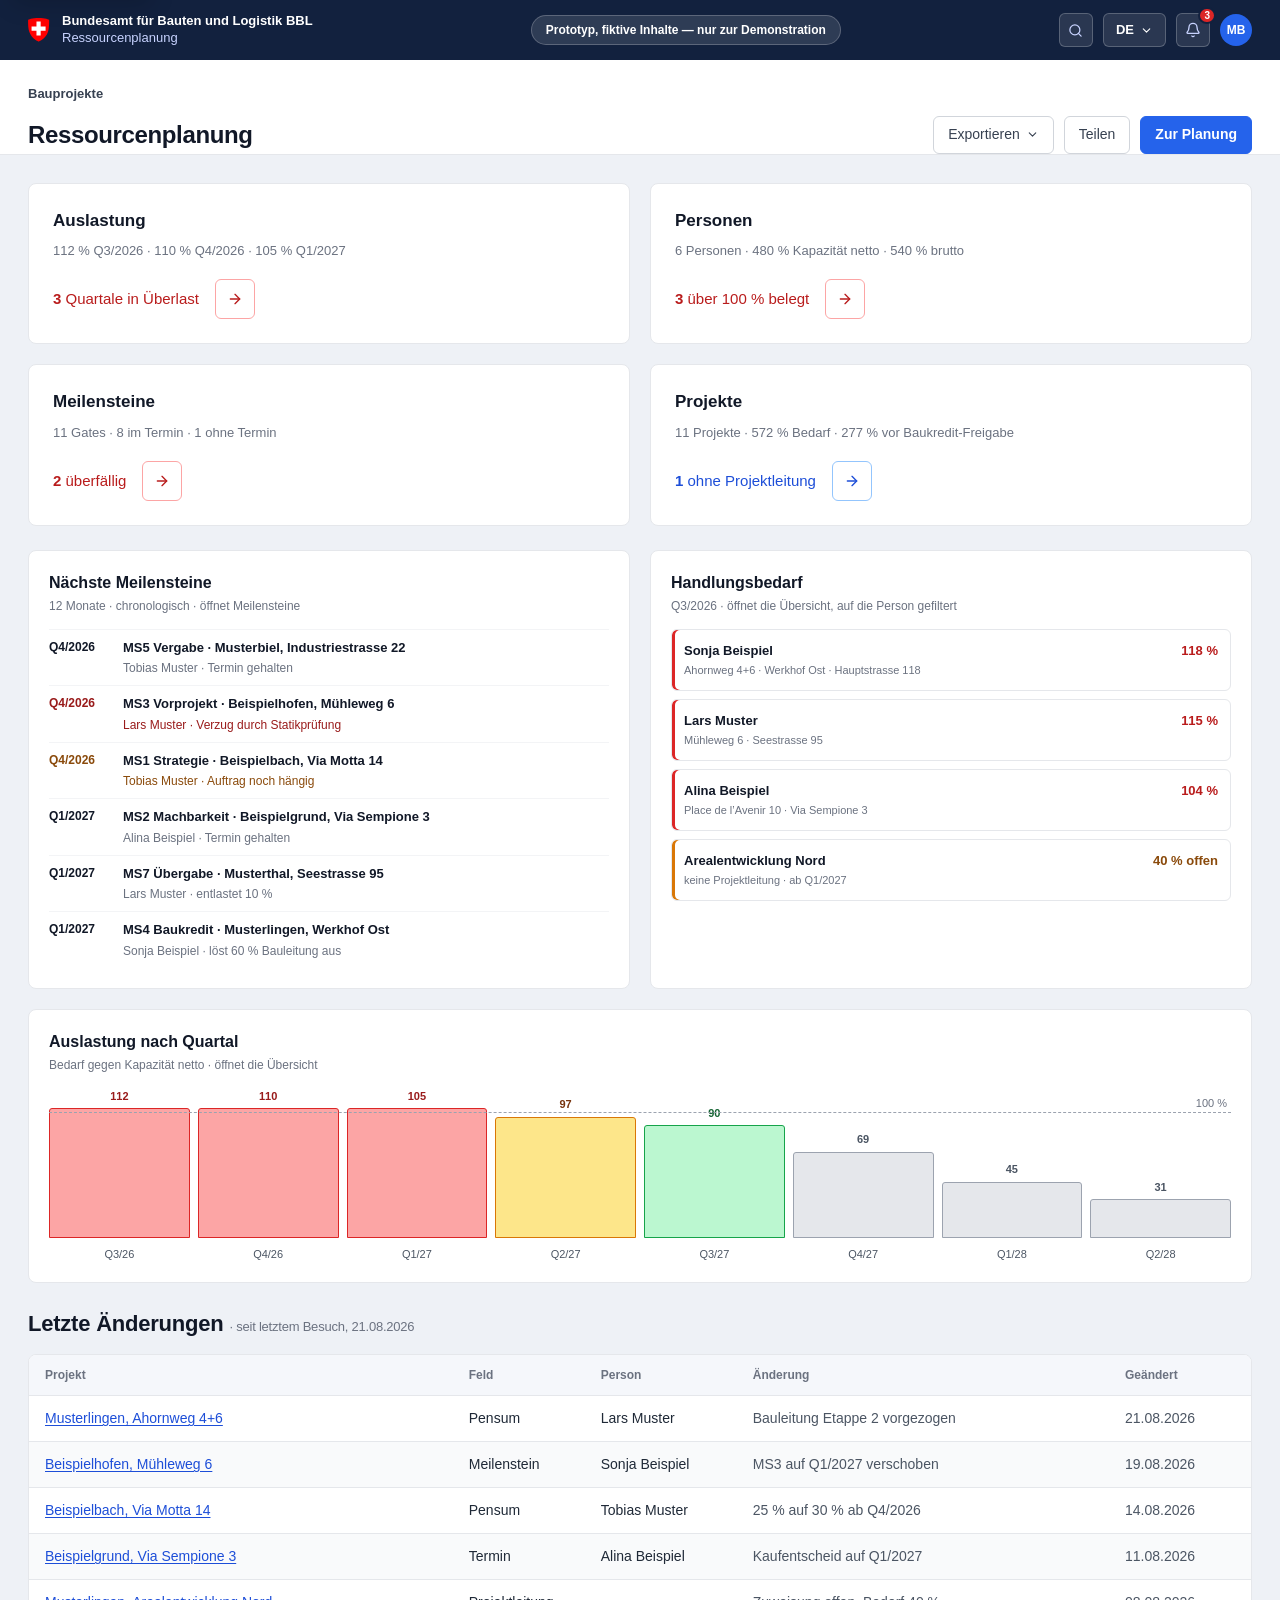
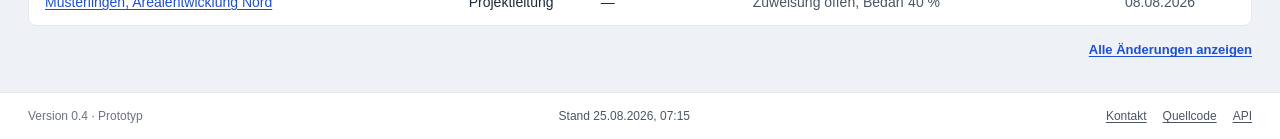
==== index.html @ fcbd1268 "Update" ====
<!doctype html>
<html lang="de">
<head>
<meta charset="utf-8">
<meta name="viewport" content="width=device-width, initial-scale=1">
<title>Ressourcenplanung — BBL</title>
<meta name="description" content="Prototyp der Ressourcenplanung für das Bundesamt für Bauten und Logistik BBL. Fiktive Inhalte, nur zur Demonstration.">
<link rel="icon" href="assets/swiss-logo-flag.svg" type="image/svg+xml">
<link rel="stylesheet" href="css/tokens.css">
<link rel="stylesheet" href="css/main.css">
</head>
<body>

<a class="skip-link" href="#main">Zum Inhalt springen</a>

<div id="app" class="app">
  <div class="boot" role="status">
    <span class="boot__spinner" aria-hidden="true"></span>
    <span>Ressourcenplanung wird geladen …</span>
  </div>
</div>

<noscript>
  <div class="boot boot--error">
    Diese Anwendung benötigt JavaScript. Der Prototyp lädt seine Daten aus statischen JSON-Dateien.
  </div>
</noscript>

<script type="module" src="js/app.js"></script>
</body>
</html>
---- css/tokens.css ----
/* =============================================================================
   Ressourcenplanung — Design Tokens
   -----------------------------------------------------------------------------
   Derived by frequency analysis from the visual mockup
   docs/wireframes/260825_Portfolio Resource Management/
     Ressourcenplanung Bereichsleitung.dc.html
   Every primitive value below occurs literally in that file.

   Layer 1 = primitives (raw values), Layer 2 = semantic roles (var over them).
   Only ever reference the semantic layer from main.css.
   ============================================================================= */

:root {
  /* ==========================================================================
     1 · PRIMITIVES — neutral grey ramp
     The workhorse ramp: the seven most-used colours in the whole mockup.
     ========================================================================== */
  --grey-50:  #f9fafb;
  --grey-100: #f3f4f6;
  --grey-200: #e5e7eb;
  --grey-300: #d1d5db;
  --grey-400: #9ca3af;
  --grey-500: #6b7280;
  --grey-600: #4b5563;
  --grey-700: #374151;
  --grey-800: #1f2937;
  --grey-900: #111827;
  --white:    #ffffff;

  /* ==========================================================================
     2 · PRIMITIVES — brand navy + accent blue
     ========================================================================== */
  --navy-900: #12213e;

  --blue-50:  #eff6ff;
  --blue-100: #dbeafe;
  --blue-200: #c7d2fe;
  --blue-300: #93c5fd;
  --blue-500: #3b82f6;
  --blue-600: #2563eb;
  --blue-700: #1d4ed8;
  --blue-800: #1e40af;

  /* ==========================================================================
     3 · PRIMITIVES — "steel", a second blue-shifted neutral family
     Carries the app-frame surfaces and the pensum heat ramp.
     Deliberately NOT folded into --grey-*.
     ========================================================================== */
  --steel-25:  #fafbfd;
  --steel-50:  #f5f7fb;
  --steel-75:  #f4f7fc;
  --steel-100: #f0f4fa;
  --steel-125: #eef1f6;
  --steel-150: #edf1f7;
  --steel-200: #e7eef8;
  --steel-300: #d6e3f3;
  --steel-350: #d0d5dd;
  --steel-400: #c4d0e0;
  --steel-450: #c2d5ec;
  --steel-500: #9cb8de;

  /* ==========================================================================
     4 · PRIMITIVES — status hues
     ========================================================================== */
  --red-50:   #fef2f2;
  --red-100:  #fee2e2;
  --red-200:  #fecaca;
  --red-300:  #fca5a5;
  --red-600:  #dc2626;
  --red-700:  #b91c1c;
  --red-800:  #991b1b;

  --amber-50:  #fffbeb;
  --amber-100: #fef3c7;
  --amber-200: #fde68a;
  --amber-600: #d97706;
  --amber-750: #8a4a0b;
  --amber-900: #78350f;

  --green-50:  #f0fdf4;
  --green-100: #dcfce7;
  --green-200: #bbf7d0;
  --green-400: #4ade80;
  --green-600: #16a34a;
  --green-700: #15803d;
  --green-800: #166534;

  --violet-100: #ede9fe;
  --violet-600: #7c3aed;
  --violet-800: #5b21b6;

  --cyan-100: #cffafe;
  --cyan-600: #0891b2;
  --cyan-800: #155e75;

  /* ==========================================================================
     5 · PRIMITIVES — alpha overlays
     ========================================================================== */
  --alpha-white-10: rgba(255, 255, 255, 0.10);
  --alpha-white-12: rgba(255, 255, 255, 0.12);
  --alpha-white-22: rgba(255, 255, 255, 0.22);
  --alpha-white-25: rgba(255, 255, 255, 0.25);
  --alpha-ink-28:   rgba(17, 24, 39, 0.28);

  /* ==========================================================================
     6 · SEMANTIC — text roles
     ========================================================================== */
  --color-text-strong:        var(--grey-900);
  --color-text:               var(--grey-700);
  --color-text-body:          var(--grey-800);
  --color-text-secondary:     var(--grey-600);
  --color-text-muted:         var(--grey-500);
  --color-text-subtle:        var(--grey-400);
  --color-text-inverse:       var(--white);
  --color-text-on-brand:      var(--white);
  --color-text-on-brand-mute: var(--blue-200);
  --color-text-link:          var(--blue-700);
  --color-text-link-hover:    var(--navy-900);

  /* ==========================================================================
     7 · SEMANTIC — borders
     ========================================================================== */
  --color-border-subtle:   var(--grey-100);   /* inner grid column hairlines */
  --color-border:          var(--grey-200);   /* default card / row divider  */
  --color-border-strong:   var(--grey-300);   /* inputs, buttons             */
  --color-border-emphasis: var(--grey-400);   /* 1.5px marker rings          */
  --color-border-contrast: var(--grey-900);   /* open / active menu button   */
  --color-border-panel:    var(--steel-350);  /* app-frame outline           */
  --color-border-accent:   var(--blue-600);   /* focused search field        */

  /* ==========================================================================
     8 · SEMANTIC — surfaces
     ========================================================================== */
  --color-page-bg:          var(--steel-125);
  --color-surface:          var(--white);
  --color-surface-alt:      var(--grey-50);
  --color-surface-sunken:   var(--grey-100);
  --color-surface-hover:    var(--steel-100);
  --color-surface-selected: var(--blue-50);
  --color-surface-frame:    var(--steel-50);   /* app frame + table header   */
  --color-surface-group:    var(--steel-25);   /* group rows, no-value cell  */
  --color-scrim:            var(--alpha-ink-28);

  /* ==========================================================================
     9 · SEMANTIC — brand shell + accent
     Note: "on" states in this design are dark neutral, not blue.
     ========================================================================== */
  --color-brand:                       var(--navy-900);
  --color-brand-fg:                    var(--white);
  --color-brand-fg-muted:              var(--blue-200);
  --color-brand-control-bg:            var(--alpha-white-10);
  --color-brand-control-bg-strong:     var(--alpha-white-12);
  --color-brand-control-border:        var(--alpha-white-22);
  --color-brand-control-border-strong: var(--alpha-white-25);

  --color-accent:        var(--blue-600);
  --color-accent-fg:     var(--white);
  --color-accent-hover:  var(--blue-700);
  --color-accent-subtle: var(--blue-50);

  --color-toggle-on:      var(--grey-900);
  --color-toggle-on-fg:   var(--white);
  --color-toggle-off:     var(--grey-300);
  --color-toggle-knob:    var(--white);
  --color-toggle-edit-on: var(--green-400);   /* the "Bearbeiten" switch only */

  /* ==========================================================================
     10 · SEMANTIC — status pairs
     Capacity logic: > 100 % danger · >= 95 % warn · >= 80 % ok · else neutral
     ========================================================================== */
  --color-danger-bg:            var(--red-100);
  --color-danger-fg:            var(--red-800);
  --color-danger-fg-strong:     var(--red-700);
  --color-danger-border:        var(--red-300);
  --color-danger-solid:         var(--red-600);
  --color-danger-bg-subtle:     var(--red-50);
  --color-danger-border-subtle: var(--red-200);

  --color-warn-bg:        var(--amber-100);
  --color-warn-fg:        var(--amber-900);
  --color-warn-fg-alt:    var(--amber-750);
  --color-warn-border:    var(--amber-200);
  --color-warn-solid:     var(--amber-600);
  --color-warn-bg-subtle: var(--amber-50);    /* "ohne Projektleitung" row   */

  --color-ok-bg:        var(--green-100);
  --color-ok-fg:        var(--green-800);
  --color-ok-fg-alt:    var(--green-700);
  --color-ok-border:    var(--green-200);
  --color-ok-solid:     var(--green-600);
  --color-ok-bg-subtle: var(--green-50);

  --color-info-bg:     var(--blue-100);
  --color-info-fg:     var(--blue-800);
  --color-info-border: var(--blue-300);
  --color-info-solid:  var(--blue-600);

  --color-neutral-bg:     var(--grey-100);
  --color-neutral-fg:     var(--grey-600);
  --color-neutral-bg-alt: var(--grey-200);
  --color-neutral-border: var(--grey-300);
  --color-neutral-solid:  var(--grey-400);

  --color-na-bg: var(--steel-25);
  --color-na-fg: var(--grey-400);

  /* ==========================================================================
     11 · SIA 112 phase families — bg / fg / dot
     1 Strategische Planung · 2 Vorstudien · 3 Projektierung
     4 Ausschreibung · 5 Realisierung · 6 Bewirtschaftung
     ========================================================================== */
  --phase-1-bg: var(--grey-100);   --phase-1-fg: var(--grey-700);   --phase-1-dot: var(--grey-400);
  --phase-2-bg: var(--blue-100);   --phase-2-fg: var(--blue-800);   --phase-2-dot: var(--blue-500);
  --phase-3-bg: var(--green-100);  --phase-3-fg: var(--green-800);  --phase-3-dot: var(--green-600);
  --phase-4-bg: var(--amber-100);  --phase-4-fg: var(--amber-900);  --phase-4-dot: var(--amber-600);
  --phase-5-bg: var(--violet-100); --phase-5-fg: var(--violet-800); --phase-5-dot: var(--violet-600);
  --phase-6-bg: var(--cyan-100);   --phase-6-fg: var(--cyan-800);   --phase-6-dot: var(--cyan-600);

  /* ==========================================================================
     12 · Pensum heat ramp — blue only encodes the SIZE of a pensum
     0 % · 1–39 % · 40–79 % · 80–119 % · >= 120 %, plus no-value and negative
     ========================================================================== */
  --heat-0-bg:    var(--white);      --heat-0-fg:    var(--grey-400);
  --heat-1-bg:    var(--steel-75);   --heat-1-fg:    var(--grey-800);
  --heat-2-bg:    var(--steel-200);  --heat-2-fg:    var(--grey-800);
  --heat-3-bg:    var(--steel-300);  --heat-3-fg:    var(--grey-900);
  --heat-4-bg:    var(--steel-450);  --heat-4-fg:    var(--grey-900);
  --heat-null-bg: var(--steel-25);   --heat-null-fg: var(--grey-400);
  --heat-neg-bg:  var(--red-100);    --heat-neg-fg:  var(--red-800);

  --spark-bar:       var(--steel-500);
  --spark-bar-empty: var(--grey-200);

  /* Hatched fills: a delayed bar, and a bar with no project lead */
  --pattern-delay:   repeating-linear-gradient(135deg, #fca5a5 0 5px, #fef2f2 5px 10px);
  --pattern-no-lead: repeating-linear-gradient(135deg, #fde68a 0 5px, #fffbeb 5px 10px);

  /* ==========================================================================
     13 · Typography
     ========================================================================== */
  --font-sans: -apple-system, BlinkMacSystemFont, "Segoe UI", Roboto,
               "Helvetica Neue", Arial, sans-serif;
  --font-mono: "SFMono-Regular", Consolas, "Liberation Mono", monospace;

  --text-2xl:  24px;   /* page title                       */
  --text-xl:   22px;   /* KPI value, section heading       */
  --text-lg:   18px;   /* stepper glyph, strong numeric    */
  --text-card: 17px;   /* card heading                     */
  --text-sub:  16px;   /* sub-section heading              */
  --text-tab:  15px;   /* tab labels, list item titles     */
  --text-btn:  14px;   /* button labels                    */
  --text-base: 13px;   /* DEFAULT body / table cell        */
  --text-sm:   12px;   /* secondary text, table header     */
  --text-xs:   11px;   /* badges, captions                 */
  --text-2xs:  10px;   /* notification count, tiny tag     */

  --font-regular:  400;
  --font-medium:   500;
  --font-semibold: 600;
  --font-bold:     700;

  --leading-tight:   1.2;
  --leading-snug:    1.3;
  --leading-compact: 1.4;
  --leading-normal:  1.5;
  --leading-relaxed: 1.55;

  --tracking-h1: -0.02em;
  --tracking-h2: -0.015em;
  --tracking-h3: -0.01em;

  /* ==========================================================================
     14 · Spacing
     ========================================================================== */
  --space-1:  2px;
  --space-2:  4px;
  --space-3:  6px;
  --space-4:  8px;
  --space-5:  10px;   /* the default gap */
  --space-6:  12px;
  --space-7:  14px;
  --space-8:  16px;
  --space-9:  18px;
  --space-10: 20px;
  --space-11: 24px;
  --space-12: 28px;
  --space-13: 32px;

  /* ==========================================================================
     15 · Radii
     ========================================================================== */
  --radius-xs:   1px;
  --radius-sm:   3px;
  --radius-md:   4px;
  --radius-menu: 5px;
  --radius:      6px;    /* DEFAULT — buttons, inputs, badges */
  --radius-lg:   8px;    /* cards, popovers                   */
  --radius-xl:   10px;
  --radius-2xl:  12px;   /* app frame                         */
  --radius-pill: 9999px;

  /* ==========================================================================
     16 · Borders, elevation, focus
     ========================================================================== */
  --border-hairline: 1px;
  --border-control:  1.5px;
  --border-emphasis: 2px;
  --border-accent:   3px;

  --shadow-menu:  0 20px 25px -5px rgba(0, 0, 0, 0.18);
  --shadow-menu-lg: 0 20px 25px -5px rgba(0, 0, 0, 0.18),
                    0 8px 10px -6px rgba(0, 0, 0, 0.1);
  --shadow-card:  0 8px 24px rgba(0, 0, 0, 0.14);
  --shadow-modal: 0 24px 48px rgba(0, 0, 0, 0.18);

  --rail-danger: inset 3px 0 0 var(--red-600);
  --rail-warn:   inset 3px 0 0 var(--amber-600);
  --rail-accent: inset 3px 0 0 var(--blue-600);

  --focus-ring:        3px solid var(--blue-500);
  --focus-ring-offset: 2px;
  --ring-cell-edit:    inset 0 0 0 2px var(--blue-600);

  /* ==========================================================================
     17 · Layout metrics
     ========================================================================== */
  --layout-width:    1440px;   /* the design width          */
  --shell-pad-x:     28px;
  --header-height:   60px;
  --tabbar-height:   40px;

  /* Pensum grid */
  --grid-quarter:      72px;    /* one quarter column        */
  --grid-quarter-wide: 128px;   /* gantt / calendar column   */
  --grid-col-ampel:    36px;
  --grid-col-id:       100px;
  --grid-col-phase:    128px;
  --grid-col-lead:     132px;
  --grid-col-budget:   112px;
  --grid-col-target:   76px;
  --grid-col-trend:    130px;
  --grid-pane-left:    360px;   /* gantt project column      */

  /* Rows and controls */
  --row-height:         38px;
  --row-height-compact: 32px;
  --row-height-header:  34px;
  --row-height-sum:     34px;
  --row-height-list:    48px;
  --bar-height:         26px;

  --control-height-sm: 26px;
  --control-height-md: 30px;
  --control-height:    32px;
  --control-height-lg: 34px;
  --control-height-xl: 36px;
  --control-height-2xl: 38px;
  --control-height-3xl: 40px;

  --switch-width:  34px;
  --switch-height: 19px;
  --switch-knob:   15px;
  --avatar-size:   32px;
  --dot-size:      10px;

  /* ==========================================================================
     18 · Stacking order
     ========================================================================== */
  --z-base:    1;
  --z-raised:  2;
  --z-sticky:  5;
  --z-label:   6;
  --z-editing: 20;
  --z-popover: 70;
  --z-scrim:   79;
  --z-modal:   80;
  --z-toast:   90;
}
---- css/main.css ----
/* =============================================================================
   Ressourcenplanung — application styles
   Consumes the semantic layer of tokens.css only. No primitive values here
   except where a value is genuinely one-off geometry.
   ============================================================================= */

/* ==========================================================================
   1 · Base
   ========================================================================== */

*, *::before, *::after { box-sizing: border-box; }

html { -webkit-text-size-adjust: 100%; }

body {
  margin: 0;
  background: var(--color-page-bg);
  color: var(--color-text-body);
  font-family: var(--font-sans);
  font-size: var(--text-base);
  line-height: var(--leading-normal);
  -webkit-font-smoothing: antialiased;
}

h1, h2, h3, p, dl, dd, figure { margin: 0; }
ul, ol { margin: 0; padding: 0; list-style: none; }

a { color: var(--color-text-link); text-decoration: underline; text-underline-offset: 2px; }
a:hover { color: var(--color-text-link-hover); }

button, input, select, textarea { font: inherit; color: inherit; }

:focus-visible { outline: var(--focus-ring); outline-offset: var(--focus-ring-offset); border-radius: 2px; }

.sr-only {
  position: absolute; width: 1px; height: 1px; padding: 0; margin: -1px;
  overflow: hidden; clip-path: inset(50%); white-space: nowrap;
}

.skip-link {
  position: absolute; left: var(--space-4); top: -3rem; z-index: var(--z-toast);
  padding: var(--space-4) var(--space-6); border-radius: var(--radius);
  background: var(--color-surface); color: var(--color-text-strong);
  box-shadow: var(--shadow-menu); text-decoration: none; font-weight: var(--font-semibold);
  transition: top .15s ease;
}
.skip-link:focus { top: var(--space-4); }

.icon-sprite { position: absolute; width: 0; height: 0; overflow: hidden; }
.icon { flex: 0 0 auto; fill: none; stroke: currentColor; stroke-linecap: round; stroke-linejoin: round; }

/* Numbers are tabular everywhere — a system rule, not an option. */
.kpi__value, .pcell, .capband__value, .barlist__value, .colchart__val,
.log__date, .chg__date, .msrow__date, .entry__metric, .minigrid__v,
.prow__year, .attention__value { font-variant-numeric: var(--numeric-tabular, tabular-nums); }

/* ==========================================================================
   2 · Boot / error states
   ========================================================================== */

.boot {
  display: flex; align-items: center; gap: var(--space-5);
  max-width: 640px; margin: 15vh auto; padding: var(--space-11);
  border: var(--border-hairline) solid var(--color-border);
  border-radius: var(--radius-lg); background: var(--color-surface);
  color: var(--color-text-muted);
}
.boot--error { display: block; color: var(--color-text); }
.boot--error strong { color: var(--color-danger-fg); }
.boot--error p { margin-top: var(--space-4); }
.boot__hint { font-size: var(--text-sm); color: var(--color-text-muted); }
.boot__hint code {
  font-family: var(--font-mono); font-size: .92em;
  background: var(--color-surface-sunken); padding: 1px 5px; border-radius: var(--radius-sm);
}
.boot__spinner {
  width: 16px; height: 16px; border-radius: var(--radius-pill);
  border: 2px solid var(--color-border-strong); border-top-color: var(--color-accent);
  animation: spin .7s linear infinite;
}
@keyframes spin { to { transform: rotate(360deg); } }

/* ==========================================================================
   3 · Shell — navy header, content band, footer
   ========================================================================== */

.shell-header { background: var(--color-brand); color: var(--color-brand-fg); }

.shell-header__inner {
  display: flex; align-items: center; justify-content: space-between; gap: var(--space-10);
  height: var(--header-height);
  max-width: var(--layout-width); margin: 0 auto; padding: 0 var(--shell-pad-x);
}

.brand {
  display: flex; align-items: center; gap: var(--space-6);
  color: inherit; text-decoration: none; flex: 0 0 auto;
}
.brand:hover { color: inherit; }
.brand__text {
  display: block; font-size: var(--text-base); font-weight: var(--font-semibold);
  line-height: var(--leading-snug);
}
.brand__sub {
  display: block; font-weight: var(--font-regular); color: var(--color-brand-fg-muted);
}

.proto-pill {
  flex: 0 1 auto; padding: 5px var(--space-7);
  border: var(--border-hairline) solid var(--color-brand-control-border);
  border-radius: var(--radius-pill);
  background: var(--color-brand-control-bg-strong);
  font-size: var(--text-sm); font-weight: var(--font-semibold);
  white-space: nowrap; overflow: hidden; text-overflow: ellipsis;
}

.shell-header__actions { display: flex; align-items: center; gap: var(--space-5); flex: 0 0 auto; }

.hdr-btn {
  display: inline-flex; align-items: center; gap: var(--space-3);
  height: var(--control-height-lg); padding: 0 var(--space-6);
  border: var(--border-hairline) solid var(--color-brand-control-border);
  border-radius: var(--radius);
  background: var(--color-brand-control-bg); color: var(--color-brand-fg);
  font-size: var(--text-base); font-weight: var(--font-semibold);
  cursor: pointer;
}
.hdr-btn:hover { background: var(--color-brand-control-bg-strong); }
.hdr-btn--icon { width: var(--control-height-lg); padding: 0; justify-content: center; color: var(--color-brand-fg-muted); }
.hdr-btn--icon:hover { color: var(--color-brand-fg); }

.hdr-notify { position: relative; flex: 0 0 auto; }
.hdr-notify__badge {
  position: absolute; top: -6px; right: -6px;
  display: inline-flex; align-items: center; justify-content: center;
  min-width: 17px; height: 17px; padding: 0 4px;
  border: var(--border-emphasis) solid var(--color-brand);
  border-radius: var(--radius-pill);
  background: var(--color-danger-solid); color: #fff;
  font-size: var(--text-2xs); font-weight: var(--font-bold); font-variant-numeric: tabular-nums;
}

.avatar {
  display: inline-flex; align-items: center; justify-content: center;
  width: var(--avatar-size); height: var(--avatar-size); flex: 0 0 auto;
  border-radius: var(--radius-pill);
  background: var(--color-accent); color: var(--color-accent-fg);
  font-size: var(--text-sm); font-weight: var(--font-semibold);
}

/* Expandable search — an icon that becomes a field in place. */
.xsearch {
  display: inline-flex; align-items: center; flex: 0 0 auto;
  height: var(--control-height-lg); border-radius: var(--radius);
  border: var(--border-hairline) solid var(--color-border-strong);
  background: var(--color-surface); color: var(--color-text-secondary);
  cursor: pointer; overflow: hidden;
}
.xsearch:not(.is-open) { width: var(--control-height-lg); justify-content: center; padding: 0; position: relative; }
.xsearch:not(.is-open):hover { background: var(--color-surface-hover); }
.xsearch.is-open {
  width: 250px; padding-inline: var(--space-4); gap: var(--space-3); cursor: text;
  border-color: var(--color-border-accent);
  animation: xsearch-open .16s ease-out;
}
@keyframes xsearch-open { from { width: var(--control-height-lg); } }

.xsearch input {
  flex: 1; min-width: 0; border: 0; background: none; outline: none;
  font-size: var(--text-btn); color: var(--color-text-strong);
}
.xsearch input::-webkit-search-cancel-button { display: none; }
.xsearch__icon { display: inline-flex; flex: 0 0 auto; color: var(--color-text-muted); }
.xsearch__close {
  display: inline-flex; flex: 0 0 auto; border: 0; padding: 2px; background: none;
  color: var(--color-text-muted); cursor: pointer; border-radius: var(--radius-sm);
}
.xsearch__close:hover { background: var(--color-surface-sunken); color: var(--color-text-strong); }

/* A dot marks a query that is still active while the field is collapsed. */
.xsearch__dot {
  position: absolute; top: 6px; right: 6px; width: 6px; height: 6px;
  border-radius: var(--radius-pill); background: var(--color-accent);
}

/* On the navy bar the field borrows the header control treatment. */
.xsearch--header {
  border-color: var(--color-brand-control-border);
  background: var(--color-brand-control-bg); color: var(--color-brand-fg-muted);
}
.xsearch--header:not(.is-open):hover { background: var(--color-brand-control-bg-strong); color: var(--color-brand-fg); }
.xsearch--header.is-open { border-color: var(--color-brand-control-border-strong); }
.xsearch--header .xsearch__icon { color: var(--color-brand-fg-muted); }
.xsearch--header input { color: var(--color-brand-fg); }
.xsearch--header input::placeholder { color: var(--color-brand-fg-muted); opacity: .8; }
.xsearch--header .xsearch__close { color: var(--color-brand-fg-muted); }
.xsearch--header .xsearch__close:hover { background: var(--color-brand-control-bg-strong); color: var(--color-brand-fg); }

.wrap { max-width: var(--layout-width); margin: 0 auto; padding-inline: var(--shell-pad-x); }

/* The white band behind breadcrumb, title, KPI strip and tabs. */
.band { background: var(--color-surface); border-bottom: var(--border-hairline) solid var(--color-border); }

.shell-footer {
  margin-top: var(--space-13);
  border-top: var(--border-hairline) solid var(--color-border);
  background: var(--color-surface);
  font-size: var(--text-sm); color: var(--color-text-muted);
}
.shell-footer__inner {
  display: flex; align-items: center; justify-content: space-between;
  gap: var(--space-8); flex-wrap: wrap; padding-block: var(--space-7);
}
.shell-footer__stand { color: var(--color-text-secondary); }
.shell-footer__links { display: flex; align-items: center; gap: var(--space-8); }
.shell-footer__links a { color: var(--color-text-secondary); }

/* ==========================================================================
   4 · Page header, tabs, KPI strip
   ========================================================================== */

.page-header { padding-block: var(--space-11) 0; }

.crumbs {
  display: flex; align-items: center; gap: var(--space-4); flex-wrap: wrap;
  font-size: var(--text-base); color: var(--color-text-muted);
}
.crumbs__current { color: var(--color-text); font-weight: var(--font-semibold); }

.page-header__row {
  display: flex; align-items: center; justify-content: space-between;
  gap: var(--space-11); margin-top: var(--space-6);
}
.page-title {
  font-size: var(--text-2xl); font-weight: var(--font-semibold);
  color: var(--color-text-strong); letter-spacing: var(--tracking-h2);
}
.page-header__actions { display: flex; align-items: center; gap: var(--space-5); flex: 0 0 auto; }

.tabs { display: flex; gap: var(--space-2); margin-top: var(--space-8); }
.tabs__tab {
  height: var(--tabbar-height); padding: 0 var(--space-8);
  border: 0; border-bottom: var(--border-emphasis) solid transparent;
  border-radius: var(--radius) var(--radius) 0 0;
  background: transparent; color: var(--color-text-secondary);
  font-size: var(--text-tab); font-weight: var(--font-medium); cursor: pointer;
}
.tabs__tab:hover { background: var(--color-surface-hover); }
.tabs__tab.is-active {
  color: var(--color-text-strong); font-weight: var(--font-semibold);
  border-bottom-color: var(--color-text-strong);
}

.kpi-strip {
  display: grid; grid-template-columns: repeat(4, minmax(0, 1fr)); gap: var(--space-6);
  margin-top: var(--space-8);
}
.kpi {
  padding: var(--space-10);
  border: var(--border-hairline) solid var(--color-border);
  border-radius: var(--radius-lg); background: var(--color-surface);
}
.kpi__label { font-size: var(--text-base); font-weight: var(--font-medium); color: var(--color-text-secondary); }
.kpi__value {
  margin-top: var(--space-3); font-size: var(--text-xl);
  font-weight: var(--font-semibold); color: var(--color-text-strong);
}
.kpi__note { margin-top: var(--space-1); font-size: var(--text-sm); color: var(--color-text-muted); }
.kpi.is-alert .kpi__value { color: var(--color-danger-fg); }
.kpi.is-alert .kpi__note { color: var(--color-danger-fg); font-weight: var(--font-semibold); }

/* ==========================================================================
   5 · Buttons, switches, chips, dropdowns
   ========================================================================== */

.btn {
  display: inline-flex; align-items: center; gap: var(--space-3);
  height: var(--control-height-2xl); padding: 0 var(--space-7);
  border: var(--border-hairline) solid var(--color-border-strong);
  border-radius: var(--radius);
  background: var(--color-surface); color: var(--color-text);
  font-size: var(--text-btn); font-weight: var(--font-medium);
  cursor: pointer; white-space: nowrap;
}
.btn:hover { background: var(--color-surface-hover); }
.btn.is-open { border-color: var(--color-border-contrast); }
.btn.is-focus { border-color: var(--color-border-accent); }
.btn__hint { color: var(--color-text-muted); font-size: var(--text-sm); font-weight: var(--font-regular); }

.btn--primary {
  background: var(--color-accent); border-color: var(--color-accent);
  color: var(--color-accent-fg); font-weight: var(--font-semibold);
}
.btn--primary:hover { background: var(--color-accent-hover); border-color: var(--color-accent-hover); }
.btn--primary:disabled { opacity: .45; cursor: not-allowed; }

.btn--icon { padding: 0 var(--space-5); color: var(--color-text-secondary); }
.btn--square { width: var(--control-height); height: var(--control-height); padding: 0; justify-content: center; }
.toolbar .btn, .timebar .btn { height: var(--control-height-lg); }
.timebar .btn--square { width: var(--control-height); height: var(--control-height); }

.btn--toggle.is-on {
  background: var(--color-toggle-on); border-color: var(--color-toggle-on);
  color: var(--color-toggle-on-fg);
}
.btn--danger-toggle { font-weight: var(--font-semibold); }
.btn--danger-toggle.is-on {
  background: var(--color-danger-bg); border-color: var(--color-danger-border);
  color: var(--color-danger-fg);
}

.iconbtn {
  display: inline-flex; align-items: center; justify-content: center;
  width: 28px; height: 28px; padding: 0;
  border: var(--border-hairline) solid transparent; border-radius: var(--radius);
  background: transparent; color: var(--color-text-secondary); cursor: pointer;
}
.iconbtn:hover, .iconbtn.is-open {
  background: var(--color-surface-sunken); border-color: var(--color-border-strong);
}

.linkbtn {
  border: 0; padding: 0; background: none;
  color: var(--color-text-link); font-size: var(--text-base); font-weight: var(--font-semibold);
  text-decoration: underline; text-underline-offset: 2px; cursor: pointer;
  display: inline-flex; align-items: center; gap: 4px;
}
.linkbtn:hover { color: var(--color-text-link-hover); }
.linkbtn--danger { color: var(--color-danger-solid); }
.linkbtn--danger:hover { color: var(--color-danger-fg); }

.switch {
  position: relative; flex: 0 0 auto;
  width: var(--switch-width); height: var(--switch-height);
  border-radius: var(--radius-pill); background: var(--color-toggle-off);
  transition: background .12s ease;
}
.switch__knob {
  position: absolute; top: 2px; left: 2px;
  width: var(--switch-knob); height: var(--switch-knob);
  border-radius: var(--radius-pill); background: var(--color-toggle-knob);
  transition: left .12s ease;
}
.switch.is-on { background: var(--color-toggle-on); }
.switch.is-on .switch__knob { left: 17px; }
.switch--edit.is-on { background: var(--color-toggle-edit-on); }

.badge-count {
  display: inline-flex; align-items: center; justify-content: center;
  min-width: 18px; height: 18px; padding: 0 5px;
  border-radius: var(--radius-pill);
  background: var(--color-text-strong); color: #fff;
  font-size: var(--text-xs); font-weight: var(--font-semibold);
}
.count-pill {
  display: inline-flex; align-items: center; justify-content: center;
  min-width: 22px; height: 22px; padding: 0 var(--space-4);
  border-radius: var(--radius-pill);
  background: var(--color-neutral-bg-alt); color: var(--color-text);
  font-size: var(--text-sm); font-weight: var(--font-semibold);
}

.chip {
  display: inline-flex; align-items: center; gap: var(--space-3);
  height: var(--control-height-sm); padding: 0 var(--space-4) 0 var(--space-5);
  border-radius: var(--radius-pill);
  background: var(--color-surface-sunken); color: var(--color-text);
  font-size: var(--text-base); font-weight: var(--font-semibold);
}
.chip__x {
  display: inline-flex; border: 0; padding: 0; background: none;
  color: var(--color-text-muted); cursor: pointer;
}
.chip__x:hover { color: var(--color-danger-solid); }

.segmented { display: inline-flex; border: var(--border-hairline) solid var(--color-border-strong); border-radius: var(--radius); overflow: hidden; }
.segmented button {
  height: var(--control-height); padding: 0 var(--space-7);
  border: 0; border-left: var(--border-hairline) solid var(--color-border-strong);
  background: var(--color-surface); color: var(--color-text);
  font-size: var(--text-btn); cursor: pointer;
}
.segmented button:first-child { border-left: 0; }
.segmented button:hover { background: var(--color-surface-hover); }
.segmented button.is-on {
  background: var(--color-toggle-on); color: var(--color-toggle-on-fg); font-weight: var(--font-semibold);
}

/* Dropdowns ---------------------------------------------------------------- */

.dd { position: relative; }
.dd__panel {
  position: absolute; top: calc(100% + var(--space-3)); z-index: var(--z-popover);
  padding: var(--space-4);
  border: var(--border-hairline) solid var(--color-border-strong);
  border-radius: var(--radius-lg);
  background: var(--color-surface); box-shadow: var(--shadow-menu-lg);
  display: flex; flex-direction: column; gap: 1px;
  max-height: 70vh; overflow-y: auto;
}
.dd__panel--left { left: 0; }
.dd__panel--right { right: 0; }

.dd__item {
  display: flex; align-items: center; gap: var(--space-5);
  width: 100%; min-height: var(--control-height); padding: var(--space-3) var(--space-5);
  border: 0; border-radius: var(--radius-menu);
  background: transparent; color: var(--color-text);
  font-size: var(--text-base); text-align: left; cursor: pointer;
}
.dd__item > span:first-child { flex: 1; min-width: 0; }
.dd__item:hover { background: var(--color-surface-hover); }
.dd__item.is-checked {
  background: var(--color-surface-selected); color: var(--color-text-strong);
  font-weight: var(--font-semibold);
}
.dd__item[aria-disabled="true"], .dd__item:disabled {
  color: var(--color-text-subtle); cursor: default; background: transparent;
}
.dd__label { flex: 1; min-width: 0; }
.dd__meta { flex: 0 0 auto; color: var(--color-text-muted); font-size: var(--text-sm); font-weight: var(--font-regular); }
.dd__check { flex: 0 0 auto; display: inline-flex; color: var(--color-accent); }

.dd__tickbox {
  flex: 0 0 auto; width: 16px; height: 16px;
  border: var(--border-control) solid var(--color-border-emphasis);
  border-radius: var(--radius-sm); background: var(--color-surface);
}
.dd__item.is-checked .dd__tickbox {
  background: var(--color-accent); border-color: var(--color-accent);
  background-image: url("data:image/svg+xml,%3Csvg xmlns='http://www.w3.org/2000/svg' viewBox='0 0 24 24' fill='none' stroke='%23fff' stroke-width='3.5' stroke-linecap='round' stroke-linejoin='round'%3E%3Cpath d='M20 6 9 17l-5-5'/%3E%3C/svg%3E");
  background-size: 12px; background-position: center; background-repeat: no-repeat;
}

.dd__grouplabel {
  padding: var(--space-2) var(--space-5) var(--space-3);
  font-size: var(--text-sm); font-weight: var(--font-semibold); color: var(--color-text-muted);
}
.dd__bulk {
  display: flex; align-items: center; gap: var(--space-4);
  padding: 0 var(--space-5) var(--space-4); color: var(--color-border-strong);
}
.dd__bulk button {
  border: 0; padding: 0; background: none;
  color: var(--color-text-link); font-size: var(--text-sm); font-weight: var(--font-semibold); cursor: pointer;
}
.dd__divider { height: 1px; margin: var(--space-3) 0; background: var(--color-border); }
.dd__note {
  margin-top: var(--space-3); padding: var(--space-4) var(--space-5) var(--space-2);
  border-top: var(--border-hairline) solid var(--color-border);
  font-size: var(--text-xs); line-height: var(--leading-relaxed); color: var(--color-text-muted);
}
.dd__segmented { padding: 0 var(--space-5) var(--space-5); }
.dd__segmented .segmented { width: 100%; }
.dd__segmented .segmented button { flex: 1; }

/* ==========================================================================
   6 · Toolbar / filter bar / time controls
   ========================================================================== */

.content { display: flex; flex-direction: column; gap: var(--space-11); padding: var(--space-12) 0 0; }
.content--landing { gap: var(--space-11); }

.toolbar {
  display: flex; align-items: center; gap: var(--space-4); flex-wrap: wrap;
  padding: var(--space-7) var(--space-9);
  border: var(--border-hairline) solid var(--color-border);
  border-radius: var(--radius-lg); background: var(--color-surface);
}
.toolbar__sep { width: 1px; height: var(--space-11); background: var(--color-border); }
.toolbar__spacer { flex: 1; }

.filterbar {
  display: flex; align-items: center; gap: var(--space-5); flex-wrap: wrap;
  margin-top: calc(-1 * var(--space-6));
  font-size: var(--text-base); color: var(--color-text-muted);
}
.filterbar__label { flex: 0 0 auto; }
.filterbar__none { color: var(--color-text-subtle); }
.filterbar__count { font-size: var(--text-sm); color: var(--color-text-muted); }

.timebar {
  display: flex; align-items: center; justify-content: space-between;
  gap: var(--space-8); flex-wrap: wrap;
}
.timebar__group { display: flex; align-items: center; gap: var(--space-4); }
.timebar__nav { display: flex; align-items: center; gap: var(--space-4); }

/* ==========================================================================
   7 · Landing page
   ========================================================================== */

.entry-grid { display: grid; grid-template-columns: repeat(4, minmax(0, 1fr)); gap: var(--space-10); }

.entry {
  display: flex; flex-direction: column; gap: var(--space-9); text-align: left;
  padding: var(--space-11);
  border: var(--border-hairline) solid var(--color-border);
  border-radius: var(--radius-lg); background: var(--color-surface);
  cursor: pointer;
}
.entry:hover { border-color: var(--color-border-strong); box-shadow: var(--shadow-card); }
.entry__head { display: block; }
.entry__title { display: block; font-size: var(--text-card); font-weight: var(--font-semibold); color: var(--color-text-strong); }
.entry__sub {
  display: block; margin-top: var(--space-4);
  font-size: var(--text-base); line-height: var(--leading-relaxed); color: var(--color-text-muted);
}
.entry__foot {
  display: flex; align-items: center; justify-content: space-between;
  gap: var(--space-8); margin-top: auto;
}
.entry__metric { font-size: var(--text-tab); }
.entry__metric strong { font-weight: var(--font-bold); }
.entry__arrow {
  display: inline-flex; align-items: center; justify-content: center; flex: 0 0 auto;
  width: 40px; height: 40px;
  border: var(--border-hairline) solid currentColor; border-radius: var(--radius);
}
.entry--danger .entry__metric, .entry--danger .entry__arrow { color: var(--color-danger-fg-strong); }
.entry--danger .entry__arrow { border-color: var(--color-danger-border); }
.entry--info .entry__metric, .entry--info .entry__arrow { color: var(--color-text-link); }
.entry--info .entry__arrow { border-color: var(--color-info-border); }

.card-grid { display: grid; grid-template-columns: repeat(12, minmax(0, 1fr)); gap: var(--space-10); }

.card {
  display: flex; flex-direction: column; gap: var(--space-7);
  padding: var(--space-10);
  border: var(--border-hairline) solid var(--color-border);
  border-radius: var(--radius-lg); background: var(--color-surface);
}
.card--span4 { grid-column: span 4; }
.card__head { display: block; }
.card__title { font-size: var(--text-sub); font-weight: var(--font-semibold); color: var(--color-text-strong); }
.card__sub { margin-top: var(--space-1); font-size: var(--text-sm); color: var(--color-text-muted); }

.mslist__row { border-top: var(--border-hairline) solid var(--color-border-subtle); }
.mslist__btn {
  display: grid; grid-template-columns: 64px 1fr; gap: var(--space-5); width: 100%;
  padding: var(--space-4) 0; border: 0; background: none; text-align: left; cursor: pointer;
}
.mslist__btn:hover { background: var(--color-surface-hover); }
.mslist__q { font-size: var(--text-sm); font-weight: var(--font-semibold); color: var(--color-text-strong); }
.mslist__title { display: block; font-size: var(--text-base); font-weight: var(--font-semibold); color: var(--color-text-strong); }
.mslist__meta { display: block; margin-top: var(--space-1); font-size: var(--text-sm); color: var(--color-text-muted); }
.mslist__row.is-late .mslist__q, .mslist__row.is-late .mslist__meta { color: var(--color-danger-fg); }
.mslist__row.is-pending .mslist__q, .mslist__row.is-pending .mslist__meta { color: var(--color-warn-fg-alt); }

.attention { display: flex; flex-direction: column; gap: var(--space-4); }
.attention__row {
  display: flex; align-items: flex-start; justify-content: space-between; gap: var(--space-6);
  width: 100%; padding: 11px var(--space-6); text-align: left;
  border: var(--border-hairline) solid var(--color-border); border-radius: var(--radius);
  background: var(--color-surface); cursor: pointer;
}
.attention__row.is-danger { box-shadow: var(--rail-danger); }
.attention__row.is-warn { box-shadow: var(--rail-warn); }
.attention__row:hover { background: var(--color-surface-hover); }
.attention__main { min-width: 0; }
.attention__name { display: block; font-size: var(--text-base); font-weight: var(--font-semibold); color: var(--color-text-strong); }
.attention__ctx { display: block; margin-top: var(--space-1); font-size: var(--text-xs); color: var(--color-text-muted); }
.attention__value { flex: 0 0 auto; font-size: var(--text-base); font-weight: var(--font-semibold); }
.attention__row.is-danger .attention__value { color: var(--color-danger-fg-strong); }
.attention__row.is-warn .attention__value { color: var(--color-warn-fg-alt); }

.changes { display: flex; flex-direction: column; gap: var(--space-7); }
.changes__title {
  font-size: var(--text-xl); font-weight: var(--font-semibold);
  color: var(--color-text-strong); letter-spacing: var(--tracking-h3);
}
.changes__title span { font-size: var(--text-base); font-weight: var(--font-regular); color: var(--color-text-muted); }
.changes__more { display: flex; justify-content: flex-end; }

.table-card {
  border: var(--border-hairline) solid var(--color-border);
  border-radius: var(--radius-lg); background: var(--color-surface); overflow: hidden;
}

.chg {
  display: grid;
  grid-template-columns: minmax(240px, 1.6fr) 120px 140px minmax(220px, 1.4fr) 110px;
  align-items: center; gap: var(--space-6);
  min-height: 46px; padding: var(--space-4) var(--space-8);
  border-top: var(--border-hairline) solid var(--color-border);
  font-size: var(--text-btn);
}
.chg--head {
  min-height: 40px; border-top: 0; background: var(--color-surface-frame);
  font-size: var(--text-sm); font-weight: var(--font-semibold); color: var(--color-text-muted);
}
.chg.is-zebra { background: var(--color-surface-alt); }
.chg__change { color: var(--color-text-secondary); }
.chg__date { color: var(--color-text-secondary); }
.chg__project { min-width: 0; }
.chg__project .linkbtn { font-size: var(--text-btn); font-weight: var(--font-regular); }

/* ==========================================================================
   8 · Pensum grid
   ========================================================================== */

.grid-card {
  border: var(--border-hairline) solid var(--color-border);
  border-radius: var(--radius-lg); background: var(--color-surface); overflow: hidden;
}

.pgrid { overflow-x: auto; }
.pgrid > * { min-width: max-content; }

.prow {
  display: grid; align-items: center;
  min-height: var(--row-height);
  border-bottom: var(--border-hairline) solid var(--color-border-subtle);
  background: var(--color-surface);
  font-size: var(--text-base);
}
.prow:hover:not(.prow--years):not(.prow--head):not(.prow--sum):not(.prow--foot):not(.prow--load) {
  background: var(--color-surface-hover);
}
.prow.is-unassigned { background: var(--color-warn-bg-subtle); }

.prow--years {
  min-height: var(--row-height-header);
  background: var(--color-surface-frame);
  border-bottom: var(--border-hairline) solid var(--color-border);
  font-size: var(--text-sm); font-weight: var(--font-semibold); color: var(--color-text-secondary);
}
.prow__yearlabel {
  display: flex; align-items: center; justify-content: space-between;
  gap: var(--space-6); padding: 0 var(--space-6);
}
.prow__unit { font-weight: var(--font-medium); color: var(--color-text-muted); }
.prow__year {
  text-align: center; color: var(--color-text-strong);
  border-left: var(--border-hairline) solid var(--color-border);
}

.prow--head {
  min-height: 30px; background: var(--color-surface);
  border-bottom: var(--border-hairline) solid var(--color-border-strong);
  font-size: var(--text-sm); font-weight: var(--font-semibold); color: var(--color-text-secondary);
}
.prow--head .pcell--text { padding-left: var(--space-6); }
.prow--head .pcell--num { text-align: right; padding-right: var(--space-5); }
.prow--head .is-today {
  background: var(--color-surface-sunken); color: var(--color-text-strong);
  font-weight: var(--font-bold); box-shadow: inset 0 2px 0 var(--color-danger-solid);
}

.prow--group { background: var(--color-surface-group); }
.prow__grouphead {
  display: flex; align-items: center; gap: var(--space-5);
  padding: 0 var(--space-6); height: 100%;
  border: 0; background: none; text-align: left; cursor: pointer;
}
.prow__groupname { font-size: var(--text-base); font-weight: var(--font-semibold); color: var(--color-text-strong); }
.prow__groupcount {
  display: inline-flex; align-items: center; justify-content: center;
  min-width: 20px; height: 18px; padding: 0 var(--space-3);
  border-radius: var(--radius-pill); background: var(--color-neutral-bg-alt);
  color: var(--color-text); font-size: var(--text-xs); font-weight: var(--font-semibold);
}

.caret { display: inline-flex; color: var(--color-text-secondary); transition: transform .12s ease; }
.caret.is-collapsed { transform: rotate(-90deg); }

/* Cells -------------------------------------------------------------------- */

.pcell { display: flex; align-items: center; min-width: 0; font-size: var(--text-base); }
.pcell--text, .pcell--title, .pcell--lead, .pcell--phase {
  padding-right: var(--space-4);
  white-space: nowrap; overflow: hidden; text-overflow: ellipsis; display: block;
  line-height: var(--row-height);
}
.pcell--id { padding-left: var(--space-6); color: var(--color-text-muted); font-size: var(--text-sm); }
.pcell--title { padding-right: var(--space-4); }
.prow__title {
  display: block; width: 100%; border: 0; padding: 0; background: none; text-align: left;
  color: var(--color-text-strong); font-size: var(--text-base); font-weight: var(--font-semibold);
  white-space: nowrap; overflow: hidden; text-overflow: ellipsis; cursor: pointer;
}
.prow__title:hover { color: var(--color-text-link); text-decoration: underline; text-underline-offset: 2px; }
.pcell--phase { color: var(--color-text-secondary); }
.pcell--lead { color: var(--color-text); }
.pcell--lead.is-none { color: var(--color-warn-fg-alt); }
.pcell--credit, .pcell--target {
  justify-content: flex-end; padding-right: var(--space-5);
  color: var(--color-text-secondary);
}
.pcell--target.is-over { color: var(--color-danger-fg-strong); font-weight: var(--font-semibold); }
.pcell--ampel { justify-content: center; }

.pcell--val {
  justify-content: flex-end; gap: 3px;
  height: var(--row-height); padding: 0 var(--space-5) 0 0;
  border: 0; border-left: var(--border-hairline) solid var(--color-border-subtle);
  border-right: var(--border-hairline) solid var(--color-border-subtle);
  font-weight: var(--font-medium); cursor: default;
}
.pcell--val.is-yearstart, .pcell--sum.is-yearstart, .pcell--foot.is-yearstart,
.pcell--load.is-yearstart, .prow--head .is-yearstart {
  border-left: var(--border-hairline) solid var(--color-border);
}
.pcell--val:hover { filter: brightness(.95); }
.pcell--val.is-warn { color: var(--color-danger-fg-strong); font-weight: var(--font-bold); }
.pcell--val.is-editing { box-shadow: var(--ring-cell-edit); position: relative; z-index: var(--z-raised); }
.pcell--val.is-edited { box-shadow: inset 0 -3px 0 var(--color-accent); }
.pcell__warn { display: inline-flex; color: var(--color-danger-solid); }

/* Editing is opt-in: only then does a cell present itself as clickable. */
.pgrid .pcell--val:not([data-locked]) { cursor: pointer; }

.heat-null { background: var(--heat-null-bg); color: var(--heat-null-fg); }
.heat-neg  { background: var(--heat-neg-bg);  color: var(--heat-neg-fg); }
.heat-0    { background: var(--heat-0-bg);    color: var(--heat-0-fg); }
.heat-1    { background: var(--heat-1-bg);    color: var(--heat-1-fg); }
.heat-2    { background: var(--heat-2-bg);    color: var(--heat-2-fg); }
.heat-3    { background: var(--heat-3-bg);    color: var(--heat-3-fg); }
.heat-4    { background: var(--heat-4-bg);    color: var(--heat-4-fg); }

.pcell--trend { display: flex; align-items: flex-end; gap: 2px; height: 20px; padding: 0 var(--space-5); border-left: var(--border-hairline) solid var(--color-border); }
.spark { flex: 1; min-height: 2px; border-radius: 1px; background: var(--spark-bar); }
.spark[style*="height:0%"], .spark.is-empty { background: var(--spark-bar-empty); height: 2px; }

.ampel {
  display: inline-block; width: var(--dot-size); height: var(--dot-size);
  border-radius: var(--radius-pill); border: var(--border-control) solid;
}
.ampel--ok    { background: var(--ampel-ok-bg, var(--green-200));    border-color: var(--ampel-ok-border, var(--green-600)); }
.ampel--tight { background: var(--ampel-tight-bg, var(--amber-200)); border-color: var(--ampel-tight-border, var(--amber-600)); }
.ampel--over  {
  background: var(--ampel-over-bg, var(--red-300)); border-color: var(--ampel-over-border, var(--red-600));
  border-radius: var(--radius-xs); transform: rotate(45deg);
}
.ampel--none  { background: var(--color-neutral-bg); border-color: var(--color-neutral-solid); }

.phase-dot {
  display: inline-block; width: 8px; height: 8px; margin-right: var(--space-3);
  border-radius: var(--radius-pill); vertical-align: baseline;
}
.phase-1 { --phase-bg: var(--phase-1-bg); --phase-fg: var(--phase-1-fg); background: var(--phase-1-dot); }
.phase-2 { --phase-bg: var(--phase-2-bg); --phase-fg: var(--phase-2-fg); background: var(--phase-2-dot); }
.phase-3 { --phase-bg: var(--phase-3-bg); --phase-fg: var(--phase-3-fg); background: var(--phase-3-dot); }
.phase-4 { --phase-bg: var(--phase-4-bg); --phase-fg: var(--phase-4-fg); background: var(--phase-4-dot); }
.phase-5 { --phase-bg: var(--phase-5-bg); --phase-fg: var(--phase-5-fg); background: var(--phase-5-dot); }
.phase-6 { --phase-bg: var(--phase-6-bg); --phase-fg: var(--phase-6-fg); background: var(--phase-6-dot); }

/* Footer rows -------------------------------------------------------------- */

.pnote {
  display: flex; align-items: center; justify-content: center;
  min-height: var(--row-height-header); padding: 0 var(--space-6);
  border-top: var(--border-hairline) solid var(--color-border-subtle);
  font-size: var(--text-sm); color: var(--color-text-muted); text-align: center;
}

.prow--sum, .prow--foot, .prow--load { background: var(--color-surface-frame); }
.prow--sum {
  min-height: var(--row-height-sum);
  border-top: var(--border-hairline) solid var(--color-border-strong);
  font-size: var(--text-base); font-weight: var(--font-semibold); color: var(--color-text-strong);
}
.prow--foot { min-height: 30px; font-size: var(--text-sm); color: var(--color-text-secondary); }
.prow__sumlabel, .prow__footlabel {
  display: flex; align-items: center; gap: var(--space-5); padding-left: var(--space-6);
}
.prow__sumlabel .linkbtn { font-size: var(--text-sm); }
.pcell--sum, .pcell--foot { justify-content: flex-end; padding-right: var(--space-5); }

.prow--load {
  min-height: 42px; border-top: var(--border-hairline) solid var(--color-border);
  font-size: var(--text-base); font-weight: var(--font-bold);
}
.pcell--load {
  flex-direction: column; align-items: flex-end; justify-content: center;
  gap: 1px; padding-right: var(--space-5);
  background: var(--color-neutral-bg); color: var(--color-neutral-fg);
}
.pcell--load.is-danger  { background: var(--color-danger-bg); color: var(--color-danger-fg); }
.pcell--load.is-warn    { background: var(--color-warn-bg);   color: var(--color-warn-fg); }
.pcell--load.is-ok      { background: var(--color-ok-bg);     color: var(--color-ok-fg); }
.pcell--load.is-neutral { background: var(--color-neutral-bg); color: var(--color-neutral-fg); }
.pcell__status { font-size: var(--text-xs); font-weight: var(--font-semibold); }

.grid-legend {
  padding: var(--space-5) var(--space-6);
  border-top: var(--border-hairline) solid var(--color-border);
  font-size: var(--text-sm); line-height: var(--leading-relaxed); color: var(--color-text-muted);
}

/* ==========================================================================
   9 · Edit popover
   ========================================================================== */

.pop {
  position: fixed; z-index: var(--z-modal); width: 308px;
  padding: var(--space-7);
  border: var(--border-hairline) solid var(--color-border-emphasis);
  border-radius: var(--radius-xl);
  background: var(--color-surface); box-shadow: var(--shadow-modal);
}
.pop__kicker { font-size: var(--text-sm); font-weight: var(--font-semibold); color: var(--color-text-muted); }
.pop__who { margin-top: var(--space-2); font-size: var(--text-btn); font-weight: var(--font-semibold); color: var(--color-text-strong); }
.pop__what { font-size: var(--text-sm); color: var(--color-text-secondary); line-height: var(--leading-compact); }

.pop__stepper { display: flex; align-items: center; gap: var(--space-4); margin-top: var(--space-6); }
.pop__step {
  display: inline-flex; align-items: center; justify-content: center;
  width: var(--control-height-xl); height: var(--control-height-xl); flex: 0 0 auto;
  border: var(--border-hairline) solid var(--color-border-strong); border-radius: var(--radius);
  background: var(--color-surface); color: var(--color-text-strong); cursor: pointer;
}
.pop__step:hover { background: var(--color-surface-hover); }
.pop__input {
  display: flex; align-items: center; justify-content: center; gap: var(--space-2); flex: 1;
  height: var(--control-height-xl);
  border: var(--border-emphasis) solid var(--color-accent); border-radius: var(--radius);
}
.pop__input input {
  width: 4.5ch; border: 0; background: none; outline: none; text-align: right;
  font-size: var(--text-lg); font-weight: var(--font-bold); color: var(--color-text-strong);
  font-variant-numeric: tabular-nums;
  -moz-appearance: textfield;
}
.pop__input input::-webkit-outer-spin-button,
.pop__input input::-webkit-inner-spin-button { -webkit-appearance: none; margin: 0; }
.pop__unit { font-size: var(--text-btn); font-weight: var(--font-semibold); color: var(--color-text-secondary); }

.pop__warn {
  margin-top: var(--space-5); padding: var(--space-4) var(--space-5);
  border: var(--border-hairline) solid; border-radius: var(--radius);
  font-size: var(--text-sm); line-height: var(--leading-compact); font-weight: var(--font-semibold);
}
.pop__warn.is-over { background: var(--color-danger-bg-subtle); border-color: var(--color-danger-border-subtle); color: var(--color-danger-fg); }
.pop__warn.is-ok   { background: var(--color-ok-bg-subtle);     border-color: var(--color-ok-border);            color: var(--color-ok-fg); }
.pop__warn.is-none { background: var(--color-warn-bg-subtle);   border-color: var(--color-warn-border);          color: var(--color-warn-fg); }

.pop__reason { display: block; margin-top: var(--space-5); }
.pop__reasonlabel { font-size: var(--text-sm); font-weight: var(--font-semibold); color: var(--color-text-secondary); }
.pop__reasonlabel span { font-weight: var(--font-regular); color: var(--color-text-muted); }
.pop__reason textarea {
  display: block; width: 100%; margin-top: var(--space-2); padding: var(--space-3) var(--space-4);
  border: var(--border-hairline) solid var(--color-border-strong); border-radius: var(--radius);
  background: var(--color-surface); font-size: var(--text-sm); line-height: var(--leading-compact);
  resize: vertical;
}
.pop__rebook { margin-top: var(--space-5); }
.pop__rebook .linkbtn { font-size: var(--text-sm); }
.pop__actions { display: flex; gap: var(--space-4); margin-top: var(--space-6); }
.pop__actions .btn { height: var(--control-height-xl); }
.pop__actions .btn--primary { flex: 1; justify-content: center; }

/* ==========================================================================
   10 · Modal
   ========================================================================== */

.scrim {
  position: fixed; inset: 0; z-index: var(--z-scrim);
  display: flex; align-items: flex-start; justify-content: center;
  padding: 6vh var(--space-8);
  background: var(--color-scrim); overflow-y: auto;
}
.modal {
  width: min(760px, 100%);
  border-radius: var(--radius-2xl); background: var(--color-surface);
  box-shadow: var(--shadow-modal); overflow: hidden;
}
.modal__head {
  display: flex; align-items: flex-start; justify-content: space-between; gap: var(--space-8);
  padding: var(--space-11) var(--space-11) var(--space-8);
  border-bottom: var(--border-hairline) solid var(--color-border);
}
.modal__kicker { font-size: var(--text-sm); font-weight: var(--font-semibold); color: var(--color-text-muted); }
.modal__title {
  margin-top: var(--space-2); font-size: var(--text-xl); font-weight: var(--font-semibold);
  color: var(--color-text-strong); letter-spacing: var(--tracking-h3);
}
.modal__close {
  display: inline-flex; align-items: center; justify-content: center; flex: 0 0 auto;
  width: var(--control-height); height: var(--control-height);
  border: var(--border-hairline) solid var(--color-border-strong); border-radius: var(--radius);
  background: var(--color-surface); color: var(--color-text-secondary); cursor: pointer;
}
.modal__close:hover { background: var(--color-surface-hover); }
.modal__lead { padding: var(--space-8) var(--space-11) 0; color: var(--color-text-secondary); }

.modal__meta {
  display: grid; grid-template-columns: repeat(3, minmax(0, 1fr)); gap: var(--space-7);
  padding: var(--space-9) var(--space-11);
  border-bottom: var(--border-hairline) solid var(--color-border);
  background: var(--color-surface-frame);
}
.modal__meta dt { font-size: var(--text-sm); font-weight: var(--font-semibold); color: var(--color-text-muted); }
.modal__meta dd { margin-top: var(--space-1); font-size: var(--text-btn); color: var(--color-text-strong); }
.modal__meta dd.is-none { color: var(--color-warn-fg-alt); }

.modal__section { padding: var(--space-9) var(--space-11); border-bottom: var(--border-hairline) solid var(--color-border); }
.modal__section h3 {
  margin-bottom: var(--space-5);
  font-size: var(--text-base); font-weight: var(--font-semibold); color: var(--color-text-strong);
}
.modal__empty { font-size: var(--text-base); color: var(--color-text-muted); }

.minigrid { display: grid; grid-template-columns: repeat(8, minmax(0, 1fr)); gap: var(--space-2); }
.minigrid__col { display: flex; flex-direction: column; gap: var(--space-2); text-align: center; }
.minigrid__q { font-size: var(--text-xs); font-weight: var(--font-semibold); color: var(--color-text-muted); }
.minigrid__q span { color: var(--color-text-subtle); font-weight: var(--font-regular); }
.minigrid__v {
  display: flex; align-items: center; justify-content: center; height: 34px;
  border: var(--border-hairline) solid var(--color-border);
  border-radius: var(--radius-sm);
  font-size: var(--text-base); font-weight: var(--font-semibold);
}

.modal__ms li {
  display: grid; grid-template-columns: 48px minmax(0, 1fr) 110px 160px;
  align-items: center; gap: var(--space-5);
  padding: var(--space-4) 0; border-top: var(--border-hairline) solid var(--color-border-subtle);
  font-size: var(--text-base);
}
.modal__ms li:first-child { border-top: 0; }
.modal__mscode { font-weight: var(--font-bold); color: var(--color-text-strong); }
.modal__msname { color: var(--color-text); }
.modal__msplan, .modal__msstatus { font-size: var(--text-sm); color: var(--color-text-muted); }
.modal__ms li.is-late .modal__msstatus { color: var(--color-danger-fg); font-weight: var(--font-semibold); }
.modal__ms li.is-pending .modal__msstatus { color: var(--color-warn-fg-alt); font-weight: var(--font-semibold); }

.modal__log li {
  display: grid; grid-template-columns: 100px 120px minmax(0, 1fr) 130px;
  gap: var(--space-5); padding: var(--space-3) 0;
  border-top: var(--border-hairline) solid var(--color-border-subtle);
  font-size: var(--text-sm); color: var(--color-text-secondary);
}
.modal__log li:first-child { border-top: 0; }

.modal__foot {
  display: flex; align-items: center; justify-content: flex-end; gap: var(--space-4);
  padding: var(--space-8) var(--space-11);
  background: var(--color-surface-frame);
}

.rebook {
  display: grid; grid-template-columns: 1fr auto 1fr; align-items: center; gap: var(--space-8);
  padding: var(--space-9) var(--space-11);
}
.rebook__side {
  display: flex; flex-direction: column; gap: var(--space-3);
  padding: var(--space-7);
  border: var(--border-hairline) solid var(--color-border); border-radius: var(--radius-lg);
  background: var(--color-surface-frame);
}
.rebook__label { font-size: var(--text-sm); font-weight: var(--font-semibold); color: var(--color-text-muted); }
.rebook__name { font-size: var(--text-btn); font-weight: var(--font-semibold); color: var(--color-text-strong); }
.rebook__after { font-size: var(--text-base); color: var(--color-text-secondary); font-variant-numeric: tabular-nums; }
.rebook__after.is-over { color: var(--color-danger-fg); font-weight: var(--font-semibold); }
.rebook__arrow { color: var(--color-text-subtle); }
.rebook__select select {
  width: 100%; height: var(--control-height-xl); padding: 0 var(--space-4);
  border: var(--border-hairline) solid var(--color-border-strong); border-radius: var(--radius);
  background: var(--color-surface);
}
.rebook__amount {
  display: flex; align-items: center; gap: var(--space-4);
  padding: 0 var(--space-11) var(--space-9);
  font-size: var(--text-base); color: var(--color-text-secondary);
}
.rebook__amount input {
  width: 90px; height: var(--control-height-xl); padding: 0 var(--space-4);
  border: var(--border-hairline) solid var(--color-border-strong); border-radius: var(--radius);
  text-align: right; font-variant-numeric: tabular-nums;
}
.scrim .pop__warn { margin: 0 var(--space-11) var(--space-9); }

/* ==========================================================================
   11 · Gantt
   ========================================================================== */

.gantt { --gantt-lead: var(--grid-pane-left); display: flex; flex-direction: column; gap: var(--space-13); }
.gantt__group { display: flex; flex-direction: column; gap: var(--space-6); }
.gantt__grouphead { display: flex; align-items: center; gap: var(--space-5); }
.gantt__grouptoggle {
  display: inline-flex; align-items: center; gap: var(--space-5);
  border: 0; padding: 0; background: none; cursor: pointer;
}
.gantt__groupname { font-size: var(--text-tab); font-weight: var(--font-semibold); color: var(--color-text-strong); }

.gantt__card {
  border: var(--border-hairline) solid var(--color-border);
  border-radius: var(--radius-lg); background: var(--color-surface);
  overflow-x: auto;
}

.gantt__axis,
.gantt__row {
  display: grid;
  grid-template-columns: var(--gantt-lead) calc(8 * var(--grid-quarter-wide));
  min-width: max-content;
}
.gantt__axis {
  background: var(--color-surface-frame);
  border-bottom: var(--border-hairline) solid var(--color-border);
}
.gantt__axislabel {
  display: flex; align-items: flex-end; padding: var(--space-4) var(--space-6);
  font-size: var(--text-sm); font-weight: var(--font-semibold); color: var(--color-text-muted);
}
.gantt__years, .gantt__quarters {
  display: grid; grid-template-columns: repeat(8, var(--grid-quarter-wide));
  align-items: center; text-align: center;
  font-size: var(--text-sm); font-weight: var(--font-semibold);
}
.gantt__years { height: 28px; color: var(--color-text-muted); }
.gantt__year { border-left: var(--border-hairline) solid var(--color-border); }
.gantt__quarters { height: 26px; color: var(--color-text-secondary); }
.gantt__quarters .is-yearstart { border-left: var(--border-hairline) solid var(--color-border); }
.gantt__quarters .is-today { background: var(--color-surface-sunken); color: var(--color-text-strong); }

.gantt__body { position: relative; padding-top: 26px; min-width: max-content; }
.gantt__today {
  position: absolute; top: 0; bottom: 0; width: 2px;
  background: var(--color-danger-solid); z-index: var(--z-sticky);
}
.gantt__todaybadge {
  position: absolute; top: 3px; transform: translateX(-50%); z-index: var(--z-label);
  padding: 2px var(--space-3); border-radius: var(--radius-sm);
  background: var(--color-danger-solid); color: #fff;
  font-size: var(--text-2xs); font-weight: var(--font-bold); white-space: nowrap;
}

.gantt__row {
  align-items: center; min-height: 48px;
  border-bottom: var(--border-hairline) solid var(--color-border-subtle);
}
.gantt__row:last-child { border-bottom: 0; }
.gantt__row.is-delayed { box-shadow: var(--rail-danger); }
.gantt__row.is-unassigned { box-shadow: var(--rail-warn); background: var(--color-warn-bg-subtle); }

.gantt__rowlabel { padding: var(--space-3) var(--space-6); min-width: 0; }
.gantt__rowtitle {
  display: block; width: 100%; border: 0; padding: 0; background: none; text-align: left;
  font-size: var(--text-base); font-weight: var(--font-semibold); color: var(--color-text-strong);
  cursor: pointer;
}
.gantt__rowtitle:hover { color: var(--color-text-link); text-decoration: underline; text-underline-offset: 2px; }
.gantt__rowid { display: block; margin-top: var(--space-1); font-size: var(--text-xs); color: var(--color-text-muted); }

.gantt__track {
  display: grid; grid-template-columns: repeat(8, var(--grid-quarter-wide));
  grid-template-rows: 46px; align-items: center;
}
.gantt__gridline { grid-row: 1; border-left: var(--border-hairline) solid var(--color-border-subtle); height: 100%; }
.gantt__gridline.is-yearstart { border-left-color: var(--color-border); }

.gantt__bar {
  grid-row: 1; align-self: center; z-index: var(--z-raised);
  display: flex; align-items: center; justify-content: space-between; gap: var(--space-3);
  height: var(--bar-height); padding: 0 var(--space-4);
  border: var(--border-hairline) solid var(--color-border-panel-strong, var(--steel-400));
  background: var(--phase-bg, var(--steel-150));
  color: var(--color-text-body);
  font-size: var(--text-xs); font-weight: var(--font-semibold);
  border-left: 0; min-width: 0;
}
.gantt__bar.is-first { border-left: var(--border-hairline) solid var(--steel-400); border-radius: var(--radius-md) 0 0 var(--radius-md); }
.gantt__bar.is-last { border-radius: 0 var(--radius-md) var(--radius-md) 0; }
.gantt__bar.is-first.is-last { border-radius: var(--radius-md); }
.gantt__barlabel { white-space: nowrap; overflow: hidden; text-overflow: ellipsis; }

.gantt__bar.is-delay {
  background: var(--pattern-delay); border-color: var(--color-danger-solid);
  color: var(--color-danger-fg);
}
.gantt__bar.is-unassigned {
  background: var(--pattern-no-lead); border-color: var(--color-warn-solid);
  border-left: var(--border-hairline) solid var(--color-warn-solid);
}
.gantt__more { display: inline-flex; color: var(--violet-600); }

.gantt__rail {
  grid-row: 1; align-self: center; z-index: var(--z-base);
  height: 1px; border-top: 2px dashed var(--color-border-strong);
}
.gantt__railcaption {
  grid-row: 1; align-self: center; z-index: var(--z-raised);
  display: flex; align-items: center; justify-content: center;
}
.gantt__railcaption span {
  padding: 0 var(--space-4); background: var(--color-surface);
  font-size: var(--text-xs); color: var(--color-text-muted);
}

.diamond {
  flex: 0 0 auto; width: 11px; height: 11px;
  background: var(--milestone-planned, var(--grey-600)); transform: rotate(45deg);
}
.diamond.is-late { background: var(--color-danger-solid); }
.diamond.is-open { background: var(--color-surface); border: 2px solid var(--color-border-emphasis); }

.capband {
  border: var(--border-hairline) solid var(--color-border);
  border-radius: var(--radius-lg); background: var(--color-surface); overflow-x: auto;
}
.capband__row {
  display: grid; grid-template-columns: var(--gantt-lead, var(--grid-pane-left)) calc(8 * var(--grid-quarter-wide));
  min-height: 56px; align-items: center; min-width: max-content;
  background: var(--color-surface-frame);
}
.capband__label { padding: var(--space-4) var(--space-6); }
.capband__title { font-size: var(--text-base); font-weight: var(--font-bold); color: var(--color-text-strong); }
.capband__sub { margin-top: var(--space-1); font-size: var(--text-xs); color: var(--color-text-secondary); }
.capband__cells { display: grid; grid-template-columns: repeat(8, var(--grid-quarter-wide)); min-height: 56px; }
.capband__cell {
  display: flex; flex-direction: column; align-items: center; justify-content: center; gap: 1px;
  background: var(--color-neutral-bg); color: var(--color-neutral-fg);
}
.capband__cell.is-yearstart { border-left: var(--border-hairline) solid var(--color-border); }
.capband__cell.is-danger  { background: var(--color-danger-bg); color: var(--color-danger-fg); }
.capband__cell.is-warn    { background: var(--color-warn-bg);   color: var(--color-warn-fg); }
.capband__cell.is-ok      { background: var(--color-ok-bg);     color: var(--color-ok-fg); }
.capband__value { font-size: var(--text-btn); font-weight: var(--font-semibold); }
.capband__state { font-size: var(--text-xs); font-weight: var(--font-semibold); }

/* ==========================================================================
   12 · Milestone list
   ========================================================================== */

.mslist-view { display: flex; flex-direction: column; gap: var(--space-11); }
.msgroup { display: flex; flex-direction: column; gap: var(--space-5); }
.msgroup__head { display: flex; align-items: center; gap: var(--space-5); }
.msgroup__toggle {
  display: inline-flex; align-items: center; gap: var(--space-5);
  border: 0; padding: 0; background: none; cursor: pointer;
}
.msgroup__name { font-size: var(--text-tab); font-weight: var(--font-semibold); color: var(--color-text-strong); }

.msrow {
  display: grid;
  grid-template-columns: 190px minmax(220px, 1fr) 108px 150px 88px 88px 170px;
  align-items: center; gap: var(--space-5);
  min-height: var(--row-height-list); padding: var(--space-4) var(--space-8);
  border-top: var(--border-hairline) solid var(--color-border-subtle);
  font-size: var(--text-base);
}
.msrow:first-child { border-top: 0; }
.msrow--head {
  min-height: 36px; background: var(--color-surface-frame);
  font-size: var(--text-sm); font-weight: var(--font-semibold); color: var(--color-text-muted);
}
.msrow.is-late { box-shadow: var(--rail-danger); }
.msrow.is-pending { box-shadow: var(--rail-warn); }

.msrow__ms { display: flex; flex-direction: column; }
.msrow__ms strong { font-weight: var(--font-bold); color: var(--color-text-strong); }
.msrow__ms span { font-size: var(--text-sm); color: var(--color-text-secondary); }
.msrow__project { min-width: 0; display: flex; flex-direction: column; }
.msrow__project .linkbtn { font-weight: var(--font-semibold); justify-content: flex-start; text-align: left; }
.msrow__meta { font-size: var(--text-sm); color: var(--color-text-muted); }
.msrow__phase { display: flex; align-items: center; color: var(--color-text-secondary); }
.msrow__date { color: var(--color-text); }
.msrow__status { display: inline-flex; align-items: center; gap: var(--space-3); font-weight: var(--font-semibold); color: var(--color-ok-fg); }
.msrow.is-late .msrow__status { color: var(--color-danger-fg); }
.msrow.is-pending .msrow__status { color: var(--color-warn-fg-alt); }

/* ==========================================================================
   13 · Calendar
   ========================================================================== */

.cal {
  border: var(--border-hairline) solid var(--color-border);
  border-radius: var(--radius-lg); background: var(--color-surface); overflow: hidden;
}
.cal__years, .cal__months, .cal__body { display: grid; grid-template-columns: repeat(12, minmax(0, 1fr)); }
.cal__years { background: var(--color-surface-frame); border-bottom: var(--border-hairline) solid var(--color-border); }
.cal__year {
  padding: var(--space-3) var(--space-5); text-align: center;
  font-size: var(--text-sm); font-weight: var(--font-semibold); color: var(--color-text-strong);
}
.cal__year.is-boundary { border-left: var(--border-hairline) solid var(--color-border); }

.cal__month {
  padding: var(--space-4) var(--space-5); text-align: center;
  background: var(--color-surface-frame);
  border-left: var(--border-hairline) solid var(--color-border);
  border-bottom: var(--border-hairline) solid var(--color-border-strong);
}
.cal__month:first-child { border-left: 0; }
.cal__month.is-today { background: var(--color-surface-sunken); }
.cal__monthname { display: block; font-size: var(--text-sm); font-weight: var(--font-semibold); color: var(--color-text-strong); }
.cal__monthsub { display: block; margin-top: 1px; font-size: var(--text-xs); color: var(--color-text-muted); }

.cal__body { min-height: 250px; }
.cal__cell {
  display: flex; flex-direction: column; gap: var(--space-4);
  padding: var(--space-5) var(--space-4);
  border-left: var(--border-hairline) solid var(--color-border);
}
.cal__cell:first-child { border-left: 0; }
.cal__cell.is-today { background: var(--color-surface-group); }
.cal__empty { padding-top: var(--space-2); text-align: center; font-size: var(--text-xs); color: var(--color-text-muted); }

.mscard {
  display: flex; flex-direction: column; text-align: left;
  padding: var(--space-3) var(--space-4);
  border: var(--border-hairline) solid var(--color-border);
  border-left: var(--border-accent) solid var(--color-border);
  border-radius: var(--radius); background: var(--color-surface); cursor: pointer;
}
.mscard:hover { background: var(--color-surface-hover); }
.mscard.is-pending { border-left-color: var(--color-warn-solid); }
.mscard.is-late { border-left-color: var(--color-danger-solid); }
.mscard__line { display: flex; align-items: flex-start; gap: var(--space-3); }
.mscard__line .diamond { margin-top: 3px; }
.mscard__line .diamond { width: 8px; height: 8px; }
.mscard__title { font-size: var(--text-xs); font-weight: var(--font-semibold); line-height: 1.35; color: var(--color-text-strong); }
.mscard__project { margin-top: var(--space-1); font-size: var(--text-xs); line-height: 1.35; color: var(--color-text); }
.mscard__date { margin-top: var(--space-1); font-size: var(--text-xs); font-weight: var(--font-semibold); color: var(--color-text-muted); }
.mscard__date.has-suffix { font-size: var(--text-2xs); }
.mscard.is-pending .mscard__date { color: var(--color-warn-fg-alt); }
.mscard.is-late .mscard__date { color: var(--color-danger-fg-strong); }

/* ==========================================================================
   14 · Dashboard
   ========================================================================== */

.bi-grid { display: grid; grid-template-columns: repeat(3, minmax(0, 1fr)); gap: var(--space-10); align-items: start; }
.bi-card {
  display: flex; flex-direction: column; gap: var(--space-7);
  padding: var(--space-10);
  border: var(--border-hairline) solid var(--color-border);
  border-radius: var(--radius-lg); background: var(--color-surface);
}
.bi-card--full { grid-column: 1 / -1; }
.bi-card__head { display: flex; align-items: flex-start; gap: var(--space-6); }
.bi-card__head > div:first-child { flex: 1; min-width: 0; }
.bi-card__title { font-size: var(--text-sub); font-weight: var(--font-semibold); color: var(--color-text-strong); }
.bi-card__sub { margin-top: var(--space-1); font-size: var(--text-sm); color: var(--color-text-muted); }
.bi-card__tools { margin-left: auto; }
.bi-card__section { padding-top: var(--space-8); border-top: var(--border-hairline) solid var(--color-border-subtle); }
.bi-card__subtitle { font-size: var(--text-base); font-weight: var(--font-semibold); color: var(--color-text-strong); }
.bi-card__section .colchart { margin-top: var(--space-6); }

.colchart { display: flex; flex-direction: column; gap: var(--space-4); }
.colchart__plot { position: relative; height: var(--chart-h, 150px); }
.colchart__ref { position: absolute; left: 0; right: 0; border-top: 1px dashed var(--color-neutral-solid); }
.colchart__reflabel {
  position: absolute; right: 0; padding: 0 var(--space-2);
  background: var(--color-surface); font-size: var(--text-xs); color: var(--color-text-muted);
}
.colchart__grid { display: grid; grid-auto-columns: minmax(0, 1fr); grid-auto-flow: column; gap: var(--space-4); height: 100%; align-items: end; }
.colchart__col { display: flex; flex-direction: column; justify-content: flex-end; gap: var(--space-2); height: 100%; }
.colchart__val { font-size: var(--text-xs); font-weight: var(--font-semibold); text-align: center; }
.colchart__bar { border-radius: var(--radius-sm) var(--radius-sm) 0 0; border: 1px solid; }
.colchart__axis { display: grid; grid-auto-columns: minmax(0, 1fr); grid-auto-flow: column; gap: var(--space-4); font-size: var(--text-xs); color: var(--color-text-secondary); text-align: center; }

.colchart__col.is-ueberlast .colchart__val { color: var(--color-danger-fg); }
.colchart__col.is-ueberlast .colchart__bar { background: var(--color-danger-border); border-color: var(--color-danger-solid); }
.colchart__col.is-defizit .colchart__val { color: var(--color-danger-fg); }
.colchart__col.is-defizit .colchart__bar { background: var(--color-danger-bg); border-color: var(--color-danger-solid); }
.colchart__col.is-knapp .colchart__val { color: var(--color-warn-fg); }
.colchart__col.is-knapp .colchart__bar { background: var(--amber-200); border-color: var(--color-warn-solid); }
.colchart__col.is-ok .colchart__val { color: var(--color-ok-fg); }
.colchart__col.is-ok .colchart__bar { background: var(--color-ok-border); border-color: var(--color-ok-solid); }
.colchart__col.is-frei .colchart__val { color: var(--color-text-secondary); }
.colchart__col.is-frei .colchart__bar { background: var(--color-neutral-bg-alt); border-color: var(--color-neutral-solid); }

.barlist { display: flex; flex-direction: column; }
.barlist__row { display: flex; flex-direction: column; gap: var(--space-2); }
.barlist__head { display: flex; align-items: baseline; justify-content: space-between; gap: var(--space-5); font-size: var(--text-base); }
.barlist__label { color: var(--color-text); min-width: 0; }
.barlist__value { flex: 0 0 auto; font-weight: var(--font-semibold); color: var(--color-text-strong); }
.barlist__track { height: 10px; border-radius: var(--radius-sm); background: var(--color-surface-sunken); overflow: hidden; }
.barlist__fill { display: block; height: 100%; background: var(--color-accent); }
.barlist__fill.is-danger { background: var(--color-danger-solid); }
.barlist__note { font-size: var(--text-xs); color: var(--color-text-muted); }
.barlist__note.is-danger { color: var(--color-danger-fg-strong); font-weight: var(--font-semibold); }

/* ==========================================================================
   15 · Change log
   ========================================================================== */

.log {
  display: grid;
  grid-template-columns: 110px 150px minmax(220px, 1.4fr) 140px minmax(200px, 1.2fr) 150px;
  align-items: center; gap: var(--space-6);
  min-height: var(--row-height-list); padding: var(--space-4) var(--space-8);
  border-top: var(--border-hairline) solid var(--color-border-subtle);
  font-size: var(--text-base);
}
.log--head {
  min-height: 40px; border-top: 0; background: var(--color-surface-frame);
  font-size: var(--text-sm); font-weight: var(--font-semibold); color: var(--color-text-muted);
}
.log.is-zebra { background: var(--color-surface-alt); }
.log--empty { display: block; padding: var(--space-11); text-align: center; color: var(--color-text-muted); }
.log__date { color: var(--color-text-secondary); }
.log__project { min-width: 0; }
.log__project .linkbtn { font-weight: var(--font-regular); text-align: left; }
.log__change { color: var(--color-text-secondary); }
.log__value { font-weight: var(--font-semibold); color: var(--color-text-strong); }
.log__foot {
  display: flex; align-items: center; justify-content: space-between; gap: var(--space-8);
  flex-wrap: wrap; padding: var(--space-6) var(--space-8);
  border-top: var(--border-hairline) solid var(--color-border);
  background: var(--color-surface-frame);
  font-size: var(--text-sm); color: var(--color-text-muted);
}
.log__rule { color: var(--color-text-subtle); }

.fieldtag {
  display: inline-flex; align-items: center; height: 22px; padding: 0 var(--space-4);
  border-radius: var(--radius-pill); background: var(--color-surface-sunken);
  font-size: var(--text-sm); font-weight: var(--font-semibold); color: var(--color-text-secondary);
}

/* ==========================================================================
   16 · Empty state, narrow notice, toast
   ========================================================================== */

.narrow-note {
  display: flex; flex-direction: column; gap: var(--space-5);
  padding: var(--space-11);
  border: 1px dashed var(--color-border-strong); border-radius: var(--radius-lg);
  background: var(--color-surface); color: var(--color-text-secondary);
}
.narrow-note__lead { font-size: var(--text-btn); font-weight: var(--font-semibold); color: var(--color-text-strong); }
.narrow-note__actions { display: flex; flex-wrap: wrap; gap: var(--space-4); margin-top: var(--space-2); }

.empty {
  display: flex; flex-direction: column; align-items: center; gap: var(--space-5);
  padding: var(--space-13); text-align: center;
  border: 1px dashed var(--color-border-strong); border-radius: var(--radius-lg);
  background: var(--color-surface); color: var(--color-text-muted);
}


.toast {
  position: fixed; left: 50%; bottom: var(--space-11); transform: translateX(-50%);
  z-index: var(--z-toast); max-width: min(560px, calc(100vw - 32px));
  padding: var(--space-5) var(--space-9);
  border-radius: var(--radius); background: var(--color-text-strong); color: #fff;
  font-size: var(--text-base); box-shadow: var(--shadow-modal);
  animation: toast-in .16s ease-out;
}
@keyframes toast-in { from { opacity: 0; transform: translate(-50%, 8px); } }

/* ==========================================================================
   17 · Responsive
   The mockup is designed at 1440px. Below that the order of degradation is:
   fewer quarters before narrower columns, then optional columns, then scroll.
   ========================================================================== */

@media (max-width: 1380px) {
  .kpi-strip { grid-template-columns: repeat(2, minmax(0, 1fr)); }
  .entry-grid { grid-template-columns: repeat(2, minmax(0, 1fr)); }
  .card--span4 { grid-column: span 6; }
  .card--span4:last-child { grid-column: span 12; }
  .bi-grid { grid-template-columns: repeat(2, minmax(0, 1fr)); }
}

@media (max-width: 1024px) {
  .wrap { padding-inline: var(--space-8); }
  .bi-grid { grid-template-columns: minmax(0, 1fr); }
  .modal__meta { grid-template-columns: repeat(2, minmax(0, 1fr)); }
  .proto-pill { display: none; }
  .msrow { grid-template-columns: 150px minmax(180px, 1fr) 70px 130px 76px 76px 150px; }
}

@media (max-width: 760px) {
  .kpi-strip, .entry-grid { grid-template-columns: minmax(0, 1fr); }
  .card--span4, .card--span4:last-child { grid-column: span 12; }
  .page-header__row { flex-direction: column; align-items: flex-start; gap: var(--space-6); }
  .chg, .log, .msrow { grid-template-columns: minmax(0, 1fr); gap: var(--space-2); }
  .chg--head, .log--head, .msrow--head { display: none; }
  .rebook { grid-template-columns: minmax(0, 1fr); }
  .rebook__arrow { transform: rotate(90deg); justify-self: center; }
}

@media print {
  .shell-header, .tabs, .toolbar, .timebar, .toast { display: none !important; }
  body { background: #fff; }
  .grid-card, .table-card, .card, .bi-card, .cal, .gantt__card, .capband { break-inside: avoid; }
}

@media (prefers-reduced-motion: reduce) {
  *, *::before, *::after { animation-duration: .01ms !important; transition-duration: .01ms !important; }
}
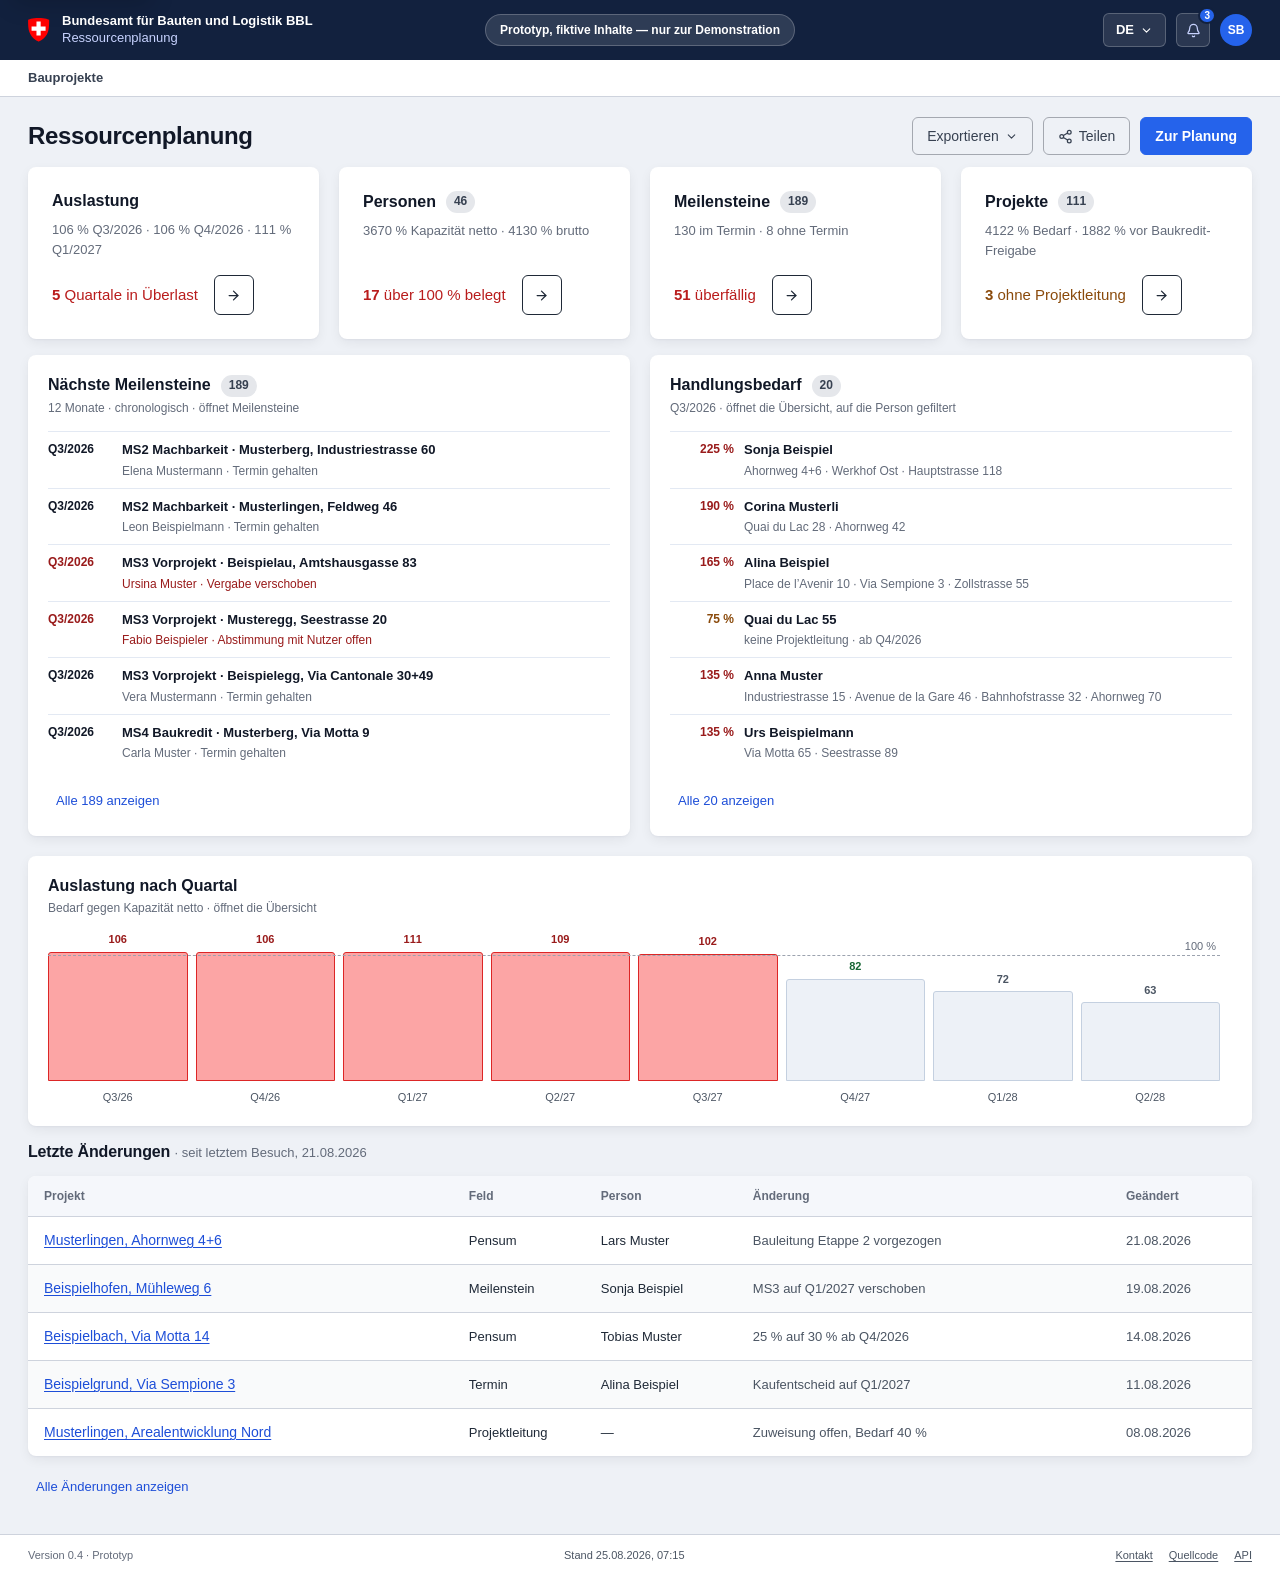
==== commit 5f63ecc9: "Update" ====
--- a/index.html
+++ b/index.html
@@ -5,7 +5,9 @@
 <meta name="viewport" content="width=device-width, initial-scale=1">
 <title>Ressourcenplanung — BBL</title>
 <meta name="description" content="Prototyp der Ressourcenplanung für das Bundesamt für Bauten und Logistik BBL. Fiktive Inhalte, nur zur Demonstration.">
-<link rel="icon" href="assets/swiss-logo-flag.svg" type="image/svg+xml">
+<!-- No tab icon. An empty data URI is the only way to get none: dropping the
+     link entirely makes the browser ask for /favicon.ico and show its default. -->
+<link rel="icon" href="data:,">
 <link rel="stylesheet" href="css/tokens.css">
 <link rel="stylesheet" href="css/main.css">
 </head>
--- a/css/tokens.css
+++ b/css/tokens.css
@@ -17,10 +17,15 @@
      ========================================================================== */
   --grey-50:  #f9fafb;
   --grey-100: #f3f4f6;
+  --line-subtle: #e3e9f3;   /* 1.18:1 — grid hairlines */
+  --line:        #ced3dd;   /* 1.45:1 — dividers and card edges */
+  --line-strong: #a4a8b0;   /* 2.30:1 — outlines that identify a control */
+  --fill-chip:   #d9dee8;   /* 1.30:1 — a chip has to read as an object */
   --grey-200: #e5e7eb;
   --grey-300: #d1d5db;
   --grey-400: #9ca3af;
   --grey-500: #6b7280;
+  --grey-550: #636b7a;   /* the lightest grey that clears AA on white and on the page ground */
   --grey-600: #4b5563;
   --grey-700: #374151;
   --grey-800: #1f2937;
@@ -53,6 +58,7 @@
   --steel-125: #eef1f6;
   --steel-150: #edf1f7;
   --steel-200: #e7eef8;
+  --steel-250: #dbe3f5;
   --steel-300: #d6e3f3;
   --steel-350: #d0d5dd;
   --steel-400: #c4d0e0;
@@ -63,7 +69,7 @@
      4 · PRIMITIVES — status hues
      ========================================================================== */
   --red-50:   #fef2f2;
-  --red-100:  #fee2e2;
+  --red-100:  #f5dada;   /* greyscale 224 — the darkest status fill */
   --red-200:  #fecaca;
   --red-300:  #fca5a5;
   --red-600:  #dc2626;
@@ -71,28 +77,20 @@
   --red-800:  #991b1b;
 
   --amber-50:  #fffbeb;
-  --amber-100: #fef3c7;
+  --amber-100: #f5eac0;  /* greyscale 234 */
   --amber-200: #fde68a;
   --amber-600: #d97706;
   --amber-750: #8a4a0b;
   --amber-900: #78350f;
 
   --green-50:  #f0fdf4;
-  --green-100: #dcfce7;
+  --green-100: #dcfbe7;  /* greyscale 244 */
   --green-200: #bbf7d0;
   --green-400: #4ade80;
   --green-600: #16a34a;
   --green-700: #15803d;
   --green-800: #166534;
 
-  --violet-100: #ede9fe;
-  --violet-600: #7c3aed;
-  --violet-800: #5b21b6;
-
-  --cyan-100: #cffafe;
-  --cyan-600: #0891b2;
-  --cyan-800: #155e75;
-
   /* ==========================================================================
      5 · PRIMITIVES — alpha overlays
      ========================================================================== */
@@ -109,23 +107,20 @@
   --color-text:               var(--grey-700);
   --color-text-body:          var(--grey-800);
   --color-text-secondary:     var(--grey-600);
-  --color-text-muted:         var(--grey-500);
-  --color-text-subtle:        var(--grey-400);
+  --color-text-muted:         var(--grey-550);   /* 5.4:1 on white, 4.7:1 on the page ground */
+  --color-text-subtle:        var(--grey-400);   /* NON-TEXT ONLY — 2.5:1, for disabled glyphs and empty markers */
   --color-text-inverse:       var(--white);
-  --color-text-on-brand:      var(--white);
-  --color-text-on-brand-mute: var(--blue-200);
   --color-text-link:          var(--blue-700);
   --color-text-link-hover:    var(--navy-900);
 
   /* ==========================================================================
      7 · SEMANTIC — borders
      ========================================================================== */
-  --color-border-subtle:   var(--grey-100);   /* inner grid column hairlines */
-  --color-border:          var(--grey-200);   /* default card / row divider  */
-  --color-border-strong:   var(--grey-300);   /* inputs, buttons             */
+  --color-border-subtle:   var(--line-subtle);   /* inner grid column hairlines */
+  --color-border:          var(--line);          /* default card / row divider  */
+  --color-border-strong:   var(--line-strong);   /* inputs, buttons             */
   --color-border-emphasis: var(--grey-400);   /* 1.5px marker rings          */
   --color-border-contrast: var(--grey-900);   /* open / active menu button   */
-  --color-border-panel:    var(--steel-350);  /* app-frame outline           */
   --color-border-accent:   var(--blue-600);   /* focused search field        */
 
   /* ==========================================================================
@@ -138,7 +133,6 @@
   --color-surface-hover:    var(--steel-100);
   --color-surface-selected: var(--blue-50);
   --color-surface-frame:    var(--steel-50);   /* app frame + table header   */
-  --color-surface-group:    var(--steel-25);   /* group rows, no-value cell  */
   --color-scrim:            var(--alpha-ink-28);
 
   /* ==========================================================================
@@ -156,7 +150,6 @@
   --color-accent:        var(--blue-600);
   --color-accent-fg:     var(--white);
   --color-accent-hover:  var(--blue-700);
-  --color-accent-subtle: var(--blue-50);
 
   --color-toggle-on:      var(--grey-900);
   --color-toggle-on-fg:   var(--white);
@@ -185,48 +178,46 @@
 
   --color-ok-bg:        var(--green-100);
   --color-ok-fg:        var(--green-800);
-  --color-ok-fg-alt:    var(--green-700);
   --color-ok-border:    var(--green-200);
   --color-ok-solid:     var(--green-600);
   --color-ok-bg-subtle: var(--green-50);
 
-  --color-info-bg:     var(--blue-100);
-  --color-info-fg:     var(--blue-800);
   --color-info-border: var(--blue-300);
-  --color-info-solid:  var(--blue-600);
-
-  --color-neutral-bg:     var(--grey-100);
+
+  --color-neutral-bg:     var(--grey-50);   /* greyscale 251 — the lightest */
   --color-neutral-fg:     var(--grey-600);
   --color-neutral-bg-alt: var(--grey-200);
-  --color-neutral-border: var(--grey-300);
   --color-neutral-solid:  var(--grey-400);
 
-  --color-na-bg: var(--steel-25);
-  --color-na-fg: var(--grey-400);
-
-  /* ==========================================================================
-     11 · SIA 112 phase families — bg / fg / dot
-     1 Strategische Planung · 2 Vorstudien · 3 Projektierung
-     4 Ausschreibung · 5 Realisierung · 6 Bewirtschaftung
-     ========================================================================== */
-  --phase-1-bg: var(--grey-100);   --phase-1-fg: var(--grey-700);   --phase-1-dot: var(--grey-400);
-  --phase-2-bg: var(--blue-100);   --phase-2-fg: var(--blue-800);   --phase-2-dot: var(--blue-500);
-  --phase-3-bg: var(--green-100);  --phase-3-fg: var(--green-800);  --phase-3-dot: var(--green-600);
-  --phase-4-bg: var(--amber-100);  --phase-4-fg: var(--amber-900);  --phase-4-dot: var(--amber-600);
-  --phase-5-bg: var(--violet-100); --phase-5-fg: var(--violet-800); --phase-5-dot: var(--violet-600);
-  --phase-6-bg: var(--cyan-100);   --phase-6-fg: var(--cyan-800);   --phase-6-dot: var(--cyan-600);
+  /* ==========================================================================
+     11 · Ampel — the project lead's own utilisation
+     Wired to the status ramp so the four states keep its tuned luminances.
+     Shape, not hue, is what separates them: disc / ring / diamond / outline.
+     ========================================================================== */
+  --ampel-ok-bg:        var(--color-ok-bg);
+  --ampel-ok-border:    var(--color-ok-solid);
+  --ampel-tight-bg:     var(--color-surface);
+  --ampel-tight-border: var(--color-warn-solid);
+  --ampel-over-bg:      var(--color-danger-bg);
+  --ampel-over-border:  var(--color-danger-solid);
+
+  /* A planned milestone is structure, not status. */
+  --color-milestone:    var(--grey-600);
 
   /* ==========================================================================
      12 · Pensum heat ramp — blue only encodes the SIZE of a pensum
      0 % · 1–39 % · 40–79 % · 80–119 % · >= 120 %, plus no-value and negative
      ========================================================================== */
-  --heat-0-bg:    var(--white);      --heat-0-fg:    var(--grey-400);
+  --heat-0-bg:    var(--white);      --heat-0-fg:    var(--color-text-muted);
   --heat-1-bg:    var(--steel-75);   --heat-1-fg:    var(--grey-800);
   --heat-2-bg:    var(--steel-200);  --heat-2-fg:    var(--grey-800);
   --heat-3-bg:    var(--steel-300);  --heat-3-fg:    var(--grey-900);
   --heat-4-bg:    var(--steel-450);  --heat-4-fg:    var(--grey-900);
-  --heat-null-bg: var(--steel-25);   --heat-null-fg: var(--grey-400);
+  --heat-null-bg: var(--steel-25);   --heat-null-fg: var(--color-text-muted);
   --heat-neg-bg:  var(--red-100);    --heat-neg-fg:  var(--red-800);
+
+  --color-bar-bg:     var(--steel-150);
+  --color-bar-border: var(--steel-400);
 
   --spark-bar:       var(--steel-500);
   --spark-bar-empty: var(--grey-200);
@@ -245,7 +236,6 @@
   --text-2xl:  24px;   /* page title                       */
   --text-xl:   22px;   /* KPI value, section heading       */
   --text-lg:   18px;   /* stepper glyph, strong numeric    */
-  --text-card: 17px;   /* card heading                     */
   --text-sub:  16px;   /* sub-section heading              */
   --text-tab:  15px;   /* tab labels, list item titles     */
   --text-btn:  14px;   /* button labels                    */
@@ -255,17 +245,19 @@
   --text-2xs:  10px;   /* notification count, tiny tag     */
 
   --font-regular:  400;
-  --font-medium:   500;
+  /*
+   * No --font-medium. Segoe UI — the platform this ships on — has no Medium, so
+   * 500 resolves to Semibold and rendered pixel-identically to 600 across 874
+   * instances. Three weights are declared because three is what renders.
+   */
   --font-semibold: 600;
   --font-bold:     700;
 
-  --leading-tight:   1.2;
   --leading-snug:    1.3;
   --leading-compact: 1.4;
   --leading-normal:  1.5;
   --leading-relaxed: 1.55;
 
-  --tracking-h1: -0.02em;
   --tracking-h2: -0.015em;
   --tracking-h3: -0.01em;
 
@@ -280,7 +272,6 @@
   --space-6:  12px;
   --space-7:  14px;
   --space-8:  16px;
-  --space-9:  18px;
   --space-10: 20px;
   --space-11: 24px;
   --space-12: 28px;
@@ -289,35 +280,66 @@
   /* ==========================================================================
      15 · Radii
      ========================================================================== */
-  --radius-xs:   1px;
-  --radius-sm:   3px;
-  --radius-md:   4px;
-  --radius-menu: 5px;
-  --radius:      6px;    /* DEFAULT — buttons, inputs, badges */
-  --radius-lg:   8px;    /* cards, popovers                   */
-  --radius-xl:   10px;
-  --radius-2xl:  12px;   /* app frame                         */
-  --radius-pill: 9999px;
+  /*
+   * A radius says what kind of thing something is, not how big it is: a mark
+   * inside a control, a control, a surface, or a thing that is round by
+   * nature. Four steps carry that. A fifth would only be a variant of one of
+   * them, and a variant reads as an inconsistency rather than a decision.
+   */
+  --radius-xs:   2px;    /* hairline detail — focus ring, sparkline, Ampel tip */
+  --radius-sm:   3px;    /* a mark inside a control — tickbox, track, bar     */
+  --radius:      6px;    /* controls — buttons, inputs, tabs, menu items      */
+  --radius-lg:   8px;    /* surfaces — cards, panels, popovers, modals        */
+  --radius-pill: 9999px; /* round by nature — avatars, badges, switches       */
 
   /* ==========================================================================
      16 · Borders, elevation, focus
      ========================================================================== */
+  /* ==========================================================================
+     Motion
+     --------------------------------------------------------------------------
+     Two durations carry the whole app: one for a control answering a pointer,
+     one for something entering or leaving the page. A third would be a guess.
+     The reduced-motion block at the end of main.css overrides all of them.
+     ========================================================================== */
+  --dur-fast:  .12s;   /* a control answers: hover, press, toggle, caret     */
+  --dur:       .16s;   /* something enters or leaves: toast, search, banner  */
+  --dur-spin:  .7s;    /* the boot spinner, the only continuous motion       */
+  --ease:      ease;
+  --ease-out:  ease-out;
+  --ease-in:   ease-in;
+
+  /* The WCAG 2.2 minimum for a pointer target. Named because it is a rule the
+     design has to keep, not a measurement someone picked. */
+  --target-min: 24px;
+
   --border-hairline: 1px;
   --border-control:  1.5px;
   --border-emphasis: 2px;
-  --border-accent:   3px;
 
   --shadow-menu:  0 20px 25px -5px rgba(0, 0, 0, 0.18);
   --shadow-menu-lg: 0 20px 25px -5px rgba(0, 0, 0, 0.18),
                     0 8px 10px -6px rgba(0, 0, 0, 0.1);
-  --shadow-card:  0 8px 24px rgba(0, 0, 0, 0.14);
+  /* Content cards sit on the page ground with a soft lift instead of a border. */
+  /* A card that lifts on hover needs somewhere to lift to. */
+  --shadow-raised-hover: 0 2px 4px rgba(16, 24, 40, .06), 0 8px 20px rgba(16, 24, 40, .10);
+  --shadow-raised: 0 1px 2px rgba(16, 24, 40, 0.04), 0 4px 12px rgba(16, 24, 40, 0.06);
+  /*
+   * The edge of a scrolling card. A gradient rather than a box-shadow, because
+   * a shadow with a negative spread stops short of the box it belongs to — the
+   * right-hand one ended 8px inside the card. This lands exactly on the edge,
+   * and the two sides are the same ramp mirrored.
+   */
+  --scroll-edge: rgba(17, 24, 39, 0.055);
+  --scroll-edge-w: 22px;
   --shadow-modal: 0 24px 48px rgba(0, 0, 0, 0.18);
 
   --rail-danger: inset 3px 0 0 var(--red-600);
   --rail-warn:   inset 3px 0 0 var(--amber-600);
-  --rail-accent: inset 3px 0 0 var(--blue-600);
-
-  --focus-ring:        3px solid var(--blue-500);
+
+  /* blue-700, not blue-500: the ring is painted onto the neighbouring heat
+     cell, where 500 measured 2.46:1. 700 clears 3:1 on every ground it meets. */
+  --focus-ring:        3px solid var(--blue-700);
   --focus-ring-offset: 2px;
   --ring-cell-edit:    inset 0 0 0 2px var(--blue-600);
 
@@ -331,36 +353,67 @@
 
   /* Pensum grid */
   --grid-quarter:      72px;    /* one quarter column        */
-  --grid-quarter-wide: 128px;   /* gantt / calendar column   */
-  --grid-col-ampel:    36px;
-  --grid-col-id:       100px;
-  --grid-col-phase:    128px;
-  --grid-col-lead:     132px;
-  --grid-col-budget:   112px;
-  --grid-col-target:   76px;
-  --grid-col-trend:    130px;
+  --grid-col-ampel:     62px;
+  --grid-col-id:        62px;
+  --grid-col-title:     285px;   /* the floor; the column takes the slack */
+  --grid-col-phase:     128px;
+  --grid-col-lead:      132px;
+  --grid-col-portfolio: 110px;
+  --grid-col-priority:  90px;
+  --grid-col-nextms:    150px;
+  --grid-col-credit:    112px;
+  --grid-col-target:    76px;
+  --grid-col-trend:     130px;
+
+  /* The person table has its own five lead columns. */
+  --person-col-name:       150px;
+  --person-col-role:       130px;
+  --person-col-employment: 70px;
+  --person-col-projects:   60px;
+  --person-col-peak:       76px;
   --grid-pane-left:    360px;   /* gantt project column      */
 
   /* Rows and controls */
   --row-height:         38px;
-  --row-height-compact: 32px;
-  --row-height-header:  34px;
   --row-height-sum:     34px;
   --row-height-list:    48px;
   --bar-height:         26px;
 
   --control-height-sm: 26px;
-  --control-height-md: 30px;
   --control-height:    32px;
   --control-height-lg: 34px;
   --control-height-xl: 36px;
   --control-height-2xl: 38px;
-  --control-height-3xl: 40px;
 
   --switch-width:  34px;
   --switch-height: 19px;
   --switch-knob:   15px;
   --avatar-size:   32px;
+  /* ==========================================================================
+     Paper
+     --------------------------------------------------------------------------
+     The printed sheet is its own design at absolute sizes, because a page is a
+     fixed physical thing and does not scale with the viewport. Naming the
+     scale keeps it reviewable next to the screen one.
+     ========================================================================== */
+  --sheet-text:    10px;     /* column heads, footnotes, continuation note   */
+  --sheet-meta:    10.5px;   /* document metadata line                       */
+  --sheet-lead:    11px;     /* sender block and subtitle                    */
+  --sheet-title:   16px;     /* the document title                           */
+  --color-paper:   var(--white);
+
+  /* The HTTP method badges of the embedded Swagger UI. They are not part of the
+     app palette — they are the widget's own colours, darkened until the white
+     text on them clears AA. Named so the contrast decision stays reviewable. */
+  --method-get:    #1b6ca8;   /* 4.87:1 on white text */
+  --method-post:   #1f7a4d;   /* 4.62:1 */
+  --method-patch:  #14707c;   /* 4.55:1 */
+  --method-put:    #9a5b12;   /* 4.63:1 */
+  --method-delete: #a12b2b;   /* 6.83:1 */
+  --method-neutral: var(--grey-600);
+  --method-auth:   #1f6f43;   /* the authorise button, on white */
+  --shadow-sheet:  0 8px 24px rgba(0, 0, 0, 0.14);
+
   --dot-size:      10px;
 
   /* ==========================================================================
@@ -370,7 +423,10 @@
   --z-raised:  2;
   --z-sticky:  5;
   --z-label:   6;
-  --z-editing: 20;
+  /* Drawn over the plan: the today marker and the frozen pane's shadow. */
+  --z-overlay: 7;
+  /* The frozen pane itself, above everything that scrolls underneath it. */
+  --z-frozen:  8;
   --z-popover: 70;
   --z-scrim:   79;
   --z-modal:   80;
--- a/css/main.css
+++ b/css/main.css
@@ -13,7 +13,8 @@
 html { -webkit-text-size-adjust: 100%; }
 
 body {
-  margin: 0;
+  margin: 0; min-height: 100vh; min-height: 100dvh;
+  display: flex; flex-direction: column;
   background: var(--color-page-bg);
   color: var(--color-text-body);
   font-family: var(--font-sans);
@@ -22,6 +23,12 @@
   -webkit-font-smoothing: antialiased;
 }
 
+/*
+ * Headings inherit size and weight. Left to the UA, .pgrouphead — which sets
+ * font-weight but never font-size — fell through to h2's 1.5em and rendered at
+ * an off-scale 19.5px.
+ */
+h1, h2, h3, h4, h5, h6 { font-size: inherit; font-weight: inherit; }
 h1, h2, h3, p, dl, dd, figure { margin: 0; }
 ul, ol { margin: 0; padding: 0; list-style: none; }
 
@@ -30,7 +37,16 @@
 
 button, input, select, textarea { font: inherit; color: inherit; }
 
-:focus-visible { outline: var(--focus-ring); outline-offset: var(--focus-ring-offset); border-radius: 2px; }
+:focus-visible { outline: var(--focus-ring); outline-offset: var(--focus-ring-offset); border-radius: var(--radius-xs); }
+/*
+ * These sit inside something with overflow:hidden, which ate the whole 5px ring
+ * box — .prow__title lost it entirely. Drawn inside, it survives the clip.
+ */
+.prow__title:focus-visible,
+.sorthead:focus-visible,
+.pcell--val:focus-visible,
+.segmented button:focus-visible,
+.pgrouphead__toggle:focus-visible { outline-offset: -3px; }
 
 .sr-only {
   position: absolute; width: 1px; height: 1px; padding: 0; margin: -1px;
@@ -42,7 +58,7 @@
   padding: var(--space-4) var(--space-6); border-radius: var(--radius);
   background: var(--color-surface); color: var(--color-text-strong);
   box-shadow: var(--shadow-menu); text-decoration: none; font-weight: var(--font-semibold);
-  transition: top .15s ease;
+  transition: top var(--dur) var(--ease);
 }
 .skip-link:focus { top: var(--space-4); }
 
@@ -51,8 +67,8 @@
 
 /* Numbers are tabular everywhere — a system rule, not an option. */
 .kpi__value, .pcell, .capband__value, .barlist__value, .colchart__val,
-.log__date, .chg__date, .msrow__date, .entry__metric, .minigrid__v,
-.prow__year, .attention__value { font-variant-numeric: var(--numeric-tabular, tabular-nums); }
+.log__date, .chg__date, .log__value, .sorthead__label, .capband__cell,
+.entry__metric, .minigrid__v { font-variant-numeric: tabular-nums; }
 
 /* ==========================================================================
    2 · Boot / error states
@@ -71,12 +87,12 @@
 .boot__hint { font-size: var(--text-sm); color: var(--color-text-muted); }
 .boot__hint code {
   font-family: var(--font-mono); font-size: .92em;
-  background: var(--color-surface-sunken); padding: 1px 5px; border-radius: var(--radius-sm);
+  background: var(--color-surface-sunken); padding: 1px var(--space-3); border-radius: var(--radius-sm);
 }
 .boot__spinner {
   width: 16px; height: 16px; border-radius: var(--radius-pill);
   border: 2px solid var(--color-border-strong); border-top-color: var(--color-accent);
-  animation: spin .7s linear infinite;
+  animation: spin var(--dur-spin) linear infinite;
 }
 @keyframes spin { to { transform: rotate(360deg); } }
 
@@ -87,14 +103,23 @@
 .shell-header { background: var(--color-brand); color: var(--color-brand-fg); }
 
 .shell-header__inner {
+  position: relative;
   display: flex; align-items: center; justify-content: space-between; gap: var(--space-10);
   height: var(--header-height);
   max-width: var(--layout-width); margin: 0 auto; padding: 0 var(--shell-pad-x);
 }
 
+/*
+ * The brand yields before the page does. Rigid, it set a 494px floor that made
+ * every view scroll horizontally on a phone; the four header controls are
+ * 32-34px each and stay rigid.
+ */
 .brand {
   display: flex; align-items: center; gap: var(--space-6);
-  color: inherit; text-decoration: none; flex: 0 0 auto;
+  color: inherit; text-decoration: none; flex: 0 1 auto; min-width: 0;
+}
+.brand__text, .brand__sub {
+  min-width: 0; overflow: hidden; text-overflow: ellipsis; white-space: nowrap;
 }
 .brand:hover { color: inherit; }
 .brand__text {
@@ -105,8 +130,15 @@
   display: block; font-weight: var(--font-regular); color: var(--color-brand-fg-muted);
 }
 
+/*
+ * Centred on the bar, not between its neighbours: as a flex child it drifted
+ * whenever the brand or the action group changed width. Taken out of the flow
+ * it stays put, and 40 % keeps it clear of both even at 1024px, below which it
+ * is hidden anyway.
+ */
 .proto-pill {
-  flex: 0 1 auto; padding: 5px var(--space-7);
+  position: absolute; left: 50%; transform: translateX(-50%);
+  max-width: 40%; padding: var(--space-3) var(--space-7);
   border: var(--border-hairline) solid var(--color-brand-control-border);
   border-radius: var(--radius-pill);
   background: var(--color-brand-control-bg-strong);
@@ -136,7 +168,7 @@
   min-width: 17px; height: 17px; padding: 0 4px;
   border: var(--border-emphasis) solid var(--color-brand);
   border-radius: var(--radius-pill);
-  background: var(--color-danger-solid); color: #fff;
+  background: var(--color-accent); color: var(--color-text-inverse);
   font-size: var(--text-2xs); font-weight: var(--font-bold); font-variant-numeric: tabular-nums;
 }
 
@@ -153,17 +185,22 @@
   display: inline-flex; align-items: center; flex: 0 0 auto;
   height: var(--control-height-lg); border-radius: var(--radius);
   border: var(--border-hairline) solid var(--color-border-strong);
-  background: var(--color-surface); color: var(--color-text-secondary);
+  background: transparent; color: var(--color-text-secondary);
   cursor: pointer; overflow: hidden;
 }
 .xsearch:not(.is-open) { width: var(--control-height-lg); justify-content: center; padding: 0; position: relative; }
-.xsearch:not(.is-open):hover { background: var(--color-surface-hover); }
+.xsearch:not(.is-open):hover { background: var(--color-surface); }
+/*
+ * No entrance animation. A render replaces every node, so an animation on the
+ * open field restarted on each debounced keystroke — the field pumped between
+ * 134px and 250px about three times a second while typing. Animations here have
+ * to be driven by a class that outlives the render, the way .is-leaving is.
+ */
 .xsearch.is-open {
   width: 250px; padding-inline: var(--space-4); gap: var(--space-3); cursor: text;
+  background: var(--color-surface);
   border-color: var(--color-border-accent);
-  animation: xsearch-open .16s ease-out;
-}
-@keyframes xsearch-open { from { width: var(--control-height-lg); } }
+}
 
 .xsearch input {
   flex: 1; min-width: 0; border: 0; background: none; outline: none;
@@ -183,88 +220,134 @@
   border-radius: var(--radius-pill); background: var(--color-accent);
 }
 
-/* On the navy bar the field borrows the header control treatment. */
-.xsearch--header {
-  border-color: var(--color-brand-control-border);
-  background: var(--color-brand-control-bg); color: var(--color-brand-fg-muted);
-}
-.xsearch--header:not(.is-open):hover { background: var(--color-brand-control-bg-strong); color: var(--color-brand-fg); }
-.xsearch--header.is-open { border-color: var(--color-brand-control-border-strong); }
-.xsearch--header .xsearch__icon { color: var(--color-brand-fg-muted); }
-.xsearch--header input { color: var(--color-brand-fg); }
-.xsearch--header input::placeholder { color: var(--color-brand-fg-muted); opacity: .8; }
-.xsearch--header .xsearch__close { color: var(--color-brand-fg-muted); }
-.xsearch--header .xsearch__close:hover { background: var(--color-brand-control-bg-strong); color: var(--color-brand-fg); }
+/* body and #app both stretch so the footer can sit at the bottom of a short page. */
+.app { display: flex; flex-direction: column; flex: 1 0 auto; }
+.app > main { flex: 1 0 auto; }
+
+/*
+ * A scroller with more to show fades at that edge. Driven by scroll position,
+ * so it never promises content that is not there.
+ */
+.scrollbox { position: relative; }
+
+/*
+ * No scrollbar. Stepping the window with the arrows beside «Heute» is the way
+ * through time; a bar under every card only competed with them for attention.
+ * The wheel and the trackpad still work.
+ */
+[data-scroll] { scrollbar-width: none; }
+[data-scroll]::-webkit-scrollbar { width: 0; height: 0; }
+
+.gantt__scroll, .capband__scroll { overflow-x: auto; }
+.gantt__card.scrollbox { overflow: hidden; }
 
 .wrap { max-width: var(--layout-width); margin: 0 auto; padding-inline: var(--shell-pad-x); }
 
-/* The white band behind breadcrumb, title, KPI strip and tabs. */
-.band { background: var(--color-surface); border-bottom: var(--border-hairline) solid var(--color-border); }
+/*
+ * Ground rules: navy chrome, one white strip that answers "where am I", then a
+ * grey canvas on which every white box is content. Three grounds, one meaning each.
+ */
+.crumbbar {
+  background: var(--color-surface);
+  border-bottom: var(--border-hairline) solid var(--color-border);
+}
+.crumbbar .crumbs { min-height: 36px; }
 
 .shell-footer {
-  margin-top: var(--space-13);
+  margin-top: auto;
   border-top: var(--border-hairline) solid var(--color-border);
   background: var(--color-surface);
   font-size: var(--text-sm); color: var(--color-text-muted);
 }
 .shell-footer__inner {
   display: flex; align-items: center; justify-content: space-between;
-  gap: var(--space-8); flex-wrap: wrap; padding-block: var(--space-7);
+  gap: var(--space-8); flex-wrap: wrap; padding-block: var(--space-4);
+  min-height: 40px; font-size: var(--text-xs);
 }
 .shell-footer__stand { color: var(--color-text-secondary); }
 .shell-footer__links { display: flex; align-items: center; gap: var(--space-8); }
-.shell-footer__links a { color: var(--color-text-secondary); }
+.shell-footer__links a { display: inline-flex; align-items: center; min-height: var(--target-min); color: var(--color-text-secondary); }
 
 /* ==========================================================================
    4 · Page header, tabs, KPI strip
    ========================================================================== */
 
-.page-header { padding-block: var(--space-11) 0; }
+.page-header { padding-block: var(--space-6) 0; }
 
 .crumbs {
   display: flex; align-items: center; gap: var(--space-4); flex-wrap: wrap;
   font-size: var(--text-base); color: var(--color-text-muted);
 }
 .crumbs__current { color: var(--color-text); font-weight: var(--font-semibold); }
+.crumbs__link { display: inline-flex; align-items: center; min-height: var(--target-min); color: var(--color-text-secondary); text-decoration: none; }
+.crumbs__link:hover { color: var(--color-text-link); text-decoration: underline; text-underline-offset: 2px; }
 
 .page-header__row {
   display: flex; align-items: center; justify-content: space-between;
-  gap: var(--space-11); margin-top: var(--space-6);
-}
+  gap: var(--space-11); margin-top: var(--space-4);
+}
+/* 1.5 is for running text; a heading set on it wastes a row of the laptop. */
+h1, h2, h3,
+.page-title, .entry__title, .card__title, .bi-card__title, .changes__title,
+.modal__title, .kpi__value, .sheet__title { line-height: var(--leading-snug); }
+
 .page-title {
   font-size: var(--text-2xl); font-weight: var(--font-semibold);
   color: var(--color-text-strong); letter-spacing: var(--tracking-h2);
 }
 .page-header__actions { display: flex; align-items: center; gap: var(--space-5); flex: 0 0 auto; }
 
-.tabs { display: flex; gap: var(--space-2); margin-top: var(--space-8); }
+.tabs {
+  display: flex; gap: var(--space-2); margin-top: var(--space-6);
+  box-shadow: inset 0 -1px 0 var(--color-border);
+  /* Below 411px the fourth tab was simply unreachable. */
+  overflow-x: auto; scrollbar-width: none; scroll-padding-inline: var(--space-8);
+}
+.tabs::-webkit-scrollbar { width: 0; height: 0; }
+.tabs__tab { flex: 0 0 auto; }
 .tabs__tab {
+  display: inline-flex; align-items: center;
   height: var(--tabbar-height); padding: 0 var(--space-8);
-  border: 0; border-bottom: var(--border-emphasis) solid transparent;
+  border-bottom: var(--border-emphasis) solid transparent;
   border-radius: var(--radius) var(--radius) 0 0;
   background: transparent; color: var(--color-text-secondary);
-  font-size: var(--text-tab); font-weight: var(--font-medium); cursor: pointer;
-}
-.tabs__tab:hover { background: var(--color-surface-hover); }
+  font-size: var(--text-tab); font-weight: var(--font-regular);
+  text-decoration: none; cursor: pointer;
+}
+/*
+ * The bar's rule is an inset shadow on .tabs, so a hover background clipped to
+ * the border box would paint straight over it. Clipping to the padding box
+ * leaves the tab's own 2px border strip unpainted and the rule runs through.
+ */
+.tabs__tab:hover {
+  color: var(--color-text-strong);
+  background: var(--color-surface-hover); background-clip: padding-box;
+}
 .tabs__tab.is-active {
   color: var(--color-text-strong); font-weight: var(--font-semibold);
   border-bottom-color: var(--color-text-strong);
 }
 
 .kpi-strip {
-  display: grid; grid-template-columns: repeat(4, minmax(0, 1fr)); gap: var(--space-6);
-  margin-top: var(--space-8);
+  grid-column: 1 / -1;
+  display: grid; grid-template-columns: repeat(4, minmax(0, 1fr)); gap: var(--space-10);
 }
 .kpi {
   padding: var(--space-10);
-  border: var(--border-hairline) solid var(--color-border);
   border-radius: var(--radius-lg); background: var(--color-surface);
-}
-.kpi__label { font-size: var(--text-base); font-weight: var(--font-medium); color: var(--color-text-secondary); }
+  box-shadow: var(--shadow-raised);
+}
+.kpi__label { font-size: var(--text-base); font-weight: var(--font-regular); color: var(--color-text-secondary); }
 .kpi__value {
   margin-top: var(--space-3); font-size: var(--text-xl);
   font-weight: var(--font-semibold); color: var(--color-text-strong);
 }
+.kpi__more {
+  display: inline-flex; align-items: center; min-height: var(--target-min);
+  border: 0; padding: 0; background: none;
+  font: inherit; color: var(--color-text-link); cursor: pointer;
+}
+.kpi__more:hover { text-decoration: underline; text-underline-offset: 2px; }
 .kpi__note { margin-top: var(--space-1); font-size: var(--text-sm); color: var(--color-text-muted); }
 .kpi.is-alert .kpi__value { color: var(--color-danger-fg); }
 .kpi.is-alert .kpi__note { color: var(--color-danger-fg); font-weight: var(--font-semibold); }
@@ -278,32 +361,59 @@
   height: var(--control-height-2xl); padding: 0 var(--space-7);
   border: var(--border-hairline) solid var(--color-border-strong);
   border-radius: var(--radius);
-  background: var(--color-surface); color: var(--color-text);
-  font-size: var(--text-btn); font-weight: var(--font-medium);
+  background: transparent; color: var(--color-text);
+  font-size: var(--text-btn); font-weight: var(--font-regular);
   cursor: pointer; white-space: nowrap;
 }
-.btn:hover { background: var(--color-surface-hover); }
+.btn:hover { background: var(--color-surface); border-color: var(--color-border-emphasis); }
 .btn.is-open { border-color: var(--color-border-contrast); }
-.btn.is-focus { border-color: var(--color-border-accent); }
-.btn__hint { color: var(--color-text-muted); font-size: var(--text-sm); font-weight: var(--font-regular); }
 
 .btn--primary {
   background: var(--color-accent); border-color: var(--color-accent);
   color: var(--color-accent-fg); font-weight: var(--font-semibold);
 }
 .btn--primary:hover { background: var(--color-accent-hover); border-color: var(--color-accent-hover); }
-.btn--primary:disabled { opacity: .45; cursor: not-allowed; }
+/*
+ * An explicit disabled pair rather than a fade: opacity .45 composited the
+ * white label onto the blue fill at 1.97:1, which is not de-emphasised, it is
+ * unreadable — and it still read as a washed-out primary.
+ */
+.btn--primary:disabled {
+  background: var(--grey-200); border-color: var(--grey-200);
+  color: var(--color-text-muted); cursor: not-allowed;
+}
 
 .btn--icon { padding: 0 var(--space-5); color: var(--color-text-secondary); }
 .btn--square { width: var(--control-height); height: var(--control-height); padding: 0; justify-content: center; }
-.toolbar .btn, .timebar .btn { height: var(--control-height-lg); }
-.timebar .btn--square { width: var(--control-height); height: var(--control-height); }
+.toolbar .btn, .timebar .btn, .sheetbar .btn { height: var(--control-height-lg); }
+.timebar .btn--square { width: var(--control-height-lg); height: var(--control-height-lg); }
+
+/*
+ * A press has to register visually. With a full re-render on every click, a
+ * click landing on a slow frame otherwise gave no confirmation at all.
+ *
+ * The extra :is() carries one class of specificity, so a later :hover written
+ * at the same weight no longer wins on source order — seven of these ten had
+ * silently stopped responding to a press.
+ */
+:is(.btn, .iconbtn, .dd__item, .tabs__tab, .segmented button, .more-link,
+    .mslist__btn, .chartlink, .pgrouphead__toggle, .sheetbar button):active:active {
+  background: var(--color-surface-sunken);
+}
+.entry:active { box-shadow: none; }
+
+/* A chosen control still answers the pointer; without this it read as dead. */
+.btn--toggle.is-on:hover, .segmented button.is-on:hover { filter: brightness(1.12); }
 
 .btn--toggle.is-on {
   background: var(--color-toggle-on); border-color: var(--color-toggle-on);
   color: var(--color-toggle-on-fg);
 }
 .btn--danger-toggle { font-weight: var(--font-semibold); }
+/* The only action in the app with no way back looks like it. */
+.btn--danger { border-color: var(--color-danger-border); color: var(--color-danger-fg); }
+.btn--danger:hover { background: var(--color-danger-bg); border-color: var(--color-danger-solid); }
+.modal__foot-left { margin-right: auto; }
 .btn--danger-toggle.is-on {
   background: var(--color-danger-bg); border-color: var(--color-danger-border);
   color: var(--color-danger-fg);
@@ -320,7 +430,7 @@
 }
 
 .linkbtn {
-  border: 0; padding: 0; background: none;
+  min-height: var(--target-min); border: 0; padding: 0; background: none;
   color: var(--color-text-link); font-size: var(--text-base); font-weight: var(--font-semibold);
   text-decoration: underline; text-underline-offset: 2px; cursor: pointer;
   display: inline-flex; align-items: center; gap: 4px;
@@ -333,23 +443,23 @@
   position: relative; flex: 0 0 auto;
   width: var(--switch-width); height: var(--switch-height);
   border-radius: var(--radius-pill); background: var(--color-toggle-off);
-  transition: background .12s ease;
+  transition: background var(--dur-fast) var(--ease);
 }
 .switch__knob {
   position: absolute; top: 2px; left: 2px;
   width: var(--switch-knob); height: var(--switch-knob);
   border-radius: var(--radius-pill); background: var(--color-toggle-knob);
-  transition: left .12s ease;
+  transition: left var(--dur-fast) var(--ease);
 }
 .switch.is-on { background: var(--color-toggle-on); }
-.switch.is-on .switch__knob { left: 17px; }
+.switch.is-on .switch__knob { left: calc(var(--switch-width) - var(--switch-knob) - 2px); }
 .switch--edit.is-on { background: var(--color-toggle-edit-on); }
 
 .badge-count {
   display: inline-flex; align-items: center; justify-content: center;
   min-width: 18px; height: 18px; padding: 0 5px;
   border-radius: var(--radius-pill);
-  background: var(--color-text-strong); color: #fff;
+  background: var(--color-text-strong); color: var(--color-text-inverse);
   font-size: var(--text-xs); font-weight: var(--font-semibold);
 }
 .count-pill {
@@ -364,9 +474,15 @@
   display: inline-flex; align-items: center; gap: var(--space-3);
   height: var(--control-height-sm); padding: 0 var(--space-4) 0 var(--space-5);
   border-radius: var(--radius-pill);
-  background: var(--color-surface-sunken); color: var(--color-text);
+  background: var(--fill-chip); color: var(--color-text);
   font-size: var(--text-base); font-weight: var(--font-semibold);
 }
+/* The glyph stays small; the hit area is the one the design system requires. */
+.chip__x, .xsearch__close {
+  min-width: var(--target-min); min-height: var(--target-min);
+  display: inline-flex; align-items: center; justify-content: center;
+}
+
 .chip__x {
   display: inline-flex; border: 0; padding: 0; background: none;
   color: var(--color-text-muted); cursor: pointer;
@@ -377,11 +493,11 @@
 .segmented button {
   height: var(--control-height); padding: 0 var(--space-7);
   border: 0; border-left: var(--border-hairline) solid var(--color-border-strong);
-  background: var(--color-surface); color: var(--color-text);
+  background: transparent; color: var(--color-text);
   font-size: var(--text-btn); cursor: pointer;
 }
 .segmented button:first-child { border-left: 0; }
-.segmented button:hover { background: var(--color-surface-hover); }
+.segmented button:hover { background: var(--color-surface); }
 .segmented button.is-on {
   background: var(--color-toggle-on); color: var(--color-toggle-on-fg); font-weight: var(--font-semibold);
 }
@@ -391,25 +507,31 @@
 .dd { position: relative; }
 .dd__panel {
   position: absolute; top: calc(100% + var(--space-3)); z-index: var(--z-popover);
+  width: var(--dd-w, 244px);
+  /* never wider or taller than the window leaves room for */
+  max-width: calc(100vw - 2 * var(--space-8));
+  max-height: min(70vh, var(--dd-max-h, 70vh));
   padding: var(--space-4);
   border: var(--border-hairline) solid var(--color-border-strong);
   border-radius: var(--radius-lg);
   background: var(--color-surface); box-shadow: var(--shadow-menu-lg);
   display: flex; flex-direction: column; gap: 1px;
-  max-height: 70vh; overflow-y: auto;
+  overflow-y: auto;
 }
 .dd__panel--left { left: 0; }
 .dd__panel--right { right: 0; }
+.dd__panel--up { top: auto; bottom: calc(100% + var(--space-3)); }
 
 .dd__item {
   display: flex; align-items: center; gap: var(--space-5);
   width: 100%; min-height: var(--control-height); padding: var(--space-3) var(--space-5);
-  border: 0; border-radius: var(--radius-menu);
+  border: 0; border-radius: var(--radius);
   background: transparent; color: var(--color-text);
   font-size: var(--text-base); text-align: left; cursor: pointer;
 }
-.dd__item > span:first-child { flex: 1; min-width: 0; }
+.dd__item > span:first-child:not(.dd__tickbox) { flex: 1; min-width: 0; }
 .dd__item:hover { background: var(--color-surface-hover); }
+.dd__item.is-checked:hover { background: var(--blue-100); }
 .dd__item.is-checked {
   background: var(--color-surface-selected); color: var(--color-text-strong);
   font-weight: var(--font-semibold);
@@ -422,7 +544,7 @@
 .dd__check { flex: 0 0 auto; display: inline-flex; color: var(--color-accent); }
 
 .dd__tickbox {
-  flex: 0 0 auto; width: 16px; height: 16px;
+  flex: 0 0 16px; width: 16px; height: 16px; box-sizing: border-box;
   border: var(--border-control) solid var(--color-border-emphasis);
   border-radius: var(--radius-sm); background: var(--color-surface);
 }
@@ -438,19 +560,34 @@
 }
 .dd__bulk {
   display: flex; align-items: center; gap: var(--space-4);
-  padding: 0 var(--space-5) var(--space-4); color: var(--color-border-strong);
+  padding: 0 var(--space-5) var(--space-4); color: var(--color-text-muted);
 }
 .dd__bulk button {
   border: 0; padding: 0; background: none;
   color: var(--color-text-link); font-size: var(--text-sm); font-weight: var(--font-semibold); cursor: pointer;
 }
 .dd__divider { height: 1px; margin: var(--space-3) 0; background: var(--color-border); }
-.dd__note {
-  margin-top: var(--space-3); padding: var(--space-4) var(--space-5) var(--space-2);
-  border-top: var(--border-hairline) solid var(--color-border);
-  font-size: var(--text-xs); line-height: var(--leading-relaxed); color: var(--color-text-muted);
-}
 .dd__segmented { padding: 0 var(--space-5) var(--space-5); }
+
+/* Search inside a menu — the lead list has to survive a real directory. */
+.dd__search { padding: 0 var(--space-5) var(--space-4); }
+.dd__searchfield {
+  display: flex; align-items: center; gap: var(--space-4);
+  height: var(--control-height); padding: 0 var(--space-5);
+  border: var(--border-hairline) solid var(--color-border-strong);
+  border-radius: var(--radius); background: var(--color-surface);
+  color: var(--color-text-muted);
+}
+.dd__searchfield:focus-within { border-color: var(--color-border-accent); }
+.dd__searchfield input {
+  flex: 1; min-width: 0; border: 0; background: none; outline: none;
+  font-size: var(--text-base); color: var(--color-text-strong);
+}
+.dd__searchfield input::-webkit-search-cancel-button { display: none; }
+
+/* The list scrolls; the search, the bulk row and the footnote stay put. */
+.dd__scroll { max-height: 214px; overflow-y: auto; display: flex; flex-direction: column; gap: 1px; }
+.dd__empty { padding: var(--space-6) var(--space-5); font-size: var(--text-base); color: var(--color-text-muted); }
 .dd__segmented .segmented { width: 100%; }
 .dd__segmented .segmented button { flex: 1; }
 
@@ -458,26 +595,60 @@
    6 · Toolbar / filter bar / time controls
    ========================================================================== */
 
-.content { display: flex; flex-direction: column; gap: var(--space-11); padding: var(--space-12) 0 0; }
-.content--landing { gap: var(--space-11); }
+.content { display: flex; flex-direction: column; gap: var(--space-8); padding: var(--space-6) 0 var(--space-13); }
+/*
+ * Toolbar, filter summary and time scale are one cluster; spaced like the other
+ * peers they read as four unrelated bars and cost 20px of a 800px laptop.
+ */
+.toolbar + .filterbar, .filterbar + .timebar, .toolbar + .timebar,
+.filterbar + .sheetbar, .toolbar + .sheetbar { margin-top: calc(var(--space-5) - var(--space-8)); }
 
 .toolbar {
-  display: flex; align-items: center; gap: var(--space-4); flex-wrap: wrap;
-  padding: var(--space-7) var(--space-9);
-  border: var(--border-hairline) solid var(--color-border);
-  border-radius: var(--radius-lg); background: var(--color-surface);
-}
+  display: flex; align-items: center; gap: var(--space-4);
+  flex-wrap: nowrap; min-width: 0;
+}
+/* Labelled triggers give up width before the row ever breaks. */
+.toolbar > .dd { min-width: 0; }
+.toolbar > .dd > .btn { max-width: 100%; }
+.toolbar .btn > :not(.icon):not(.badge-count) {
+  min-width: 0; overflow: hidden; text-overflow: ellipsis; white-space: nowrap;
+}
+.toolbar .btn { min-width: 0; }
+/* A filter you switch on, not a mode you enter — so it reads as a checkbox. */
+.toolbar__check {
+  display: inline-flex; align-items: center; gap: var(--space-4);
+  min-height: var(--control-height-lg); padding-inline: var(--space-4);
+  border-radius: var(--radius); cursor: pointer;
+  font-size: var(--text-base); color: var(--color-text-secondary);
+  white-space: nowrap;
+}
+.toolbar__check:hover { background: var(--color-surface-hover); color: var(--color-text-strong); }
+.toolbar__check input { width: 16px; height: 16px; margin: 0; accent-color: var(--color-brand); cursor: pointer; }
+.toolbar__check:has(input:checked) { color: var(--color-text-strong); font-weight: var(--font-semibold); }
+
 .toolbar__sep { width: 1px; height: var(--space-11); background: var(--color-border); }
 .toolbar__spacer { flex: 1; }
 
+/*
+ * A text row between two rows of controls. The min-height keeps it from
+ * reading as a caption pressed against the bar above it.
+ */
 .filterbar {
   display: flex; align-items: center; gap: var(--space-5); flex-wrap: wrap;
-  margin-top: calc(-1 * var(--space-6));
+  min-height: var(--control-height);
   font-size: var(--text-base); color: var(--color-text-muted);
 }
 .filterbar__label { flex: 0 0 auto; }
-.filterbar__none { color: var(--color-text-subtle); }
+.filterbar__none { color: var(--color-text-muted); }
 .filterbar__count { font-size: var(--text-sm); color: var(--color-text-muted); }
+
+/* Says what the window could not hold. A statement of fact, not a warning. */
+.dropped-note {
+  display: flex; align-items: center; gap: var(--space-4);
+  margin: 0;
+  font-size: var(--text-sm); color: var(--color-text-muted);
+}
+.dropped-note .icon { flex: 0 0 auto; }
 
 .timebar {
   display: flex; align-items: center; justify-content: space-between;
@@ -493,15 +664,25 @@
 .entry-grid { display: grid; grid-template-columns: repeat(4, minmax(0, 1fr)); gap: var(--space-10); }
 
 .entry {
-  display: flex; flex-direction: column; gap: var(--space-9); text-align: left;
+  display: flex; flex-direction: column; gap: var(--space-7); text-align: left;
   padding: var(--space-11);
-  border: var(--border-hairline) solid var(--color-border);
-  border-radius: var(--radius-lg); background: var(--color-surface);
+  border: 0; border-radius: var(--radius-lg); background: var(--color-surface);
   cursor: pointer;
 }
-.entry:hover { border-color: var(--color-border-strong); box-shadow: var(--shadow-card); }
+/*
+ * A card on the page ground cannot signal hover by tinting: the hover grey and
+ * the ground are a single step apart, so a tinted card dissolves into the page.
+ * It lifts instead, and the arrow leans towards where the click leads.
+ */
+.entry { transition: box-shadow var(--dur-fast) var(--ease); box-shadow: var(--shadow-raised); }
+.entry:hover, .entry:focus-visible { box-shadow: var(--shadow-raised-hover); }
+.entry__arrow { transition: transform var(--dur-fast) var(--ease); }
+.entry:hover .entry__arrow { transform: translateX(2px); }
 .entry__head { display: block; }
-.entry__title { display: block; font-size: var(--text-card); font-weight: var(--font-semibold); color: var(--color-text-strong); }
+.entry__title {
+  display: flex; align-items: center; gap: var(--space-5);
+  font-size: var(--text-sub); font-weight: var(--font-semibold); color: var(--color-text-strong);
+}
 .entry__sub {
   display: block; margin-top: var(--space-4);
   font-size: var(--text-base); line-height: var(--leading-relaxed); color: var(--color-text-muted);
@@ -517,23 +698,35 @@
   width: 40px; height: 40px;
   border: var(--border-hairline) solid currentColor; border-radius: var(--radius);
 }
-.entry--danger .entry__metric, .entry--danger .entry__arrow { color: var(--color-danger-fg-strong); }
-.entry--danger .entry__arrow { border-color: var(--color-danger-border); }
-.entry--info .entry__metric, .entry--info .entry__arrow { color: var(--color-text-link); }
-.entry--info .entry__arrow { border-color: var(--color-info-border); }
+/* The metric earns the severity colour; the arrow is navigation and stays neutral. */
+.entry--danger .entry__metric { color: var(--color-danger-fg-strong); }
+.entry--warn .entry__metric { color: var(--color-warn-fg-alt); }
+.entry--neutral .entry__metric { color: var(--color-text-strong); }
 
 .card-grid { display: grid; grid-template-columns: repeat(12, minmax(0, 1fr)); gap: var(--space-10); }
 
 .card {
   display: flex; flex-direction: column; gap: var(--space-7);
   padding: var(--space-10);
-  border: var(--border-hairline) solid var(--color-border);
   border-radius: var(--radius-lg); background: var(--color-surface);
+  box-shadow: var(--shadow-raised);
 }
 .card--span4 { grid-column: span 4; }
 .card__head { display: block; }
 .card__title { font-size: var(--text-sub); font-weight: var(--font-semibold); color: var(--color-text-strong); }
 .card__sub { margin-top: var(--space-1); font-size: var(--text-sm); color: var(--color-text-muted); }
+.card__title .count-pill { margin-left: var(--space-5); vertical-align: middle; }
+/*
+ * A block shows its first few rows; this is the way to the rest of them —
+ * whether that means unfolding the block or opening the tab that holds it all.
+ */
+.more-link {
+  align-self: start; min-height: 32px; padding: 0 var(--space-4);
+  border: 0; border-radius: var(--radius); background: none;
+  color: var(--color-text-link); font: inherit; font-size: var(--text-base);
+  cursor: pointer; text-align: left;
+}
+.more-link:hover { background: var(--color-surface-hover); text-decoration: underline; }
 
 .mslist__row { border-top: var(--border-hairline) solid var(--color-border-subtle); }
 .mslist__btn {
@@ -545,51 +738,44 @@
 .mslist__title { display: block; font-size: var(--text-base); font-weight: var(--font-semibold); color: var(--color-text-strong); }
 .mslist__meta { display: block; margin-top: var(--space-1); font-size: var(--text-sm); color: var(--color-text-muted); }
 .mslist__row.is-late .mslist__q, .mslist__row.is-late .mslist__meta { color: var(--color-danger-fg); }
-.mslist__row.is-pending .mslist__q, .mslist__row.is-pending .mslist__meta { color: var(--color-warn-fg-alt); }
-
-.attention { display: flex; flex-direction: column; gap: var(--space-4); }
-.attention__row {
-  display: flex; align-items: flex-start; justify-content: space-between; gap: var(--space-6);
-  width: 100%; padding: 11px var(--space-6); text-align: left;
-  border: var(--border-hairline) solid var(--color-border); border-radius: var(--radius);
-  background: var(--color-surface); cursor: pointer;
-}
-.attention__row.is-danger { box-shadow: var(--rail-danger); }
-.attention__row.is-warn { box-shadow: var(--rail-warn); }
-.attention__row:hover { background: var(--color-surface-hover); }
-.attention__main { min-width: 0; }
-.attention__name { display: block; font-size: var(--text-base); font-weight: var(--font-semibold); color: var(--color-text-strong); }
-.attention__ctx { display: block; margin-top: var(--space-1); font-size: var(--text-xs); color: var(--color-text-muted); }
-.attention__value { flex: 0 0 auto; font-size: var(--text-base); font-weight: var(--font-semibold); }
-.attention__row.is-danger .attention__value { color: var(--color-danger-fg-strong); }
-.attention__row.is-warn .attention__value { color: var(--color-warn-fg-alt); }
+
+/* The metric takes the stamp column, so both cards scan down one left rail. */
+.mslist--metric .mslist__q { text-align: right; font-variant-numeric: tabular-nums; }
+.mslist__row.is-danger .mslist__q { color: var(--color-danger-fg); }
+.mslist__row.is-warn .mslist__q { color: var(--color-warn-fg-alt); }
 
 .changes { display: flex; flex-direction: column; gap: var(--space-7); }
 .changes__title {
-  font-size: var(--text-xl); font-weight: var(--font-semibold);
+  font-size: var(--text-sub); font-weight: var(--font-semibold);
   color: var(--color-text-strong); letter-spacing: var(--tracking-h3);
 }
-.changes__title span { font-size: var(--text-base); font-weight: var(--font-regular); color: var(--color-text-muted); }
-.changes__more { display: flex; justify-content: flex-end; }
+.changes__title span {
+  font-size: var(--text-base); font-weight: var(--font-regular);
+  letter-spacing: normal; color: var(--color-text-muted);
+}
+
 
 .table-card {
-  border: var(--border-hairline) solid var(--color-border);
   border-radius: var(--radius-lg); background: var(--color-surface); overflow: hidden;
+  box-shadow: var(--shadow-raised);
 }
 
 .chg {
   display: grid;
-  grid-template-columns: minmax(240px, 1.6fr) 120px 140px minmax(220px, 1.4fr) 110px;
+  grid-template-columns:
+    minmax(0, 1.6fr) minmax(0, 120px) minmax(0, 140px) minmax(0, 1.4fr) minmax(0, 110px);
   align-items: center; gap: var(--space-6);
-  min-height: 46px; padding: var(--space-4) var(--space-8);
+  min-height: var(--row-height-list); padding: var(--space-4) var(--space-8);
   border-top: var(--border-hairline) solid var(--color-border);
-  font-size: var(--text-btn);
+  font-size: var(--text-base);
 }
 .chg--head {
   min-height: 40px; border-top: 0; background: var(--color-surface-frame);
   font-size: var(--text-sm); font-weight: var(--font-semibold); color: var(--color-text-muted);
 }
 .chg.is-zebra { background: var(--color-surface-alt); }
+/* Six columns wide, so the row needs a way to hold the eye across them. */
+.chg:hover:not(.chg--head) { background: var(--color-surface-hover); }
 .chg__change { color: var(--color-text-secondary); }
 .chg__date { color: var(--color-text-secondary); }
 .chg__project { min-width: 0; }
@@ -599,69 +785,137 @@
    8 · Pensum grid
    ========================================================================== */
 
-.grid-card {
-  border: var(--border-hairline) solid var(--color-border);
-  border-radius: var(--radius-lg); background: var(--color-surface); overflow: hidden;
-}
-
-.pgrid { overflow-x: auto; }
-.pgrid > * { min-width: max-content; }
+.grid-card { display: flex; flex-direction: column; }
+
+/*
+ * Each group and the footer are their own card, and each card wraps its own
+ * scroller. The frame therefore belongs to the page and stays put while the
+ * time axis moves inside it; built the other way round it travelled with the
+ * content and its edges left the window. app.js keeps the scrollers in step,
+ * so every card still shows the same time window.
+ */
+.pblock {
+  border-radius: var(--radius-lg);
+  background: var(--color-surface);
+  box-shadow: var(--shadow-raised);
+  overflow: hidden;
+}
+.pblock + .pgroup, .pgroup + .pblock { margin-top: var(--space-13); }
+.pblock > .prow:first-child { border-radius: var(--radius-lg) var(--radius-lg) 0 0; }
+.pblock > .prow:last-child { border-radius: 0 0 var(--radius-lg) var(--radius-lg); border-bottom: 0; }
+.pblock > .prow:first-child > :last-child { border-top-right-radius: var(--radius-lg); }
+.pblock > .prow:last-child > :last-child { border-bottom-right-radius: var(--radius-lg); }
+
+.pgrid { position: relative; overflow-x: auto; }
+
+/*
+ * One track for the whole grid. Every row is its own CSS grid, so they only
+ * line up when they are all exactly as wide as the track — letting each row
+ * size itself to its own content pulls the header out of step with the cells.
+ */
+.pgrid__track { min-width: max-content; }   /* overridden inline with the measured width */
 
 .prow {
-  display: grid; align-items: center;
+  display: grid; align-items: center; width: 100%;
   min-height: var(--row-height);
   border-bottom: var(--border-hairline) solid var(--color-border-subtle);
-  background: var(--color-surface);
+  background: var(--row-bg, var(--color-surface));
+  --row-bg: var(--color-surface);
   font-size: var(--text-base);
 }
-.prow:hover:not(.prow--years):not(.prow--head):not(.prow--sum):not(.prow--foot):not(.prow--load) {
-  background: var(--color-surface-hover);
-}
-.prow.is-unassigned { background: var(--color-warn-bg-subtle); }
-
-.prow--years {
-  min-height: var(--row-height-header);
-  background: var(--color-surface-frame);
-  border-bottom: var(--border-hairline) solid var(--color-border);
-  font-size: var(--text-sm); font-weight: var(--font-semibold); color: var(--color-text-secondary);
-}
-.prow__yearlabel {
-  display: flex; align-items: center; justify-content: space-between;
-  gap: var(--space-6); padding: 0 var(--space-6);
-}
-.prow__unit { font-weight: var(--font-medium); color: var(--color-text-muted); }
-.prow__year {
-  text-align: center; color: var(--color-text-strong);
-  border-left: var(--border-hairline) solid var(--color-border);
-}
+.prow:hover:not(.prow--head):not(.prow--sum):not(.prow--foot):not(.prow--load) {
+  --row-bg: var(--color-surface-hover);
+}
+
+/*
+ * The identifying columns stay put while the quarters scroll under them.
+ * Frozen cells need an opaque ground, hence --row-bg on every row.
+ */
+.is-frozen {
+  position: sticky; z-index: var(--z-frozen);
+  /* Full row height, or the quarters would show through above and below. */
+  align-self: stretch;
+  background: var(--row-bg, var(--color-surface));
+}
+/* A summary label spans the whole lead pane, so it is both first and last. */
+.prow--sum .is-frozen, .prow--foot .is-frozen, .prow--load .is-frozen { left: 0; }
+
+/*
+ * Both edges of a scrolling card carry the same ramp, mirrored: on the left
+ * where the frozen column ends and the axis passes underneath, on the right
+ * where the axis continues past the card. One strip per card, not one per
+ * cell — drawn per cell it broke at every row separator.
+ */
+.pblock, .gantt__card, .capband { position: relative; }
+.pblock::before, .gantt__card::before, .capband::before,
+.pblock::after, .gantt__card::after, .capband::after {
+  content: ''; position: absolute; top: 0; bottom: 0;
+  width: var(--scroll-edge-w);
+  pointer-events: none; opacity: 0;
+  z-index: var(--z-overlay);
+}
+/* Left: anchored to the right edge of the frozen pane. */
+.pblock::after, .gantt__card::after, .capband::after {
+  left: var(--frozen-w);
+  background: linear-gradient(to right, var(--scroll-edge), transparent);
+}
+/* Right: anchored to the card's own edge. */
+.pblock::before, .gantt__card::before, .capband::before {
+  right: 0;
+  background: linear-gradient(to left, var(--scroll-edge), transparent);
+}
+.pblock { --frozen-w: var(--sticky-w); }
+.gantt__card, .capband { --frozen-w: var(--gantt-lead); }
+
+.has-less::after { opacity: 1; }
+.has-more::before { opacity: 1; }
 
 .prow--head {
-  min-height: 30px; background: var(--color-surface);
+  min-height: 30px; --row-bg: var(--color-surface);
   border-bottom: var(--border-hairline) solid var(--color-border-strong);
   font-size: var(--text-sm); font-weight: var(--font-semibold); color: var(--color-text-secondary);
 }
-.prow--head .pcell--text { padding-left: var(--space-6); }
+.prow > .pcell:first-child,
+.prow--head > :first-child { padding-left: var(--space-6); }
+/*
+ * No rule around the master-data headings either. A line that stops after one
+ * row claims a structure the table does not have.
+ */
 .prow--head .pcell--num { text-align: right; padding-right: var(--space-5); }
-.prow--head .is-today {
+/*
+ * The current period, marked the same way in both grids and in the same colour
+ * as the today line in the bar plan: now is a position, not a problem. Not on
+ * paper — a printed sheet carries its date in the letterhead, and a
+ * highlighted column there reads as emphasis on the data.
+ */
+.prow--head .pcell--num.is-today,
+.gantt__quarters .is-today {
   background: var(--color-surface-sunken); color: var(--color-text-strong);
-  font-weight: var(--font-bold); box-shadow: inset 0 2px 0 var(--color-danger-solid);
-}
-
-.prow--group { background: var(--color-surface-group); }
-.prow__grouphead {
+  box-shadow: inset 0 2px 0 var(--color-brand);
+}
+
+/*
+ * Groups are built exactly like the Termine tab: a label on the page ground,
+ * the rows in a card below it. The header sticks left so a horizontal scroll
+ * never takes the label with it.
+ */
+.pgroup + .pgroup { margin-top: var(--space-13); }   /* matches .gantt's gap */
+/* The whole label is the toggle — a wide, forgiving target. */
+.pgrouphead { margin: 0; padding-bottom: var(--space-6); font-weight: inherit; }
+.pgrouphead__toggle {
   display: flex; align-items: center; gap: var(--space-5);
-  padding: 0 var(--space-6); height: 100%;
-  border: 0; background: none; text-align: left; cursor: pointer;
-}
-.prow__groupname { font-size: var(--text-base); font-weight: var(--font-semibold); color: var(--color-text-strong); }
-.prow__groupcount {
-  display: inline-flex; align-items: center; justify-content: center;
-  min-width: 20px; height: 18px; padding: 0 var(--space-3);
-  border-radius: var(--radius-pill); background: var(--color-neutral-bg-alt);
-  color: var(--color-text); font-size: var(--text-xs); font-weight: var(--font-semibold);
-}
-
-.caret { display: inline-flex; color: var(--color-text-secondary); transition: transform .12s ease; }
+  width: 100%; min-height: 32px;
+  border: 0; padding: 0 var(--space-4); border-radius: var(--radius);
+  background: none; cursor: pointer; text-align: left;
+}
+.pgrouphead__toggle:hover { background: var(--color-surface-hover); }
+.pgrouphead__name {
+  min-width: 0; margin: 0;
+  font-size: var(--text-tab); font-weight: var(--font-semibold); color: var(--color-text-strong);
+  white-space: nowrap; overflow: hidden; text-overflow: ellipsis;
+}
+
+.caret { display: inline-flex; color: var(--color-text-secondary); transition: transform var(--dur-fast) var(--ease); }
 .caret.is-collapsed { transform: rotate(-90deg); }
 
 /* Cells -------------------------------------------------------------------- */
@@ -672,7 +926,7 @@
   white-space: nowrap; overflow: hidden; text-overflow: ellipsis; display: block;
   line-height: var(--row-height);
 }
-.pcell--id { padding-left: var(--space-6); color: var(--color-text-muted); font-size: var(--text-sm); }
+.pcell--id { padding-right: var(--space-4); color: var(--color-text-muted); font-size: var(--text-sm); }
 .pcell--title { padding-right: var(--space-4); }
 .prow__title {
   display: block; width: 100%; border: 0; padding: 0; background: none; text-align: left;
@@ -682,33 +936,75 @@
 .prow__title:hover { color: var(--color-text-link); text-decoration: underline; text-underline-offset: 2px; }
 .pcell--phase { color: var(--color-text-secondary); }
 .pcell--lead { color: var(--color-text); }
-.pcell--lead.is-none { color: var(--color-warn-fg-alt); }
+.pcell--lead.is-none { color: var(--color-text-muted); }
+.leadbtn {
+  display: block; width: 100%; min-height: var(--target-min);
+  border: 0; padding: 0; background: none; text-align: left;
+  color: inherit; font: inherit; cursor: pointer;
+  white-space: nowrap; overflow: hidden; text-overflow: ellipsis;
+}
+.leadbtn:hover { color: var(--color-text-link); text-decoration: underline; text-underline-offset: 2px; }
+.lead-open {
+  display: inline-flex; align-items: center; gap: var(--space-3);
+  font-style: italic;
+}
+.lead-open::before {
+  content: ""; flex: 0 0 auto; width: 6px; height: 6px;
+  border-radius: var(--radius-pill);
+  border: 1.5px solid var(--color-warn-solid);
+}
 .pcell--credit, .pcell--target {
   justify-content: flex-end; padding-right: var(--space-5);
   color: var(--color-text-secondary);
 }
 .pcell--target.is-over { color: var(--color-danger-fg-strong); font-weight: var(--font-semibold); }
 .pcell--ampel { justify-content: center; }
-
+.pcell--ampelhead { text-align: center; padding: 0; }
+.pcell--ampelhead .sorthead { justify-content: center; }
+
+/*
+ * No rule between quarters. Every value sits in its own column, right-aligned
+ * under its own heading, so there is nothing for a line to help the eye find —
+ * and twelve hairlines lay a grid over the heat fill, which is what this table
+ * is actually saying. Equal values now read as one band, which is the point.
+ *
+ * The bar plan is the other case: a bar spans columns, so reading where it ends
+ * means projecting down from the heading. There the rules stay.
+ */
 .pcell--val {
   justify-content: flex-end; gap: 3px;
   height: var(--row-height); padding: 0 var(--space-5) 0 0;
-  border: 0; border-left: var(--border-hairline) solid var(--color-border-subtle);
-  border-right: var(--border-hairline) solid var(--color-border-subtle);
-  font-weight: var(--font-medium); cursor: default;
-}
+  border: 0;
+  font-weight: var(--font-regular); cursor: default;
+}
+/*
+ * The one vertical line worth drawing here. One border, not two: cells sit edge
+ * to edge, so a left and a right rule at the same boundary render as 2px — and
+ * with different colours, as a 1px dark line beside a 1px light one.
+ */
 .pcell--val.is-yearstart, .pcell--sum.is-yearstart, .pcell--foot.is-yearstart,
 .pcell--load.is-yearstart, .prow--head .is-yearstart {
   border-left: var(--border-hairline) solid var(--color-border);
 }
-.pcell--val:hover { filter: brightness(.95); }
+/*
+ * Only an editable cell reacts. In read mode the cell said three things at
+ * once — default cursor, a hover response, and a live click — and the hover
+ * itself was 1.06:1, below seeing.
+ */
+.pgrid--edit .pcell--val:not([data-locked]):hover { filter: brightness(.93); }
+/*
+ * Over-capacity: bold and red, nothing more. In greyscale the weight is the
+ * only cue left in the cell — the Ampel column (shape) and the Auslastung row
+ * (words) carry the same fact without relying on hue.
+ */
 .pcell--val.is-warn { color: var(--color-danger-fg-strong); font-weight: var(--font-bold); }
+/* On the darkest heat fill the strong red falls to 4.3:1; the darker one holds. */
+.pcell--val.is-warn.heat-4 { color: var(--color-danger-fg); }
 .pcell--val.is-editing { box-shadow: var(--ring-cell-edit); position: relative; z-index: var(--z-raised); }
 .pcell--val.is-edited { box-shadow: inset 0 -3px 0 var(--color-accent); }
-.pcell__warn { display: inline-flex; color: var(--color-danger-solid); }
 
 /* Editing is opt-in: only then does a cell present itself as clickable. */
-.pgrid .pcell--val:not([data-locked]) { cursor: pointer; }
+.pgrid--edit button.pcell--val:not([data-locked]) { cursor: pointer; }
 
 .heat-null { background: var(--heat-null-bg); color: var(--heat-null-fg); }
 .heat-neg  { background: var(--heat-neg-bg);  color: var(--heat-neg-fg); }
@@ -719,74 +1015,124 @@
 .heat-4    { background: var(--heat-4-bg);    color: var(--heat-4-fg); }
 
 .pcell--trend { display: flex; align-items: flex-end; gap: 2px; height: 20px; padding: 0 var(--space-5); border-left: var(--border-hairline) solid var(--color-border); }
-.spark { flex: 1; min-height: 2px; border-radius: 1px; background: var(--spark-bar); }
+.spark { flex: 1; min-height: 2px; border-radius: var(--radius-xs); background: var(--spark-bar); }
 .spark[style*="height:0%"], .spark.is-empty { background: var(--spark-bar-empty); height: 2px; }
 
 .ampel {
   display: inline-block; width: var(--dot-size); height: var(--dot-size);
   border-radius: var(--radius-pill); border: var(--border-control) solid;
 }
-.ampel--ok    { background: var(--ampel-ok-bg, var(--green-200));    border-color: var(--ampel-ok-border, var(--green-600)); }
-.ampel--tight { background: var(--ampel-tight-bg, var(--amber-200)); border-color: var(--ampel-tight-border, var(--amber-600)); }
+/*
+ * Shape carries the four states, not hue: disc / ring / diamond / outline.
+ * Fill alone put "ok" and "knapp" 1.03:1 apart in greyscale.
+ */
+.ampel--ok    { background: var(--ampel-ok-bg); border-color: var(--ampel-ok-border); }
+.ampel--tight {
+  background: var(--ampel-tight-bg); border-color: var(--ampel-tight-border);
+  border-width: 3px;
+}
 .ampel--over  {
-  background: var(--ampel-over-bg, var(--red-300)); border-color: var(--ampel-over-border, var(--red-600));
+  background: var(--ampel-over-bg); border-color: var(--ampel-over-border);
   border-radius: var(--radius-xs); transform: rotate(45deg);
 }
-.ampel--none  { background: var(--color-neutral-bg); border-color: var(--color-neutral-solid); }
-
-.phase-dot {
-  display: inline-block; width: 8px; height: 8px; margin-right: var(--space-3);
-  border-radius: var(--radius-pill); vertical-align: baseline;
-}
-.phase-1 { --phase-bg: var(--phase-1-bg); --phase-fg: var(--phase-1-fg); background: var(--phase-1-dot); }
-.phase-2 { --phase-bg: var(--phase-2-bg); --phase-fg: var(--phase-2-fg); background: var(--phase-2-dot); }
-.phase-3 { --phase-bg: var(--phase-3-bg); --phase-fg: var(--phase-3-fg); background: var(--phase-3-dot); }
-.phase-4 { --phase-bg: var(--phase-4-bg); --phase-fg: var(--phase-4-fg); background: var(--phase-4-dot); }
-.phase-5 { --phase-bg: var(--phase-5-bg); --phase-fg: var(--phase-5-fg); background: var(--phase-5-dot); }
-.phase-6 { --phase-bg: var(--phase-6-bg); --phase-fg: var(--phase-6-fg); background: var(--phase-6-dot); }
+.ampel--none  { background: var(--color-surface); border-color: var(--color-text-muted); }
 
 /* Footer rows -------------------------------------------------------------- */
 
-.pnote {
-  display: flex; align-items: center; justify-content: center;
-  min-height: var(--row-height-header); padding: 0 var(--space-6);
-  border-top: var(--border-hairline) solid var(--color-border-subtle);
-  font-size: var(--text-sm); color: var(--color-text-muted); text-align: center;
-}
-
-.prow--sum, .prow--foot, .prow--load { background: var(--color-surface-frame); }
+.prow--sum, .prow--foot, .prow--load { --row-bg: var(--color-surface-frame); }
 .prow--sum {
   min-height: var(--row-height-sum);
   border-top: var(--border-hairline) solid var(--color-border-strong);
   font-size: var(--text-base); font-weight: var(--font-semibold); color: var(--color-text-strong);
 }
 .prow--foot { min-height: 30px; font-size: var(--text-sm); color: var(--color-text-secondary); }
+/*
+ * A group sum closes its own card, so it must not read as loudly as the total
+ * that closes the table. Same structure, one step quieter, and no rule above
+ * it — the row is inside the card, not a footer under it.
+ */
+.prow--groupsum {
+  min-height: var(--row-height);
+  border-top: var(--border-hairline) solid var(--color-border);
+  font-weight: var(--font-semibold); color: var(--color-text-secondary);
+}
 .prow__sumlabel, .prow__footlabel {
   display: flex; align-items: center; gap: var(--space-5); padding-left: var(--space-6);
 }
 .prow__sumlabel .linkbtn { font-size: var(--text-sm); }
+/* Full row height, or the year rule reads as a tick with air above and below. */
+.pcell--sum, .pcell--foot, .pcell--load { align-self: stretch; }
 .pcell--sum, .pcell--foot { justify-content: flex-end; padding-right: var(--space-5); }
 
+/*
+ * 700 is reserved for over-capacity — the comment above .pcell--val.is-warn
+ * makes weight the greyscale cue, so nothing else in this table may claim it.
+ * The frame fill and the rule above carry this row's rank instead.
+ */
 .prow--load {
-  min-height: 42px; border-top: var(--border-hairline) solid var(--color-border);
-  font-size: var(--text-base); font-weight: var(--font-bold);
-}
+  min-height: 42px; align-items: stretch;
+  border-top: var(--border-hairline) solid var(--color-border);
+  font-size: var(--text-base); font-weight: var(--font-semibold);
+}
+.prow--load .prow__sumlabel { display: flex; align-items: center; }
 .pcell--load {
-  flex-direction: column; align-items: flex-end; justify-content: center;
-  gap: 1px; padding-right: var(--space-5);
+  align-items: center; justify-content: flex-end;
+  padding-right: var(--space-5);
   background: var(--color-neutral-bg); color: var(--color-neutral-fg);
 }
 .pcell--load.is-danger  { background: var(--color-danger-bg); color: var(--color-danger-fg); }
 .pcell--load.is-warn    { background: var(--color-warn-bg);   color: var(--color-warn-fg); }
 .pcell--load.is-ok      { background: var(--color-ok-bg);     color: var(--color-ok-fg); }
 .pcell--load.is-neutral { background: var(--color-neutral-bg); color: var(--color-neutral-fg); }
-.pcell__status { font-size: var(--text-xs); font-weight: var(--font-semibold); }
-
-.grid-legend {
-  padding: var(--space-5) var(--space-6);
-  border-top: var(--border-hairline) solid var(--color-border);
-  font-size: var(--text-sm); line-height: var(--leading-relaxed); color: var(--color-text-muted);
-}
+
+/* Column headers that sort. The arrow only shows on the active column. */
+/*
+ * No gap by default: the direction glyph is always in the markup but empty on
+ * every unsorted column, and a flex gap is charged for an empty child — every
+ * right-aligned heading sat 4px left of the numbers it labels.
+ */
+.sorthead {
+  display: flex; align-items: center;
+  width: 100%; height: 100%; min-width: 0;
+  border: 0; padding: 0; background: none; cursor: pointer;
+  font: inherit; color: inherit; text-align: inherit;
+}
+.pcell--num .sorthead { justify-content: flex-end; }
+.sorthead__label { min-width: 0; overflow: hidden; text-overflow: ellipsis; white-space: nowrap; }
+.sorthead__dir { flex: 0 0 auto; color: var(--color-accent); font-size: var(--text-xs); }
+.sorthead__dir:not(:empty) { margin-left: var(--space-2); }
+.sorthead:hover .sorthead__label { color: var(--color-text-strong); text-decoration: underline; text-underline-offset: 3px; }
+.prow--head .is-sorted { color: var(--color-text-strong); }
+
+/* One legend, shared by the screen and the print sheet. */
+/* A view with nothing in it explains itself and offers the way back. */
+.empty__title { margin: 0; font-size: var(--text-sub); font-weight: var(--font-semibold); color: var(--color-text-strong); }
+.empty__text { margin: 0; font-size: var(--text-base); color: var(--color-text-muted); }
+.empty .btn { margin-top: var(--space-3); }
+
+/*
+ * Every row names what it encodes. A wall of symbols under one «Legende» left
+ * the blue steps unexplained — the label is the useful word, so it takes the
+ * heading's place instead of following it.
+ */
+.legend {
+  display: flex; align-items: center; flex-wrap: wrap; gap: var(--space-5) var(--space-10);
+  margin: 0; padding: var(--space-5) var(--space-7);
+  border: var(--border-hairline) solid var(--color-border); border-radius: var(--radius-lg);
+  font-size: var(--text-sm); color: var(--color-text-muted);
+}
+/* Each label stays with the marks it names, whatever the row wraps to. */
+.legend__group { display: inline-flex; align-items: center; flex-wrap: wrap; gap: var(--space-5); }
+.legend dt { font-weight: var(--font-semibold); color: var(--color-text-secondary); }
+.legend dd { display: inline-flex; align-items: center; gap: var(--space-6); flex-wrap: wrap; margin: 0; }
+.legend__item { display: inline-flex; align-items: center; gap: var(--space-3); }
+.legend__swatch {
+  width: 11px; height: 11px; flex: 0 0 auto;
+  border: var(--border-hairline) solid var(--color-border-strong);
+}
+.legend__swatch.is-nolead { background: var(--pattern-no-lead); border-color: var(--color-warn-solid); }
+.legend__swatch.is-delay { background: var(--pattern-delay); border-color: var(--color-danger-solid); }
+.legend .diamond, .legend .ampel { flex: 0 0 auto; }
 
 /* ==========================================================================
    9 · Edit popover
@@ -796,7 +1142,7 @@
   position: fixed; z-index: var(--z-modal); width: 308px;
   padding: var(--space-7);
   border: var(--border-hairline) solid var(--color-border-emphasis);
-  border-radius: var(--radius-xl);
+  border-radius: var(--radius-lg);
   background: var(--color-surface); box-shadow: var(--shadow-modal);
 }
 .pop__kicker { font-size: var(--text-sm); font-weight: var(--font-semibold); color: var(--color-text-muted); }
@@ -862,7 +1208,7 @@
 }
 .modal {
   width: min(760px, 100%);
-  border-radius: var(--radius-2xl); background: var(--color-surface);
+  border-radius: var(--radius-lg); background: var(--color-surface);
   box-shadow: var(--shadow-modal); overflow: hidden;
 }
 .modal__head {
@@ -872,7 +1218,7 @@
 }
 .modal__kicker { font-size: var(--text-sm); font-weight: var(--font-semibold); color: var(--color-text-muted); }
 .modal__title {
-  margin-top: var(--space-2); font-size: var(--text-xl); font-weight: var(--font-semibold);
+  margin-top: var(--space-4); font-size: var(--text-xl); font-weight: var(--font-semibold);
   color: var(--color-text-strong); letter-spacing: var(--tracking-h3);
 }
 .modal__close {
@@ -884,22 +1230,11 @@
 .modal__close:hover { background: var(--color-surface-hover); }
 .modal__lead { padding: var(--space-8) var(--space-11) 0; color: var(--color-text-secondary); }
 
-.modal__meta {
-  display: grid; grid-template-columns: repeat(3, minmax(0, 1fr)); gap: var(--space-7);
-  padding: var(--space-9) var(--space-11);
-  border-bottom: var(--border-hairline) solid var(--color-border);
-  background: var(--color-surface-frame);
-}
-.modal__meta dt { font-size: var(--text-sm); font-weight: var(--font-semibold); color: var(--color-text-muted); }
-.modal__meta dd { margin-top: var(--space-1); font-size: var(--text-btn); color: var(--color-text-strong); }
-.modal__meta dd.is-none { color: var(--color-warn-fg-alt); }
-
-.modal__section { padding: var(--space-9) var(--space-11); border-bottom: var(--border-hairline) solid var(--color-border); }
+.modal__section { padding: var(--space-8) var(--space-11); border-bottom: var(--border-hairline) solid var(--color-border); }
 .modal__section h3 {
   margin-bottom: var(--space-5);
   font-size: var(--text-base); font-weight: var(--font-semibold); color: var(--color-text-strong);
 }
-.modal__empty { font-size: var(--text-base); color: var(--color-text-muted); }
 
 .minigrid { display: grid; grid-template-columns: repeat(8, minmax(0, 1fr)); gap: var(--space-2); }
 .minigrid__col { display: flex; flex-direction: column; gap: var(--space-2); text-align: center; }
@@ -912,19 +1247,6 @@
   font-size: var(--text-base); font-weight: var(--font-semibold);
 }
 
-.modal__ms li {
-  display: grid; grid-template-columns: 48px minmax(0, 1fr) 110px 160px;
-  align-items: center; gap: var(--space-5);
-  padding: var(--space-4) 0; border-top: var(--border-hairline) solid var(--color-border-subtle);
-  font-size: var(--text-base);
-}
-.modal__ms li:first-child { border-top: 0; }
-.modal__mscode { font-weight: var(--font-bold); color: var(--color-text-strong); }
-.modal__msname { color: var(--color-text); }
-.modal__msplan, .modal__msstatus { font-size: var(--text-sm); color: var(--color-text-muted); }
-.modal__ms li.is-late .modal__msstatus { color: var(--color-danger-fg); font-weight: var(--font-semibold); }
-.modal__ms li.is-pending .modal__msstatus { color: var(--color-warn-fg-alt); font-weight: var(--font-semibold); }
-
 .modal__log li {
   display: grid; grid-template-columns: 100px 120px minmax(0, 1fr) 130px;
   gap: var(--space-5); padding: var(--space-3) 0;
@@ -939,131 +1261,282 @@
   background: var(--color-surface-frame);
 }
 
+/* Project modal — the five facts the wireframe fixes in order. */
+.facts { padding: var(--space-4) var(--space-11) var(--space-8); }
+.facts__row {
+  display: grid; grid-template-columns: 180px minmax(0, 1fr); gap: var(--space-8);
+  align-items: baseline; padding: var(--space-5) 0;
+  border-bottom: var(--border-hairline) solid var(--color-border-subtle);
+}
+.facts__row:last-child { border-bottom: 0; }
+.facts dt { font-size: var(--text-base); color: var(--color-text-muted); }
+.facts dd {
+  font-size: var(--text-btn); font-weight: var(--font-semibold); color: var(--color-text-strong);
+}
+.facts dd.is-danger { color: var(--color-danger-fg); }
+.facts dd.is-warn { color: var(--color-warn-fg-alt); }
+.facts__sub {
+  display: block; margin-top: var(--space-1);
+  font-size: var(--text-sm); font-weight: var(--font-regular); color: var(--color-text-muted);
+}
+
+/* Rebooking — von / Pensum / Dauer, then the person picker, then the reason. */
 .rebook {
-  display: grid; grid-template-columns: 1fr auto 1fr; align-items: center; gap: var(--space-8);
-  padding: var(--space-9) var(--space-11);
-}
-.rebook__side {
-  display: flex; flex-direction: column; gap: var(--space-3);
-  padding: var(--space-7);
-  border: var(--border-hairline) solid var(--color-border); border-radius: var(--radius-lg);
+  display: grid; grid-template-columns: minmax(0, 1fr) 130px 150px;
+  gap: var(--space-8); padding: var(--space-8) var(--space-11) var(--space-6);
+}
+.rebook__field { display: flex; flex-direction: column; gap: var(--space-3); min-width: 0; }
+.rebook__label { font-size: var(--text-sm); font-weight: var(--font-semibold); color: var(--color-text-muted); }
+.rebook__readonly {
+  display: flex; align-items: center; height: var(--control-height-xl); padding: 0 var(--space-5);
+  border: var(--border-hairline) solid var(--color-border); border-radius: var(--radius);
   background: var(--color-surface-frame);
-}
-.rebook__label { font-size: var(--text-sm); font-weight: var(--font-semibold); color: var(--color-text-muted); }
-.rebook__name { font-size: var(--text-btn); font-weight: var(--font-semibold); color: var(--color-text-strong); }
-.rebook__after { font-size: var(--text-base); color: var(--color-text-secondary); font-variant-numeric: tabular-nums; }
-.rebook__after.is-over { color: var(--color-danger-fg); font-weight: var(--font-semibold); }
-.rebook__arrow { color: var(--color-text-subtle); }
-.rebook__select select {
-  width: 100%; height: var(--control-height-xl); padding: 0 var(--space-4);
-  border: var(--border-hairline) solid var(--color-border-strong); border-radius: var(--radius);
-  background: var(--color-surface);
-}
-.rebook__amount {
-  display: flex; align-items: center; gap: var(--space-4);
-  padding: 0 var(--space-11) var(--space-9);
-  font-size: var(--text-base); color: var(--color-text-secondary);
-}
+  font-size: var(--text-btn); font-weight: var(--font-semibold); color: var(--color-text-strong);
+}
+.rebook__amount { display: flex; align-items: center; gap: var(--space-4); font-size: var(--text-base); color: var(--color-text-secondary); }
 .rebook__amount input {
-  width: 90px; height: var(--control-height-xl); padding: 0 var(--space-4);
+  width: 72px; height: var(--control-height-xl); padding: 0 var(--space-4);
   border: var(--border-hairline) solid var(--color-border-strong); border-radius: var(--radius);
   text-align: right; font-variant-numeric: tabular-nums;
 }
-.scrim .pop__warn { margin: 0 var(--space-11) var(--space-9); }
+
+.rebook__to { display: flex; flex-direction: column; gap: var(--space-3); padding: 0 var(--space-11) var(--space-6); }
+.rebook__list {
+  max-height: 176px; overflow-y: auto;
+  border: var(--border-hairline) solid var(--color-border); border-radius: var(--radius);
+}
+.rebook__list li {
+  display: flex; align-items: center; justify-content: space-between; gap: var(--space-5);
+  min-height: var(--control-height-xl); padding: var(--space-3) var(--space-6);
+  border-bottom: var(--border-hairline) solid var(--color-border-subtle);
+  font-size: var(--text-base); cursor: pointer;
+}
+.rebook__list li:last-child { border-bottom: 0; }
+.rebook__list li:hover { background: var(--color-surface-hover); }
+.rebook__list li.is-on {
+  background: var(--color-surface-selected); color: var(--color-text-strong); font-weight: var(--font-semibold);
+}
+.rebook__role { color: var(--color-text-muted); font-size: var(--text-sm); font-weight: var(--font-regular); }
+.rebook__empty { color: var(--color-text-muted); cursor: default; }
+.rebook__reason { padding: 0 var(--space-11) var(--space-8); }
+
+.share { display: flex; gap: var(--space-4); padding: var(--space-8) var(--space-11) var(--space-11); }
+.share__field { flex: 1; min-width: 0; }
+.share__field input {
+  width: 100%; height: var(--control-height-xl); padding: 0 var(--space-6);
+  border: var(--border-hairline) solid var(--color-border-strong); border-radius: var(--radius);
+  background: var(--color-surface-frame); color: var(--color-text-secondary);
+  font-family: var(--font-mono); font-size: var(--text-sm);
+}
+.share .btn { height: var(--control-height-xl); flex: 0 0 auto; }
+
+.modal__meta-line { margin-top: var(--space-2); font-size: var(--text-base); color: var(--color-text-muted); }
+
+/*
+ * Editing is a mode, and the wireframe wants that said out loud. It sits dead
+ * centre of the bar rather than after the crumbs, so it does not move when the
+ * path gets longer. Below the layout width it goes back into the flow.
+ */
+.crumbbar .crumbs { position: relative; }
+.editbanner {
+  position: absolute; left: 50%; transform: translateX(-50%);
+  display: inline-flex; align-items: center; gap: var(--space-3);
+  padding: 2px var(--space-5);
+  border: var(--border-hairline) solid var(--color-warn-border);
+  border-radius: var(--radius); background: var(--color-warn-bg-subtle);
+  color: var(--color-warn-fg-alt);
+  font-size: var(--text-sm); font-weight: var(--font-semibold);
+  white-space: nowrap;
+}
+@media (max-width: 900px) {
+  .editbanner { position: static; transform: none; margin-left: auto; }
+}
 
 /* ==========================================================================
    11 · Gantt
    ========================================================================== */
 
-.gantt { --gantt-lead: var(--grid-pane-left); display: flex; flex-direction: column; gap: var(--space-13); }
-.gantt__group { display: flex; flex-direction: column; gap: var(--space-6); }
-.gantt__grouphead { display: flex; align-items: center; gap: var(--space-5); }
-.gantt__grouptoggle {
-  display: inline-flex; align-items: center; gap: var(--space-5);
-  border: 0; padding: 0; background: none; cursor: pointer;
-}
-.gantt__groupname { font-size: var(--text-tab); font-weight: var(--font-semibold); color: var(--color-text-strong); }
+.gantt {
+  --gantt-lead: calc(var(--grid-col-id) + var(--grid-col-title));
+  display: flex; flex-direction: column; gap: var(--space-13);
+}
+.gantt__group { display: flex; flex-direction: column; }
 
 .gantt__card {
-  border: var(--border-hairline) solid var(--color-border);
   border-radius: var(--radius-lg); background: var(--color-surface);
-  overflow-x: auto;
-}
-
+  box-shadow: var(--shadow-raised);
+}
+/*
+ * Only scroll when the quarters genuinely no longer fit — and put the minimum
+ * on what the scroller contains, not on the scroller itself. On the scroller it
+ * simply grew past the card, whose overflow:hidden then ate 96px with no
+ * scrollbar. .capband__row already does it the right way.
+ */
+/*
+ * The time axis is the same width in both tabs, so a quarter reads the same
+ * whichever way you are looking at it — and the bar plan scrolls in the same
+ * situations the pensum grid does.
+ */
+.gantt__scroll > * { min-width: calc(var(--gantt-lead) + var(--gantt-cols, 8) * var(--grid-quarter)); }
+
+/*
+ * The same two lead columns the pensum grid uses, at the same widths, so a
+ * project sits in the same place whichever tab you are reading.
+ */
 .gantt__axis,
 .gantt__row {
   display: grid;
-  grid-template-columns: var(--gantt-lead) calc(8 * var(--grid-quarter-wide));
-  min-width: max-content;
+  grid-template-columns: var(--grid-col-id) var(--grid-col-title) minmax(0, 1fr);
 }
 .gantt__axis {
-  background: var(--color-surface-frame);
-  border-bottom: var(--border-hairline) solid var(--color-border);
+  min-height: var(--row-height);
+  background: var(--color-surface);
+  border-bottom: var(--border-hairline) solid var(--color-border-strong);
 }
 .gantt__axislabel {
-  display: flex; align-items: flex-end; padding: var(--space-4) var(--space-6);
-  font-size: var(--text-sm); font-weight: var(--font-semibold); color: var(--color-text-muted);
-}
-.gantt__years, .gantt__quarters {
-  display: grid; grid-template-columns: repeat(8, var(--grid-quarter-wide));
+  display: flex; align-items: center; padding: 0 var(--space-6);
+  font-size: var(--text-sm); font-weight: var(--font-semibold); color: var(--color-text-secondary);
+}
+
+/*
+ * A project keeps its name while its bars scroll under it. Without this the
+ * axis moved and the rows the reader was following moved with it.
+ */
+.gantt__axisid, .gantt__rowid { left: 0; }
+.gantt__axistitle, .gantt__rowtitlecell { left: var(--grid-col-id); }
+
+.gantt__axislabel, .gantt__rowlabel, .capband__label {
+  position: sticky; z-index: var(--z-frozen);
+  /* Full row height, or the bars and the today marker show through the gaps
+     between rows — the same reason .is-frozen stretches in the pensum grid. */
+  align-self: stretch;
+  background: var(--color-surface);
+}
+.gantt__axisid { padding-right: 0; }
+.gantt__axistitle { padding-left: 0; }
+.gantt__quarters {
+  display: grid; grid-template-columns: repeat(var(--gantt-cols, 8), minmax(0, 1fr));
   align-items: center; text-align: center;
   font-size: var(--text-sm); font-weight: var(--font-semibold);
-}
-.gantt__years { height: 28px; color: var(--color-text-muted); }
-.gantt__year { border-left: var(--border-hairline) solid var(--color-border); }
-.gantt__quarters { height: 26px; color: var(--color-text-secondary); }
+  color: var(--color-text-secondary);
+}
+/*
+ * A heading is a row of labels in both grids, so both are ruled the same way:
+ * years only. The bodies differ because their content does — a bar spans
+ * columns and needs the reference, a value sits inside its own.
+ */
+.gantt__quarters > * {
+  align-self: stretch; display: flex; align-items: center; justify-content: center;
+}
 .gantt__quarters .is-yearstart { border-left: var(--border-hairline) solid var(--color-border); }
-.gantt__quarters .is-today { background: var(--color-surface-sunken); color: var(--color-text-strong); }
-
-.gantt__body { position: relative; padding-top: 26px; min-width: max-content; }
+
+/*
+ * Paper has no "today": the sheet carries its date in the letterhead, and a
+ * highlighted column there reads as emphasis on the data instead.
+ */
+.sheet .prow--head .pcell--num.is-today,
+.sheet .gantt__quarters .is-today {
+  background: none; font-weight: inherit; box-shadow: none;
+}
+
+.gantt__body { position: relative; }
+/*
+ * The today marker belongs to the time axis, so it is clipped to it. Left in
+ * the row it scrolled underneath the frozen column and showed through the
+ * hairline between rows.
+ */
+.gantt__overlay {
+  position: absolute; top: 0; bottom: 0;
+  left: var(--gantt-lead); right: 0;
+  /* Sideways only. The badge is centred on the axis boundary and has to keep
+     reaching above this box, so overflow:hidden would cut it in half. */
+  clip-path: inset(-40px 0 0 0);
+  /* clip-path makes this a stacking context, so the marker inside it can no
+     longer out-rank the bars on its own — the whole overlay has to. */
+  z-index: var(--z-overlay);
+  pointer-events: none;
+}
 .gantt__today {
   position: absolute; top: 0; bottom: 0; width: 2px;
-  background: var(--color-danger-solid); z-index: var(--z-sticky);
-}
+  /* "Now" is a position, not a problem — red belongs to over-capacity alone. */
+  background: var(--color-brand); z-index: var(--z-sticky);
+}
+/*
+ * Centred on the axis/body boundary rather than sitting below it, so the marker
+ * costs no vertical space of its own.
+ */
 .gantt__todaybadge {
-  position: absolute; top: 3px; transform: translateX(-50%); z-index: var(--z-label);
-  padding: 2px var(--space-3); border-radius: var(--radius-sm);
-  background: var(--color-danger-solid); color: #fff;
-  font-size: var(--text-2xs); font-weight: var(--font-bold); white-space: nowrap;
-}
-
-.gantt__row {
-  align-items: center; min-height: 48px;
+  position: absolute; top: 0; transform: translate(-50%, -50%); z-index: var(--z-label);
+  padding: 1px var(--space-3); border-radius: var(--radius-pill);
+  background: var(--color-brand); color: var(--color-text-inverse);
+  font-size: var(--text-2xs); font-weight: var(--font-bold);
+  letter-spacing: 0.02em; white-space: nowrap;
+}
+
+.gantt__row { align-items: center; min-height: var(--row-height); }
+/*
+ * The separator sits on the cells, not on the row: the frozen label is opaque
+ * across the full row height, and a border on the row would leave a hairline
+ * it cannot cover — through which the today marker showed while scrolling.
+ */
+.gantt__row > * {
+  align-self: stretch;
   border-bottom: var(--border-hairline) solid var(--color-border-subtle);
 }
-.gantt__row:last-child { border-bottom: 0; }
+.gantt__row:last-child > * { border-bottom: 0; }
 .gantt__row.is-delayed { box-shadow: var(--rail-danger); }
-.gantt__row.is-unassigned { box-shadow: var(--rail-warn); background: var(--color-warn-bg-subtle); }
-
-.gantt__rowlabel { padding: var(--space-3) var(--space-6); min-width: 0; }
+.gantt__row.is-unassigned { box-shadow: var(--rail-warn); }
+
+.gantt__rowlabel {
+  display: flex; align-items: center; min-width: 0;
+  padding: 0 var(--space-6);
+}
 .gantt__rowtitle {
-  display: block; width: 100%; border: 0; padding: 0; background: none; text-align: left;
+  display: block; min-width: 0; flex: 1; min-height: var(--target-min);
+  border: 0; padding: 0; background: none; text-align: left;
   font-size: var(--text-base); font-weight: var(--font-semibold); color: var(--color-text-strong);
+  white-space: nowrap; overflow: hidden; text-overflow: ellipsis;
   cursor: pointer;
 }
 .gantt__rowtitle:hover { color: var(--color-text-link); text-decoration: underline; text-underline-offset: 2px; }
-.gantt__rowid { display: block; margin-top: var(--space-1); font-size: var(--text-xs); color: var(--color-text-muted); }
+.gantt__rowid {
+  /* The column already sets the width; a padding on both sides would squeeze
+     the number onto two lines. Left only, as in the pensum grid. */
+  padding-right: 0;
+  font-size: var(--text-sm); color: var(--color-text-muted);
+  font-variant-numeric: tabular-nums;
+}
+.gantt__rowtitlecell { padding-left: 0; }
 
 .gantt__track {
-  display: grid; grid-template-columns: repeat(8, var(--grid-quarter-wide));
-  grid-template-rows: 46px; align-items: center;
-}
-.gantt__gridline { grid-row: 1; border-left: var(--border-hairline) solid var(--color-border-subtle); height: 100%; }
-.gantt__gridline.is-yearstart { border-left-color: var(--color-border); }
+  display: grid; grid-template-columns: repeat(var(--gantt-cols, 8), minmax(0, 1fr));
+  grid-template-rows: calc(var(--row-height) - 2px); align-items: center;
+}
+/*
+ * Years only, as in the pensum grid — heading and cells alike, in both tabs.
+ * The gridline element stays: it is what the year rule hangs on.
+ */
+.gantt__gridline { grid-row: 1; height: 100%; }
+.gantt__gridline.is-yearstart { border-left: var(--border-hairline) solid var(--color-border); }
 
 .gantt__bar {
   grid-row: 1; align-self: center; z-index: var(--z-raised);
   display: flex; align-items: center; justify-content: space-between; gap: var(--space-3);
   height: var(--bar-height); padding: 0 var(--space-4);
-  border: var(--border-hairline) solid var(--color-border-panel-strong, var(--steel-400));
-  background: var(--phase-bg, var(--steel-150));
+  border: var(--border-hairline) solid var(--color-bar-border);
+  background: var(--color-bar-bg);
   color: var(--color-text-body);
   font-size: var(--text-xs); font-weight: var(--font-semibold);
   border-left: 0; min-width: 0;
 }
-.gantt__bar.is-first { border-left: var(--border-hairline) solid var(--steel-400); border-radius: var(--radius-md) 0 0 var(--radius-md); }
-.gantt__bar.is-last { border-radius: 0 var(--radius-md) var(--radius-md) 0; }
-.gantt__bar.is-first.is-last { border-radius: var(--radius-md); }
+.gantt__bar { cursor: pointer; text-align: left; transition: filter var(--dur-fast) var(--ease); }
+.gantt__bar:hover { filter: brightness(.95); }
+.gantt__bar:active { filter: brightness(.92); }
+.gantt__bar:focus-visible { outline-offset: -3px; }
+
+.gantt__bar.is-first { border-left: var(--border-hairline) solid var(--color-bar-border); border-radius: var(--radius-sm) 0 0 var(--radius-sm); }
+.gantt__bar.is-last { border-radius: 0 var(--radius-sm) var(--radius-sm) 0; }
+.gantt__bar.is-first.is-last { border-radius: var(--radius-sm); }
 .gantt__barlabel { white-space: nowrap; overflow: hidden; text-overflow: ellipsis; }
 
 .gantt__bar.is-delay {
@@ -1074,7 +1547,25 @@
   background: var(--pattern-no-lead); border-color: var(--color-warn-solid);
   border-left: var(--border-hairline) solid var(--color-warn-solid);
 }
-.gantt__more { display: inline-flex; color: var(--violet-600); }
+/*
+ * A gate is a control, so it answers the pointer. The hit area is larger than
+ * the mark — an 8px diamond is not a target.
+ */
+.gantt__gate {
+  /* Same row as the bars and the gridlines, or the grid puts it on its own. */
+  grid-row: 1; justify-self: end; align-self: center;
+  display: inline-flex; align-items: center; justify-content: center;
+  width: 24px; height: 24px; margin-right: calc(-6px + var(--gate-shift, 0px));
+  border: 0; padding: 0; background: none; cursor: pointer;
+  z-index: var(--z-label);
+}
+.gantt__gate .diamond { transition: transform var(--dur-fast) var(--ease), box-shadow var(--dur-fast) var(--ease); }
+.gantt__gate:hover .diamond { transform: rotate(45deg) scale(1.25); }
+.gantt__gate:active .diamond { transform: rotate(45deg) scale(1.1); }
+.gantt__gate.is-last { margin-right: var(--gate-shift, 0px); }
+.gantt__gate:focus-visible { outline-offset: -3px; }
+
+.gantt__more { display: inline-flex; color: var(--color-text-muted); }
 
 .gantt__rail {
   grid-row: 1; align-self: center; z-index: var(--z-base);
@@ -1091,145 +1582,49 @@
 
 .diamond {
   flex: 0 0 auto; width: 11px; height: 11px;
-  background: var(--milestone-planned, var(--grey-600)); transform: rotate(45deg);
+  background: var(--color-milestone); transform: rotate(45deg);
 }
 .diamond.is-late { background: var(--color-danger-solid); }
 .diamond.is-open { background: var(--color-surface); border: 2px solid var(--color-border-emphasis); }
 
 .capband {
-  border: var(--border-hairline) solid var(--color-border);
-  border-radius: var(--radius-lg); background: var(--color-surface); overflow-x: auto;
+  --gantt-lead: var(--grid-pane-left);
+  border-radius: var(--radius-lg); background: var(--color-surface);
+  box-shadow: var(--shadow-raised); overflow: hidden;
 }
 .capband__row {
-  display: grid; grid-template-columns: var(--gantt-lead, var(--grid-pane-left)) calc(8 * var(--grid-quarter-wide));
-  min-height: 56px; align-items: center; min-width: max-content;
+  display: grid; grid-template-columns: var(--gantt-lead) minmax(0, 1fr);
+  min-height: 42px; align-items: stretch;
+  min-width: calc(var(--gantt-lead) + var(--gantt-cols, 8) * var(--grid-quarter));
   background: var(--color-surface-frame);
 }
-.capband__label { padding: var(--space-4) var(--space-6); }
-.capband__title { font-size: var(--text-base); font-weight: var(--font-bold); color: var(--color-text-strong); }
-.capband__sub { margin-top: var(--space-1); font-size: var(--text-xs); color: var(--color-text-secondary); }
-.capband__cells { display: grid; grid-template-columns: repeat(8, var(--grid-quarter-wide)); min-height: 56px; }
+.capband__label { display: flex; align-items: center; padding-left: var(--space-6); }
+.capband__title { font-size: var(--text-base); font-weight: var(--font-semibold); color: var(--color-text-strong); }
+.capband__cells { display: grid; grid-template-columns: repeat(var(--gantt-cols, 8), minmax(0, 1fr)); }
 .capband__cell {
-  display: flex; flex-direction: column; align-items: center; justify-content: center; gap: 1px;
+  display: flex; align-items: center; justify-content: flex-end;
+  padding-right: var(--space-5);
   background: var(--color-neutral-bg); color: var(--color-neutral-fg);
 }
 .capband__cell.is-yearstart { border-left: var(--border-hairline) solid var(--color-border); }
 .capband__cell.is-danger  { background: var(--color-danger-bg); color: var(--color-danger-fg); }
 .capband__cell.is-warn    { background: var(--color-warn-bg);   color: var(--color-warn-fg); }
 .capband__cell.is-ok      { background: var(--color-ok-bg);     color: var(--color-ok-fg); }
-.capband__value { font-size: var(--text-btn); font-weight: var(--font-semibold); }
-.capband__state { font-size: var(--text-xs); font-weight: var(--font-semibold); }
+.capband__value { font-size: var(--text-base); font-weight: var(--font-semibold); }
 
 /* ==========================================================================
-   12 · Milestone list
-   ========================================================================== */
-
-.mslist-view { display: flex; flex-direction: column; gap: var(--space-11); }
-.msgroup { display: flex; flex-direction: column; gap: var(--space-5); }
-.msgroup__head { display: flex; align-items: center; gap: var(--space-5); }
-.msgroup__toggle {
-  display: inline-flex; align-items: center; gap: var(--space-5);
-  border: 0; padding: 0; background: none; cursor: pointer;
-}
-.msgroup__name { font-size: var(--text-tab); font-weight: var(--font-semibold); color: var(--color-text-strong); }
-
-.msrow {
-  display: grid;
-  grid-template-columns: 190px minmax(220px, 1fr) 108px 150px 88px 88px 170px;
-  align-items: center; gap: var(--space-5);
-  min-height: var(--row-height-list); padding: var(--space-4) var(--space-8);
-  border-top: var(--border-hairline) solid var(--color-border-subtle);
-  font-size: var(--text-base);
-}
-.msrow:first-child { border-top: 0; }
-.msrow--head {
-  min-height: 36px; background: var(--color-surface-frame);
-  font-size: var(--text-sm); font-weight: var(--font-semibold); color: var(--color-text-muted);
-}
-.msrow.is-late { box-shadow: var(--rail-danger); }
-.msrow.is-pending { box-shadow: var(--rail-warn); }
-
-.msrow__ms { display: flex; flex-direction: column; }
-.msrow__ms strong { font-weight: var(--font-bold); color: var(--color-text-strong); }
-.msrow__ms span { font-size: var(--text-sm); color: var(--color-text-secondary); }
-.msrow__project { min-width: 0; display: flex; flex-direction: column; }
-.msrow__project .linkbtn { font-weight: var(--font-semibold); justify-content: flex-start; text-align: left; }
-.msrow__meta { font-size: var(--text-sm); color: var(--color-text-muted); }
-.msrow__phase { display: flex; align-items: center; color: var(--color-text-secondary); }
-.msrow__date { color: var(--color-text); }
-.msrow__status { display: inline-flex; align-items: center; gap: var(--space-3); font-weight: var(--font-semibold); color: var(--color-ok-fg); }
-.msrow.is-late .msrow__status { color: var(--color-danger-fg); }
-.msrow.is-pending .msrow__status { color: var(--color-warn-fg-alt); }
-
-/* ==========================================================================
-   13 · Calendar
-   ========================================================================== */
-
-.cal {
-  border: var(--border-hairline) solid var(--color-border);
-  border-radius: var(--radius-lg); background: var(--color-surface); overflow: hidden;
-}
-.cal__years, .cal__months, .cal__body { display: grid; grid-template-columns: repeat(12, minmax(0, 1fr)); }
-.cal__years { background: var(--color-surface-frame); border-bottom: var(--border-hairline) solid var(--color-border); }
-.cal__year {
-  padding: var(--space-3) var(--space-5); text-align: center;
-  font-size: var(--text-sm); font-weight: var(--font-semibold); color: var(--color-text-strong);
-}
-.cal__year.is-boundary { border-left: var(--border-hairline) solid var(--color-border); }
-
-.cal__month {
-  padding: var(--space-4) var(--space-5); text-align: center;
-  background: var(--color-surface-frame);
-  border-left: var(--border-hairline) solid var(--color-border);
-  border-bottom: var(--border-hairline) solid var(--color-border-strong);
-}
-.cal__month:first-child { border-left: 0; }
-.cal__month.is-today { background: var(--color-surface-sunken); }
-.cal__monthname { display: block; font-size: var(--text-sm); font-weight: var(--font-semibold); color: var(--color-text-strong); }
-.cal__monthsub { display: block; margin-top: 1px; font-size: var(--text-xs); color: var(--color-text-muted); }
-
-.cal__body { min-height: 250px; }
-.cal__cell {
-  display: flex; flex-direction: column; gap: var(--space-4);
-  padding: var(--space-5) var(--space-4);
-  border-left: var(--border-hairline) solid var(--color-border);
-}
-.cal__cell:first-child { border-left: 0; }
-.cal__cell.is-today { background: var(--color-surface-group); }
-.cal__empty { padding-top: var(--space-2); text-align: center; font-size: var(--text-xs); color: var(--color-text-muted); }
-
-.mscard {
-  display: flex; flex-direction: column; text-align: left;
-  padding: var(--space-3) var(--space-4);
-  border: var(--border-hairline) solid var(--color-border);
-  border-left: var(--border-accent) solid var(--color-border);
-  border-radius: var(--radius); background: var(--color-surface); cursor: pointer;
-}
-.mscard:hover { background: var(--color-surface-hover); }
-.mscard.is-pending { border-left-color: var(--color-warn-solid); }
-.mscard.is-late { border-left-color: var(--color-danger-solid); }
-.mscard__line { display: flex; align-items: flex-start; gap: var(--space-3); }
-.mscard__line .diamond { margin-top: 3px; }
-.mscard__line .diamond { width: 8px; height: 8px; }
-.mscard__title { font-size: var(--text-xs); font-weight: var(--font-semibold); line-height: 1.35; color: var(--color-text-strong); }
-.mscard__project { margin-top: var(--space-1); font-size: var(--text-xs); line-height: 1.35; color: var(--color-text); }
-.mscard__date { margin-top: var(--space-1); font-size: var(--text-xs); font-weight: var(--font-semibold); color: var(--color-text-muted); }
-.mscard__date.has-suffix { font-size: var(--text-2xs); }
-.mscard.is-pending .mscard__date { color: var(--color-warn-fg-alt); }
-.mscard.is-late .mscard__date { color: var(--color-danger-fg-strong); }
-
-/* ==========================================================================
-   14 · Dashboard
+   12 · Dashboard
    ========================================================================== */
 
 .bi-grid { display: grid; grid-template-columns: repeat(3, minmax(0, 1fr)); gap: var(--space-10); align-items: start; }
 .bi-card {
   display: flex; flex-direction: column; gap: var(--space-7);
   padding: var(--space-10);
-  border: var(--border-hairline) solid var(--color-border);
   border-radius: var(--radius-lg); background: var(--color-surface);
+  box-shadow: var(--shadow-raised);
 }
 .bi-card--full { grid-column: 1 / -1; }
+.bi-card--wide { grid-column: span 2; }
 .bi-card__head { display: flex; align-items: flex-start; gap: var(--space-6); }
 .bi-card__head > div:first-child { flex: 1; min-width: 0; }
 .bi-card__title { font-size: var(--text-sub); font-weight: var(--font-semibold); color: var(--color-text-strong); }
@@ -1237,7 +1632,29 @@
 .bi-card__tools { margin-left: auto; }
 .bi-card__section { padding-top: var(--space-8); border-top: var(--border-hairline) solid var(--color-border-subtle); }
 .bi-card__subtitle { font-size: var(--text-base); font-weight: var(--font-semibold); color: var(--color-text-strong); }
-.bi-card__section .colchart { margin-top: var(--space-6); }
+/* A chart that leads somewhere is a control, and has to look reachable. */
+.chartlink {
+  display: block; width: 100%; border: 0; padding: var(--space-3);
+  margin: calc(-1 * var(--space-3)); border-radius: var(--radius);
+  background: none; font: inherit; color: inherit; text-align: left; cursor: pointer;
+}
+.chartlink:hover { background: var(--color-surface-hover); }
+
+/* The two dashboard sections: a control row of its own, under the KPI strip. */
+.bibar { display: flex; align-items: center; gap: var(--space-6); }
+
+/* The person table's summary label carries a second line of context. */
+/*
+ * The note says which population the row counts. Set apart rather than merely
+ * appended, because «Bedarf total · Auswahl» sitting above «Auslastung ·
+ * Gesamtportfolio» read as one running total.
+ */
+.prow__sumnote {
+  margin-left: var(--space-5); padding-left: var(--space-5);
+  border-left: var(--border-hairline) solid var(--color-border);
+  font-weight: var(--font-regular); color: var(--color-text-muted); font-size: var(--text-sm);
+}
+.capband__note { font-size: var(--text-sm); color: var(--color-text-muted); }
 
 .colchart { display: flex; flex-direction: column; gap: var(--space-4); }
 .colchart__plot { position: relative; height: var(--chart-h, 150px); }
@@ -1252,16 +1669,20 @@
 .colchart__bar { border-radius: var(--radius-sm) var(--radius-sm) 0 0; border: 1px solid; }
 .colchart__axis { display: grid; grid-auto-columns: minmax(0, 1fr); grid-auto-flow: column; gap: var(--space-4); font-size: var(--text-xs); color: var(--color-text-secondary); text-align: center; }
 
-.colchart__col.is-ueberlast .colchart__val { color: var(--color-danger-fg); }
-.colchart__col.is-ueberlast .colchart__bar { background: var(--color-danger-border); border-color: var(--color-danger-solid); }
-.colchart__col.is-defizit .colchart__val { color: var(--color-danger-fg); }
-.colchart__col.is-defizit .colchart__bar { background: var(--color-danger-bg); border-color: var(--color-danger-solid); }
-.colchart__col.is-knapp .colchart__val { color: var(--color-warn-fg); }
-.colchart__col.is-knapp .colchart__bar { background: var(--amber-200); border-color: var(--color-warn-solid); }
+.colchart__col.is-overload .colchart__val { color: var(--color-danger-fg); }
+/*
+ * Height is the measurement. In greyscale four of the five fills collapsed into
+ * 7.7 luma, so only the state that needs an alarm keeps a colour.
+ */
+.colchart__col.is-overload .colchart__bar { background: var(--color-danger-border); border-color: var(--color-danger-solid); }
+.colchart__col.is-deficit .colchart__val { color: var(--color-danger-fg); }
+.colchart__col.is-deficit .colchart__bar { background: var(--color-danger-bg); border-color: var(--color-danger-solid); }
+.colchart__col.is-tight .colchart__val { color: var(--color-warn-fg); }
+.colchart__col.is-tight .colchart__bar { background: var(--color-bar-bg); border-color: var(--color-bar-border); }
 .colchart__col.is-ok .colchart__val { color: var(--color-ok-fg); }
-.colchart__col.is-ok .colchart__bar { background: var(--color-ok-border); border-color: var(--color-ok-solid); }
-.colchart__col.is-frei .colchart__val { color: var(--color-text-secondary); }
-.colchart__col.is-frei .colchart__bar { background: var(--color-neutral-bg-alt); border-color: var(--color-neutral-solid); }
+.colchart__col.is-ok .colchart__bar { background: var(--color-bar-bg); border-color: var(--color-bar-border); }
+.colchart__col.is-free .colchart__val { color: var(--color-text-secondary); }
+.colchart__col.is-free .colchart__bar { background: var(--color-bar-bg); border-color: var(--color-bar-border); }
 
 .barlist { display: flex; flex-direction: column; }
 .barlist__row { display: flex; flex-direction: column; gap: var(--space-2); }
@@ -1275,12 +1696,13 @@
 .barlist__note.is-danger { color: var(--color-danger-fg-strong); font-weight: var(--font-semibold); }
 
 /* ==========================================================================
-   15 · Change log
+   13 · Change log
    ========================================================================== */
 
 .log {
   display: grid;
-  grid-template-columns: 110px 150px minmax(220px, 1.4fr) 140px minmax(200px, 1.2fr) 150px;
+  grid-template-columns:
+    minmax(0, 110px) minmax(0, 150px) minmax(0, 1.4fr) minmax(0, 140px) minmax(0, 1.2fr) minmax(0, 150px);
   align-items: center; gap: var(--space-6);
   min-height: var(--row-height-list); padding: var(--space-4) var(--space-8);
   border-top: var(--border-hairline) solid var(--color-border-subtle);
@@ -1291,12 +1713,17 @@
   font-size: var(--text-sm); font-weight: var(--font-semibold); color: var(--color-text-muted);
 }
 .log.is-zebra { background: var(--color-surface-alt); }
+.log:hover:not(.log--head) { background: var(--color-surface-hover); }
 .log--empty { display: block; padding: var(--space-11); text-align: center; color: var(--color-text-muted); }
 .log__date { color: var(--color-text-secondary); }
-.log__project { min-width: 0; }
+.log__project { min-width: 0; overflow: hidden; text-overflow: ellipsis; white-space: nowrap; }
 .log__project .linkbtn { font-weight: var(--font-regular); text-align: left; }
 .log__change { color: var(--color-text-secondary); }
 .log__value { font-weight: var(--font-semibold); color: var(--color-text-strong); }
+/* The size menu and the arrows answer the same question, so they sit together. */
+.log__pager { display: flex; align-items: center; gap: var(--space-5); }
+.log__pageno { font-variant-numeric: tabular-nums; white-space: nowrap; }
+
 .log__foot {
   display: flex; align-items: center; justify-content: space-between; gap: var(--space-8);
   flex-wrap: wrap; padding: var(--space-6) var(--space-8);
@@ -1304,12 +1731,267 @@
   background: var(--color-surface-frame);
   font-size: var(--text-sm); color: var(--color-text-muted);
 }
-.log__rule { color: var(--color-text-subtle); }
 
 .fieldtag {
   display: inline-flex; align-items: center; height: 22px; padding: 0 var(--space-4);
   border-radius: var(--radius-pill); background: var(--color-surface-sunken);
   font-size: var(--text-sm); font-weight: var(--font-semibold); color: var(--color-text-secondary);
+}
+
+/* ==========================================================================
+   14 · API reference — Swagger UI brings its own styles; this only frames it
+   ========================================================================== */
+
+#swagger { margin-inline: calc(-1 * var(--space-10)); }
+#swagger .swagger-ui { font-family: var(--font-sans); }
+/*
+ * Swagger's own scale put a 36px h2 above the page's 24px h1 and ran prose to
+ * 163 characters a line. Size and measure only — its colours stay its own.
+ */
+#swagger .swagger-ui .info .title { font-size: var(--text-xl); font-weight: var(--font-semibold); }
+#swagger .swagger-ui .info .title small { vertical-align: middle; }
+#swagger .swagger-ui .opblock-tag { font-size: var(--text-sub); font-weight: var(--font-semibold); }
+#swagger .swagger-ui .opblock-tag a { display: inline-flex; align-items: center; min-height: var(--target-min); }
+#swagger .swagger-ui p { max-width: 68ch; }
+#swagger .swagger-ui .topbar { display: none; }
+
+/*
+ * Swagger UI keeps its own look — these are contrast repairs only. Its default
+ * method badges put white text on light fills (PATCH lands at 1.6:1), and the
+ * version pill and licence link are similarly thin. Fills darkened until the
+ * white text clears AA; nothing else about the widget is touched.
+ */
+#swagger .swagger-ui .opblock-get .opblock-summary-method    { background: var(--method-get); }
+#swagger .swagger-ui .opblock-post .opblock-summary-method   { background: var(--method-post); }
+#swagger .swagger-ui .opblock-patch .opblock-summary-method  { background: var(--method-patch); }
+#swagger .swagger-ui .opblock-put .opblock-summary-method    { background: var(--method-put); }
+#swagger .swagger-ui .opblock-delete .opblock-summary-method { background: var(--method-delete); }
+#swagger .swagger-ui .info .title small pre.version { background: var(--method-neutral); }
+#swagger .swagger-ui .info a,
+#swagger .swagger-ui .info .base-url { color: var(--color-text-link); }
+#swagger .swagger-ui .info a { display: inline-flex; align-items: center; min-height: var(--target-min); }
+#swagger .swagger-ui .authorization__btn { min-height: var(--target-min); }
+/*
+ * Swagger caps its prose at a readable measure with `margin: 14px auto`, which
+ * also centres it — so the description floated away from the heading it
+ * belongs to. Keep the measure, drop the centring.
+ */
+#swagger .swagger-ui .info .description p,
+#swagger .swagger-ui .opblock-tag small p,
+#swagger .swagger-ui .opblock-description-wrapper p { margin-inline: 0 auto; }
+
+#swagger .swagger-ui .btn.authorize { color: var(--method-auth); border-color: var(--method-auth); }
+#swagger .swagger-ui .btn.authorize svg { fill: var(--method-auth); }
+
+/* ==========================================================================
+   15 · Print layout
+   ========================================================================== */
+
+/* The sheet format sits where the time scale sits: below the filters, left. */
+.sheetbar {
+  display: flex; align-items: center; justify-content: space-between;
+  gap: var(--space-8); flex-wrap: wrap;
+}
+/* Which sheet of paper and which way round are one decision, so they sit
+   together rather than being spread across the bar. */
+.sheetbar__paper { display: flex; align-items: center; gap: var(--space-5); }
+
+
+.sheet {
+  /* Paper is white by definition, so this one stays literal. */
+  flex: 0 0 auto; box-sizing: border-box; background: var(--color-paper);
+  box-shadow: var(--shadow-sheet);
+  display: flex; flex-direction: column;
+  color: var(--color-text-strong);
+}
+/* The mount is a stack of sheets, not one sheet. */
+/*
+ * safe center keeps the stack centred while there is room and falls back to
+ * flex-start once the sheet is wider than the frame — plain center pushes the
+ * overflow onto both sides, and scrollLeft cannot go negative to reach it.
+ */
+.mount {
+  display: flex; flex-direction: column; align-items: safe center; gap: var(--space-12);
+  overflow-x: auto;
+}
+.sheet--portrait { width: 800px; min-height: 1131px; padding: 28px 32px; }
+/* A3 is A4 turned once: the long side becomes the short side of the next size. */
+.sheet--a3.sheet--portrait { width: 1131px; min-height: 1600px; }
+.sheet--a3.sheet--landscape { width: 1600px; min-height: 1131px; }
+
+/*
+ * The bar plan on paper. Same markup as the screen, at paper density: a row is
+ * as tall as a row on the pensum sheet, and the lead columns give the time axis
+ * as much width as the page can spare.
+ */
+.sheet__gantt {
+  /* The screen container spaces its group cards apart; on paper the rows are
+     one continuous table. */
+  gap: 0;
+  /* A bar leaves air above and below it, in the same proportion as on screen. */
+  --bar-height: 18px;
+  --grid-col-id: 46px;
+  --grid-col-title: 190px;
+  --gantt-lead: calc(var(--grid-col-id) + var(--grid-col-title));
+  margin-top: 6px;
+}
+.sheet--landscape .sheet__gantt { --grid-col-title: 240px; }
+
+.sheet__gantt .gantt__row { min-height: 26px; }
+.sheet__gantt .gantt__track { grid-template-rows: 24px; }
+.sheet__gantt .gantt__axis { min-height: 24px; }
+.sheet__gantt .gantt__quarters { font-size: var(--sheet-text); }
+.sheet__gantt .gantt__axislabel { font-size: var(--sheet-text); padding-inline: 6px; }
+.sheet__gantt .gantt__rowlabel { padding: 0 6px; }
+.sheet__gantt .gantt__rowid { font-size: var(--sheet-text); }
+.sheet__gantt .gantt__rowtitle { font-size: var(--sheet-text); font-weight: var(--font-semibold); }
+.sheet__gantt .gantt__barlabel { font-size: var(--sheet-text); }
+.sheet__gantt .gantt__track { align-items: center; }
+
+/* The plan closes on the same figure the screen shows beneath it. */
+.sheet__gantt .gantt__row--load { border-top: 1px solid var(--color-border-strong); margin-top: 4px; }
+.sheet__gantt .gantt__track--load {
+  display: grid; grid-template-columns: repeat(var(--gantt-cols, 8), minmax(0, 1fr));
+}
+.sheet__gantt .capband__cell {
+  display: flex; align-items: center; justify-content: center;
+  font-size: var(--sheet-text); font-weight: var(--font-semibold);
+}
+/*
+ * Not grid rows here: on the bar plan the heading and the continuation note
+ * span the whole sheet rather than sitting in the first column.
+ */
+.sheet__gantt .sheet__row--more { display: block; padding: 4px 6px 0; }
+
+/* Not a grid row here: the bar plan's heading spans the whole sheet. */
+.sheet__gantt .sheet__grouphead {
+  display: flex; align-items: baseline; gap: 8px;
+  padding: 5px 6px; margin-top: var(--space-8);
+  background: var(--color-surface-frame);
+  font-size: var(--sheet-lead); font-weight: var(--font-semibold);
+}
+.sheet__gantt .sheet__grouphead:first-child { margin-top: 0; }
+.sheet--landscape { width: 1100px; min-height: 778px; padding: 28px 32px; }
+
+.sheet__head {
+  display: flex; align-items: flex-start; justify-content: space-between; gap: 20px;
+  border-bottom: 2px solid var(--color-text-strong); padding-bottom: 12px;
+}
+.sheet__sender { display: flex; align-items: flex-start; gap: 12px; flex: 0 0 auto; }
+.sheet__sender img { display: block; margin-top: 2px; }
+.sheet__sender div { font-size: var(--sheet-lead); line-height: var(--leading-normal); }
+.sheet__sender span { display: block; white-space: nowrap; }
+.sheet__sender .is-muted { color: var(--color-text-muted); }
+.sheet__titles { flex: 1; min-width: 0; text-align: center; }
+.sheet__title { font-size: var(--sheet-title); font-weight: var(--font-bold); }
+.sheet__sub { margin-top: 3px; font-size: var(--sheet-lead); color: var(--color-text-secondary); }
+.sheet__meta {
+  display: flex; flex-direction: column; flex: 0 0 auto; text-align: right;
+  font-size: var(--sheet-meta); line-height: 1.6; color: var(--color-text-secondary);
+  white-space: nowrap;
+}
+
+.sheet__table { margin-top: 14px; }
+.sheet__row {
+  display: grid; grid-template-columns: var(--sheet-cols);
+  align-items: center; min-height: 22px;
+  border-bottom: var(--border-hairline) solid var(--color-border-subtle);
+  font-size: var(--text-xs);
+}
+.sheet__row--head {
+  min-height: var(--target-min); border-bottom: 1px solid var(--color-border-strong);
+  font-size: var(--sheet-text); font-weight: var(--font-semibold); color: var(--color-text-muted);
+}
+.sheet__id { padding-left: 8px; color: var(--color-text-muted); font-variant-numeric: tabular-nums; }
+/*
+ * 162 of 222 titles were clipped with no tooltip and no way back — on paper an
+ * ellipsis is permanent. Two lines cost some rows per sheet and lose nothing.
+ */
+/* Only the title wraps; the rest clip, so no column can spill into the next. */
+.sheet__lead { white-space: nowrap; overflow: hidden; text-overflow: ellipsis; }
+.sheet__mark { display: flex; align-items: center; justify-content: center; overflow: visible; }
+
+.sheet__project {
+  font-weight: var(--font-semibold); padding-right: var(--space-3);
+  overflow: hidden; text-overflow: ellipsis; white-space: nowrap;
+}
+.sheet__muted {
+  color: var(--color-text-secondary);
+  white-space: nowrap; overflow: hidden; text-overflow: ellipsis; padding-right: 6px;
+}
+.sheet__num { text-align: right; padding-right: 6px; font-variant-numeric: tabular-nums; }
+.sheet__cell.is-yearstart, .sheet__num.is-yearstart {
+  border-left: var(--border-hairline) solid var(--color-text-secondary);
+}
+.sheet__cell {
+  height: 26px; display: flex; align-items: center; justify-content: flex-end;
+  padding-right: 6px; border-left: var(--border-hairline) solid var(--color-border-subtle);
+  font-variant-numeric: tabular-nums;
+}
+.sheet__row.is-unassigned { box-shadow: var(--rail-warn); }
+.sheet__row--more { border-bottom: 0; font-size: var(--sheet-text); color: var(--color-text-muted); font-style: italic; }
+.sheet__row--more span { padding-left: 8px; }
+.sheet__row--sum, .sheet__row--load {
+  border-top: 1px solid var(--color-border-strong); border-bottom: 0;
+  font-weight: var(--font-semibold);
+}
+.sheet__row--foot { border-bottom: 0; color: var(--color-text-secondary); }
+.sheet__row--sum > span:first-child,
+.sheet__row--foot > span:first-child,
+.sheet__row--load > span:first-child { padding-left: 8px; }
+.sheet__row--load .is-neutral { color: var(--color-text-secondary); }
+.sheet__row--load .is-danger { color: var(--color-danger-fg); }
+.sheet__row--load .is-warn { color: var(--color-warn-fg); }
+.sheet__row--load .is-ok { color: var(--color-ok-fg); }
+
+/* Grouping from the toolbar, printed: a heading before, a sum after. */
+.sheet__row--group {
+  margin-top: var(--space-8);
+  background: var(--color-surface-frame);
+  font-weight: var(--font-bold); color: var(--color-text-strong);
+  border-top: var(--border-hairline) solid var(--color-border-strong);
+}
+.sheet__row--head + .sheet__row--group { margin-top: 0; }
+.sheet__groupcount {
+  margin-left: var(--space-5);
+  font-weight: var(--font-regular); color: var(--color-text-muted);
+}
+.sheet__row--groupsum {
+  font-weight: var(--font-semibold); color: var(--color-text-strong);
+  border-bottom: var(--border-hairline) solid var(--color-border);
+}
+
+/* The closing sheet is prose, so it gets a measure rather than a grid. */
+.sheet__prose { flex: 1; display: grid; gap: 20px; align-content: start; padding-top: 14px; }
+.sheet--landscape .sheet__prose { grid-template-columns: 1fr 1fr; column-gap: 32px; }
+.sheet__prose h3 {
+  margin: 0 0 6px; font-size: var(--text-xs); font-weight: var(--font-bold);
+  color: var(--color-text-strong);
+}
+.sheet__prose dl {
+  display: grid; grid-template-columns: 132px minmax(0, 1fr); gap: 4px 12px;
+  font-size: var(--text-xs); line-height: 1.45;
+}
+.sheet__prose dt { font-weight: var(--font-semibold); color: var(--color-text-strong); }
+.sheet__prose dd { margin: 0; color: var(--color-text-secondary); }
+.sheet__disclaimer {
+  margin: 0; padding-top: 10px;
+  font-size: var(--sheet-text); font-style: italic; color: var(--color-text-muted);
+}
+
+/* The sheet's own scale for the same structure. */
+.legend--sheet {
+  margin-top: 14px; padding: var(--space-4) var(--space-6);
+  gap: 3px var(--space-7); font-size: var(--sheet-text);
+}
+.legend--sheet dd { gap: var(--space-7); }
+.legend--sheet .legend__swatch { width: 9px; height: 9px; }
+
+.sheet__foot {
+  display: flex; align-items: center; justify-content: space-between; gap: 16px;
+  margin-top: auto; padding-top: 8px;
+  border-top: 1px solid var(--color-border-strong);
+  font-size: var(--sheet-text); color: var(--color-text-muted);
 }
 
 /* ==========================================================================
@@ -1328,20 +2010,20 @@
 .empty {
   display: flex; flex-direction: column; align-items: center; gap: var(--space-5);
   padding: var(--space-13); text-align: center;
-  border: 1px dashed var(--color-border-strong); border-radius: var(--radius-lg);
+  border: var(--border-hairline) dashed var(--color-border-strong); border-radius: var(--radius-lg);
   background: var(--color-surface); color: var(--color-text-muted);
 }
-
 
 .toast {
   position: fixed; left: 50%; bottom: var(--space-11); transform: translateX(-50%);
   z-index: var(--z-toast); max-width: min(560px, calc(100vw - 32px));
-  padding: var(--space-5) var(--space-9);
-  border-radius: var(--radius); background: var(--color-text-strong); color: #fff;
+  padding: var(--space-5) var(--space-8);
+  border-radius: var(--radius); background: var(--color-text-strong); color: var(--color-text-inverse);
   font-size: var(--text-base); box-shadow: var(--shadow-modal);
-  animation: toast-in .16s ease-out;
-}
-@keyframes toast-in { from { opacity: 0; transform: translate(-50%, 8px); } }
+}
+/* Class-driven, so it survives a re-render and plays exactly once. */
+.toast.is-leaving { animation: toast-out var(--dur) var(--ease-in) forwards; }
+@keyframes toast-out { to { opacity: 0; transform: translate(-50%, 8px); } }
 
 /* ==========================================================================
    17 · Responsive
@@ -1349,36 +2031,84 @@
    fewer quarters before narrower columns, then optional columns, then scroll.
    ========================================================================== */
 
+/*
+ * A small laptop is the primary context, so four short cards stay four across
+ * down to 1100px — two 600px-wide cards holding one line of text is worse.
+ */
 @media (max-width: 1380px) {
-  .kpi-strip { grid-template-columns: repeat(2, minmax(0, 1fr)); }
-  .entry-grid { grid-template-columns: repeat(2, minmax(0, 1fr)); }
   .card--span4 { grid-column: span 6; }
   .card--span4:last-child { grid-column: span 12; }
   .bi-grid { grid-template-columns: repeat(2, minmax(0, 1fr)); }
+  .entry { gap: var(--space-7); }
+}
+
+@media (max-width: 1100px) {
+  /* Give the timeline its width back before making anyone scroll for it. */
+  .gantt, .capband { --gantt-lead: 260px; }
+  .kpi-strip { grid-template-columns: repeat(2, minmax(0, 1fr)); }
+  .entry-grid { grid-template-columns: repeat(2, minmax(0, 1fr)); }
+  /* Below the planning widths the row may break rather than overflow. */
+  .toolbar { flex-wrap: wrap; }
 }
 
 @media (max-width: 1024px) {
   .wrap { padding-inline: var(--space-8); }
   .bi-grid { grid-template-columns: minmax(0, 1fr); }
-  .modal__meta { grid-template-columns: repeat(2, minmax(0, 1fr)); }
+  /* Left at span 2 the grid invents a second column and the chart falls to 40px. */
+  .bi-card--wide { grid-column: 1 / -1; }
   .proto-pill { display: none; }
-  .msrow { grid-template-columns: 150px minmax(180px, 1fr) 70px 130px 76px 76px 150px; }
+  /* The pull cancels Swagger's own 20px padding; the rail is 16px here. */
+  #swagger { margin-inline: calc(-1 * var(--space-8)); }
 }
 
 @media (max-width: 760px) {
   .kpi-strip, .entry-grid { grid-template-columns: minmax(0, 1fr); }
   .card--span4, .card--span4:last-child { grid-column: span 12; }
   .page-header__row { flex-direction: column; align-items: flex-start; gap: var(--space-6); }
-  .chg, .log, .msrow { grid-template-columns: minmax(0, 1fr); gap: var(--space-2); }
-  .chg--head, .log--head, .msrow--head { display: none; }
+  .page-header__actions { flex-wrap: wrap; }
+  .chg, .log { grid-template-columns: minmax(0, 1fr); gap: var(--space-2); }
+  .chg--head, .log--head { display: none; }
   .rebook { grid-template-columns: minmax(0, 1fr); }
-  .rebook__arrow { transform: rotate(90deg); justify-self: center; }
-}
+  /* The modal's twin of the .chg/.log reflow, missed when that one was written. */
+  .modal__log li, .facts__row { grid-template-columns: minmax(0, 1fr); gap: var(--space-2); }
+}
+
+/*
+ * Landscape phone: 279 of 360px were chrome before any content, so the «too
+ * narrow» note sat entirely below the fold.
+ */
+@media (max-height: 460px) and (orientation: landscape) {
+  :root { --header-height: 48px; --tabbar-height: 34px; }
+  .crumbbar { display: none; }
+  .page-header { padding-block: var(--space-4) 0; }
+  .page-header__row { margin-top: var(--space-3); }
+}
+
+@page { size: A4 portrait; margin: 12mm; }
 
 @media print {
-  .shell-header, .tabs, .toolbar, .timebar, .toast { display: none !important; }
-  body { background: #fff; }
-  .grid-card, .table-card, .card, .bi-card, .cal, .gantt__card, .capband { break-inside: avoid; }
+  .shell-header, .tabs, .toolbar, .filterbar, .timebar, .toast, .shell-footer,
+  .page-header__actions, .sheetbar, .crumbs { display: none !important; }
+  body { background: var(--color-paper); }
+  .grid-card, .table-card, .card, .bi-card, .gantt__card, .capband { break-inside: avoid; }
+
+  /* The paper mount is screen scaffolding; on paper the sheet is the page. */
+  .mount { display: block; padding: 0; border: 0; background: none; overflow: visible; }
+  .content, .wrap { padding: 0; gap: 0; }
+  .page-header { display: none; }
+  .sheet {
+    width: auto !important; min-height: 0; padding: 0;
+    box-shadow: none; break-inside: avoid;
+  }
+  /*
+   * The pensum ramp is a background fill, and browsers drop background fills by
+   * default. Without this the sheet prints 687 white rectangles under a legend
+   * that still claims «bis 39 %», «40 – 79 %», «80 – 119 %», «ab 120 %».
+   */
+  .sheet, .sheet * { print-color-adjust: exact; -webkit-print-color-adjust: exact; }
+  /* One sheet, one page. The last one must not push out an empty trailing page. */
+  .sheet + .sheet { break-before: page; }
+  .mount { gap: 0; }
 }
 
 @media (prefers-reduced-motion: reduce) {
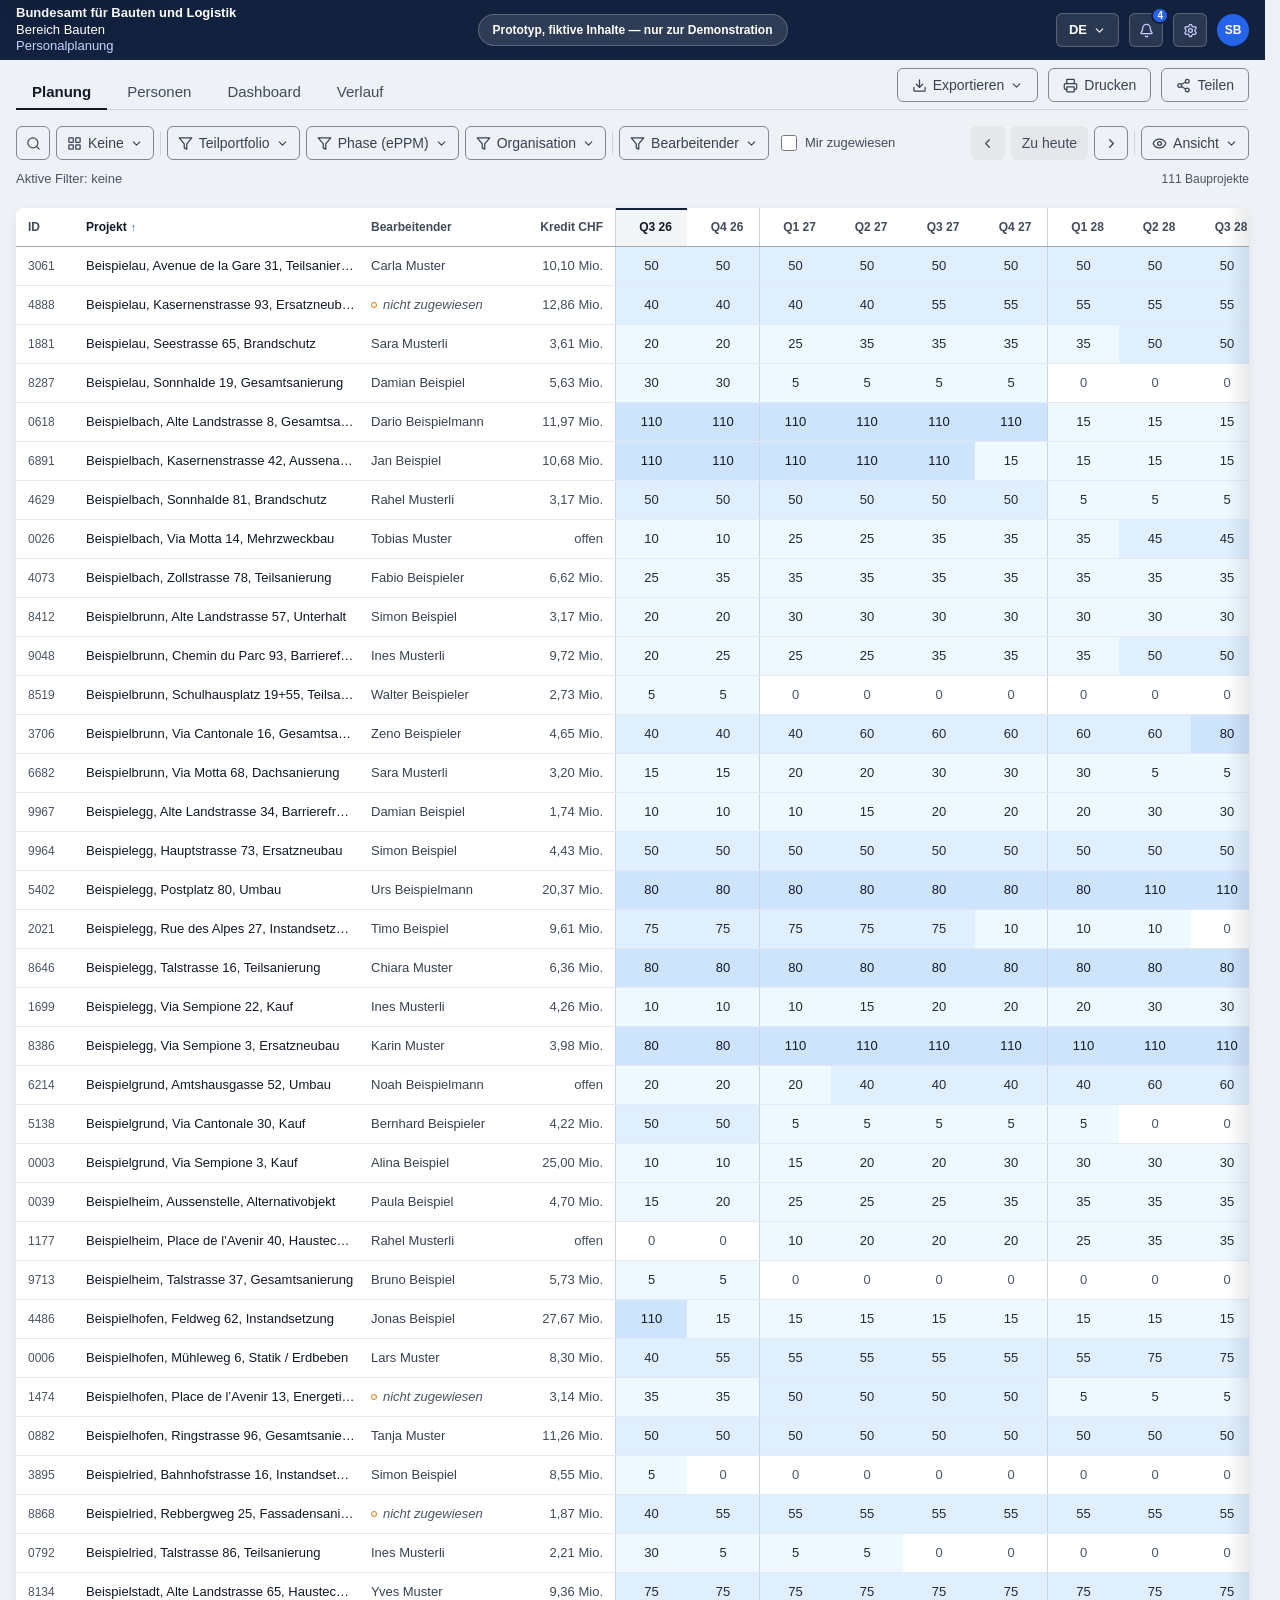
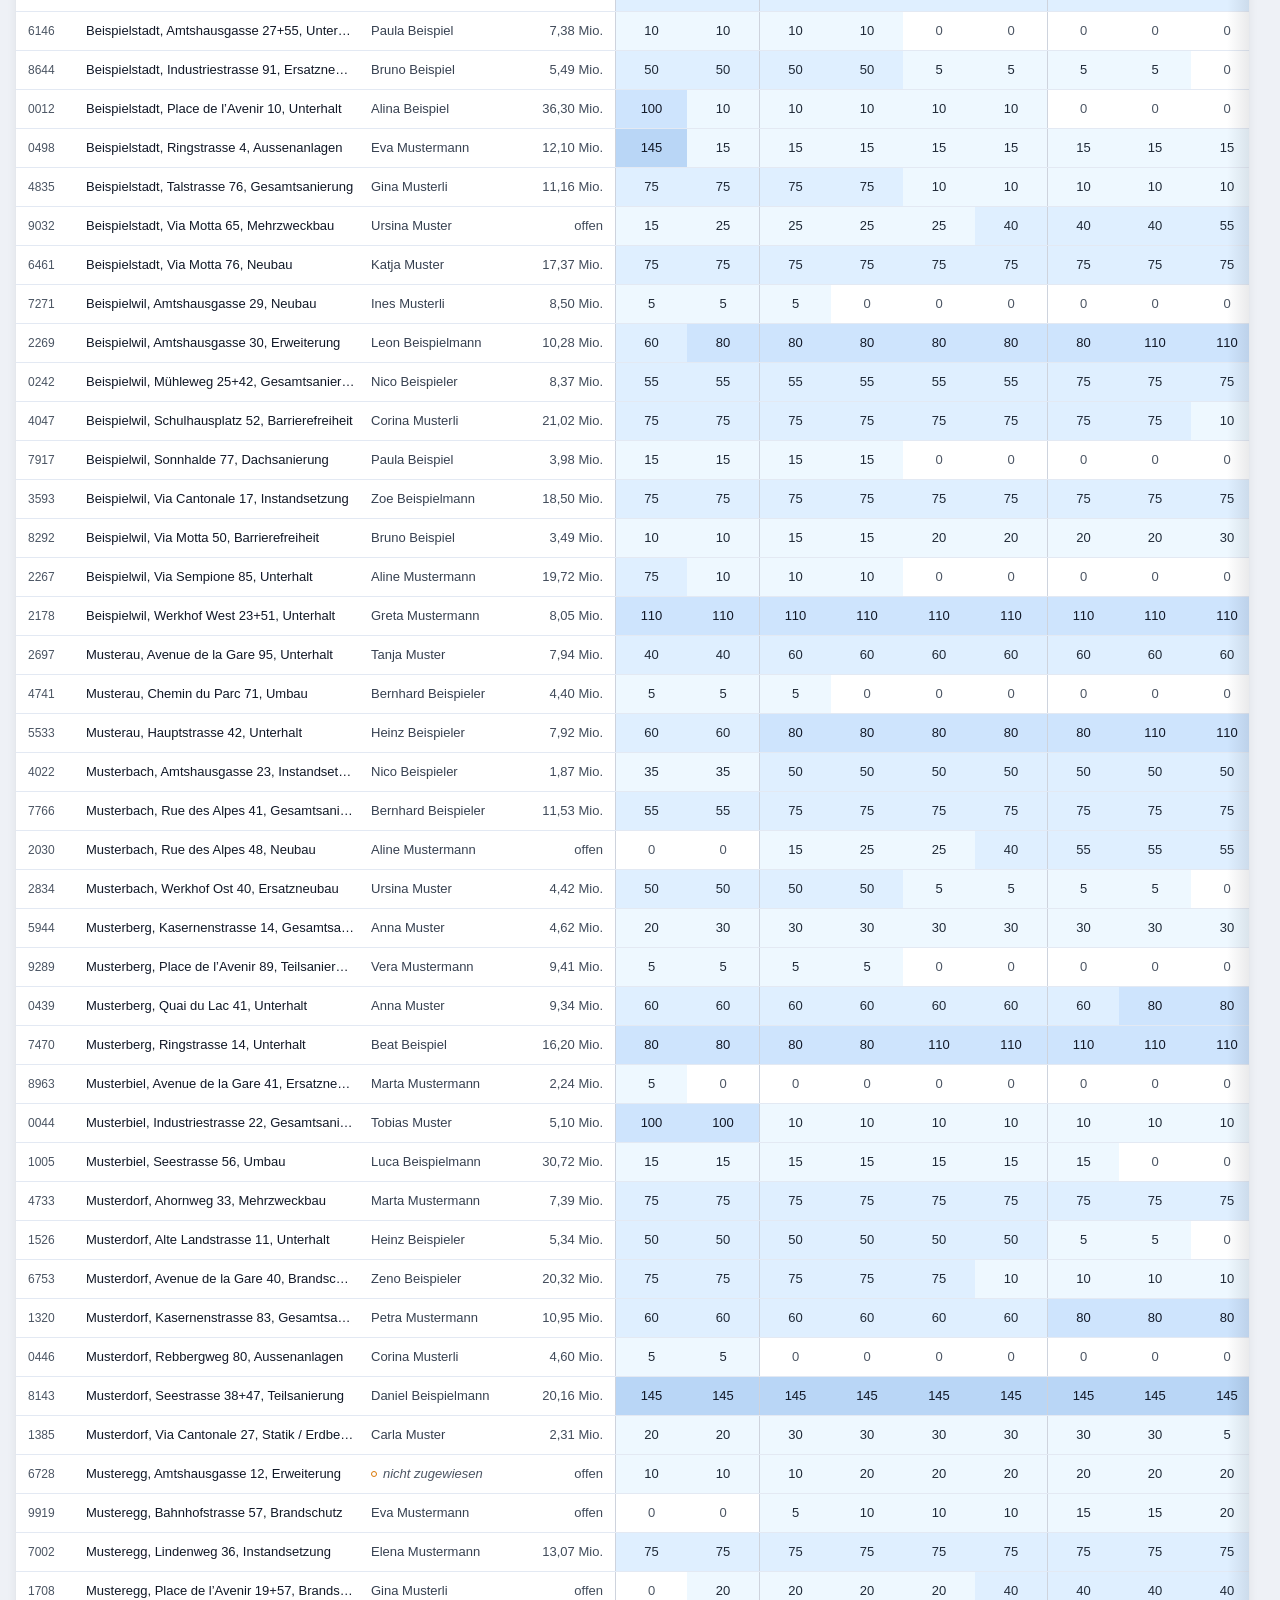
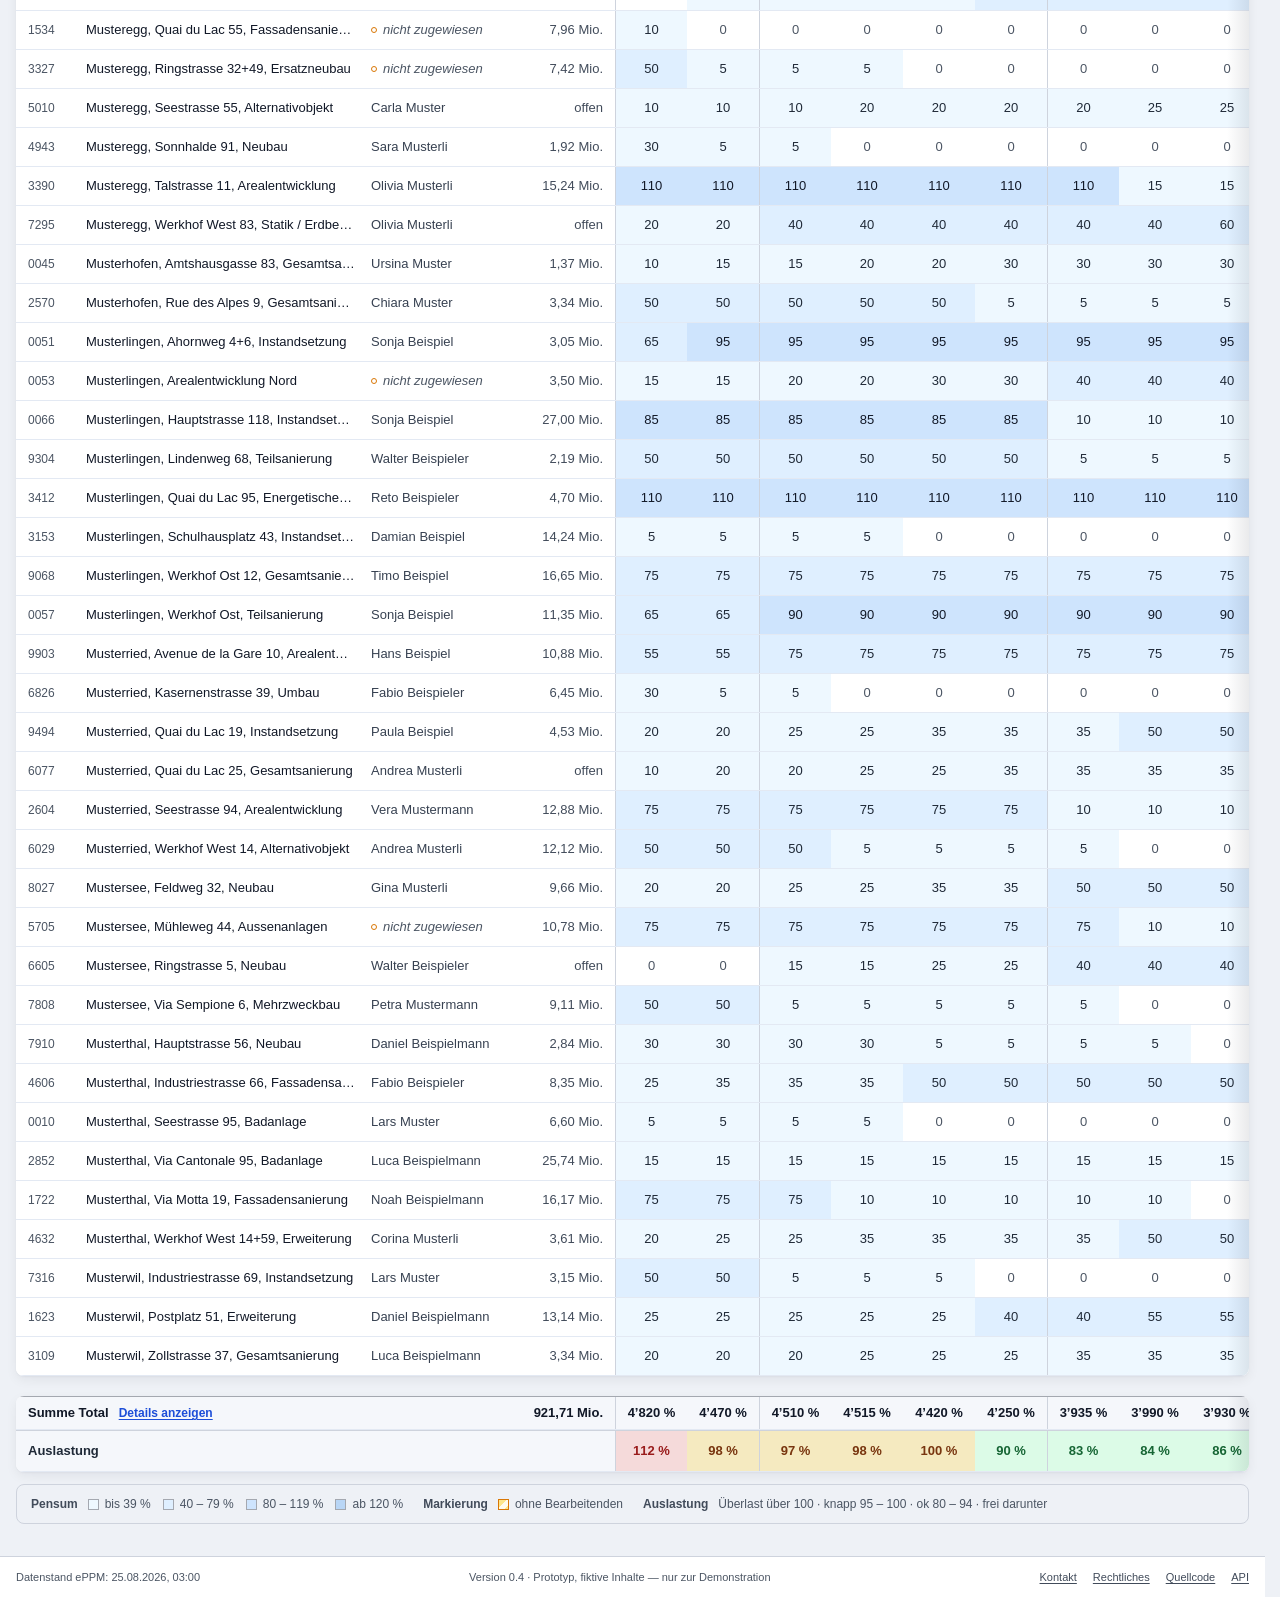
==== commit f6dc3a26: "Update" ====
--- a/index.html
+++ b/index.html
@@ -3,8 +3,8 @@
 <head>
 <meta charset="utf-8">
 <meta name="viewport" content="width=device-width, initial-scale=1">
-<title>Ressourcenplanung — BBL</title>
-<meta name="description" content="Prototyp der Ressourcenplanung für das Bundesamt für Bauten und Logistik BBL. Fiktive Inhalte, nur zur Demonstration.">
+<title>Personalplanung — BBL</title>
+<meta name="description" content="Prototyp der Personalplanung für das Bundesamt für Bauten und Logistik BBL. Fiktive Inhalte, nur zur Demonstration.">
 <!-- No tab icon. An empty data URI is the only way to get none: dropping the
      link entirely makes the browser ask for /favicon.ico and show its default. -->
 <link rel="icon" href="data:,">
@@ -18,7 +18,7 @@
 <div id="app" class="app">
   <div class="boot" role="status">
     <span class="boot__spinner" aria-hidden="true"></span>
-    <span>Ressourcenplanung wird geladen …</span>
+    <span>Personalplanung wird geladen …</span>
   </div>
 </div>
 
--- a/css/tokens.css
+++ b/css/tokens.css
@@ -4,7 +4,9 @@
    Derived by frequency analysis from the visual mockup
    docs/wireframes/260825_Portfolio Resource Management/
      Ressourcenplanung Bereichsleitung.dc.html
-   Every primitive value below occurs literally in that file.
+   Every primitive value below occurs literally in that file, except the
+   pensum heat ramp and the bar ground, which were re-measured in CIE Lab
+   when the two came to share a row (see section 12).
 
    Layer 1 = primitives (raw values), Layer 2 = semantic roles (var over them).
    Only ever reference the semantic layer from main.css.
@@ -19,14 +21,17 @@
   --grey-100: #f3f4f6;
   --line-subtle: #e3e9f3;   /* 1.18:1 — grid hairlines */
   --line:        #ced3dd;   /* 1.45:1 — dividers and card edges */
-  --line-strong: #a4a8b0;   /* 2.30:1 — outlines that identify a control */
+  --line-rule:   #a4a8b0;   /* structural rules — table head, totals, sheet     */
+  --line-strong: #83878f;   /* 3.18:1 on the page ground — control outlines,
+                               the level WCAG 1.4.11 asks of them            */
   --fill-chip:   #d9dee8;   /* 1.30:1 — a chip has to read as an object */
   --grey-200: #e5e7eb;
   --grey-300: #d1d5db;
   --grey-400: #9ca3af;
-  --grey-500: #6b7280;
-  --grey-550: #636b7a;   /* the lightest grey that clears AA on white and on the page ground */
-  --grey-600: #4b5563;
+  --grey-500: #6b7280;   /* 4.8:1 on white — disabled text, and nothing lighter says a word */
+  --grey-550: #636b7a;   /* 5.4:1 — clears AA, and was judged too light to read; borders only now */
+  --grey-600: #4b5563;   /* 7.6:1 on white, 6.7:1 on the page ground */
+  --grey-650: #414b5a;   /* 8.8:1 — one step under the body text, for headings and captions */
   --grey-700: #374151;
   --grey-800: #1f2937;
   --grey-900: #111827;
@@ -40,8 +45,6 @@
   --blue-50:  #eff6ff;
   --blue-100: #dbeafe;
   --blue-200: #c7d2fe;
-  --blue-300: #93c5fd;
-  --blue-500: #3b82f6;
   --blue-600: #2563eb;
   --blue-700: #1d4ed8;
   --blue-800: #1e40af;
@@ -53,17 +56,10 @@
      ========================================================================== */
   --steel-25:  #fafbfd;
   --steel-50:  #f5f7fb;
-  --steel-75:  #f4f7fc;
   --steel-100: #f0f4fa;
   --steel-125: #eef1f6;
-  --steel-150: #edf1f7;
-  --steel-200: #e7eef8;
-  --steel-250: #dbe3f5;
-  --steel-300: #d6e3f3;
-  --steel-350: #d0d5dd;
-  --steel-400: #c4d0e0;
-  --steel-450: #c2d5ec;
   --steel-500: #9cb8de;
+  --steel-550: #76879f;
 
   /* ==========================================================================
      4 · PRIMITIVES — status hues
@@ -86,9 +82,7 @@
   --green-50:  #f0fdf4;
   --green-100: #dcfbe7;  /* greyscale 244 */
   --green-200: #bbf7d0;
-  --green-400: #4ade80;
   --green-600: #16a34a;
-  --green-700: #15803d;
   --green-800: #166534;
 
   /* ==========================================================================
@@ -106,8 +100,16 @@
   --color-text-strong:        var(--grey-900);
   --color-text:               var(--grey-700);
   --color-text-body:          var(--grey-800);
-  --color-text-secondary:     var(--grey-600);
-  --color-text-muted:         var(--grey-550);   /* 5.4:1 on white, 4.7:1 on the page ground */
+  /*
+   * The two quiet tiers moved one step darker in the contrast review: muted
+   * text sat at 5.4:1 on white and 4.7:1 on the page ground — AA, and still
+   * the grey the users called too light, on IDs, zero values, captions and
+   * notes, some 5 800 places on one screen. Both keep their rank: muted is
+   * lighter than secondary, secondary lighter than the body text.
+   */
+  --color-text-secondary:     var(--grey-650);   /* 8.8:1 on white, 7.8:1 on the page ground */
+  --color-text-muted:         var(--grey-600);   /* 7.6:1 on white, 6.7:1 on the page ground */
+  --color-text-disabled:      var(--grey-500);   /* 4.8:1 — greyed, and still a word */
   --color-text-subtle:        var(--grey-400);   /* NON-TEXT ONLY — 2.5:1, for disabled glyphs and empty markers */
   --color-text-inverse:       var(--white);
   --color-text-link:          var(--blue-700);
@@ -118,8 +120,16 @@
      ========================================================================== */
   --color-border-subtle:   var(--line-subtle);   /* inner grid column hairlines */
   --color-border:          var(--line);          /* default card / row divider  */
+  --color-border-rule:     var(--line-rule);     /* table head, totals, sheet   */
   --color-border-strong:   var(--line-strong);   /* inputs, buttons             */
-  --color-border-emphasis: var(--grey-400);   /* 1.5px marker rings          */
+  /*
+   * Every consumer of this is a boundary, and at grey-400 all four measured
+   * below 3:1 — .btn:hover 2.24 on the page ground, the menu tickbox 2.54 on
+   * white, the popover 1.70 over a heat-4 cell, the open diamond 2.24 on the bar
+   * it sits on. Worse, .btn:hover went *lighter* than its own 3.18 rest: the one
+   * state a reader is looking hardest at had the weakest edge.
+   */
+  --color-border-emphasis: var(--grey-550);   /* boundaries, 1.4.11: ≥ 3:1   */
   --color-border-contrast: var(--grey-900);   /* open / active menu button   */
   --color-border-accent:   var(--blue-600);   /* focused search field        */
 
@@ -131,7 +141,30 @@
   --color-surface-alt:      var(--grey-50);
   --color-surface-sunken:   var(--grey-100);
   --color-surface-hover:    var(--steel-100);
+  /*
+   * Pressed. One magnitude for the whole family, because the previous value was
+   * --color-surface-sunken — 1.003:1 from the hover it was supposed to follow,
+   * which is to say no press at all on ten controls.
+   */
+  --color-surface-pressed:  var(--grey-300);
+
   --color-surface-selected: var(--blue-50);
+
+  /*
+   * A standing notice about the application itself — not about the plan, and
+   * not a state a row can be in. Its own role rather than a borrowed one, so it
+   * cannot drift into meaning something about the data.
+   *
+   * blue-200 rather than one of the paler blues, because the page ground is
+   * itself a very light blue-grey: blue-50 measures 1.04:1 against it and
+   * blue-100 1.08:1, which separate by hue alone and so not at all for a reader
+   * who cannot see the hue. This one carries 1.32:1 as well as the hue, and
+   * still leaves the text at 11.9:1.
+   *
+   * The rule on top is blue-600: 3.46:1 against the band and 4.57:1 against the
+   * page, so the edge holds on both sides. blue-300 was the obvious choice and
+   * measured 1.21:1 against the band — a border nobody would see.
+   */
   --color-surface-frame:    var(--steel-50);   /* app frame + table header   */
   --color-scrim:            var(--alpha-ink-28);
 
@@ -145,17 +178,37 @@
   --color-brand-control-bg:            var(--alpha-white-10);
   --color-brand-control-bg-strong:     var(--alpha-white-12);
   --color-brand-control-border:        var(--alpha-white-22);
-  --color-brand-control-border-strong: var(--alpha-white-25);
 
   --color-accent:        var(--blue-600);
   --color-accent-fg:     var(--white);
+  /* A filled control keeps a fill when pressed. Falling through to the neutral
+     press left a white label on near-white: measured 1.101:1. */
+  --color-accent-pressed: var(--blue-800);
   --color-accent-hover:  var(--blue-700);
+
+  /*
+   * A search hit. The reader's own query, not a state of the data — every
+   * other hue on the palette already says something about a row: blue the
+   * size of a pensum, red overload, amber a missing lead — so it wears the
+   * accent tint the reader's own actions already wear, and the strong text
+   * at a heavier weight, so it is not colour alone. It only lands in the
+   * white text columns and the log, never on the blue value cells. grey-900
+   * on blue-100 measures 14.5:1.
+   */
+  --color-mark-bg: var(--blue-100);
+  --color-mark-fg: var(--color-text-strong);
 
   --color-toggle-on:      var(--grey-900);
   --color-toggle-on-fg:   var(--white);
-  --color-toggle-off:     var(--grey-300);
+  /* Same defect, worse: brightness(1.12) also applies while the pointer is down,
+     so the chosen segment rendered pure #ffffff under a white label — 1.000:1. */
+  /* grey-700, not grey-800: the on-state hover already brightens grey-900, so a
+     press one step down measured only 1.21 from it. */
+  --color-toggle-on-pressed: var(--grey-700);
+  /* The white knob measured 1.47:1 against its own track, so the off switch read
+     as a decorative pill rather than a control. */
+  --color-toggle-off:     var(--line-strong);
   --color-toggle-knob:    var(--white);
-  --color-toggle-edit-on: var(--green-400);   /* the "Bearbeiten" switch only */
 
   /* ==========================================================================
      10 · SEMANTIC — status pairs
@@ -166,8 +219,6 @@
   --color-danger-fg-strong:     var(--red-700);
   --color-danger-border:        var(--red-300);
   --color-danger-solid:         var(--red-600);
-  --color-danger-bg-subtle:     var(--red-50);
-  --color-danger-border-subtle: var(--red-200);
 
   --color-warn-bg:        var(--amber-100);
   --color-warn-fg:        var(--amber-900);
@@ -178,11 +229,8 @@
 
   --color-ok-bg:        var(--green-100);
   --color-ok-fg:        var(--green-800);
-  --color-ok-border:    var(--green-200);
   --color-ok-solid:     var(--green-600);
-  --color-ok-bg-subtle: var(--green-50);
-
-  --color-info-border: var(--blue-300);
+
 
   --color-neutral-bg:     var(--grey-50);   /* greyscale 251 — the lightest */
   --color-neutral-fg:     var(--grey-600);
@@ -208,19 +256,36 @@
      12 · Pensum heat ramp — blue only encodes the SIZE of a pensum
      0 % · 1–39 % · 40–79 % · 80–119 % · >= 120 %, plus no-value and negative
      ========================================================================== */
+  /*
+   * Three colour jobs meet on one surface: the ramp encodes a quantity, and
+   * the phase bar's ground is structure that must never read as one. Measured
+   * in CIE Lab, the old ground (steel-150) sat dE 2.2 from heat-1 and 2.6
+   * from heat-2 — a step of the ramp, not a grey beside it — so a bar could
+   * read as a low pensum value. Turning the ground grey does not fix it on
+   * its own: the bottom of the ramp was itself all but colourless (heat-1 at
+   * a chroma of 2.8), and a plain neutral at that lightness measured dE 1.9
+   * from it. So both ends moved. The ramp keeps its hue and its lightness
+   * ladder and gains a chroma floor; the ground becomes a true neutral.
+   *   ground to nearest ramp step   dE 2.2 → 5.7
+   *   adjacent ramp steps           4.0 4.4 5.5 6.7 → 5.7 6.0 6.5 6.8
+   */
   --heat-0-bg:    var(--white);      --heat-0-fg:    var(--color-text-muted);
-  --heat-1-bg:    var(--steel-75);   --heat-1-fg:    var(--grey-800);
-  --heat-2-bg:    var(--steel-200);  --heat-2-fg:    var(--grey-800);
-  --heat-3-bg:    var(--steel-300);  --heat-3-fg:    var(--grey-900);
-  --heat-4-bg:    var(--steel-450);  --heat-4-fg:    var(--grey-900);
+  --heat-1-bg:    #eef8ff;           --heat-1-fg:    var(--grey-800);
+  --heat-2-bg:    #dfefff;           --heat-2-fg:    var(--grey-800);
+  --heat-3-bg:    #cee4fd;           --heat-3-fg:    var(--grey-900);
+  --heat-4-bg:    #b9d6f6;           --heat-4-fg:    var(--grey-900);
   --heat-null-bg: var(--steel-25);   --heat-null-fg: var(--color-text-muted);
   --heat-neg-bg:  var(--red-100);    --heat-neg-fg:  var(--red-800);
 
-  --color-bar-bg:     var(--steel-150);
-  --color-bar-border: var(--steel-400);
-
-  --spark-bar:       var(--steel-500);
-  --spark-bar-empty: var(--grey-200);
+  --color-bar-bg:     #eeeeee;   /* a true neutral — see the ramp above */
+  /*
+   * The edge of a phase bar, and the only thing separating one phase from the
+   * next where two abut. At steel-400 it measured 1.38:1 against the bar and
+   * read as missing on half the bars; this clears 3:1 on all four variants,
+   * which 1.4.11 asks of a boundary that carries meaning.
+   */
+  --color-bar-border: var(--steel-550);
+
 
   /* Hatched fills: a delayed bar, and a bar with no project lead */
   --pattern-delay:   repeating-linear-gradient(135deg, #fca5a5 0 5px, #fef2f2 5px 10px);
@@ -260,7 +325,10 @@
 
   --tracking-h2: -0.015em;
   --tracking-h3: -0.01em;
-
+  --tracking-caption: 0.02em;   /* 10px badges — tiny text set solid reads as a blur */
+
+  /* The «not available» texture. An overlay, so it works over every heat step
+     and leaves the value's own colour alone. */
   /* ==========================================================================
      14 · Spacing
      ========================================================================== */
@@ -306,7 +374,6 @@
   --dur:       .16s;   /* something enters or leaves: toast, search, banner  */
   --dur-spin:  .7s;    /* the boot spinner, the only continuous motion       */
   --ease:      ease;
-  --ease-out:  ease-out;
   --ease-in:   ease-in;
 
   /* The WCAG 2.2 minimum for a pointer target. Named because it is a rule the
@@ -322,7 +389,6 @@
                     0 8px 10px -6px rgba(0, 0, 0, 0.1);
   /* Content cards sit on the page ground with a soft lift instead of a border. */
   /* A card that lifts on hover needs somewhere to lift to. */
-  --shadow-raised-hover: 0 2px 4px rgba(16, 24, 40, .06), 0 8px 20px rgba(16, 24, 40, .10);
   --shadow-raised: 0 1px 2px rgba(16, 24, 40, 0.04), 0 4px 12px rgba(16, 24, 40, 0.06);
   /*
    * The edge of a scrolling card. A gradient rather than a box-shadow, because
@@ -330,7 +396,12 @@
    * right-hand one ended 8px inside the card. This lands exactly on the edge,
    * and the two sides are the same ramp mirrored.
    */
-  --scroll-edge: rgba(17, 24, 39, 0.055);
+  /*
+   * The ramp at a scrolling edge. At .055 it was there in the stylesheet and not
+   * on the screen — on a laptop panel in a lit meeting room it read as nothing
+   * at all, and the one thing it has to say is that the plan continues.
+   */
+  --scroll-edge: rgba(17, 24, 39, 0.09);
   --scroll-edge-w: 22px;
   --shadow-modal: 0 24px 48px rgba(0, 0, 0, 0.18);
 
@@ -346,38 +417,81 @@
   /* ==========================================================================
      17 · Layout metrics
      ========================================================================== */
-  --layout-width:    1440px;   /* the design width          */
+  --layout-width:    1440px;   /* prose and cards: a readable measure */
+  --layout-width-grid: 1800px;  /* the two planning grids: at this width no
+                                   project name truncates any more */
   --shell-pad-x:     28px;
   --header-height:   60px;
   --tabbar-height:   40px;
 
   /* Pensum grid */
   --grid-quarter:      72px;    /* one quarter column        */
-  --grid-col-ampel:     62px;
+  --grid-quarter-max:  96px;    /* and its ceiling: past this a wider window
+                                   should lengthen the project name, not the
+                                   space around a two-digit number */
+
+  /*
+   * One time column, whatever the scale is measuring. Both grids use these, so
+   * a column is the same width in Übersicht and in Termine and the frozen block
+   * does not move when the reader switches tab.
+   *
+   * A year is given room for four of them to fill a small laptop, because that
+   * is as much of a ten-year plan as can be read at once; the rest is reached
+   * by panning, the way every other overflow in these grids is. The whole plan
+   * at one glance is what the A0 report is for.
+   */
+  --grid-period:       var(--grid-quarter);
+  --grid-period-max:   var(--grid-quarter-max);
+  /*
+   * The same at every scale. Narrower months fitted more of them on screen but
+   * left the sum rows too tight for their own figures — "4415 %" broke onto a
+   * second line in a 52px column, and a total that wraps reads as two numbers.
+   * What the scale changes is what a column means and how many there are.
+   */
+  /*
+   * One column of a dashboard chart. Derived, not chosen: the widest value a
+   * chart carries sets 37px and the widest axis label 31px, so anything below
+   * this breaks the label onto a second line. Charts scroll past it rather than
+   * squeezing, exactly as the grids do.
+   */
+  --chart-col:          40px;
+
   --grid-col-id:        62px;
   --grid-col-title:     285px;   /* the floor; the column takes the slack */
-  --grid-col-phase:     128px;
-  --grid-col-lead:      132px;
+  --grid-col-title-max: 460px;   /* and its ceiling — the width at which the
+                                    longest project name fits */
+  --grid-col-phase:     152px;  /* «33 Bewilligungsverfahren» in full, 144px + padding */
+  --grid-col-lead:      140px;   /* «Dario Beispielmann» with 8px of air on each side */
   --grid-col-portfolio: 110px;
-  --grid-col-priority:  90px;
-  --grid-col-nextms:    150px;
+  --grid-col-organisation: 112px;  /* «PM Inland III», the longest short form, plus its padding */
   --grid-col-credit:    112px;
-  --grid-col-target:    76px;
-  --grid-col-trend:     130px;
 
   /* The person table has its own five lead columns. */
   --person-col-name:       150px;
-  --person-col-role:       130px;
-  --person-col-employment: 70px;
-  --person-col-projects:   60px;
+  --person-col-employment: 96px;   /* «Anstellung» in full, with its sort arrow */
+  --person-col-share:      112px;  /* «Projektanteil», likewise */
+  --person-col-projects:   84px;   /* «Projekte», likewise */
   --person-col-peak:       76px;
-  --grid-pane-left:    360px;   /* gantt project column      */
 
   /* Rows and controls */
   --row-height:         38px;
   --row-height-sum:     34px;
+  --row-height-load:    42px;   /* the Auslastung row under the totals */
+
+  /* Popovers and the dialog: one width each, read by the stylesheet and by
+     the code that places them (tokenPx), so the two cannot drift apart. */
+  --pop-width:          308px;  /* the pensum editor */
+  --pop-assign-width:   336px;  /* the Bearbeitender picker */
+  --modal-width:        760px;
+
+  /* The milestone diamond's hit area. Every diamond sits in a band, so there
+     is one size; the printed sheet scales its own down. */
+  --gate-size:          20px;
   --row-height-list:    48px;
-  --bar-height:         26px;
+  --bar-height:      24px;
+  /* The bar plan inside a pensum row: a strip under the figures, tall enough
+     for the sub-phase number and no more. */
+  --band-height:     14px;
 
   --control-height-sm: 26px;
   --control-height:    32px;
@@ -396,8 +510,7 @@
      fixed physical thing and does not scale with the viewport. Naming the
      scale keeps it reviewable next to the screen one.
      ========================================================================== */
-  --sheet-text:    10px;     /* column heads, footnotes, continuation note   */
-  --sheet-meta:    10.5px;   /* document metadata line                       */
+  --sheet-text:    10px;     /* column heads, footnotes, metadata line       */
   --sheet-lead:    11px;     /* sender block and subtitle                    */
   --sheet-title:   16px;     /* the document title                           */
   --color-paper:   var(--white);
@@ -432,3 +545,4 @@
   --z-modal:   80;
   --z-toast:   90;
 }
+
--- a/css/main.css
+++ b/css/main.css
@@ -10,7 +10,15 @@
 
 *, *::before, *::after { box-sizing: border-box; }
 
-html { -webkit-text-size-adjust: 100%; }
+/*
+ * The gutter for the page scrollbar is always reserved. The planning grid
+ * measures the page width while it builds its column template, and on a fresh
+ * load the page is still short: no scrollbar, a page 15px wider, a Projekt
+ * column 15px wider — until the next render measured the page with the
+ * scrollbar the grid itself had brought, and the column snapped narrower.
+ * Every render now sees the same width, scrollbar or not.
+ */
+html { -webkit-text-size-adjust: 100%; scrollbar-gutter: stable; }
 
 body {
   margin: 0; min-height: 100vh; min-height: 100dvh;
@@ -66,9 +74,9 @@
 .icon { flex: 0 0 auto; fill: none; stroke: currentColor; stroke-linecap: round; stroke-linejoin: round; }
 
 /* Numbers are tabular everywhere — a system rule, not an option. */
-.kpi__value, .pcell, .capband__value, .barlist__value, .colchart__val,
-.log__date, .chg__date, .log__value, .sorthead__label, .capband__cell,
-.entry__metric, .minigrid__v { font-variant-numeric: tabular-nums; }
+.kpi__value, .pcell, .barlist__value, .colchart__val,
+.log__date, .log__value, .sorthead__label, .capband__cell,
+.minigrid__v { font-variant-numeric: tabular-nums; }
 
 /* ==========================================================================
    2 · Boot / error states
@@ -91,7 +99,7 @@
 }
 .boot__spinner {
   width: 16px; height: 16px; border-radius: var(--radius-pill);
-  border: 2px solid var(--color-border-strong); border-top-color: var(--color-accent);
+  border: 2px solid var(--color-border-rule); border-top-color: var(--color-accent);
   animation: spin var(--dur-spin) linear infinite;
 }
 @keyframes spin { to { transform: rotate(360deg); } }
@@ -129,6 +137,11 @@
 .brand__sub {
   display: block; font-weight: var(--font-regular); color: var(--color-brand-fg-muted);
 }
+/*
+ * Three lines at 13px/1.3 are 51px in a 60px bar. The division is part of the
+ * sender, so it keeps the office's colour; the application is the muted line.
+ */
+.brand__sub--division { color: inherit; }
 
 /*
  * Centred on the bar, not between its neighbours: as a flex child it drifted
@@ -160,8 +173,51 @@
 .hdr-btn:hover { background: var(--color-brand-control-bg-strong); }
 .hdr-btn--icon { width: var(--control-height-lg); padding: 0; justify-content: center; color: var(--color-brand-fg-muted); }
 .hdr-btn--icon:hover { color: var(--color-brand-fg); }
-
-.hdr-notify { position: relative; flex: 0 0 auto; }
+/* The gear while its page is open: the outline at full strength says «you are here». */
+.hdr-btn[aria-current="page"] { border-color: var(--color-brand-fg); color: var(--color-brand-fg); }
+
+/* .dd already supplies the positioning context the badge anchors to. */
+.hdr-notify { flex: 0 0 auto; }
+
+/*
+ * A notification row is wider than a menu item: a mark, two lines of text and a
+ * date. It keeps .dd__item's hover, focus and press states — only the inside
+ * differs — so the panel stays one system.
+ */
+/* .dd__item centres its children and is declared later, so this needs the
+   extra class to win — a two-line row must hang its mark on the title. */
+.dd__item.notify {
+  align-items: flex-start; gap: var(--space-6); padding: var(--space-6) var(--space-5);
+  border-radius: 0;
+}
+.notify + .notify { border-top: var(--border-hairline) solid var(--color-border-subtle); }
+.notify__mark { margin-top: 5px; }   /* optical centre of the title line */
+.notify__mark { flex: 0 0 auto; }
+.notify__body { flex: 1; min-width: 0; display: flex; flex-direction: column; gap: 2px; }
+/* Title and date share a line so the message below gets the panel's full width. */
+.notify__line {
+  display: flex; align-items: baseline; justify-content: space-between; gap: var(--space-5);
+}
+.notify__title {
+  font-weight: var(--font-semibold); color: var(--color-text-strong);
+  overflow: hidden; text-overflow: ellipsis; white-space: nowrap;
+}
+.notify__text { color: var(--color-text-secondary); font-size: var(--text-sm); white-space: normal; }
+.notify__head {
+  display: flex; align-items: baseline; justify-content: space-between; gap: var(--space-5);
+  padding: var(--space-3) var(--space-5) var(--space-5);
+  font-size: var(--text-sm); font-weight: var(--font-semibold); color: var(--color-text-muted);
+}
+.notify__none {
+  margin: 0; padding: var(--space-8) var(--space-5);
+  color: var(--color-text-muted); text-align: center;
+}
+.notify__all {
+  margin-top: var(--space-3); border-top: var(--border-hairline) solid var(--color-border);
+  border-radius: 0 0 var(--radius) var(--radius);
+  color: var(--color-text-link);
+}
+.notify__all > span { flex: 1; }
 .hdr-notify__badge {
   position: absolute; top: -6px; right: -6px;
   display: inline-flex; align-items: center; justify-content: center;
@@ -196,8 +252,17 @@
  * 134px and 250px about three times a second while typing. Animations here have
  * to be driven by a class that outlives the render, the way .is-leaving is.
  */
+/*
+ * Open, the field gives way before the labelled triggers do. At a fixed 250px
+ * it was the one thing in the row that could not shrink, and the 216px it adds
+ * over the closed icon were never in the row's budget — section 19 measured
+ * the row with the search closed — so on a wide screen the group trigger
+ * cropped to «Gruppieren ... Ke...». The floor is sized for the placeholder
+ * «Projekt, ID oder Person» at 14px with the icon and the close button, about
+ * 210px; an estimate, not yet measured on the rendered field.
+ */
 .xsearch.is-open {
-  width: 250px; padding-inline: var(--space-4); gap: var(--space-3); cursor: text;
+  flex: 0 1 250px; min-width: 210px; padding-inline: var(--space-4); gap: var(--space-3); cursor: text;
   background: var(--color-surface);
   border-color: var(--color-border-accent);
 }
@@ -238,20 +303,31 @@
 [data-scroll] { scrollbar-width: none; }
 [data-scroll]::-webkit-scrollbar { width: 0; height: 0; }
 
-.gantt__scroll, .capband__scroll { overflow-x: auto; }
-.gantt__card.scrollbox { overflow: hidden; }
 
 .wrap { max-width: var(--layout-width); margin: 0 auto; padding-inline: var(--shell-pad-x); }
+/*
+ * A table wants width, prose wants a measure. On a 1920 or 2560 screen the
+ * planning grid was an island: 1440px used, 480 to 1120px empty.
+ *
+ * One measure for every page that carries the toolbar. The dashboard used to
+ * keep the narrower one, and the toolbar — the same control row on every tab
+ * — changed width on the way there, which read as a different page rather
+ * than a different tab. The API reference kept 1440px for a while, as prose;
+ * but it opens from the same shell, and a page that steps in by 240px on each
+ * side read as a different site.
+ */
+:root[data-tab="overview"],
+:root[data-tab="people"],
+:root[data-tab="dashboard"],
+:root[data-tab="history"],
+:root[data-tab="api"],
+:root[data-tab="export"],
+:root[data-tab="settings"] { --layout-width: var(--layout-width-grid); }
 
 /*
  * Ground rules: navy chrome, one white strip that answers "where am I", then a
  * grey canvas on which every white box is content. Three grounds, one meaning each.
  */
-.crumbbar {
-  background: var(--color-surface);
-  border-bottom: var(--border-hairline) solid var(--color-border);
-}
-.crumbbar .crumbs { min-height: 36px; }
 
 .shell-footer {
   margin-top: auto;
@@ -264,7 +340,6 @@
   gap: var(--space-8); flex-wrap: wrap; padding-block: var(--space-4);
   min-height: 40px; font-size: var(--text-xs);
 }
-.shell-footer__stand { color: var(--color-text-secondary); }
 .shell-footer__links { display: flex; align-items: center; gap: var(--space-8); }
 .shell-footer__links a { display: inline-flex; align-items: center; min-height: var(--target-min); color: var(--color-text-secondary); }
 
@@ -274,13 +349,6 @@
 
 .page-header { padding-block: var(--space-6) 0; }
 
-.crumbs {
-  display: flex; align-items: center; gap: var(--space-4); flex-wrap: wrap;
-  font-size: var(--text-base); color: var(--color-text-muted);
-}
-.crumbs__current { color: var(--color-text); font-weight: var(--font-semibold); }
-.crumbs__link { display: inline-flex; align-items: center; min-height: var(--target-min); color: var(--color-text-secondary); text-decoration: none; }
-.crumbs__link:hover { color: var(--color-text-link); text-decoration: underline; text-underline-offset: 2px; }
 
 .page-header__row {
   display: flex; align-items: center; justify-content: space-between;
@@ -288,12 +356,17 @@
 }
 /* 1.5 is for running text; a heading set on it wastes a row of the laptop. */
 h1, h2, h3,
-.page-title, .entry__title, .card__title, .bi-card__title, .changes__title,
+.page-title, .bi-card__title,
 .modal__title, .kpi__value, .sheet__title { line-height: var(--leading-snug); }
+
+/* Below ~20px the correction is under a fifth of a pixel per character and
+   buys nothing but an inconsistency, so only the two top steps carry it. */
+.page-title { letter-spacing: var(--tracking-h2); }
+.modal__title, .kpi__value { letter-spacing: var(--tracking-h3); }
 
 .page-title {
   font-size: var(--text-2xl); font-weight: var(--font-semibold);
-  color: var(--color-text-strong); letter-spacing: var(--tracking-h2);
+  color: var(--color-text-strong);
 }
 .page-header__actions { display: flex; align-items: center; gap: var(--space-5); flex: 0 0 auto; }
 
@@ -328,9 +401,9 @@
   border-bottom-color: var(--color-text-strong);
 }
 
+/* The tiles share the row: four of them, each a quarter of the width. */
 .kpi-strip {
-  grid-column: 1 / -1;
-  display: grid; grid-template-columns: repeat(4, minmax(0, 1fr)); gap: var(--space-10);
+  display: grid; grid-template-columns: repeat(auto-fit, minmax(220px, 1fr)); gap: var(--space-8);
 }
 .kpi {
   padding: var(--space-10);
@@ -342,15 +415,7 @@
   margin-top: var(--space-3); font-size: var(--text-xl);
   font-weight: var(--font-semibold); color: var(--color-text-strong);
 }
-.kpi__more {
-  display: inline-flex; align-items: center; min-height: var(--target-min);
-  border: 0; padding: 0; background: none;
-  font: inherit; color: var(--color-text-link); cursor: pointer;
-}
-.kpi__more:hover { text-decoration: underline; text-underline-offset: 2px; }
 .kpi__note { margin-top: var(--space-1); font-size: var(--text-sm); color: var(--color-text-muted); }
-.kpi.is-alert .kpi__value { color: var(--color-danger-fg); }
-.kpi.is-alert .kpi__note { color: var(--color-danger-fg); font-weight: var(--font-semibold); }
 
 /* ==========================================================================
    5 · Buttons, switches, chips, dropdowns
@@ -358,7 +423,7 @@
 
 .btn {
   display: inline-flex; align-items: center; gap: var(--space-3);
-  height: var(--control-height-2xl); padding: 0 var(--space-7);
+  height: var(--control-height-lg); padding: 0 var(--space-7);
   border: var(--border-hairline) solid var(--color-border-strong);
   border-radius: var(--radius);
   background: transparent; color: var(--color-text);
@@ -368,25 +433,41 @@
 .btn:hover { background: var(--color-surface); border-color: var(--color-border-emphasis); }
 .btn.is-open { border-color: var(--color-border-contrast); }
 
+/*
+ * One disabled register for the family, on the base class.
+ *
+ * Only .btn--primary had one, so a disabled timebar arrow rendered every channel
+ * identical to its live neighbour — and because :hover carries no :not(:disabled)
+ * guard, it lit up under the cursor and gave press feedback while doing nothing.
+ * The second rule is therefore not decoration; it is what stops an inert control
+ * answering the pointer.
+ */
+.btn:disabled {
+  background: var(--color-neutral-bg-alt); border-color: var(--color-neutral-bg-alt);
+  color: var(--color-text-secondary); cursor: not-allowed;
+}
+.btn:disabled:hover, .btn:disabled:active:active {
+  background: var(--color-neutral-bg-alt); border-color: var(--color-neutral-bg-alt);
+}
+
 .btn--primary {
   background: var(--color-accent); border-color: var(--color-accent);
   color: var(--color-accent-fg); font-weight: var(--font-semibold);
 }
 .btn--primary:hover { background: var(--color-accent-hover); border-color: var(--color-accent-hover); }
 /*
- * An explicit disabled pair rather than a fade: opacity .45 composited the
+ * The base rule above carries this now. Kept as a note, because it records why:
+ * an explicit disabled pair rather than a fade — opacity .45 composited the
  * white label onto the blue fill at 1.97:1, which is not de-emphasised, it is
- * unreadable — and it still read as a washed-out primary.
- */
-.btn--primary:disabled {
-  background: var(--grey-200); border-color: var(--grey-200);
-  color: var(--color-text-muted); cursor: not-allowed;
-}
-
-.btn--icon { padding: 0 var(--space-5); color: var(--color-text-secondary); }
-.btn--square { width: var(--control-height); height: var(--control-height); padding: 0; justify-content: center; }
-.toolbar .btn, .timebar .btn, .sheetbar .btn { height: var(--control-height-lg); }
-.timebar .btn--square { width: var(--control-height-lg); height: var(--control-height-lg); }
+ * unreadable, and it still read as a washed-out primary.
+ */
+
+/*
+ * One height for every button. The actions in the tab line were 38px over a
+ * toolbar of 34px controls — a weight difference from when they sat in the
+ * page header, and 20px apart it read as a mistake.
+ */
+.btn--square { width: var(--control-height-lg); height: var(--control-height-lg); padding: 0; justify-content: center; }
 
 /*
  * A press has to register visually. With a full re-render on every click, a
@@ -396,29 +477,48 @@
  * at the same weight no longer wins on source order — seven of these ten had
  * silently stopped responding to a press.
  */
-:is(.btn, .iconbtn, .dd__item, .tabs__tab, .segmented button, .more-link,
-    .mslist__btn, .chartlink, .pgrouphead__toggle, .sheetbar button):active:active {
-  background: var(--color-surface-sunken);
-}
-.entry:active { box-shadow: none; }
+:is(.btn, .iconbtn, .dd__item, .tabs__tab, .segmented button,
+    .pgrouphead__toggle, .sheetbar button,
+    .pop__step, .toolbar__check, .modal__close):active:active {
+  background: var(--color-surface-pressed);
+}
+
+/*
+ * A press that replaces a fill sets its foreground in the same breath. The rule
+ * above only ever set `background`, so on the three filled controls the press
+ * swapped a blue or a near-black for a near-white and left the label white.
+ *
+ * Doubled class, because `:is()` takes the specificity of its strongest
+ * argument: `.sheetbar button` is a class *and* a type, so the rule above weighs
+ * (0,3,1) and quietly outranks a plain `.btn--primary:active:active` at (0,3,0).
+ * Measured while that was true: the border took blue-800 from here and the fill
+ * took grey-300 from there — half the rule applied, which is worse than none.
+ */
+.btn.btn--primary:active:active {
+  background: var(--color-accent-pressed); border-color: var(--color-accent-pressed);
+  color: var(--color-accent-fg);
+}
+:is(.segmented button.is-on, .sheetbar button.is-on):active:active {
+  background: var(--color-toggle-on-pressed); border-color: var(--color-toggle-on-pressed);
+  color: var(--color-toggle-on-fg);
+  /* The hover brightness applies while the pointer is down too, so it is turned
+     off here — otherwise the press is measured from a lightened hover and the
+     step collapses to 1.21. */
+  filter: none;
+}
+/* A light press is invisible on the navy header, so those two darken instead. */
+.hdr-btn:active:active, .avatar[data-act]:active:active {
+  background: var(--alpha-white-25);
+}
 
 /* A chosen control still answers the pointer; without this it read as dead. */
-.btn--toggle.is-on:hover, .segmented button.is-on:hover { filter: brightness(1.12); }
-
-.btn--toggle.is-on {
-  background: var(--color-toggle-on); border-color: var(--color-toggle-on);
-  color: var(--color-toggle-on-fg);
-}
-.btn--danger-toggle { font-weight: var(--font-semibold); }
-/* The only action in the app with no way back looks like it. */
-.btn--danger { border-color: var(--color-danger-border); color: var(--color-danger-fg); }
-.btn--danger:hover { background: var(--color-danger-bg); border-color: var(--color-danger-solid); }
-.modal__foot-left { margin-right: auto; }
-.btn--danger-toggle.is-on {
-  background: var(--color-danger-bg); border-color: var(--color-danger-border);
-  color: var(--color-danger-fg);
-}
-
+
+/*
+ * The only action in the app with no way back looks like it — and its edge is
+ * visible. At --color-danger-border it measured 1.77:1 in the modal footer.
+ * The token itself is left alone: the overload chart bar uses it as a *fill*
+ * against a red-600 border, and repointing it would collapse that pair.
+ */
 .iconbtn {
   display: inline-flex; align-items: center; justify-content: center;
   width: 28px; height: 28px; padding: 0;
@@ -436,8 +536,6 @@
   display: inline-flex; align-items: center; gap: 4px;
 }
 .linkbtn:hover { color: var(--color-text-link-hover); }
-.linkbtn--danger { color: var(--color-danger-solid); }
-.linkbtn--danger:hover { color: var(--color-danger-fg); }
 
 .switch {
   position: relative; flex: 0 0 auto;
@@ -453,7 +551,6 @@
 }
 .switch.is-on { background: var(--color-toggle-on); }
 .switch.is-on .switch__knob { left: calc(var(--switch-width) - var(--switch-knob) - 2px); }
-.switch--edit.is-on { background: var(--color-toggle-edit-on); }
 
 .badge-count {
   display: inline-flex; align-items: center; justify-content: center;
@@ -476,6 +573,9 @@
   border-radius: var(--radius-pill);
   background: var(--fill-chip); color: var(--color-text);
   font-size: var(--text-base); font-weight: var(--font-semibold);
+  /* A search term is free text and a chip repeats it. Without a ceiling one
+     long unbroken token sets the width of the whole document. */
+  max-width: 22rem; overflow: hidden; text-overflow: ellipsis; white-space: nowrap;
 }
 /* The glyph stays small; the hit area is the one the design system requires. */
 .chip__x, .xsearch__close {
@@ -498,6 +598,8 @@
 }
 .segmented button:first-child { border-left: 0; }
 .segmented button:hover { background: var(--color-surface); }
+/* A chosen segment still answers the pointer; without this it read as dead. */
+.segmented button.is-on:hover { filter: brightness(1.12); }
 .segmented button.is-on {
   background: var(--color-toggle-on); color: var(--color-toggle-on-fg); font-weight: var(--font-semibold);
 }
@@ -505,8 +607,22 @@
 /* Dropdowns ---------------------------------------------------------------- */
 
 .dd { position: relative; }
+/*
+ * Fixed, not absolute — and positioned entirely by positionMenu().
+ *
+ * On a phone the toolbar is a sideways scroller, and a scroll container clips
+ * its children on both axes: `overflow-x: auto` forces the other axis from
+ * visible to auto. The panel opened, was positioned correctly, and was cut off
+ * by a 34px-high box — seven of nine menus were invisible below 700px, which is
+ * every filter and the grouping. A fixed box is not clipped by an ancestor's
+ * overflow, and nothing in the tree establishes a containing block that would
+ * take that away.
+ *
+ * The alignment classes below no longer position anything; they say which edge
+ * the panel prefers to line up with, and positionMenu() reads them.
+ */
 .dd__panel {
-  position: absolute; top: calc(100% + var(--space-3)); z-index: var(--z-popover);
+  position: fixed; z-index: var(--z-popover);
   width: var(--dd-w, 244px);
   /* never wider or taller than the window leaves room for */
   max-width: calc(100vw - 2 * var(--space-8));
@@ -518,9 +634,6 @@
   display: flex; flex-direction: column; gap: 1px;
   overflow-y: auto;
 }
-.dd__panel--left { left: 0; }
-.dd__panel--right { right: 0; }
-.dd__panel--up { top: auto; bottom: calc(100% + var(--space-3)); }
 
 .dd__item {
   display: flex; align-items: center; gap: var(--space-5);
@@ -529,15 +642,17 @@
   background: transparent; color: var(--color-text);
   font-size: var(--text-base); text-align: left; cursor: pointer;
 }
-.dd__item > span:first-child:not(.dd__tickbox) { flex: 1; min-width: 0; }
+.dd__item > span:first-child:not(.dd__tickbox):not(.notify__mark) { flex: 1; min-width: 0; }
 .dd__item:hover { background: var(--color-surface-hover); }
 .dd__item.is-checked:hover { background: var(--blue-100); }
 .dd__item.is-checked {
   background: var(--color-surface-selected); color: var(--color-text-strong);
   font-weight: var(--font-semibold);
 }
+/* Greyed, not gone: a switch that cannot apply right now still has to be
+   read to be understood. 4.8:1 — the subtle tone at 2.5:1 was a shape. */
 .dd__item[aria-disabled="true"], .dd__item:disabled {
-  color: var(--color-text-subtle); cursor: default; background: transparent;
+  color: var(--color-text-disabled); cursor: default; background: transparent;
 }
 .dd__label { flex: 1; min-width: 0; }
 .dd__meta { flex: 0 0 auto; color: var(--color-text-muted); font-size: var(--text-sm); font-weight: var(--font-regular); }
@@ -600,7 +715,7 @@
  * Toolbar, filter summary and time scale are one cluster; spaced like the other
  * peers they read as four unrelated bars and cost 20px of a 800px laptop.
  */
-.toolbar + .filterbar, .filterbar + .timebar, .toolbar + .timebar,
+.toolbar + .filterbar,
 .filterbar + .sheetbar, .toolbar + .sheetbar { margin-top: calc(var(--space-5) - var(--space-8)); }
 
 .toolbar {
@@ -642,6 +757,15 @@
 .filterbar__none { color: var(--color-text-muted); }
 .filterbar__count { font-size: var(--text-sm); color: var(--color-text-muted); }
 
+/* What the search matched, in the cells that carry the searched text. The
+   ground is widened by a pixel with a shadow rather than with padding, so the
+   mark takes no room of its own in a cell that truncates. */
+.hit {
+  background: var(--color-mark-bg); color: var(--color-mark-fg);
+  font-weight: var(--font-semibold);
+  border-radius: var(--radius-xs); box-shadow: 0 0 0 1px var(--color-mark-bg);
+}
+
 /* Says what the window could not hold. A statement of fact, not a warning. */
 .dropped-note {
   display: flex; align-items: center; gap: var(--space-4);
@@ -650,139 +774,10 @@
 }
 .dropped-note .icon { flex: 0 0 auto; }
 
-.timebar {
-  display: flex; align-items: center; justify-content: space-between;
-  gap: var(--space-8); flex-wrap: wrap;
-}
-.timebar__group { display: flex; align-items: center; gap: var(--space-4); }
-.timebar__nav { display: flex; align-items: center; gap: var(--space-4); }
+
 
 /* ==========================================================================
-   7 · Landing page
-   ========================================================================== */
-
-.entry-grid { display: grid; grid-template-columns: repeat(4, minmax(0, 1fr)); gap: var(--space-10); }
-
-.entry {
-  display: flex; flex-direction: column; gap: var(--space-7); text-align: left;
-  padding: var(--space-11);
-  border: 0; border-radius: var(--radius-lg); background: var(--color-surface);
-  cursor: pointer;
-}
-/*
- * A card on the page ground cannot signal hover by tinting: the hover grey and
- * the ground are a single step apart, so a tinted card dissolves into the page.
- * It lifts instead, and the arrow leans towards where the click leads.
- */
-.entry { transition: box-shadow var(--dur-fast) var(--ease); box-shadow: var(--shadow-raised); }
-.entry:hover, .entry:focus-visible { box-shadow: var(--shadow-raised-hover); }
-.entry__arrow { transition: transform var(--dur-fast) var(--ease); }
-.entry:hover .entry__arrow { transform: translateX(2px); }
-.entry__head { display: block; }
-.entry__title {
-  display: flex; align-items: center; gap: var(--space-5);
-  font-size: var(--text-sub); font-weight: var(--font-semibold); color: var(--color-text-strong);
-}
-.entry__sub {
-  display: block; margin-top: var(--space-4);
-  font-size: var(--text-base); line-height: var(--leading-relaxed); color: var(--color-text-muted);
-}
-.entry__foot {
-  display: flex; align-items: center; justify-content: space-between;
-  gap: var(--space-8); margin-top: auto;
-}
-.entry__metric { font-size: var(--text-tab); }
-.entry__metric strong { font-weight: var(--font-bold); }
-.entry__arrow {
-  display: inline-flex; align-items: center; justify-content: center; flex: 0 0 auto;
-  width: 40px; height: 40px;
-  border: var(--border-hairline) solid currentColor; border-radius: var(--radius);
-}
-/* The metric earns the severity colour; the arrow is navigation and stays neutral. */
-.entry--danger .entry__metric { color: var(--color-danger-fg-strong); }
-.entry--warn .entry__metric { color: var(--color-warn-fg-alt); }
-.entry--neutral .entry__metric { color: var(--color-text-strong); }
-
-.card-grid { display: grid; grid-template-columns: repeat(12, minmax(0, 1fr)); gap: var(--space-10); }
-
-.card {
-  display: flex; flex-direction: column; gap: var(--space-7);
-  padding: var(--space-10);
-  border-radius: var(--radius-lg); background: var(--color-surface);
-  box-shadow: var(--shadow-raised);
-}
-.card--span4 { grid-column: span 4; }
-.card__head { display: block; }
-.card__title { font-size: var(--text-sub); font-weight: var(--font-semibold); color: var(--color-text-strong); }
-.card__sub { margin-top: var(--space-1); font-size: var(--text-sm); color: var(--color-text-muted); }
-.card__title .count-pill { margin-left: var(--space-5); vertical-align: middle; }
-/*
- * A block shows its first few rows; this is the way to the rest of them —
- * whether that means unfolding the block or opening the tab that holds it all.
- */
-.more-link {
-  align-self: start; min-height: 32px; padding: 0 var(--space-4);
-  border: 0; border-radius: var(--radius); background: none;
-  color: var(--color-text-link); font: inherit; font-size: var(--text-base);
-  cursor: pointer; text-align: left;
-}
-.more-link:hover { background: var(--color-surface-hover); text-decoration: underline; }
-
-.mslist__row { border-top: var(--border-hairline) solid var(--color-border-subtle); }
-.mslist__btn {
-  display: grid; grid-template-columns: 64px 1fr; gap: var(--space-5); width: 100%;
-  padding: var(--space-4) 0; border: 0; background: none; text-align: left; cursor: pointer;
-}
-.mslist__btn:hover { background: var(--color-surface-hover); }
-.mslist__q { font-size: var(--text-sm); font-weight: var(--font-semibold); color: var(--color-text-strong); }
-.mslist__title { display: block; font-size: var(--text-base); font-weight: var(--font-semibold); color: var(--color-text-strong); }
-.mslist__meta { display: block; margin-top: var(--space-1); font-size: var(--text-sm); color: var(--color-text-muted); }
-.mslist__row.is-late .mslist__q, .mslist__row.is-late .mslist__meta { color: var(--color-danger-fg); }
-
-/* The metric takes the stamp column, so both cards scan down one left rail. */
-.mslist--metric .mslist__q { text-align: right; font-variant-numeric: tabular-nums; }
-.mslist__row.is-danger .mslist__q { color: var(--color-danger-fg); }
-.mslist__row.is-warn .mslist__q { color: var(--color-warn-fg-alt); }
-
-.changes { display: flex; flex-direction: column; gap: var(--space-7); }
-.changes__title {
-  font-size: var(--text-sub); font-weight: var(--font-semibold);
-  color: var(--color-text-strong); letter-spacing: var(--tracking-h3);
-}
-.changes__title span {
-  font-size: var(--text-base); font-weight: var(--font-regular);
-  letter-spacing: normal; color: var(--color-text-muted);
-}
-
-
-.table-card {
-  border-radius: var(--radius-lg); background: var(--color-surface); overflow: hidden;
-  box-shadow: var(--shadow-raised);
-}
-
-.chg {
-  display: grid;
-  grid-template-columns:
-    minmax(0, 1.6fr) minmax(0, 120px) minmax(0, 140px) minmax(0, 1.4fr) minmax(0, 110px);
-  align-items: center; gap: var(--space-6);
-  min-height: var(--row-height-list); padding: var(--space-4) var(--space-8);
-  border-top: var(--border-hairline) solid var(--color-border);
-  font-size: var(--text-base);
-}
-.chg--head {
-  min-height: 40px; border-top: 0; background: var(--color-surface-frame);
-  font-size: var(--text-sm); font-weight: var(--font-semibold); color: var(--color-text-muted);
-}
-.chg.is-zebra { background: var(--color-surface-alt); }
-/* Six columns wide, so the row needs a way to hold the eye across them. */
-.chg:hover:not(.chg--head) { background: var(--color-surface-hover); }
-.chg__change { color: var(--color-text-secondary); }
-.chg__date { color: var(--color-text-secondary); }
-.chg__project { min-width: 0; }
-.chg__project .linkbtn { font-size: var(--text-btn); font-weight: var(--font-regular); }
-
-/* ==========================================================================
-   8 · Pensum grid
+   7 · Pensum grid
    ========================================================================== */
 
 .grid-card { display: flex; flex-direction: column; }
@@ -846,33 +841,32 @@
  * where the axis continues past the card. One strip per card, not one per
  * cell — drawn per cell it broke at every row separator.
  */
-.pblock, .gantt__card, .capband { position: relative; }
-.pblock::before, .gantt__card::before, .capband::before,
-.pblock::after, .gantt__card::after, .capband::after {
+.pblock { position: relative; }
+.pblock::before,
+.pblock::after {
   content: ''; position: absolute; top: 0; bottom: 0;
   width: var(--scroll-edge-w);
   pointer-events: none; opacity: 0;
   z-index: var(--z-overlay);
 }
 /* Left: anchored to the right edge of the frozen pane. */
-.pblock::after, .gantt__card::after, .capband::after {
+.pblock::after {
   left: var(--frozen-w);
   background: linear-gradient(to right, var(--scroll-edge), transparent);
 }
 /* Right: anchored to the card's own edge. */
-.pblock::before, .gantt__card::before, .capband::before {
+.pblock::before {
   right: 0;
   background: linear-gradient(to left, var(--scroll-edge), transparent);
 }
 .pblock { --frozen-w: var(--sticky-w); }
-.gantt__card, .capband { --frozen-w: var(--gantt-lead); }
 
 .has-less::after { opacity: 1; }
 .has-more::before { opacity: 1; }
 
 .prow--head {
   min-height: 30px; --row-bg: var(--color-surface);
-  border-bottom: var(--border-hairline) solid var(--color-border-strong);
+  border-bottom: var(--border-hairline) solid var(--color-border-rule);
   font-size: var(--text-sm); font-weight: var(--font-semibold); color: var(--color-text-secondary);
 }
 .prow > .pcell:first-child,
@@ -881,7 +875,15 @@
  * No rule around the master-data headings either. A line that stops after one
  * row claims a structure the table does not have.
  */
-.prow--head .pcell--num { text-align: right; padding-right: var(--space-5); }
+.prow--head .pcell--num { padding-right: var(--space-4); }
+/*
+ * The time axis is centred, in both grids and in every row that spans it. A
+ * quarter column is a slot, not a number column: the label names the whole
+ * column, and the bar plan beside it has always centred its own. --num keeps
+ * meaning «a number in the master data» — Kredit CHF and Soll stay flush right,
+ * where their digits line up against each other.
+ */
+.prow--head .pcell--period { text-align: center; padding-right: 0; }
 /*
  * The current period, marked the same way in both grids and in the same colour
  * as the today line in the bar plan: now is a position, not a problem. Not on
@@ -904,7 +906,7 @@
 .pgrouphead { margin: 0; padding-bottom: var(--space-6); font-weight: inherit; }
 .pgrouphead__toggle {
   display: flex; align-items: center; gap: var(--space-5);
-  width: 100%; min-height: 32px;
+  width: 100%; min-height: var(--control-height);
   border: 0; padding: 0 var(--space-4); border-radius: var(--radius);
   background: none; cursor: pointer; text-align: left;
 }
@@ -918,11 +920,18 @@
 .caret { display: inline-flex; color: var(--color-text-secondary); transition: transform var(--dur-fast) var(--ease); }
 .caret.is-collapsed { transform: rotate(-90deg); }
 
+/* Placeholders take the muted tier; the browser default is a grey of its own
+   choosing, lighter than anything else on the page. */
+::placeholder { color: var(--color-text-muted); opacity: 1; }
+
 /* Cells -------------------------------------------------------------------- */
 
 .pcell { display: flex; align-items: center; min-width: 0; font-size: var(--text-base); }
+/* Air on both sides of a text column, heading and cell alike: a name that
+   started on the column edge sat against the ring when the cell was being
+   edited, and against the hairline of the column before it. */
 .pcell--text, .pcell--title, .pcell--lead, .pcell--phase {
-  padding-right: var(--space-4);
+  padding-inline: var(--space-4);
   white-space: nowrap; overflow: hidden; text-overflow: ellipsis; display: block;
   line-height: var(--row-height);
 }
@@ -930,7 +939,9 @@
 .pcell--title { padding-right: var(--space-4); }
 .prow__title {
   display: block; width: 100%; border: 0; padding: 0; background: none; text-align: left;
-  color: var(--color-text-strong); font-size: var(--text-base); font-weight: var(--font-semibold);
+  /* The darker ink already makes the name the row's anchor; the weight on top
+     of it only added mass to 111 rows. Its neighbours stay secondary. */
+  color: var(--color-text-strong); font-size: var(--text-base);
   white-space: nowrap; overflow: hidden; text-overflow: ellipsis; cursor: pointer;
 }
 .prow__title:hover { color: var(--color-text-link); text-decoration: underline; text-underline-offset: 2px; }
@@ -943,9 +954,12 @@
   color: inherit; font: inherit; cursor: pointer;
   white-space: nowrap; overflow: hidden; text-overflow: ellipsis;
 }
-.leadbtn:hover { color: var(--color-text-link); text-decoration: underline; text-underline-offset: 2px; }
+/* Editable at rest looks like any other value; the pointer and the hover say
+   it is a control, which is as much as the reader asked to be told. */
+.leadbtn:hover { color: var(--color-text-link); text-decoration: underline solid; text-underline-offset: 3px; }
+/* Block-level, so it is exactly one line box tall and no row grows for it. */
 .lead-open {
-  display: inline-flex; align-items: center; gap: var(--space-3);
+  display: flex; align-items: center; gap: var(--space-3);
   font-style: italic;
 }
 .lead-open::before {
@@ -953,14 +967,17 @@
   border-radius: var(--radius-pill);
   border: 1.5px solid var(--color-warn-solid);
 }
-.pcell--credit, .pcell--target {
-  justify-content: flex-end; padding-right: var(--space-5);
+/* The same right padding every other column has, so a figure sits at the same
+   distance from its column edge in both grids. */
+.pcell--credit {
+  padding-right: var(--space-4);
   color: var(--color-text-secondary);
 }
-.pcell--target.is-over { color: var(--color-danger-fg-strong); font-weight: var(--font-semibold); }
-.pcell--ampel { justify-content: center; }
-.pcell--ampelhead { text-align: center; padding: 0; }
-.pcell--ampelhead .sorthead { justify-content: center; }
+/* The credits a sum row adds up, under their column: the row's ink, not the column's. */
+.prow--sum .pcell--credit { color: inherit; }
+/* The person table's figures — Anst., Proj., Spitze — the same way: they had
+   no padding at all, and ran to the column edge 8px past their headings. */
+.pcell--target { padding-right: var(--space-4); }
 
 /*
  * No rule between quarters. Every value sits in its own column, right-aligned
@@ -971,9 +988,16 @@
  * The bar plan is the other case: a bar spans columns, so reading where it ends
  * means projecting down from the heading. There the rules stay.
  */
+/*
+ * The fill spans the row, not a fixed 38px inside it. A row is 38px unless
+ * one of its frozen cells is taller — the «nicht zugewiesen» marker made a
+ * few 40px — and a 38px cell centred in a 40px row left a white hairline
+ * above and below the colour on exactly those rows, which read as a rule
+ * nobody had drawn.
+ */
 .pcell--val {
-  justify-content: flex-end; gap: 3px;
-  height: var(--row-height); padding: 0 var(--space-5) 0 0;
+  justify-content: center; gap: 3px;
+  align-self: stretch; min-height: var(--row-height); padding: 0 var(--space-3);
   border: 0;
   font-weight: var(--font-regular); cursor: default;
 }
@@ -986,25 +1010,14 @@
 .pcell--load.is-yearstart, .prow--head .is-yearstart {
   border-left: var(--border-hairline) solid var(--color-border);
 }
-/*
- * Only an editable cell reacts. In read mode the cell said three things at
- * once — default cursor, a hover response, and a live click — and the hover
- * itself was 1.06:1, below seeing.
- */
-.pgrid--edit .pcell--val:not([data-locked]):hover { filter: brightness(.93); }
-/*
- * Over-capacity: bold and red, nothing more. In greyscale the weight is the
- * only cue left in the cell — the Ampel column (shape) and the Auslastung row
- * (words) carry the same fact without relying on hue.
- */
-.pcell--val.is-warn { color: var(--color-danger-fg-strong); font-weight: var(--font-bold); }
-/* On the darkest heat fill the strong red falls to 4.3:1; the darker one holds. */
-.pcell--val.is-warn.heat-4 { color: var(--color-danger-fg); }
-.pcell--val.is-editing { box-shadow: var(--ring-cell-edit); position: relative; z-index: var(--z-raised); }
+/* Scoped to the pensum grid, not to .pcell--val: the person table on the
+   dashboard draws the same cell and is read-only. */
+.pgrid--editable .pcell--val:hover { filter: brightness(.93); }
+
+.pcell--val.is-editing { position: relative; z-index: var(--z-raised); }
 .pcell--val.is-edited { box-shadow: inset 0 -3px 0 var(--color-accent); }
 
-/* Editing is opt-in: only then does a cell present itself as clickable. */
-.pgrid--edit button.pcell--val:not([data-locked]) { cursor: pointer; }
+button.pcell--val { cursor: pointer; }
 
 .heat-null { background: var(--heat-null-bg); color: var(--heat-null-fg); }
 .heat-neg  { background: var(--heat-neg-bg);  color: var(--heat-neg-fg); }
@@ -1014,9 +1027,6 @@
 .heat-3    { background: var(--heat-3-bg);    color: var(--heat-3-fg); }
 .heat-4    { background: var(--heat-4-bg);    color: var(--heat-4-fg); }
 
-.pcell--trend { display: flex; align-items: flex-end; gap: 2px; height: 20px; padding: 0 var(--space-5); border-left: var(--border-hairline) solid var(--color-border); }
-.spark { flex: 1; min-height: 2px; border-radius: var(--radius-xs); background: var(--spark-bar); }
-.spark[style*="height:0%"], .spark.is-empty { background: var(--spark-bar-empty); height: 2px; }
 
 .ampel {
   display: inline-block; width: var(--dot-size); height: var(--dot-size);
@@ -1042,7 +1052,7 @@
 .prow--sum, .prow--foot, .prow--load { --row-bg: var(--color-surface-frame); }
 .prow--sum {
   min-height: var(--row-height-sum);
-  border-top: var(--border-hairline) solid var(--color-border-strong);
+  border-top: var(--border-hairline) solid var(--color-border-rule);
   font-size: var(--text-base); font-weight: var(--font-semibold); color: var(--color-text-strong);
 }
 .prow--foot { min-height: 30px; font-size: var(--text-sm); color: var(--color-text-secondary); }
@@ -1062,22 +1072,22 @@
 .prow__sumlabel .linkbtn { font-size: var(--text-sm); }
 /* Full row height, or the year rule reads as a tick with air above and below. */
 .pcell--sum, .pcell--foot, .pcell--load { align-self: stretch; }
-.pcell--sum, .pcell--foot { justify-content: flex-end; padding-right: var(--space-5); }
-
-/*
- * 700 is reserved for over-capacity — the comment above .pcell--val.is-warn
- * makes weight the greyscale cue, so nothing else in this table may claim it.
+.pcell--sum, .pcell--foot { justify-content: center; padding-inline: var(--space-3); }
+
+/*
+ * 700 is reserved for over-capacity, which marks itself with a triangle rather
+ * than with weight or hue; nothing else in this table may claim the weight.
  * The frame fill and the rule above carry this row's rank instead.
  */
 .prow--load {
-  min-height: 42px; align-items: stretch;
+  min-height: var(--row-height-load); align-items: stretch;
   border-top: var(--border-hairline) solid var(--color-border);
   font-size: var(--text-base); font-weight: var(--font-semibold);
 }
 .prow--load .prow__sumlabel { display: flex; align-items: center; }
 .pcell--load {
-  align-items: center; justify-content: flex-end;
-  padding-right: var(--space-5);
+  align-items: center; justify-content: center;
+  padding-inline: var(--space-3);
   background: var(--color-neutral-bg); color: var(--color-neutral-fg);
 }
 .pcell--load.is-danger  { background: var(--color-danger-bg); color: var(--color-danger-fg); }
@@ -1098,6 +1108,7 @@
   font: inherit; color: inherit; text-align: inherit;
 }
 .pcell--num .sorthead { justify-content: flex-end; }
+.pcell--period .sorthead { justify-content: center; }
 .sorthead__label { min-width: 0; overflow: hidden; text-overflow: ellipsis; white-space: nowrap; }
 .sorthead__dir { flex: 0 0 auto; color: var(--color-accent); font-size: var(--text-xs); }
 .sorthead__dir:not(:empty) { margin-left: var(--space-2); }
@@ -1128,18 +1139,18 @@
 .legend__item { display: inline-flex; align-items: center; gap: var(--space-3); }
 .legend__swatch {
   width: 11px; height: 11px; flex: 0 0 auto;
-  border: var(--border-hairline) solid var(--color-border-strong);
+  border: var(--border-hairline) solid var(--color-border-rule);
 }
 .legend__swatch.is-nolead { background: var(--pattern-no-lead); border-color: var(--color-warn-solid); }
 .legend__swatch.is-delay { background: var(--pattern-delay); border-color: var(--color-danger-solid); }
 .legend .diamond, .legend .ampel { flex: 0 0 auto; }
 
 /* ==========================================================================
-   9 · Edit popover
+   8 · Edit popover
    ========================================================================== */
 
 .pop {
-  position: fixed; z-index: var(--z-modal); width: 308px;
+  position: fixed; z-index: var(--z-modal); width: var(--pop-width);
   padding: var(--space-7);
   border: var(--border-hairline) solid var(--color-border-emphasis);
   border-radius: var(--radius-lg);
@@ -1177,8 +1188,6 @@
   border: var(--border-hairline) solid; border-radius: var(--radius);
   font-size: var(--text-sm); line-height: var(--leading-compact); font-weight: var(--font-semibold);
 }
-.pop__warn.is-over { background: var(--color-danger-bg-subtle); border-color: var(--color-danger-border-subtle); color: var(--color-danger-fg); }
-.pop__warn.is-ok   { background: var(--color-ok-bg-subtle);     border-color: var(--color-ok-border);            color: var(--color-ok-fg); }
 .pop__warn.is-none { background: var(--color-warn-bg-subtle);   border-color: var(--color-warn-border);          color: var(--color-warn-fg); }
 
 .pop__reason { display: block; margin-top: var(--space-5); }
@@ -1197,7 +1206,7 @@
 .pop__actions .btn--primary { flex: 1; justify-content: center; }
 
 /* ==========================================================================
-   10 · Modal
+   9 · Modal
    ========================================================================== */
 
 .scrim {
@@ -1207,7 +1216,7 @@
   background: var(--color-scrim); overflow-y: auto;
 }
 .modal {
-  width: min(760px, 100%);
+  width: min(var(--modal-width), 100%);
   border-radius: var(--radius-lg); background: var(--color-surface);
   box-shadow: var(--shadow-modal); overflow: hidden;
 }
@@ -1219,7 +1228,7 @@
 .modal__kicker { font-size: var(--text-sm); font-weight: var(--font-semibold); color: var(--color-text-muted); }
 .modal__title {
   margin-top: var(--space-4); font-size: var(--text-xl); font-weight: var(--font-semibold);
-  color: var(--color-text-strong); letter-spacing: var(--tracking-h3);
+  color: var(--color-text-strong);
 }
 .modal__close {
   display: inline-flex; align-items: center; justify-content: center; flex: 0 0 auto;
@@ -1239,9 +1248,11 @@
 .minigrid { display: grid; grid-template-columns: repeat(8, minmax(0, 1fr)); gap: var(--space-2); }
 .minigrid__col { display: flex; flex-direction: column; gap: var(--space-2); text-align: center; }
 .minigrid__q { font-size: var(--text-xs); font-weight: var(--font-semibold); color: var(--color-text-muted); }
-.minigrid__q span { color: var(--color-text-subtle); font-weight: var(--font-regular); }
+/* Live text, so it clears AA; --color-text-subtle is 2.54:1 and belongs to
+   disabled items, which the contrast rules exempt. */
+.minigrid__q span { color: var(--color-text-muted); font-weight: var(--font-regular); }
 .minigrid__v {
-  display: flex; align-items: center; justify-content: center; height: 34px;
+  display: flex; align-items: center; justify-content: center; height: var(--control-height-lg);
   border: var(--border-hairline) solid var(--color-border);
   border-radius: var(--radius-sm);
   font-size: var(--text-base); font-weight: var(--font-semibold);
@@ -1254,6 +1265,20 @@
   font-size: var(--text-sm); color: var(--color-text-secondary);
 }
 .modal__log li:first-child { border-top: 0; }
+/* The person dialog lists projects in the same rows: number, name, phase, pensum. */
+.modal__log--projects li { grid-template-columns: 44px minmax(0, 1fr) 150px 64px; align-items: center; }
+.modal__log--projects li > :last-child { text-align: right; font-variant-numeric: tabular-nums; }
+.modal__log--projects .linkbtn { font-size: var(--text-sm); font-weight: var(--font-regular); text-align: left; }
+
+/* The person's own two figures: the contract and, where it differs, a project share. */
+.personedit {
+  display: grid; grid-template-columns: max-content max-content auto;
+  /* Both fields are a label over an input, so the button lines up with the inputs. */
+  align-items: end; justify-content: start; gap: var(--space-11);
+}
+.personedit .btn { height: var(--control-height-xl); }
+.personedit__note { margin-top: var(--space-4); font-size: var(--text-sm); color: var(--color-text-muted); }
+.personedit__error { margin-top: var(--space-5); font-size: var(--text-sm); font-weight: var(--font-semibold); color: var(--color-danger-fg); }
 
 .modal__foot {
   display: flex; align-items: center; justify-content: flex-end; gap: var(--space-4);
@@ -1305,8 +1330,11 @@
   max-height: 176px; overflow-y: auto;
   border: var(--border-hairline) solid var(--color-border); border-radius: var(--radius);
 }
+/* Two columns, name and unit, at 60/40: the units line up down the list and
+   read as a column of their own, and none of them sits at the far edge, which
+   is where figures go. */
 .rebook__list li {
-  display: flex; align-items: center; justify-content: space-between; gap: var(--space-5);
+  display: grid; grid-template-columns: 3fr 2fr; align-items: center; column-gap: var(--space-5);
   min-height: var(--control-height-xl); padding: var(--space-3) var(--space-6);
   border-bottom: var(--border-hairline) solid var(--color-border-subtle);
   font-size: var(--text-base); cursor: pointer;
@@ -1316,7 +1344,7 @@
 .rebook__list li.is-on {
   background: var(--color-surface-selected); color: var(--color-text-strong); font-weight: var(--font-semibold);
 }
-.rebook__role { color: var(--color-text-muted); font-size: var(--text-sm); font-weight: var(--font-regular); }
+.rebook__role { min-width: 0; overflow: hidden; text-overflow: ellipsis; white-space: nowrap; color: var(--color-text-muted); font-size: var(--text-sm); font-weight: var(--font-regular); }
 .rebook__empty { color: var(--color-text-muted); cursor: default; }
 .rebook__reason { padding: 0 var(--space-11) var(--space-8); }
 
@@ -1337,35 +1365,17 @@
  * centre of the bar rather than after the crumbs, so it does not move when the
  * path gets longer. Below the layout width it goes back into the flow.
  */
-.crumbbar .crumbs { position: relative; }
-.editbanner {
-  position: absolute; left: 50%; transform: translateX(-50%);
-  display: inline-flex; align-items: center; gap: var(--space-3);
-  padding: 2px var(--space-5);
-  border: var(--border-hairline) solid var(--color-warn-border);
-  border-radius: var(--radius); background: var(--color-warn-bg-subtle);
-  color: var(--color-warn-fg-alt);
-  font-size: var(--text-sm); font-weight: var(--font-semibold);
-  white-space: nowrap;
-}
-@media (max-width: 900px) {
-  .editbanner { position: static; transform: none; margin-left: auto; }
-}
 
 /* ==========================================================================
-   11 · Gantt
+   10 · Gantt
    ========================================================================== */
 
 .gantt {
-  --gantt-lead: calc(var(--grid-col-id) + var(--grid-col-title));
+  /* --gantt-lead comes from the view: it is the width of whichever columns the
+     Attribute menu has switched on, and the overlay and the min-width follow it. */
   display: flex; flex-direction: column; gap: var(--space-13);
 }
-.gantt__group { display: flex; flex-direction: column; }
-
-.gantt__card {
-  border-radius: var(--radius-lg); background: var(--color-surface);
-  box-shadow: var(--shadow-raised);
-}
+
 /*
  * Only scroll when the quarters genuinely no longer fit — and put the minimum
  * on what the scroller contains, not on the scroller itself. On the scroller it
@@ -1377,43 +1387,42 @@
  * whichever way you are looking at it — and the bar plan scrolls in the same
  * situations the pensum grid does.
  */
-.gantt__scroll > * { min-width: calc(var(--gantt-lead) + var(--gantt-cols, 8) * var(--grid-quarter)); }
 
 /*
  * The same two lead columns the pensum grid uses, at the same widths, so a
  * project sits in the same place whichever tab you are reading.
  */
+/* The template itself is set per render, from the column registry. */
 .gantt__axis,
-.gantt__row {
-  display: grid;
-  grid-template-columns: var(--grid-col-id) var(--grid-col-title) minmax(0, 1fr);
-}
+.gantt__row { display: grid; }
 .gantt__axis {
   min-height: var(--row-height);
   background: var(--color-surface);
-  border-bottom: var(--border-hairline) solid var(--color-border-strong);
-}
+  border-bottom: var(--border-hairline) solid var(--color-border-rule);
+}
+/*
+ * The same padding as the pensum grid, because the two read the same width
+ * tokens: at 12px on both sides a 152px column lost 8px and «33 Bewilligungs-
+ * verfahren» truncated in one tab while fitting in the other.
+ */
 .gantt__axislabel {
-  display: flex; align-items: center; padding: 0 var(--space-6);
+  display: flex; align-items: center; padding-right: var(--space-4);
   font-size: var(--text-sm); font-weight: var(--font-semibold); color: var(--color-text-secondary);
 }
 
 /*
  * A project keeps its name while its bars scroll under it. Without this the
- * axis moved and the rows the reader was following moved with it.
- */
-.gantt__axisid, .gantt__rowid { left: 0; }
-.gantt__axistitle, .gantt__rowtitlecell { left: var(--grid-col-id); }
-
-.gantt__axislabel, .gantt__rowlabel, .capband__label {
+ * axis moved and the rows the reader was following moved with it. The offset is
+ * inline, because which columns precede this one is a question of the menu.
+ */
+.gantt__axislabel, .gantt__rowlabel {
   position: sticky; z-index: var(--z-frozen);
   /* Full row height, or the bars and the today marker show through the gaps
      between rows — the same reason .is-frozen stretches in the pensum grid. */
   align-self: stretch;
   background: var(--color-surface);
 }
-.gantt__axisid { padding-right: 0; }
-.gantt__axistitle { padding-left: 0; }
+
 .gantt__quarters {
   display: grid; grid-template-columns: repeat(var(--gantt-cols, 8), minmax(0, 1fr));
   align-items: center; text-align: center;
@@ -1439,39 +1448,15 @@
   background: none; font-weight: inherit; box-shadow: none;
 }
 
-.gantt__body { position: relative; }
 /*
  * The today marker belongs to the time axis, so it is clipped to it. Left in
  * the row it scrolled underneath the frozen column and showed through the
  * hairline between rows.
  */
-.gantt__overlay {
-  position: absolute; top: 0; bottom: 0;
-  left: var(--gantt-lead); right: 0;
-  /* Sideways only. The badge is centred on the axis boundary and has to keep
-     reaching above this box, so overflow:hidden would cut it in half. */
-  clip-path: inset(-40px 0 0 0);
-  /* clip-path makes this a stacking context, so the marker inside it can no
-     longer out-rank the bars on its own — the whole overlay has to. */
-  z-index: var(--z-overlay);
-  pointer-events: none;
-}
-.gantt__today {
-  position: absolute; top: 0; bottom: 0; width: 2px;
-  /* "Now" is a position, not a problem — red belongs to over-capacity alone. */
-  background: var(--color-brand); z-index: var(--z-sticky);
-}
 /*
  * Centred on the axis/body boundary rather than sitting below it, so the marker
  * costs no vertical space of its own.
  */
-.gantt__todaybadge {
-  position: absolute; top: 0; transform: translate(-50%, -50%); z-index: var(--z-label);
-  padding: 1px var(--space-3); border-radius: var(--radius-pill);
-  background: var(--color-brand); color: var(--color-text-inverse);
-  font-size: var(--text-2xs); font-weight: var(--font-bold);
-  letter-spacing: 0.02em; white-space: nowrap;
-}
 
 .gantt__row { align-items: center; min-height: var(--row-height); }
 /*
@@ -1489,28 +1474,38 @@
 
 .gantt__rowlabel {
   display: flex; align-items: center; min-width: 0;
-  padding: 0 var(--space-6);
-}
+  padding-right: var(--space-4);
+}
+/* The block is inset from the card edge, exactly as the pensum grid's is. */
+.gantt__axis > *:first-child,
+.gantt__row > *:first-child { padding-left: var(--space-6); }
 .gantt__rowtitle {
   display: block; min-width: 0; flex: 1; min-height: var(--target-min);
   border: 0; padding: 0; background: none; text-align: left;
-  font-size: var(--text-base); font-weight: var(--font-semibold); color: var(--color-text-strong);
+  font-size: var(--text-base); color: var(--color-text-strong);
   white-space: nowrap; overflow: hidden; text-overflow: ellipsis;
   cursor: pointer;
 }
 .gantt__rowtitle:hover { color: var(--color-text-link); text-decoration: underline; text-underline-offset: 2px; }
-.gantt__rowid {
-  /* The column already sets the width; a padding on both sides would squeeze
-     the number onto two lines. Left only, as in the pensum grid. */
-  padding-right: 0;
+.gantt__row .gantt__col--id {
   font-size: var(--text-sm); color: var(--color-text-muted);
   font-variant-numeric: tabular-nums;
 }
-.gantt__rowtitlecell { padding-left: 0; }
+.gantt__row .gantt__col--phase,
+.gantt__row .gantt__col--lead,
+.gantt__row .gantt__col--portfolio,
+.gantt__row .gantt__col--organisation,
+.gantt__row .gantt__col--credit {
+  font-size: var(--text-base); color: var(--color-text-secondary);
+  white-space: nowrap; overflow: hidden; text-overflow: ellipsis; display: block;
+  line-height: var(--row-height);
+}
 
 .gantt__track {
   display: grid; grid-template-columns: repeat(var(--gantt-cols, 8), minmax(0, 1fr));
   grid-template-rows: calc(var(--row-height) - 2px); align-items: center;
+  /* The bars are placed on the track itself, not in its columns. */
+  position: relative;
 }
 /*
  * Years only, as in the pensum grid — heading and cells alike, in both tabs.
@@ -1520,13 +1515,19 @@
 .gantt__gridline.is-yearstart { border-left: var(--border-hairline) solid var(--color-border); }
 
 .gantt__bar {
-  grid-row: 1; align-self: center; z-index: var(--z-raised);
+  /*
+   * Positioned to the quarter rather than snapped to a column, so a phase that
+   * ends mid-year ends mid-column and the next one starts where it left off.
+   */
+  position: absolute; top: 50%; transform: translateY(-50%); z-index: var(--z-raised);
   display: flex; align-items: center; justify-content: space-between; gap: var(--space-3);
   height: var(--bar-height); padding: 0 var(--space-4);
   border: var(--border-hairline) solid var(--color-bar-border);
   background: var(--color-bar-bg);
   color: var(--color-text-body);
-  font-size: var(--text-xs); font-weight: var(--font-semibold);
+  /* Regular weight: a hundred bold labels across the plan read as clutter,
+     and the bar itself already carries the phase. */
+  font-size: var(--text-xs);
   border-left: 0; min-width: 0;
 }
 .gantt__bar { cursor: pointer; text-align: left; transition: filter var(--dur-fast) var(--ease); }
@@ -1552,27 +1553,30 @@
  * the mark — an 8px diamond is not a target.
  */
 .gantt__gate {
-  /* Same row as the bars and the gridlines, or the grid puts it on its own. */
-  grid-row: 1; justify-self: end; align-self: center;
+  /*
+   * Centred on the moment it is due, like the bars are drawn to theirs. Placed
+   * by column it snapped to that column's right edge, which at year scale threw
+   * a gate up to three quarters away from its date.
+   */
+  position: absolute; top: 50%; z-index: var(--z-label);
+  transform: translate(calc(-50% - var(--gate-shift, 0px)), -50%);
   display: inline-flex; align-items: center; justify-content: center;
-  width: 24px; height: 24px; margin-right: calc(-6px + var(--gate-shift, 0px));
+  width: var(--gate-size); height: var(--gate-size);
   border: 0; padding: 0; background: none; cursor: pointer;
-  z-index: var(--z-label);
 }
 .gantt__gate .diamond { transition: transform var(--dur-fast) var(--ease), box-shadow var(--dur-fast) var(--ease); }
 .gantt__gate:hover .diamond { transform: rotate(45deg) scale(1.25); }
 .gantt__gate:active .diamond { transform: rotate(45deg) scale(1.1); }
-.gantt__gate.is-last { margin-right: var(--gate-shift, 0px); }
 .gantt__gate:focus-visible { outline-offset: -3px; }
 
 .gantt__more { display: inline-flex; color: var(--color-text-muted); }
 
 .gantt__rail {
-  grid-row: 1; align-self: center; z-index: var(--z-base);
-  height: 1px; border-top: 2px dashed var(--color-border-strong);
+  position: absolute; top: 50%; z-index: var(--z-base);
+  height: 1px; border-top: 2px dashed var(--color-border-rule);
 }
 .gantt__railcaption {
-  grid-row: 1; align-self: center; z-index: var(--z-raised);
+  position: absolute; top: 50%; transform: translateY(-50%); z-index: var(--z-raised);
   display: flex; align-items: center; justify-content: center;
 }
 .gantt__railcaption span {
@@ -1584,39 +1588,19 @@
   flex: 0 0 auto; width: 11px; height: 11px;
   background: var(--color-milestone); transform: rotate(45deg);
 }
-.diamond.is-late { background: var(--color-danger-solid); }
-.diamond.is-open { background: var(--color-surface); border: 2px solid var(--color-border-emphasis); }
-
-.capband {
-  --gantt-lead: var(--grid-pane-left);
-  border-radius: var(--radius-lg); background: var(--color-surface);
-  box-shadow: var(--shadow-raised); overflow: hidden;
-}
-.capband__row {
-  display: grid; grid-template-columns: var(--gantt-lead) minmax(0, 1fr);
-  min-height: 42px; align-items: stretch;
-  min-width: calc(var(--gantt-lead) + var(--gantt-cols, 8) * var(--grid-quarter));
-  background: var(--color-surface-frame);
-}
-.capband__label { display: flex; align-items: center; padding-left: var(--space-6); }
-.capband__title { font-size: var(--text-base); font-weight: var(--font-semibold); color: var(--color-text-strong); }
-.capband__cells { display: grid; grid-template-columns: repeat(var(--gantt-cols, 8), minmax(0, 1fr)); }
-.capband__cell {
-  display: flex; align-items: center; justify-content: flex-end;
-  padding-right: var(--space-5);
-  background: var(--color-neutral-bg); color: var(--color-neutral-fg);
-}
-.capband__cell.is-yearstart { border-left: var(--border-hairline) solid var(--color-border); }
-.capband__cell.is-danger  { background: var(--color-danger-bg); color: var(--color-danger-fg); }
-.capband__cell.is-warn    { background: var(--color-warn-bg);   color: var(--color-warn-fg); }
-.capband__cell.is-ok      { background: var(--color-ok-bg);     color: var(--color-ok-fg); }
-.capband__value { font-size: var(--text-base); font-weight: var(--font-semibold); }
+
 
 /* ==========================================================================
-   12 · Dashboard
+   11 · Dashboard
    ========================================================================== */
 
-.bi-grid { display: grid; grid-template-columns: repeat(3, minmax(0, 1fr)); gap: var(--space-10); align-items: start; }
+/*
+ * Two columns. The quarter chart takes the row; every other card is one tile,
+ * so the cards pair up and each pair shares a height — a mosaic rather than a
+ * stagger. Stretching, not starting: a short list next to a long one keeps
+ * the same bottom edge.
+ */
+.bi-grid { display: grid; grid-template-columns: repeat(2, minmax(0, 1fr)); gap: var(--space-10); }
 .bi-card {
   display: flex; flex-direction: column; gap: var(--space-7);
   padding: var(--space-10);
@@ -1624,7 +1608,6 @@
   box-shadow: var(--shadow-raised);
 }
 .bi-card--full { grid-column: 1 / -1; }
-.bi-card--wide { grid-column: span 2; }
 .bi-card__head { display: flex; align-items: flex-start; gap: var(--space-6); }
 .bi-card__head > div:first-child { flex: 1; min-width: 0; }
 .bi-card__title { font-size: var(--text-sub); font-weight: var(--font-semibold); color: var(--color-text-strong); }
@@ -1632,17 +1615,6 @@
 .bi-card__tools { margin-left: auto; }
 .bi-card__section { padding-top: var(--space-8); border-top: var(--border-hairline) solid var(--color-border-subtle); }
 .bi-card__subtitle { font-size: var(--text-base); font-weight: var(--font-semibold); color: var(--color-text-strong); }
-/* A chart that leads somewhere is a control, and has to look reachable. */
-.chartlink {
-  display: block; width: 100%; border: 0; padding: var(--space-3);
-  margin: calc(-1 * var(--space-3)); border-radius: var(--radius);
-  background: none; font: inherit; color: inherit; text-align: left; cursor: pointer;
-}
-.chartlink:hover { background: var(--color-surface-hover); }
-
-/* The two dashboard sections: a control row of its own, under the KPI strip. */
-.bibar { display: flex; align-items: center; gap: var(--space-6); }
-
 /* The person table's summary label carries a second line of context. */
 /*
  * The note says which population the row counts. Set apart rather than merely
@@ -1654,20 +1626,49 @@
   border-left: var(--border-hairline) solid var(--color-border);
   font-weight: var(--font-regular); color: var(--color-text-muted); font-size: var(--text-sm);
 }
-.capband__note { font-size: var(--text-sm); color: var(--color-text-muted); }
-
-.colchart { display: flex; flex-direction: column; gap: var(--space-4); }
+
+.colchart { display: flex; flex-direction: column; }
+/*
+ * Wide enough for every column to keep its floor, and scrolled when the card is
+ * narrower than that. Left to fill the card, forty quarters shared it out and
+ * the labels collided; a chart that runs past its card is the same bargain the
+ * grids make, and the reader already knows how to pan one.
+ */
+.colchart__scroll {
+  display: flex; flex-direction: column; gap: var(--space-4);
+  overflow-x: auto; overscroll-behavior-x: contain;
+}
+.colchart__plot, .colchart__axis {
+  min-width: calc(var(--chart-cols, 8) * var(--chart-col)
+    + (var(--chart-cols, 8) - 1) * var(--space-4));
+}
 .colchart__plot { position: relative; height: var(--chart-h, 150px); }
 .colchart__ref { position: absolute; left: 0; right: 0; border-top: 1px dashed var(--color-neutral-solid); }
+/*
+ * The label of the reference line sits at the right edge of what is on
+ * screen, not of the track: the track is twice the card, and a label at its
+ * end was seen only by whoever scrolled to 2036. A row as wide as the track
+ * holds the line's height; inside it the label is sticky to the scroller's
+ * right edge, so it stays put while the columns pass under it.
+ */
+.colchart__refrow {
+  position: absolute; left: 0; right: 0;
+  display: flex; justify-content: flex-end;
+  pointer-events: none;
+}
 .colchart__reflabel {
-  position: absolute; right: 0; padding: 0 var(--space-2);
-  background: var(--color-surface); font-size: var(--text-xs); color: var(--color-text-muted);
-}
-.colchart__grid { display: grid; grid-auto-columns: minmax(0, 1fr); grid-auto-flow: column; gap: var(--space-4); height: 100%; align-items: end; }
+  position: sticky; right: 0;
+  padding: 0 var(--space-2);
+  background: var(--color-surface);
+  font-size: var(--text-xs); color: var(--color-text-muted); white-space: nowrap;
+}
+.colchart__grid { display: grid; grid-auto-columns: minmax(var(--chart-col), 1fr); grid-auto-flow: column; gap: var(--space-4); height: 100%; align-items: end; }
 .colchart__col { display: flex; flex-direction: column; justify-content: flex-end; gap: var(--space-2); height: 100%; }
 .colchart__val { font-size: var(--text-xs); font-weight: var(--font-semibold); text-align: center; }
 .colchart__bar { border-radius: var(--radius-sm) var(--radius-sm) 0 0; border: 1px solid; }
-.colchart__axis { display: grid; grid-auto-columns: minmax(0, 1fr); grid-auto-flow: column; gap: var(--space-4); font-size: var(--text-xs); color: var(--color-text-secondary); text-align: center; }
+.colchart__axis { display: grid; grid-auto-columns: minmax(var(--chart-col), 1fr); grid-auto-flow: column; gap: var(--space-4); font-size: var(--text-xs); color: var(--color-text-secondary); text-align: center; }
+/* A value belongs on one line; the column is sized so that it fits. */
+.colchart__val { white-space: nowrap; }
 
 .colchart__col.is-overload .colchart__val { color: var(--color-danger-fg); }
 /*
@@ -1684,6 +1685,11 @@
 .colchart__col.is-free .colchart__val { color: var(--color-text-secondary); }
 .colchart__col.is-free .colchart__bar { background: var(--color-bar-bg); border-color: var(--color-bar-border); }
 
+.colchart__panel + .colchart__panel { margin-top: var(--space-8); }
+/* Sticks to the left edge, so a heading inside the scroller stays put while
+   the columns scroll under it. */
+.colchart__panelhead { position: sticky; left: 0; width: max-content; margin-bottom: var(--space-4); }
+
 .barlist { display: flex; flex-direction: column; }
 .barlist__row { display: flex; flex-direction: column; gap: var(--space-2); }
 .barlist__head { display: flex; align-items: baseline; justify-content: space-between; gap: var(--space-5); font-size: var(--text-base); }
@@ -1692,21 +1698,25 @@
 .barlist__track { height: 10px; border-radius: var(--radius-sm); background: var(--color-surface-sunken); overflow: hidden; }
 .barlist__fill { display: block; height: 100%; background: var(--color-accent); }
 .barlist__fill.is-danger { background: var(--color-danger-solid); }
-.barlist__note { font-size: var(--text-xs); color: var(--color-text-muted); }
-.barlist__note.is-danger { color: var(--color-danger-fg-strong); font-weight: var(--font-semibold); }
 
 /* ==========================================================================
-   13 · Change log
+   12 · Change log
    ========================================================================== */
 
+.table-card {
+  border-radius: var(--radius-lg); background: var(--color-surface); overflow: hidden;
+  box-shadow: var(--shadow-raised);
+}
+
 .log {
-  display: grid;
-  grid-template-columns:
-    minmax(0, 110px) minmax(0, 150px) minmax(0, 1.4fr) minmax(0, 140px) minmax(0, 1.2fr) minmax(0, 150px);
-  align-items: center; gap: var(--space-6);
+  display: grid; align-items: center; gap: var(--space-6);
   min-height: var(--row-height-list); padding: var(--space-4) var(--space-8);
   border-top: var(--border-hairline) solid var(--color-border-subtle);
   font-size: var(--text-base);
+}
+.log--history {
+  grid-template-columns:
+    minmax(0, 110px) minmax(0, 150px) minmax(0, 1.4fr) minmax(0, 140px) minmax(0, 1.2fr) minmax(0, 150px);
 }
 .log--head {
   min-height: 40px; border-top: 0; background: var(--color-surface-frame);
@@ -1739,10 +1749,12 @@
 }
 
 /* ==========================================================================
-   14 · API reference — Swagger UI brings its own styles; this only frames it
+   13 · API reference — Swagger UI brings its own styles; this only frames it
    ========================================================================== */
 
 #swagger { margin-inline: calc(-1 * var(--space-10)); }
+/* Swagger caps its own wrapper at 1460px and centres it; the shell sets the measure. */
+#swagger .swagger-ui .wrapper { max-width: none; }
 #swagger .swagger-ui { font-family: var(--font-sans); }
 /*
  * Swagger's own scale put a 36px h2 above the page's 24px h1 and ran prose to
@@ -1761,6 +1773,11 @@
  * version pill and licence link are similarly thin. Fills darkened until the
  * white text clears AA; nothing else about the widget is touched.
  */
+/* Inline code in the introduction: Swagger sets it violet at 4.5:1 on its own
+   grey; the text colour on the sunken surface reads like the rest of the page. */
+#swagger .swagger-ui .markdown code, #swagger .swagger-ui .renderedMarkdown code {
+  color: var(--color-text-body); background: var(--color-surface-sunken);
+}
 #swagger .swagger-ui .opblock-get .opblock-summary-method    { background: var(--method-get); }
 #swagger .swagger-ui .opblock-post .opblock-summary-method   { background: var(--method-post); }
 #swagger .swagger-ui .opblock-patch .opblock-summary-method  { background: var(--method-patch); }
@@ -1779,12 +1796,46 @@
 #swagger .swagger-ui .info .description p,
 #swagger .swagger-ui .opblock-tag small p,
 #swagger .swagger-ui .opblock-description-wrapper p { margin-inline: 0 auto; }
+/*
+ * The introduction is the exception to the measure: it is the one text the
+ * reader meets before the operation list, and at 68ch beside an empty right
+ * half of the pane it read as a sidebar. It takes the pane.
+ */
+#swagger .swagger-ui .info .description p { max-width: none; }
 
 #swagger .swagger-ui .btn.authorize { color: var(--method-auth); border-color: var(--method-auth); }
 #swagger .swagger-ui .btn.authorize svg { fill: var(--method-auth); }
 
+/* --------------------------------------------------------------------------
+ * The prototype notice
+ *
+ * Built from the same parts as the rest of the shell: the card surface, the
+ * hairline, the raised shadow, the info mark the dropped-columns note uses, and
+ * a plain button. It is not the page's main action, so it is not primary.
+ * -------------------------------------------------------------------------- */
+/* --------------------------------------------------------------------------
+ * Column alignment, for both grids
+ *
+ * Alignment belongs to the column, not to the grid drawing it: declared once in
+ * the registry and read by both. The Ampel sat centred in the table and left in
+ * the bar plan; the Kredit heading right in one and left in the other. Declared
+ * here, after both grids, so it is not overruled by a rule of the same weight.
+ * -------------------------------------------------------------------------- */
+.align-end, .align-end .sorthead { justify-content: flex-end; text-align: right; }
+.align-center, .align-center .sorthead { justify-content: center; text-align: center; }
+/* Centred means centred in the cell, so it cannot carry padding on one side. */
+.align-center { padding-inline: 0; }
+/*
+ * The last frozen column meets the time axis, and a figure 8px from that
+ * edge read as the first quarter's neighbour rather than the master data's
+ * last. A step more air there — for the heading and the cell alike, so the
+ * two stay flush with each other.
+ */
+.prow--head .pcell--num.is-frozen-last,
+.pcell.align-end.is-frozen-last { padding-right: var(--space-6); }
+
 /* ==========================================================================
-   15 · Print layout
+   14 · Print layout
    ========================================================================== */
 
 /* The sheet format sits where the time scale sits: below the filters, left. */
@@ -1795,7 +1846,6 @@
 /* Which sheet of paper and which way round are one decision, so they sit
    together rather than being spread across the bar. */
 .sheetbar__paper { display: flex; align-items: center; gap: var(--space-5); }
-
 
 .sheet {
   /* Paper is white by definition, so this one stays literal. */
@@ -1814,10 +1864,30 @@
   display: flex; flex-direction: column; align-items: safe center; gap: var(--space-12);
   overflow-x: auto;
 }
-.sheet--portrait { width: 800px; min-height: 1131px; padding: 28px 32px; }
-/* A3 is A4 turned once: the long side becomes the short side of the next size. */
-.sheet--a3.sheet--portrait { width: 1131px; min-height: 1600px; }
-.sheet--a3.sheet--landscape { width: 1600px; min-height: 1131px; }
+/*
+ * The preview scale, set per render. On paper it must not apply — the sheet is
+ * its format there, and the page box is drawn to match.
+ */
+@media screen {
+  .mount .sheet { zoom: var(--sheet-zoom, 1); }
+}
+/*
+ * The paper, in the units paper is sold in. Stated in millimetres the sheet is
+ * exactly its format — a browser converts mm at 96dpi, so @page and the sheet
+ * agree to the pixel and a printed A0 measures 841 × 1189 mm on the wall.
+ *
+ * Each size is the one before it turned once: the long side becomes the short
+ * side of the next.
+ */
+.sheet--a4 { --paper-short: 210mm; --paper-long:  297mm; }
+.sheet--a3 { --paper-short: 297mm; --paper-long:  420mm; }
+.sheet--a2 { --paper-short: 420mm; --paper-long:  594mm; }
+.sheet--a1 { --paper-short: 594mm; --paper-long:  841mm; }
+.sheet--a0 { --paper-short: 841mm; --paper-long: 1189mm; }
+
+.sheet--portrait  { width: var(--paper-short); min-height: var(--paper-long); }
+.sheet--landscape { width: var(--paper-long);  min-height: var(--paper-short); }
+.sheet { padding: 7.4mm 8.5mm; }
 
 /*
  * The bar plan on paper. Same markup as the screen, at paper density: a row is
@@ -1843,13 +1913,13 @@
 .sheet__gantt .gantt__quarters { font-size: var(--sheet-text); }
 .sheet__gantt .gantt__axislabel { font-size: var(--sheet-text); padding-inline: 6px; }
 .sheet__gantt .gantt__rowlabel { padding: 0 6px; }
-.sheet__gantt .gantt__rowid { font-size: var(--sheet-text); }
-.sheet__gantt .gantt__rowtitle { font-size: var(--sheet-text); font-weight: var(--font-semibold); }
+.sheet__gantt .gantt__col--id { font-size: var(--sheet-text); }
+.sheet__gantt .gantt__rowtitle { font-size: var(--sheet-text); }
 .sheet__gantt .gantt__barlabel { font-size: var(--sheet-text); }
 .sheet__gantt .gantt__track { align-items: center; }
 
 /* The plan closes on the same figure the screen shows beneath it. */
-.sheet__gantt .gantt__row--load { border-top: 1px solid var(--color-border-strong); margin-top: 4px; }
+.sheet__gantt .gantt__row--load { border-top: 1px solid var(--color-border-rule); margin-top: 4px; }
 .sheet__gantt .gantt__track--load {
   display: grid; grid-template-columns: repeat(var(--gantt-cols, 8), minmax(0, 1fr));
 }
@@ -1871,7 +1941,6 @@
   font-size: var(--sheet-lead); font-weight: var(--font-semibold);
 }
 .sheet__gantt .sheet__grouphead:first-child { margin-top: 0; }
-.sheet--landscape { width: 1100px; min-height: 778px; padding: 28px 32px; }
 
 .sheet__head {
   display: flex; align-items: flex-start; justify-content: space-between; gap: 20px;
@@ -1887,7 +1956,7 @@
 .sheet__sub { margin-top: 3px; font-size: var(--sheet-lead); color: var(--color-text-secondary); }
 .sheet__meta {
   display: flex; flex-direction: column; flex: 0 0 auto; text-align: right;
-  font-size: var(--sheet-meta); line-height: 1.6; color: var(--color-text-secondary);
+  font-size: var(--sheet-text); line-height: var(--leading-relaxed); color: var(--color-text-secondary);
   white-space: nowrap;
 }
 
@@ -1899,9 +1968,18 @@
   font-size: var(--text-xs);
 }
 .sheet__row--head {
-  min-height: var(--target-min); border-bottom: 1px solid var(--color-border-strong);
+  min-height: var(--target-min); border-bottom: 1px solid var(--color-border-rule);
   font-size: var(--sheet-text); font-weight: var(--font-semibold); color: var(--color-text-muted);
 }
+/*
+ * The row centres its children, so a heading cell was only as tall as its own
+ * line — 15px of a 24px row — and the year rule beside it stopped nine pixels
+ * short of the cells below. The bar plan's axis already stretched; this makes
+ * the table's head agree with it.
+ */
+.sheet__row--head > * { align-self: stretch; display: flex; align-items: center; }
+.sheet__row--head > .sheet__num { justify-content: flex-end; }
+.sheet__row--head > .sheet__period { justify-content: center; }
 .sheet__id { padding-left: 8px; color: var(--color-text-muted); font-variant-numeric: tabular-nums; }
 /*
  * 162 of 222 titles were clipped with no tooltip and no way back — on paper an
@@ -1909,10 +1987,9 @@
  */
 /* Only the title wraps; the rest clip, so no column can spill into the next. */
 .sheet__lead { white-space: nowrap; overflow: hidden; text-overflow: ellipsis; }
-.sheet__mark { display: flex; align-items: center; justify-content: center; overflow: visible; }
 
 .sheet__project {
-  font-weight: var(--font-semibold); padding-right: var(--space-3);
+  padding-right: var(--space-3);
   overflow: hidden; text-overflow: ellipsis; white-space: nowrap;
 }
 .sheet__muted {
@@ -1920,19 +1997,48 @@
   white-space: nowrap; overflow: hidden; text-overflow: ellipsis; padding-right: 6px;
 }
 .sheet__num { text-align: right; padding-right: 6px; font-variant-numeric: tabular-nums; }
-.sheet__cell.is-yearstart, .sheet__num.is-yearstart {
-  border-left: var(--border-hairline) solid var(--color-text-secondary);
+/* Same rule as on screen: the time axis is centred, the master data is not. */
+.sheet__period { text-align: center; padding-right: 0; }
+/*
+ * A year boundary is the strongest line on the sheet, and the same line in both
+ * reports — the table drew it in grey 75,85,99 and the bar plan in 206,211,221,
+ * so the two disagreed about how much a year matters.
+ */
+.sheet__cell.is-yearstart,
+.sheet__num.is-yearstart,
+.sheet__gantt .gantt__quarters .is-yearstart,
+.sheet__gantt .gantt__gridline.is-yearstart,
+.sheet__gantt .capband__cell.is-yearstart {
+  border-left: var(--border-hairline) solid var(--color-text-strong);
 }
 .sheet__cell {
-  height: 26px; display: flex; align-items: center; justify-content: flex-end;
-  padding-right: 6px; border-left: var(--border-hairline) solid var(--color-border-subtle);
+  height: 26px; display: flex; align-items: center; justify-content: center;
+  padding-inline: 4px; border-left: var(--border-hairline) solid var(--color-border-subtle);
   font-variant-numeric: tabular-nums;
 }
 .sheet__row.is-unassigned { box-shadow: var(--rail-warn); }
+
+/*
+ * The bar plan inside a printed pensum row — «Pensum + Termine» on paper.
+ * The band is a second grid row under the figures rather than an overlay:
+ * on screen it is positioned against the frozen block's width, which a sheet
+ * has no equivalent of, and a second row costs the auto-placed cells nothing.
+ * 10px is what a two-digit sub-phase number needs at 8px; the row grows from
+ * 26 to 36px and the page budget shrinks in that ratio (see FORMATS).
+ */
+.sheet__row--band { grid-template-rows: 26px 10px; }
+.sheet .pband {
+  position: relative; inset: auto;
+  grid-row: 2; grid-column: var(--band-col) / -1;
+  height: 10px;
+  --band-h: 10px; --band-lab-size: 8px; --band-lab-pad: 3px;
+}
+.sheet .pband .gantt__gate { width: 12px; height: 12px; }
+.sheet .pband .diamond { width: 8px; height: 8px; }
 .sheet__row--more { border-bottom: 0; font-size: var(--sheet-text); color: var(--color-text-muted); font-style: italic; }
 .sheet__row--more span { padding-left: 8px; }
 .sheet__row--sum, .sheet__row--load {
-  border-top: 1px solid var(--color-border-strong); border-bottom: 0;
+  border-top: 1px solid var(--color-border-rule); border-bottom: 0;
   font-weight: var(--font-semibold);
 }
 .sheet__row--foot { border-bottom: 0; color: var(--color-text-secondary); }
@@ -1949,7 +2055,7 @@
   margin-top: var(--space-8);
   background: var(--color-surface-frame);
   font-weight: var(--font-bold); color: var(--color-text-strong);
-  border-top: var(--border-hairline) solid var(--color-border-strong);
+  border-top: var(--border-hairline) solid var(--color-border-rule);
 }
 .sheet__row--head + .sheet__row--group { margin-top: 0; }
 .sheet__groupcount {
@@ -1974,8 +2080,9 @@
 }
 .sheet__prose dt { font-weight: var(--font-semibold); color: var(--color-text-strong); }
 .sheet__prose dd { margin: 0; color: var(--color-text-secondary); }
+/* On every sheet now, so it needs its own air above the footer rule. */
 .sheet__disclaimer {
-  margin: 0; padding-top: 10px;
+  margin: 0 0 10px; padding-top: 10px;
   font-size: var(--sheet-text); font-style: italic; color: var(--color-text-muted);
 }
 
@@ -1990,27 +2097,18 @@
 .sheet__foot {
   display: flex; align-items: center; justify-content: space-between; gap: 16px;
   margin-top: auto; padding-top: 8px;
-  border-top: 1px solid var(--color-border-strong);
+  border-top: 1px solid var(--color-border-rule);
   font-size: var(--sheet-text); color: var(--color-text-muted);
 }
 
 /* ==========================================================================
-   16 · Empty state, narrow notice, toast
+   15 · Empty state, narrow notice, toast
    ========================================================================== */
-
-.narrow-note {
-  display: flex; flex-direction: column; gap: var(--space-5);
-  padding: var(--space-11);
-  border: 1px dashed var(--color-border-strong); border-radius: var(--radius-lg);
-  background: var(--color-surface); color: var(--color-text-secondary);
-}
-.narrow-note__lead { font-size: var(--text-btn); font-weight: var(--font-semibold); color: var(--color-text-strong); }
-.narrow-note__actions { display: flex; flex-wrap: wrap; gap: var(--space-4); margin-top: var(--space-2); }
 
 .empty {
   display: flex; flex-direction: column; align-items: center; gap: var(--space-5);
   padding: var(--space-13); text-align: center;
-  border: var(--border-hairline) dashed var(--color-border-strong); border-radius: var(--radius-lg);
+  border: var(--border-hairline) dashed var(--color-border-rule); border-radius: var(--radius-lg);
   background: var(--color-surface); color: var(--color-text-muted);
 }
 
@@ -2026,27 +2124,13 @@
 @keyframes toast-out { to { opacity: 0; transform: translate(-50%, 8px); } }
 
 /* ==========================================================================
-   17 · Responsive
+   16 · Responsive
    The mockup is designed at 1440px. Below that the order of degradation is:
    fewer quarters before narrower columns, then optional columns, then scroll.
    ========================================================================== */
 
-/*
- * A small laptop is the primary context, so four short cards stay four across
- * down to 1100px — two 600px-wide cards holding one line of text is worse.
- */
-@media (max-width: 1380px) {
-  .card--span4 { grid-column: span 6; }
-  .card--span4:last-child { grid-column: span 12; }
-  .bi-grid { grid-template-columns: repeat(2, minmax(0, 1fr)); }
-  .entry { gap: var(--space-7); }
-}
-
 @media (max-width: 1100px) {
-  /* Give the timeline its width back before making anyone scroll for it. */
-  .gantt, .capband { --gantt-lead: 260px; }
   .kpi-strip { grid-template-columns: repeat(2, minmax(0, 1fr)); }
-  .entry-grid { grid-template-columns: repeat(2, minmax(0, 1fr)); }
   /* Below the planning widths the row may break rather than overflow. */
   .toolbar { flex-wrap: wrap; }
 }
@@ -2054,52 +2138,91 @@
 @media (max-width: 1024px) {
   .wrap { padding-inline: var(--space-8); }
   .bi-grid { grid-template-columns: minmax(0, 1fr); }
-  /* Left at span 2 the grid invents a second column and the chart falls to 40px. */
-  .bi-card--wide { grid-column: 1 / -1; }
   .proto-pill { display: none; }
   /* The pull cancels Swagger's own 20px padding; the rail is 16px here. */
   #swagger { margin-inline: calc(-1 * var(--space-8)); }
 }
 
+/*
+ * On a phone the nine toolbar controls wrapped into six rows: 202px of chrome,
+ * and the first data row landed at 95 % of the window height — you scrolled a
+ * whole screen to see a number. One row that scrolls sideways keeps every
+ * control reachable and gives the table back most of the screen.
+ */
+@media (max-width: 700px) {
+  .toolbar {
+    flex-wrap: nowrap; overflow-x: auto; scrollbar-width: none;
+    scroll-padding-inline: var(--space-8);
+    margin-inline: calc(-1 * var(--space-8)); padding-inline: var(--space-8);
+  }
+  .toolbar::-webkit-scrollbar { width: 0; height: 0; }
+  .toolbar > * { flex: 0 0 auto; }
+  .toolbar .btn > :not(.icon):not(.badge-count) { overflow: visible; }
+
+}
+
 @media (max-width: 760px) {
-  .kpi-strip, .entry-grid { grid-template-columns: minmax(0, 1fr); }
-  .card--span4, .card--span4:last-child { grid-column: span 12; }
+  .kpi-strip { grid-template-columns: minmax(0, 1fr); }
   .page-header__row { flex-direction: column; align-items: flex-start; gap: var(--space-6); }
   .page-header__actions { flex-wrap: wrap; }
-  .chg, .log { grid-template-columns: minmax(0, 1fr); gap: var(--space-2); }
-  .chg--head, .log--head { display: none; }
+  .log { grid-template-columns: minmax(0, 1fr); gap: var(--space-2); }
+  .log--head { display: none; }
   .rebook { grid-template-columns: minmax(0, 1fr); }
   /* The modal's twin of the .chg/.log reflow, missed when that one was written. */
   .modal__log li, .facts__row { grid-template-columns: minmax(0, 1fr); gap: var(--space-2); }
 }
 
 /*
+ * Below 760 the page actions wrap; on a phone two stacked rows cost 66px of an
+ * 844px screen. Declared after that block so it wins on source order.
+ */
+@media (max-width: 700px) {
+  .page-header__actions {
+    /* The row above turns into a column with align-items: flex-start, so this
+       box sizes to its content and overflow-x never fires — it grew 4px past
+       the window instead of scrolling inside it. */
+    align-self: stretch;
+    flex-wrap: nowrap; overflow-x: auto; scrollbar-width: none;
+    margin-inline: calc(-1 * var(--space-8)); padding-inline: var(--space-8);
+  }
+  .page-header__actions::-webkit-scrollbar { width: 0; height: 0; }
+  .page-header__actions > * { flex: 0 0 auto; }
+}
+
+/*
  * Landscape phone: 279 of 360px were chrome before any content, so the «too
  * narrow» note sat entirely below the fold.
  */
 @media (max-height: 460px) and (orientation: landscape) {
   :root { --header-height: 48px; --tabbar-height: 34px; }
-  .crumbbar { display: none; }
+  /* Three brand lines are 51px; the 48px bar holds the office and the application. */
+  .brand__sub--division { display: none; }
   .page-header { padding-block: var(--space-4) 0; }
   .page-header__row { margin-top: var(--space-3); }
 }
 
-@page { size: A4 portrait; margin: 12mm; }
+/* Overridden per format at runtime; this is only the fallback before the
+   export tab has rendered a sheet to read the format from. */
+@page { size: A4 portrait; margin: 0; }
 
 @media print {
-  .shell-header, .tabs, .toolbar, .filterbar, .timebar, .toast, .shell-footer,
-  .page-header__actions, .sheetbar, .crumbs { display: none !important; }
+  .shell-header, .tabs, .toolbar, .filterbar, .toast, .shell-footer,
+  .page-header__actions, .sheetbar { display: none !important; }
   body { background: var(--color-paper); }
-  .grid-card, .table-card, .card, .bi-card, .gantt__card, .capband { break-inside: avoid; }
+  .grid-card, .table-card, .bi-card { break-inside: avoid; }
 
   /* The paper mount is screen scaffolding; on paper the sheet is the page. */
   .mount { display: block; padding: 0; border: 0; background: none; overflow: visible; }
   .content, .wrap { padding: 0; gap: 0; }
   .page-header { display: none; }
-  .sheet {
-    width: auto !important; min-height: 0; padding: 0;
-    box-shadow: none; break-inside: avoid;
-  }
+  /*
+   * The sheet keeps its size. It is already exactly its paper format, and the
+   * page box is set to match (see syncPageSize), so one sheet is one page at
+   * its true dimensions. Letting it reflow to the print container was the whole
+   * problem: an A4 sheet arrived on paper 1440px wide and 962px tall, and the
+   * row budget measured at 210mm no longer described the page.
+   */
+  .sheet { box-shadow: none; break-inside: avoid; }
   /*
    * The pensum ramp is a background fill, and browsers drop background fills by
    * default. Without this the sheet prints 687 white rectangles under a legend
@@ -2114,3 +2237,394 @@
 @media (prefers-reduced-motion: reduce) {
   *, *::before, *::after { animation-duration: .01ms !important; transition-duration: .01ms !important; }
 }
+
+/* =============================================================================
+   Account — the menu behind the initials, and the page without a session
+   ========================================================================== */
+
+/* The initials are a control now, so they answer to hover and focus like one. */
+.avatar[data-act] { border: 0; cursor: pointer; }
+.avatar[data-act]:hover, .avatar[data-act].is-open { background: var(--color-accent-hover); }
+.avatar--lg { width: 40px; height: 40px; font-size: var(--text-base); }
+
+.account {
+  display: flex; align-items: center; gap: var(--space-5);
+  padding: var(--space-4) var(--space-5) var(--space-3);
+}
+.account__name { margin: 0; font-weight: var(--font-semibold); color: var(--color-text-strong); }
+.account__meta, .account__note {
+  margin: 0; font-size: var(--text-sm); color: var(--color-text-muted);
+}
+.account__note { padding: 0 var(--space-5) var(--space-4); }
+.dd__sep { height: 1px; margin: var(--space-2) 0; background: var(--color-border); }
+
+/* ---- the settings dialog ------------------------------------------------ */
+
+/*
+ * The same gutter every other modal body uses — .modal__lead, .modal__section
+ * and .rebook all sit on --space-11, and the head and foot bring their own 24px.
+ * Without it this block started at the raw edge of the dialog: the section
+ * headings stood 24px to the left of the title above them.
+ */
+.settings { display: flex; flex-direction: column; gap: var(--space-8); padding: var(--space-8) var(--space-11); }
+.settings__block { display: flex; flex-direction: column; gap: var(--space-4); }
+.settings__title {
+  margin: 0; font-size: var(--text-sm); font-weight: var(--font-semibold);
+  letter-spacing: var(--tracking-caption); text-transform: uppercase;
+  color: var(--color-text-muted);
+}
+/*
+ * The whole row is the target, not the 16px box: a checkbox on its own is half
+ * the minimum touch target, and the note beside it is what the reader is
+ * actually deciding on.
+ */
+/*
+ * Outdented by its own padding, so the control lines up with the headings while
+ * the hover fill still reaches into the gutter. Indented instead, every checkbox
+ * sat 8px right of everything above it.
+ */
+.settings__row {
+  display: flex; align-items: flex-start; gap: var(--space-5);
+  min-height: var(--target-min); padding: var(--space-3) var(--space-4);
+  margin-inline: calc(-1 * var(--space-4));
+  border-radius: var(--radius); cursor: pointer;
+}
+.settings__row:hover { background: var(--color-surface-hover); }
+/* The inline margins are the browser's own — 4px on a checkbox, 5px on a radio —
+   and they push the control off the gutter the rest of the block sits on. */
+.settings__row input { margin: 3px 0 0; width: 16px; height: 16px; flex: 0 0 auto; accent-color: var(--color-accent); }
+.settings__row > span { display: flex; flex-direction: column; gap: 2px; min-width: 0; }
+.settings__label { color: var(--color-text-strong); }
+.settings__note { font-size: var(--text-sm); color: var(--color-text-muted); }
+.settings__note--lead { margin: 0 0 var(--space-2); }
+.settings__row--inline > span { flex-direction: row; align-items: baseline; gap: var(--space-4); }
+.settings__langs { display: grid; grid-template-columns: repeat(2, minmax(0, 1fr)); gap: 2px; }
+
+.settings__eiam {
+  margin: 0; padding: var(--space-5);
+  border-radius: var(--radius); background: var(--color-surface-sunken);
+  font-size: var(--text-sm); color: var(--color-text-secondary);
+}
+
+/* ---- signed out --------------------------------------------------------- */
+
+.signout { display: flex; justify-content: center; padding: var(--space-12) var(--space-8); }
+.signout__card {
+  display: flex; flex-direction: column; align-items: flex-start; gap: var(--space-6);
+  max-width: 52ch; padding: var(--space-10);
+  border: var(--border-hairline) solid var(--color-border);
+  border-radius: var(--radius-lg);
+  background: var(--color-surface); box-shadow: var(--shadow-raised);
+}
+.signout__title { margin: 0; font-size: var(--text-2xl); color: var(--color-text-strong); }
+.signout__lead { margin: 0; color: var(--color-text-body); }
+.signout__note, .signout__demo { margin: 0; font-size: var(--text-sm); color: var(--color-text-muted); }
+.signout__demo { font-style: italic; }
+
+@media (max-width: 700px) {
+  .settings__langs { grid-template-columns: minmax(0, 1fr); }
+  .signout { padding: var(--space-8) var(--space-6); }
+  .signout__card { padding: var(--space-8); }
+}
+
+/* ==========================================================================
+   17 · The tab line
+   The tabs and the page actions share one line. The breadcrumb bar and the
+   title band that used to sit above the tabs cost 100px of a 630px laptop
+   window and said nothing the tab did not.
+   ========================================================================== */
+.tabline { display: flex; align-items: flex-end; justify-content: space-between; gap: var(--space-8); }
+/* The rule under the tabs runs the full width of the line, with the actions
+   standing on it, rather than stopping where the last tab does. The active
+   tab's own 2px underline sits on the same edge. */
+.tabline { box-shadow: inset 0 -1px 0 var(--color-border); }
+.tabline .tabs { margin-top: 0; box-shadow: none; }
+.tabline .page-header__actions { padding-bottom: var(--space-4); }
+
+/* ==========================================================================
+   18 · The phase band — the bar plan inside the pensum row
+
+   Two numbers, and everything else is arithmetic on them.
+
+   --band-h    how tall the bar is: a 14px strip under the figures, the bar
+               plan's own height once the figures are gone, nothing at all
+               once neither bars nor gates are drawn.
+   --values-h  how much of the row the figures claim: all of it bar the band,
+               or none of it when they are hidden.
+
+   Only the rules on .grid-card test a state — the classes the view sets for
+   what it switched off. The band, the bar, the figures and the ring around an
+   edited cell all derive their geometry from the pair, so a change to either
+   moves everything together and there is no combination of switches left to
+   forget. An earlier draft wrote each arrangement out as its own rule, and
+   every new switch multiplied the ones already there.
+   ========================================================================== */
+.grid-card {
+  --band-h: var(--band-height);
+  --band-lab-size: var(--text-2xs);
+  --band-lab-pad: var(--space-2);
+  --values-h: calc(100% - var(--band-h));
+}
+/* With the figures gone the bar has the row to itself, and it is then the
+   application's own bar rather than a strip squeezed under a number: height,
+   type size and indent all come from the tokens the bar plan uses. */
+.grid-card.is-values-off {
+  --values-h: 0%;
+  --band-h: var(--bar-height);
+  --band-lab-size: var(--text-xs);
+  --band-lab-pad: var(--space-4);
+}
+.grid-card.is-bars-off.is-gates-off { --band-h: 0px; }
+
+/* The band is positioned, not placed. As a grid item spanning the quarter
+   columns it was placed before the auto-placed cells and pushed every one of
+   them into an implicit column; out of flow there is nothing to collide with.
+   Its offset follows --sticky-w, the frozen block's own width, so it stays on
+   the axis when the Ansicht menu adds or removes a column. */
+.pgrid .prow { position: relative; }
+.pband {
+  position: absolute;
+  left: var(--sticky-w); right: 0;
+  /* It takes whatever the figures do not, and centres the bar inside that. */
+  top: var(--values-h); bottom: 0;
+  display: flex; align-items: center;
+  /* Under the frozen block, which must stay opaque over it. */
+  z-index: var(--z-base);
+  /* Pointer-transparent, so the cell under it stays the control; the gates
+     take their own hits back, at 11px in a 72px cell. */
+  pointer-events: none;
+}
+.pband .gantt__gate { pointer-events: auto; }
+/* The bar too: under the figures it is the same control as in the bar plan. */
+.pband .gantt__bar { pointer-events: auto; }
+/* In the bar plan the bars are the controls, exactly as they were on the
+   Termine tab. */
+.grid-card.is-values-off .pband { pointer-events: auto; }
+
+.pband .gantt__bar {
+  height: var(--band-h);
+  padding-inline: var(--band-lab-pad);
+  font-size: var(--band-lab-size); line-height: 1;
+  /* Four channels share the row — fill, number, band, gate — so the band is
+     drawn at the weight the grid uses for its own boundaries, and the number
+     keeps the eye. Not below the 3:1 a meaningful boundary needs. */
+  border-color: var(--color-border-emphasis);
+}
+.pband .gantt__bar.is-first { border-left-color: var(--color-border-emphasis); }
+.pband .gantt__bar.is-delay { border-color: var(--color-danger-solid); }
+.pband .gantt__bar.is-unassigned { border-color: var(--color-warn-solid); }
+
+/* The figure is centred in what the band leaves: pad the cell by the band's
+   height and let align-items do the arithmetic. */
+.pgrid .prow > .pcell--val { align-items: center; padding-bottom: var(--band-h); }
+
+/* Three layers, and only three. The switch hides the pensum VALUES: the
+   figures, the totals that are sums of them, and the editor they open. The
+   fill is not part of that layer — it belongs to «Pensum einfärben». */
+.grid-card.is-values-off .pgrid .prow > .pcell--val { pointer-events: none; cursor: default; }
+.grid-card.is-values-off .cellv { visibility: hidden; }
+.grid-card.is-uncoloured .pgrid .pcell--val { background: var(--color-surface); color: var(--color-text-body); }
+
+/* ---- «Heute», the bar plan's marker ---------------------------------------
+   It spans the project rows and nothing else; clipped sideways to the axis so
+   it cannot scroll out under the frozen block, open at the top so the badge
+   can reach above the first row. The colour is the application's own: «now»
+   is a position, not a problem, and red belongs to over-capacity alone. */
+.pgrid__rows { position: relative; }
+.ptoday {
+  position: absolute; top: 0; bottom: 0;
+  left: var(--sticky-w); right: 0;
+  clip-path: inset(-40px 0 0 0);
+  z-index: var(--z-overlay);
+  pointer-events: none;
+}
+.ptoday__line {
+  position: absolute; top: 0; bottom: 0; width: 2px;
+  background: var(--color-brand); z-index: var(--z-sticky);
+}
+/* Centred on the header/body boundary rather than sitting below it, so the
+   marker costs no vertical space of its own. */
+.ptoday__badge {
+  position: absolute; top: 0; transform: translate(-50%, -50%); z-index: var(--z-label);
+  padding: 1px var(--space-3); border-radius: var(--radius-pill);
+  background: var(--color-brand); color: var(--color-text-inverse);
+  font-size: var(--text-2xs); font-weight: var(--font-bold);
+  letter-spacing: var(--tracking-caption); white-space: nowrap;
+}
+
+/* ---- the cell being edited ------------------------------------------------
+   The ring used to close around the whole cell, which was right when the cell
+   held nothing but a number. It now also carries the band, so the ring takes
+   the number's own lane and stops above the bar; and the cell drops out of the
+   heat ramp while it is in flux — a value being changed is not a value you
+   should still be reading a magnitude off. The white ground yields the same
+   lane, or it painted over the bar underneath for as long as the popover was
+   open. */
+.pgrid .pcell--val.is-editing {
+  box-shadow: none;
+  background-color: transparent;
+  background-image: linear-gradient(to bottom,
+    var(--color-surface) var(--values-h), transparent var(--values-h));
+}
+.pgrid .pcell--val.is-editing::after {
+  content: ''; position: absolute; pointer-events: none;
+  inset: 0; bottom: var(--band-h);
+  border-radius: var(--radius-sm);
+  box-shadow: var(--ring-cell-edit);
+}
+/* The picker marks its cell the same way. That one is frozen and has no band
+   under it, so the ring takes the whole cell — and it stays sticky: made
+   relative, its frozen offset turned into a shift over the quarter columns. */
+.pgrid .pcell--lead.is-editing {
+  position: sticky; z-index: calc(var(--z-frozen) + 1);
+  box-shadow: var(--ring-cell-edit); border-radius: var(--radius-sm);
+}
+
+/* ---- the Bearbeitender picker ---------------------------------------------
+   A popover on the cell, like the pensum editor; the list reuses the rebooking
+   dialog's rows. */
+.pop--assign { width: var(--pop-assign-width); }
+.pop--assign .dd__searchfield { margin: var(--space-6) 0 var(--space-5); }
+.assign__list { max-height: 232px; }
+.assign__list li { gap: var(--space-4); }
+.person__name { min-width: 0; overflow: hidden; text-overflow: ellipsis; white-space: nowrap; }
+/* «Niemand zuweisen» has no unit and takes the row. */
+.person__name:only-child { grid-column: 1 / -1; }
+.assign__list .ampel { flex: 0 0 auto; }
+.assign__list li.is-on { background: var(--color-surface-selected); font-weight: var(--font-semibold); }
+.assign__list li:focus-visible { outline: var(--focus-ring); outline-offset: -2px; }
+.assign__none { color: var(--color-text-muted); font-style: italic; }
+
+/* ==========================================================================
+   19 · One row for the projects and the time; the small laptop
+   ========================================================================== */
+/* Search and filters on the left say WHICH projects; the steps and «Ansicht»
+   on the right say WHICH quarters and HOW the rows are drawn. The time bar
+   that used to hold the right half is gone, and with it 40px above the first
+   row. Measured: 1060px of controls at 1280 against 1233 available; below
+   1250px the row may still break, the time half taking a second line,
+   right-aligned. */
+@media (max-width: 1250px) {
+  .toolbar { flex-wrap: wrap; }
+  .toolbar__spacer { flex-basis: 100%; }
+  .toolbar__spacer + .btn { margin-left: auto; }
+}
+
+/* With the search open the row is longer by what the field keeps once it has
+   shrunk to its floor — some 175px over the closed icon — so it may break
+   that much sooner. 1300 is a first estimate from the figures above, not a
+   measurement of the rendered row, and the French labels run wider than the
+   German ones the row was sized against. Bounded below at 701px: the phone
+   rule in section 16 wants one scrolling row, and a later wrap rule of equal
+   specificity would override it. */
+@media (min-width: 701px) and (max-width: 1300px) {
+  .toolbar:has(.xsearch.is-open) { flex-wrap: wrap; }
+  .toolbar:has(.xsearch.is-open) .toolbar__spacer { flex-basis: 100%; }
+  .toolbar:has(.xsearch.is-open) .toolbar__spacer + .btn { margin-left: auto; }
+}
+
+/* «Gruppieren nach:» is read, not seen, once the row cannot hold it. The full
+   toolbar measures 1310px and a 1366 window offers 1293, so the prefix yields
+   from 1400px down. Below that the button says only «Teilportfolio» beside a
+   filter that says the same; the grid icon and the title tell them apart. */
+@media (max-width: 1400px) {
+  .btn__prefix {
+    position: absolute; width: 1px; height: 1px; margin: -1px;
+    padding: 0; border: 0; overflow: hidden; clip: rect(0 0 0 0); white-space: nowrap;
+  }
+}
+
+/* And at any width once the search is open: the open field costs the row more
+   than the prefix does, and the prefix is the first thing the row gives up. */
+.toolbar:has(.xsearch.is-open) .btn__prefix {
+  position: absolute; width: 1px; height: 1px; margin: -1px;
+  padding: 0; border: 0; overflow: hidden; clip: rect(0 0 0 0); white-space: nowrap;
+}
+
+/* The mockup is designed at 1440px and the first breakpoint above was 1100px.
+   A 1366×768 laptop sits in the gap, and at that width the first project row
+   began 355px down a window whose usable height, under a browser bar and a
+   taskbar, is about 630px. Nothing is removed; every band gives back what it
+   did not need. The tab bar takes the 34px the landscape-phone rule already
+   gives it, the control bars close up, the filter summary sits at the height
+   of a small control, and the group headings and the gaps between cards
+   shrink by a step. */
+@media (max-width: 1440px) {
+  :root { --shell-pad-x: 16px; --tabbar-height: 34px; }
+  .toolbar { gap: var(--space-3); }
+  .toolbar .btn { padding-inline: var(--space-5); }
+  .toolbar__check { padding-inline: var(--space-3); }
+  .page-header { padding-top: var(--space-4); }
+  .filterbar { min-height: var(--control-height-sm); }
+  .pgrouphead { padding-bottom: var(--space-3); }
+  .pgrouphead__toggle { min-height: var(--control-height-sm); }
+  .pblock + .pgroup, .pgroup + .pblock, .pgroup + .pgroup { margin-top: var(--space-10); }
+}
+
+/* ---- rhythm at the top ------------------------------------------------------
+   Four bands of different rank sat 10 to 16px apart, which read as one dense
+   block: the tabs, the toolbar, the filter readout and the first group
+   heading. The gaps now say what each band is. The tabs are page navigation,
+   so the toolbar stands 20px clear of their rule; the filter readout belongs
+   to the toolbar and stays close at 8px; the content starts at the group
+   heading, which gets the widest gap on the page, 24px. On a small laptop the
+   same shape at 16 / 6 / 16. */
+.content { padding-top: var(--space-10); }
+.toolbar + .filterbar { margin-top: calc(var(--space-4) - var(--space-8)); }
+.filterbar + .grid-card { margin-top: var(--space-4); }
+@media (max-width: 1440px) {
+  .content { padding-top: var(--space-8); gap: var(--space-6); }
+  .toolbar + .filterbar { margin-top: calc(var(--space-3) - var(--space-6)); }
+  .filterbar + .grid-card { margin-top: var(--space-2); }
+}
+
+/* ==========================================================================
+   20 · Einstellungen — the office's rules, behind the gear in the header
+   ========================================================================== */
+
+/* A form, not a view of the plan: it keeps a reading measure on a wide screen
+   rather than stretching six rows across 1900px. */
+.setpage { max-width: 920px; }
+.setpage__lead { max-width: 72ch; font-size: var(--text-base); color: var(--color-text-secondary); }
+
+.settable { display: flex; flex-direction: column; }
+.settable__row {
+  display: grid; grid-template-columns: minmax(0, 1fr) 80px 130px 190px;
+  align-items: center; gap: var(--space-8);
+  min-height: var(--row-height-list);
+  border-top: var(--border-hairline) solid var(--color-border-subtle);
+  font-size: var(--text-base); color: var(--color-text);
+}
+.settable__row--head {
+  min-height: 0; padding-bottom: var(--space-4); border-top: 0;
+  font-size: var(--text-sm); font-weight: var(--font-semibold); color: var(--color-text-muted);
+}
+/* One setting on its own: the name, the field, and what the value does. */
+.settable__row--single { grid-template-columns: minmax(0, 1fr) 190px minmax(0, 340px); border-top: 0; }
+.settable__name { min-width: 0; color: var(--color-text-strong); }
+.settable__short { margin-left: var(--space-4); font-size: var(--text-sm); color: var(--color-text-muted); }
+.settable__num { text-align: right; font-variant-numeric: tabular-nums; }
+.settable__extra { color: var(--color-text-secondary); }
+
+.setfield { display: inline-flex; align-items: center; gap: var(--space-3); color: var(--color-text-secondary); }
+.setfield input {
+  width: 64px; height: var(--control-height-lg); padding: 0 var(--space-4);
+  border: var(--border-hairline) solid var(--color-border-strong); border-radius: var(--radius);
+  background: var(--color-surface); color: var(--color-text-strong);
+  font: inherit; font-variant-numeric: tabular-nums; text-align: right;
+}
+/* A value that differs from the saved one, and one that is not a value: the
+   edge carries both, at the weight the pensum editor gives its own field. */
+.setfield.is-changed input { border: var(--border-emphasis) solid var(--color-accent); }
+.setfield.is-invalid input { border: var(--border-emphasis) solid var(--color-danger-solid); }
+
+/* What is left to do, beside the buttons that do it. */
+.setnote { font-size: var(--text-sm); color: var(--color-text-muted); white-space: nowrap; }
+.setnote.is-invalid { color: var(--color-danger-fg); font-weight: var(--font-semibold); }
+
+@media (max-width: 700px) {
+  /* The derived column is a courtesy; on a phone the field is what matters. */
+  .settable__extra { display: none; }
+  .settable__row { grid-template-columns: minmax(0, 1fr) 56px 110px; gap: var(--space-5); }
+  .settable__row--single { grid-template-columns: minmax(0, 1fr) 170px; }
+}
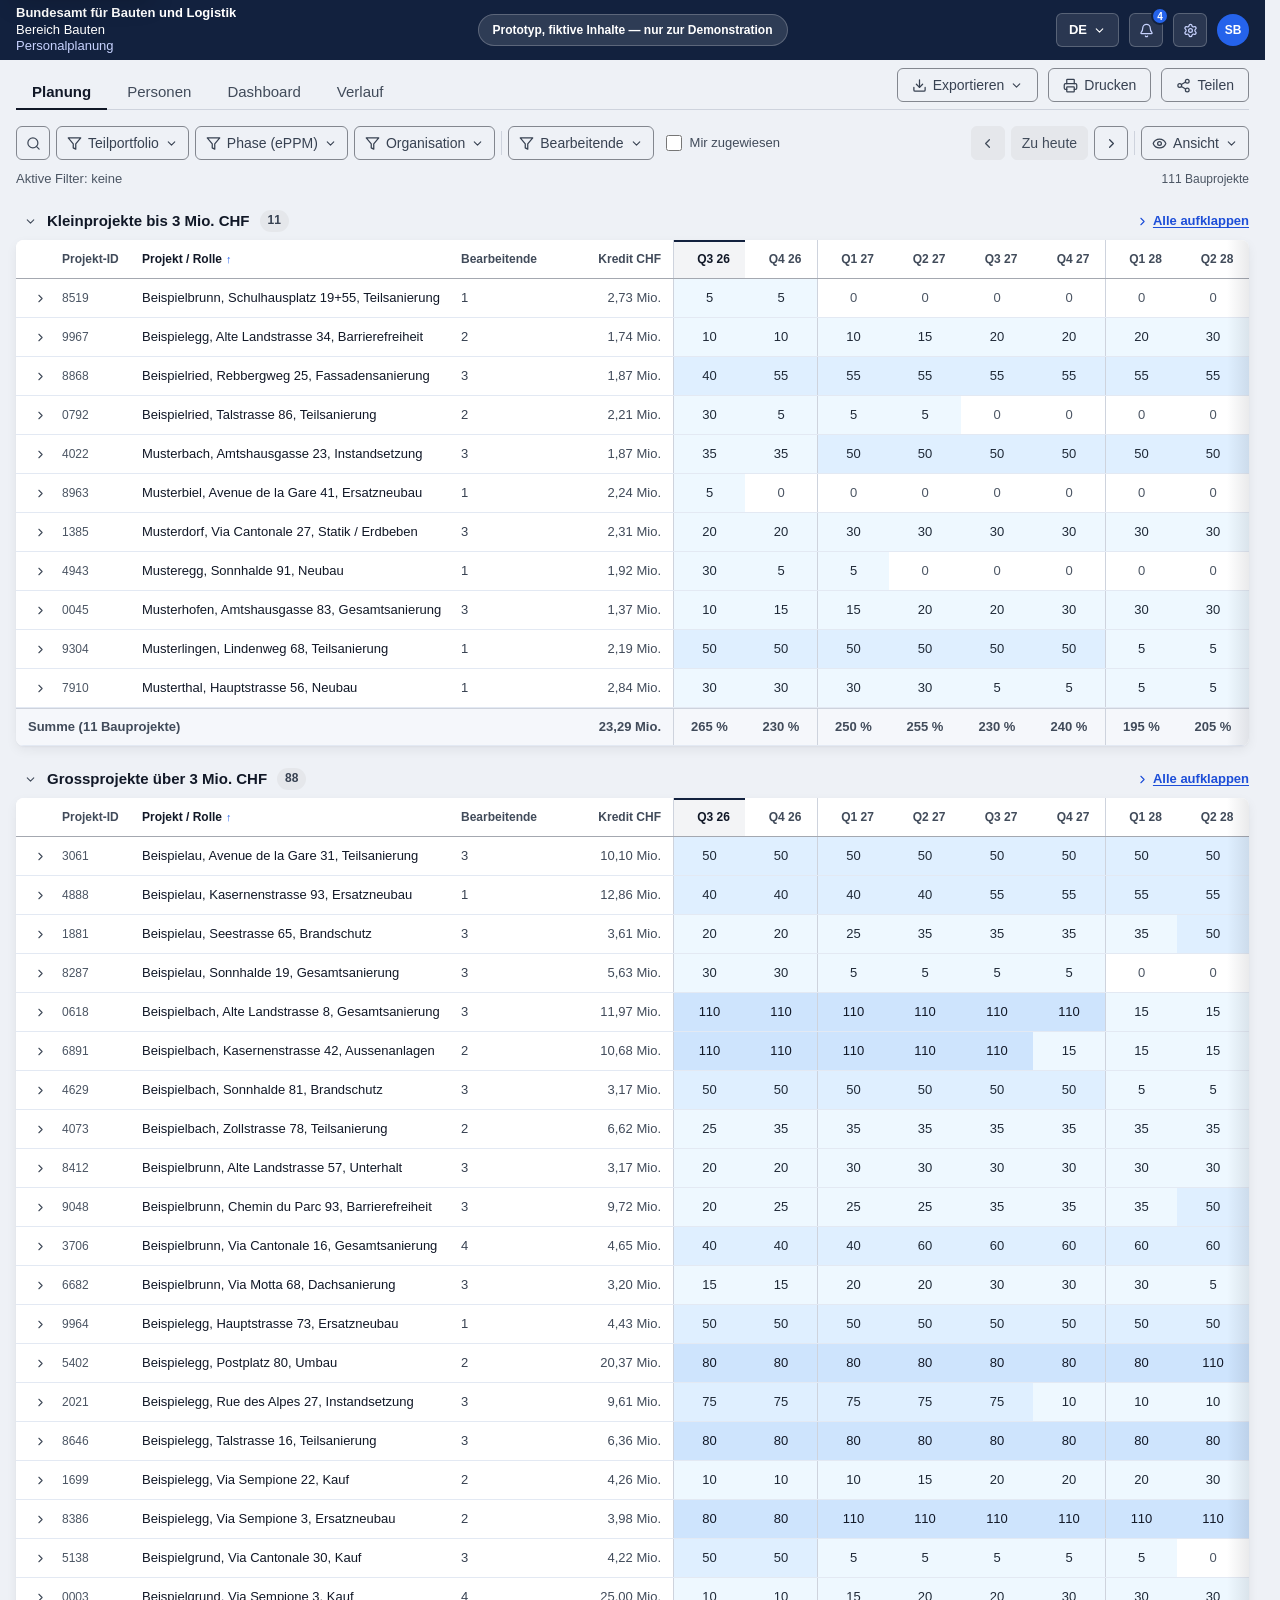
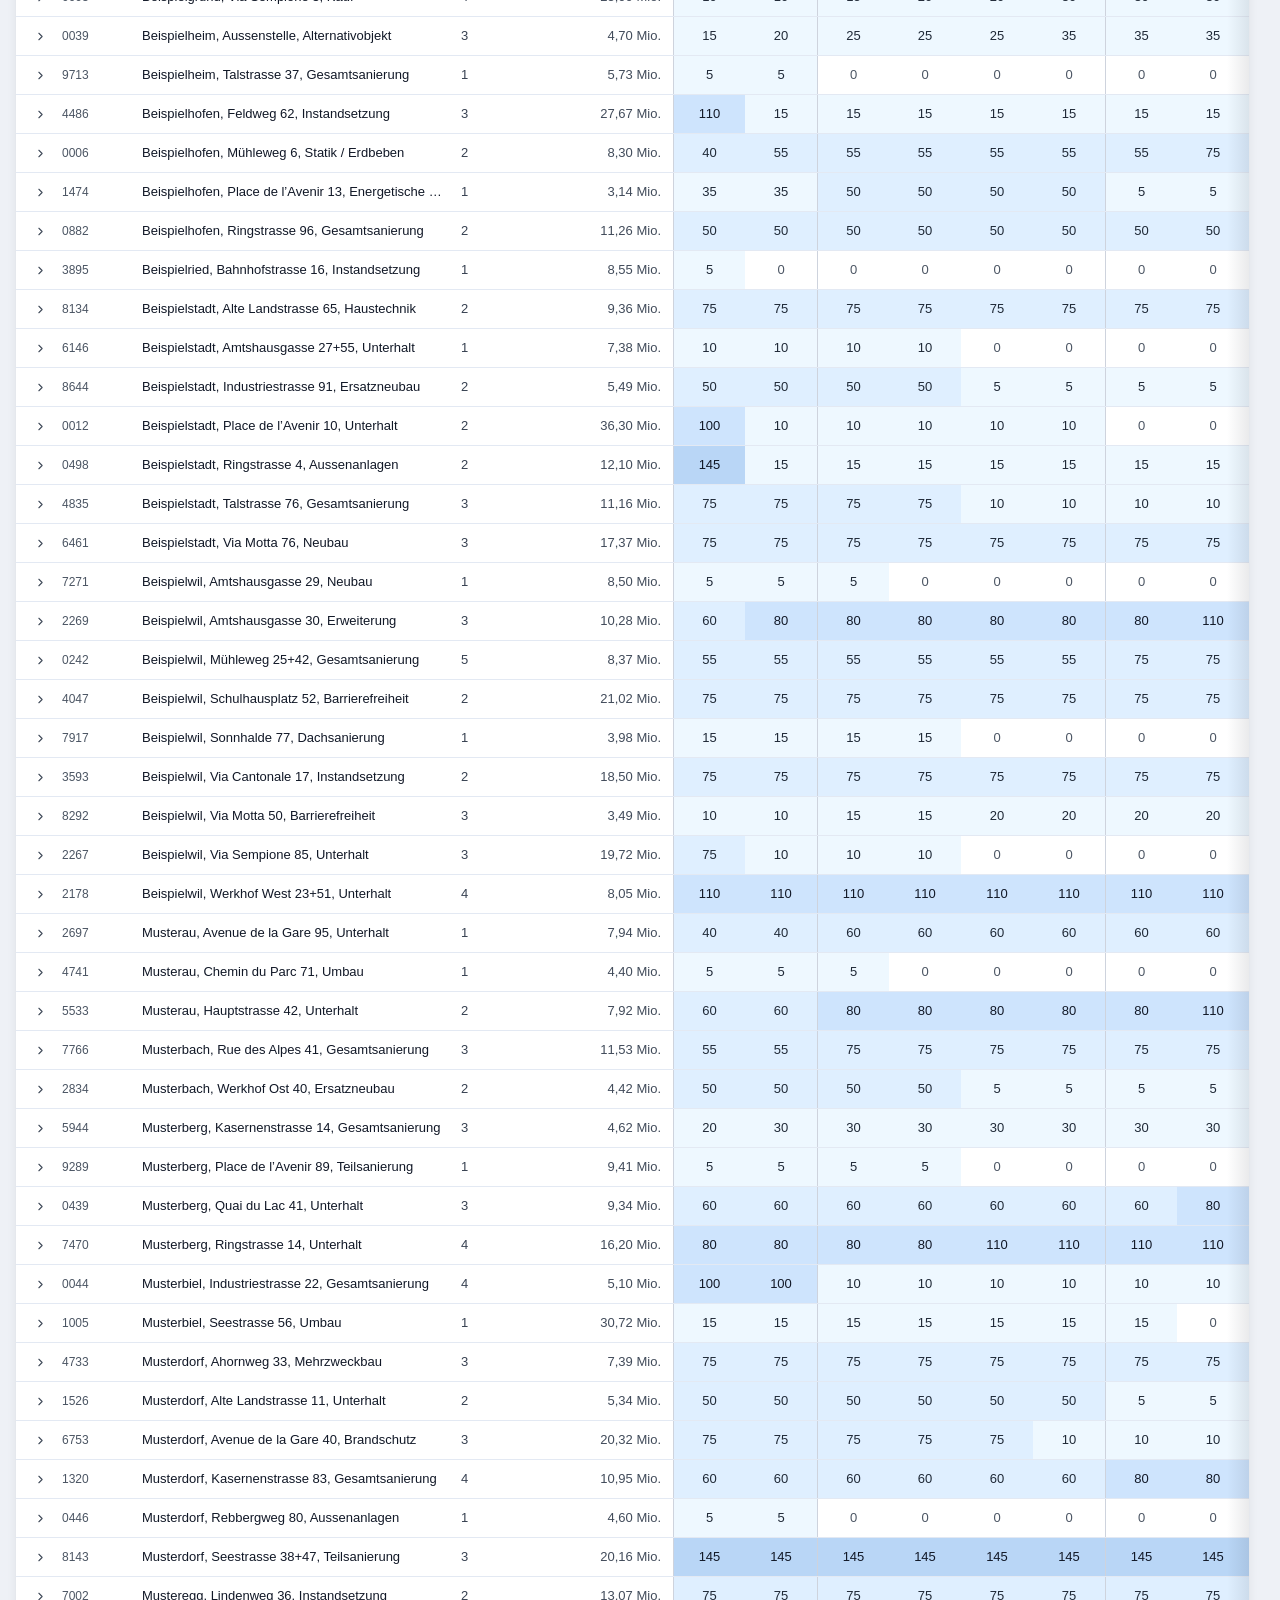
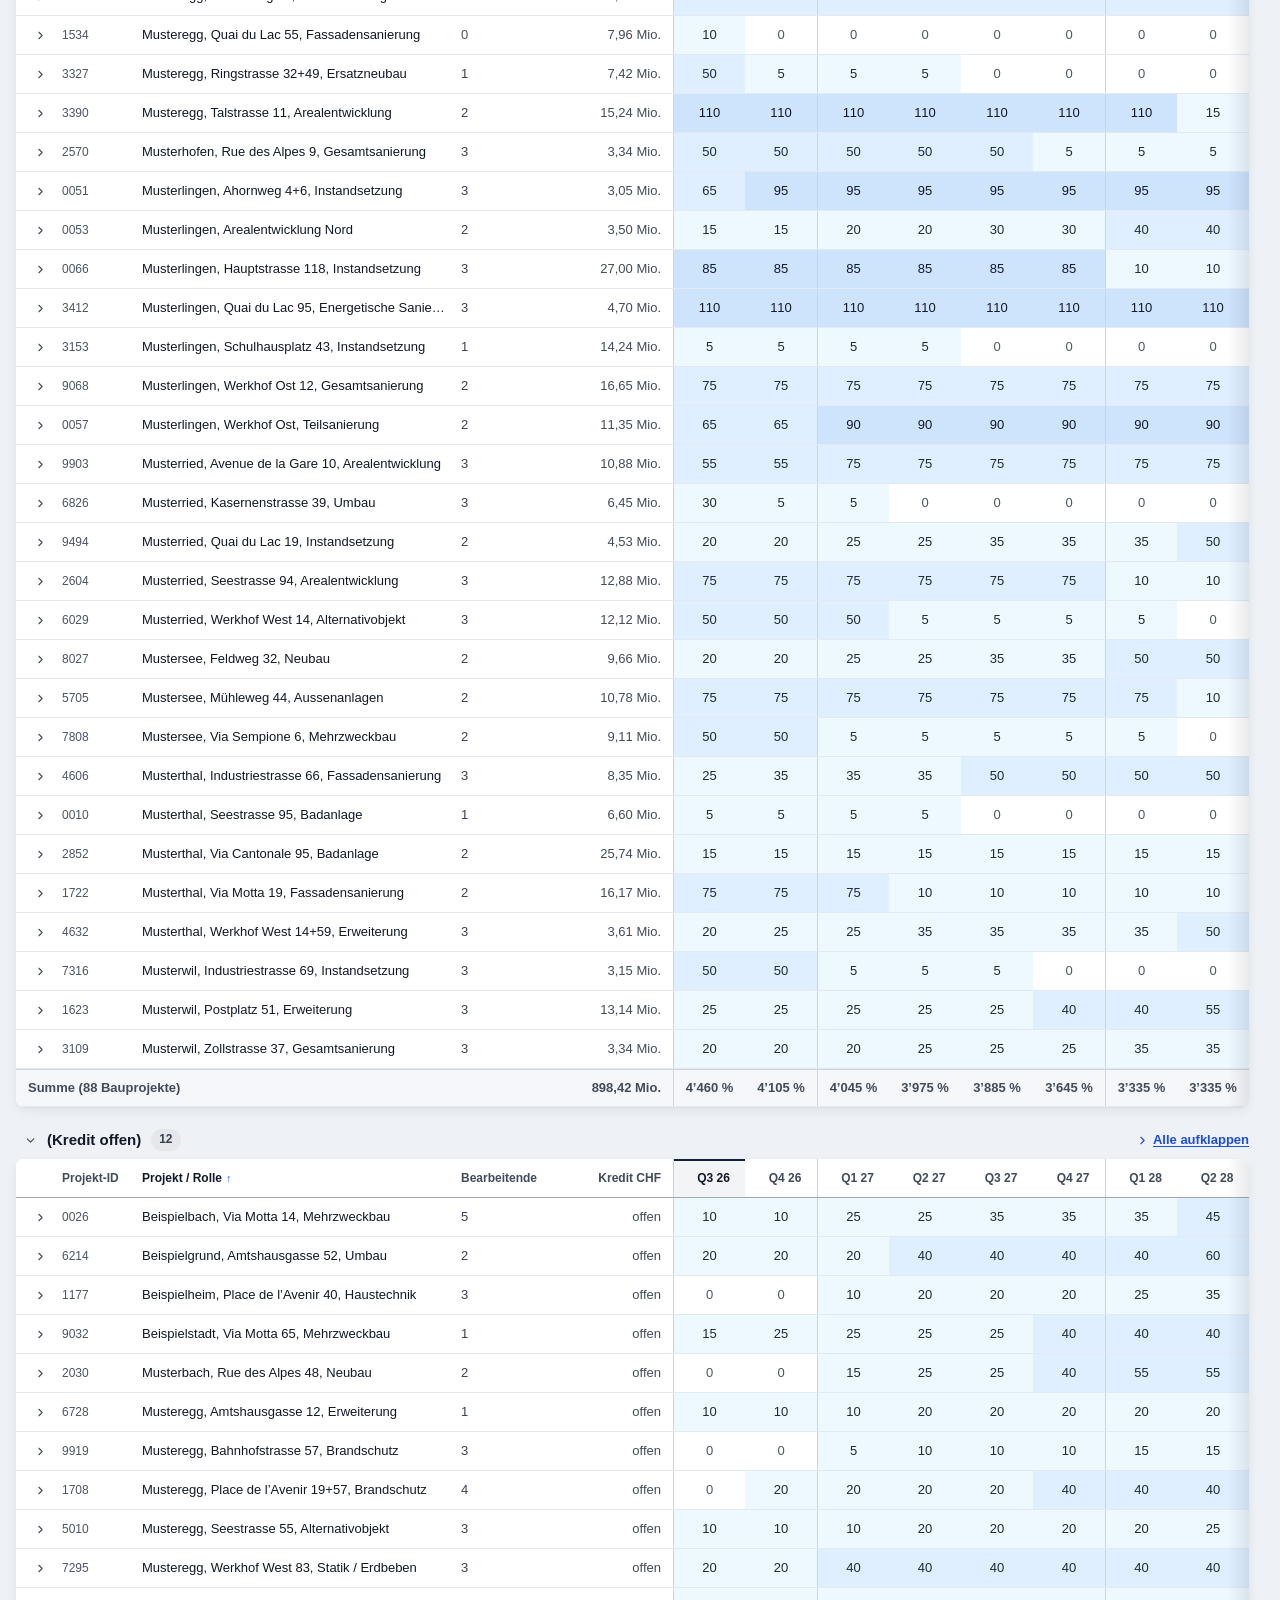
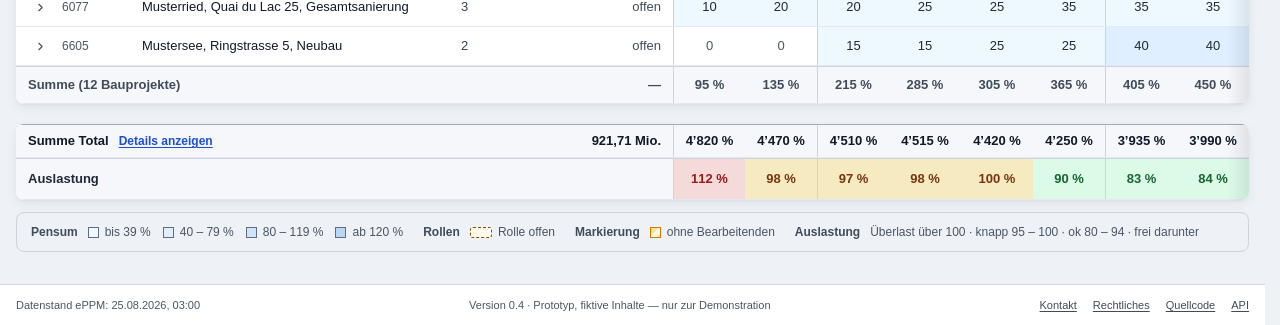
==== commit 89da59a3: "Apply user feedback; consistency review and design review User feedback - Planung and Personen: simp" ====
--- a/index.html
+++ b/index.html
@@ -15,6 +15,12 @@
 
 <a class="skip-link" href="#main">Zum Inhalt springen</a>
 
+<!-- Said to a screen reader when something changes that the reader did not
+     move to: a toast, the count beside the filters, a figure that was saved.
+     Outside #app, because #app is replaced on every render and a live region
+     has to be there before its text is. -->
+<div id="live" class="sr-only" role="status" aria-live="polite"></div>
+
 <div id="app" class="app">
   <div class="boot" role="status">
     <span class="boot__spinner" aria-hidden="true"></span>
--- a/css/tokens.css
+++ b/css/tokens.css
@@ -27,7 +27,6 @@
   --fill-chip:   #d9dee8;   /* 1.30:1 — a chip has to read as an object */
   --grey-200: #e5e7eb;
   --grey-300: #d1d5db;
-  --grey-400: #9ca3af;
   --grey-500: #6b7280;   /* 4.8:1 on white — disabled text, and nothing lighter says a word */
   --grey-550: #636b7a;   /* 5.4:1 — clears AA, and was judged too light to read; borders only now */
   --grey-600: #4b5563;   /* 7.6:1 on white, 6.7:1 on the page ground */
@@ -58,7 +57,6 @@
   --steel-50:  #f5f7fb;
   --steel-100: #f0f4fa;
   --steel-125: #eef1f6;
-  --steel-500: #9cb8de;
   --steel-550: #76879f;
 
   /* ==========================================================================
@@ -66,10 +64,8 @@
      ========================================================================== */
   --red-50:   #fef2f2;
   --red-100:  #f5dada;   /* greyscale 224 — the darkest status fill */
-  --red-200:  #fecaca;
   --red-300:  #fca5a5;
   --red-600:  #dc2626;
-  --red-700:  #b91c1c;
   --red-800:  #991b1b;
 
   --amber-50:  #fffbeb;
@@ -79,9 +75,7 @@
   --amber-750: #8a4a0b;
   --amber-900: #78350f;
 
-  --green-50:  #f0fdf4;
   --green-100: #dcfbe7;  /* greyscale 244 */
-  --green-200: #bbf7d0;
   --green-600: #16a34a;
   --green-800: #166534;
 
@@ -110,7 +104,6 @@
   --color-text-secondary:     var(--grey-650);   /* 8.8:1 on white, 7.8:1 on the page ground */
   --color-text-muted:         var(--grey-600);   /* 7.6:1 on white, 6.7:1 on the page ground */
   --color-text-disabled:      var(--grey-500);   /* 4.8:1 — greyed, and still a word */
-  --color-text-subtle:        var(--grey-400);   /* NON-TEXT ONLY — 2.5:1, for disabled glyphs and empty markers */
   --color-text-inverse:       var(--white);
   --color-text-link:          var(--blue-700);
   --color-text-link-hover:    var(--navy-900);
@@ -149,22 +142,9 @@
   --color-surface-pressed:  var(--grey-300);
 
   --color-surface-selected: var(--blue-50);
-
-  /*
-   * A standing notice about the application itself — not about the plan, and
-   * not a state a row can be in. Its own role rather than a borrowed one, so it
-   * cannot drift into meaning something about the data.
-   *
-   * blue-200 rather than one of the paler blues, because the page ground is
-   * itself a very light blue-grey: blue-50 measures 1.04:1 against it and
-   * blue-100 1.08:1, which separate by hue alone and so not at all for a reader
-   * who cannot see the hue. This one carries 1.32:1 as well as the hue, and
-   * still leaves the text at 11.9:1.
-   *
-   * The rule on top is blue-600: 3.46:1 against the band and 4.57:1 against the
-   * page, so the edge holds on both sides. blue-300 was the obvious choice and
-   * measured 1.21:1 against the band — a border nobody would see.
-   */
+  --color-surface-selected-hover: var(--blue-100);   /* a ticked menu item under the pointer */
+  --color-chip-bg:          var(--fill-chip);        /* a filter chip: an object on the page ground */
+
   --color-surface-frame:    var(--steel-50);   /* app frame + table header   */
   --color-scrim:            var(--alpha-ink-28);
 
@@ -178,6 +158,9 @@
   --color-brand-control-bg:            var(--alpha-white-10);
   --color-brand-control-bg-strong:     var(--alpha-white-12);
   --color-brand-control-border:        var(--alpha-white-22);
+  /* A light press is invisible on the navy header, so a control there darkens
+     its own fill instead. */
+  --color-brand-control-pressed:       var(--alpha-white-25);
 
   --color-accent:        var(--blue-600);
   --color-accent-fg:     var(--white);
@@ -216,14 +199,12 @@
      ========================================================================== */
   --color-danger-bg:            var(--red-100);
   --color-danger-fg:            var(--red-800);
-  --color-danger-fg-strong:     var(--red-700);
   --color-danger-border:        var(--red-300);
   --color-danger-solid:         var(--red-600);
 
   --color-warn-bg:        var(--amber-100);
   --color-warn-fg:        var(--amber-900);
   --color-warn-fg-alt:    var(--amber-750);
-  --color-warn-border:    var(--amber-200);
   --color-warn-solid:     var(--amber-600);
   --color-warn-bg-subtle: var(--amber-50);    /* "ohne Projektleitung" row   */
 
@@ -235,7 +216,6 @@
   --color-neutral-bg:     var(--grey-50);   /* greyscale 251 — the lightest */
   --color-neutral-fg:     var(--grey-600);
   --color-neutral-bg-alt: var(--grey-200);
-  --color-neutral-solid:  var(--grey-400);
 
   /* ==========================================================================
      11 · Ampel — the project lead's own utilisation
@@ -288,8 +268,8 @@
 
 
   /* Hatched fills: a delayed bar, and a bar with no project lead */
-  --pattern-delay:   repeating-linear-gradient(135deg, #fca5a5 0 5px, #fef2f2 5px 10px);
-  --pattern-no-lead: repeating-linear-gradient(135deg, #fde68a 0 5px, #fffbeb 5px 10px);
+  --pattern-delay:   repeating-linear-gradient(135deg, var(--red-300) 0 5px, var(--red-50) 5px 10px);
+  --pattern-no-lead: repeating-linear-gradient(135deg, var(--amber-200) 0 5px, var(--amber-50) 5px 10px);
 
   /* ==========================================================================
      13 · Typography
@@ -300,7 +280,6 @@
 
   --text-2xl:  24px;   /* page title                       */
   --text-xl:   22px;   /* KPI value, section heading       */
-  --text-lg:   18px;   /* stepper glyph, strong numeric    */
   --text-sub:  16px;   /* sub-section heading              */
   --text-tab:  15px;   /* tab labels, list item titles     */
   --text-btn:  14px;   /* button labels                    */
@@ -319,7 +298,6 @@
   --font-bold:     700;
 
   --leading-snug:    1.3;
-  --leading-compact: 1.4;
   --leading-normal:  1.5;
   --leading-relaxed: 1.55;
 
@@ -327,8 +305,6 @@
   --tracking-h3: -0.01em;
   --tracking-caption: 0.02em;   /* 10px badges — tiny text set solid reads as a blur */
 
-  /* The «not available» texture. An overlay, so it works over every heat step
-     and leaves the value's own colour alone. */
   /* ==========================================================================
      14 · Spacing
      ========================================================================== */
@@ -361,10 +337,7 @@
   --radius-pill: 9999px; /* round by nature — avatars, badges, switches       */
 
   /* ==========================================================================
-     16 · Borders, elevation, focus
-     ========================================================================== */
-  /* ==========================================================================
-     Motion
+     16 · Motion
      --------------------------------------------------------------------------
      Two durations carry the whole app: one for a control answering a pointer,
      one for something entering or leaving the page. A third would be a guess.
@@ -376,6 +349,9 @@
   --ease:      ease;
   --ease-in:   ease-in;
 
+  /* ==========================================================================
+     17 · Borders, elevation, focus
+     ========================================================================== */
   /* The WCAG 2.2 minimum for a pointer target. Named because it is a rule the
      design has to keep, not a measurement someone picked. */
   --target-min: 24px;
@@ -405,21 +381,38 @@
   --scroll-edge-w: 22px;
   --shadow-modal: 0 24px 48px rgba(0, 0, 0, 0.18);
 
-  --rail-danger: inset 3px 0 0 var(--red-600);
-  --rail-warn:   inset 3px 0 0 var(--amber-600);
+  /* The stripe down the left edge of a row that needs a look. */
+  --rail-width:  3px;
+  --rail-danger: inset var(--rail-width) 0 0 var(--color-danger-solid);
+  --rail-warn:   inset var(--rail-width) 0 0 var(--color-warn-solid);
 
   /* blue-700, not blue-500: the ring is painted onto the neighbouring heat
      cell, where 500 measured 2.46:1. 700 clears 3:1 on every ground it meets. */
-  --focus-ring:        3px solid var(--blue-700);
+  --color-focus:       var(--blue-700);
+  /* On the navy header and on a near-black fill the blue ring measured 2.4:1
+     and 2.7:1 — under the 3:1 a focus indicator needs. White holds 16:1. */
+  --color-focus-on-dark: var(--white);
+  --focus-ring-width:  3px;
+  --focus-ring:        var(--focus-ring-width) solid var(--color-focus);
   --focus-ring-offset: 2px;
-  --ring-cell-edit:    inset 0 0 0 2px var(--blue-600);
-
-  /* ==========================================================================
-     17 · Layout metrics
-     ========================================================================== */
-  --layout-width:    1440px;   /* prose and cards: a readable measure */
-  --layout-width-grid: 1800px;  /* the two planning grids: at this width no
-                                   project name truncates any more */
+  --ring-cell-edit:    inset 0 0 0 var(--border-emphasis) var(--color-accent);
+
+  /* How far a link's underline stands off its text. */
+  --underline-offset:  2px;
+
+  /* ==========================================================================
+     18 · Layout metrics
+     ========================================================================== */
+  /*
+   * One measure for every page — they share a toolbar, and a page that steps
+   * in on the way from one tab to the next reads as a different site. 1904 is
+   * the planning grid with its whole window on it: the frozen block at its
+   * widest (694) and sixteen quarters at their floor (16 × 72) inside the
+   * page's padding. That is the width at which a 1920 screen — the usual one
+   * on a meeting-room wall, where nobody scrolls sideways — shows the plan
+   * whole. At 1800 it stopped two quarters short.
+   */
+  --layout-width:    1904px;
   --shell-pad-x:     28px;
   --header-height:   60px;
   --tabbar-height:   40px;
@@ -439,15 +432,14 @@
    * is as much of a ten-year plan as can be read at once; the rest is reached
    * by panning, the way every other overflow in these grids is. The whole plan
    * at one glance is what the A0 report is for.
-   */
-  --grid-period:       var(--grid-quarter);
-  --grid-period-max:   var(--grid-quarter-max);
-  /*
+   *
    * The same at every scale. Narrower months fitted more of them on screen but
    * left the sum rows too tight for their own figures — "4415 %" broke onto a
    * second line in a 52px column, and a total that wraps reads as two numbers.
    * What the scale changes is what a column means and how many there are.
    */
+  --grid-period:       var(--grid-quarter);
+  --grid-period-max:   var(--grid-quarter-max);
   /*
    * One column of a dashboard chart. Derived, not chosen: the widest value a
    * chart carries sets 37px and the widest axis label 31px, so anything below
@@ -456,22 +448,34 @@
    */
   --chart-col:          40px;
 
-  --grid-col-id:        62px;
+  /*
+   * Measured, not guessed: each column is as wide as the wider of its heading
+   * — with the sort arrow and its padding — and the longest value it holds in
+   * the fixtures, rounded up to four. Several were a good deal wider than
+   * that. «Bearbeitende» kept 164px from the days it held a list to choose
+   * a person from, for a count and a name of 124 at most; the credit kept
+   * 112 for 82; and one was narrower — the sub-portfolio cut «Bildung und
+   * Forschung» off at 110.
+   */
+  --grid-col-caret:     38px;    /* the caret that folds a row open: the card's inset, the button, a little air */
+  --grid-col-id:        80px;    /* the heading «Projekt-ID» with its arrow, 77; the number itself is 42 */
   --grid-col-title:     285px;   /* the floor; the column takes the slack */
-  --grid-col-title-max: 460px;   /* and its ceiling — the width at which the
-                                    longest project name fits */
-  --grid-col-phase:     152px;  /* «33 Bewilligungsverfahren» in full, 144px + padding */
-  --grid-col-lead:      140px;   /* «Dario Beispielmann» with 8px of air on each side */
-  --grid-col-portfolio: 110px;
-  --grid-col-organisation: 112px;  /* «PM Inland III», the longest short form, plus its padding */
-  --grid-col-credit:    112px;
-
-  /* The person table has its own five lead columns. */
-  --person-col-name:       150px;
-  --person-col-employment: 96px;   /* «Anstellung» in full, with its sort arrow */
-  --person-col-share:      112px;  /* «Projektanteil», likewise */
-  --person-col-projects:   84px;   /* «Projekte», likewise */
-  --person-col-peak:       76px;
+  --grid-col-title-max: 356px;   /* and its ceiling — the longest project name, 352 */
+  --grid-col-title-min: 132px;   /* on a phone, where the floor above would leave no room for
+                                    a single quarter: the place and the start of the street */
+  --grid-col-phase:     140px;   /* «22 Auswahlverfahren», 136 */
+  --grid-col-lead:      128px;   /* «Daniel Beispielmann» in a row under a project, 124; the heading is 95 */
+  --grid-col-portfolio: 152px;   /* «Bildung und Forschung», 149 */
+  --grid-col-organisation: 96px; /* the heading, 93; «PM Inland III», the longest short form, is 89 */
+  --grid-col-credit:    92px;    /* the heading, 85; a group's sum «898,42 Mio.», 82 */
+
+  /* The person table's own lead columns, measured the same way. */
+  --person-col-name:       140px;  /* «Daniel Beispielmann», 132; «Stv. Bearbeitender» under it, 113 */
+  --person-col-employment: 84px;   /* the heading «Anstellung» with its arrow, 81 */
+  --person-col-share:      96px;   /* «Projektanteil», likewise, 95 */
+  --person-col-projects:   72px;   /* «Projekte» with its arrow, 67, over a two-digit count; the
+                                      project names of an open row start here and run on across
+                                      the three columns after it — 348px for a longest name of 326 */
 
   /* Rows and controls */
   --row-height:         38px;
@@ -480,31 +484,54 @@
 
   /* Popovers and the dialog: one width each, read by the stylesheet and by
      the code that places them (tokenPx), so the two cannot drift apart. */
-  --pop-width:          308px;  /* the pensum editor */
-  --pop-assign-width:   336px;  /* the Bearbeitender picker */
   --modal-width:        760px;
 
   /* The milestone diamond's hit area. Every diamond sits in a band, so there
      is one size; the printed sheet scales its own down. */
-  --gate-size:          20px;
+  --gate-size:          24px;   /* the least a pointer target may be — see --target-min */
   --row-height-list:    48px;
   --bar-height:      24px;
   /* The bar plan inside a pensum row: a strip under the figures, tall enough
      for the sub-phase number and no more. */
   --band-height:     14px;
 
+  /* A row that belongs to another row: the column head over the rows, a role
+     under its project, a note under the totals. */
+  --row-height-sub:     30px;
+
+  /* A mark inside a control — the menu's tickbox, a native checkbox, the boot
+     spinner — and the milestone diamond, which the legend's swatches match. */
+  --mark-size:          16px;
+  --diamond-size:       11px;
+
+  /* Three heights carry every control: a chip or a compact band, an item
+     inside a menu or a dialog, a button on the page. A fourth, 36px, was the
+     field of one dialog and its button; a fifth, 28px, one icon button. */
   --control-height-sm: 26px;
   --control-height:    32px;
   --control-height-lg: 34px;
-  --control-height-xl: 36px;
-  --control-height-2xl: 38px;
+
+  /* The count on a control — a filter's, the bell's. */
+  --badge-size:        18px;
+
+  /*
+   * A menu comes in four widths, by what it holds. There were twelve — 170,
+   * 180, 190, 212, 216, 244, 260, 276, 284, 296, 312 and 348px — each fitted to
+   * its own longest label, so no two menus on a page were the same width
+   * and none lined up with the control it opened from by more than chance.
+   * Every menu took the next step up; none got narrower.
+   */
+  --menu-width-sm: 200px;   /* a few short words: page size, zoom, paper, export */
+  --menu-width:    248px;   /* a list of names: language, organisation, a card's menu */
+  --menu-width-lg: 296px;   /* long labels, or a label and a switch: sub-portfolio, phase, Ansicht */
+  --menu-width-xl: 348px;   /* a search field or a sentence: people, notifications */
 
   --switch-width:  34px;
   --switch-height: 19px;
   --switch-knob:   15px;
   --avatar-size:   32px;
   /* ==========================================================================
-     Paper
+     19 · Paper
      --------------------------------------------------------------------------
      The printed sheet is its own design at absolute sizes, because a page is a
      fixed physical thing and does not scale with the viewport. Naming the
@@ -530,7 +557,7 @@
   --dot-size:      10px;
 
   /* ==========================================================================
-     18 · Stacking order
+     20 · Stacking order
      ========================================================================== */
   --z-base:    1;
   --z-raised:  2;
@@ -542,7 +569,6 @@
   --z-frozen:  8;
   --z-popover: 70;
   --z-scrim:   79;
-  --z-modal:   80;
   --z-toast:   90;
 }
 
--- a/css/main.css
+++ b/css/main.css
@@ -40,26 +40,79 @@
 h1, h2, h3, p, dl, dd, figure { margin: 0; }
 ul, ol { margin: 0; padding: 0; list-style: none; }
 
-a { color: var(--color-text-link); text-decoration: underline; text-underline-offset: 2px; }
+a { color: var(--color-text-link); text-decoration: underline; text-underline-offset: var(--underline-offset); }
 a:hover { color: var(--color-text-link-hover); }
 
 button, input, select, textarea { font: inherit; color: inherit; }
 
 :focus-visible { outline: var(--focus-ring); outline-offset: var(--focus-ring-offset); border-radius: var(--radius-xs); }
+/* The ring changes colour where the blue one would sink into the ground: on
+   the navy header and inside a chosen segment. A menu that opens from the
+   header is a white panel again. */
+.shell-header :focus-visible, .segmented button.is-on:focus-visible { outline-color: var(--color-focus-on-dark); }
+.shell-header .dd__panel :focus-visible { outline-color: var(--color-focus); }
+/* A search field hides its own ring — the frame around it is the field — so
+   the frame has to show it. Its border was the same blue focused and not. */
+.xsearch:has(input:focus-visible), .dd__searchfield:has(input:focus-visible) {
+  outline: var(--focus-ring); outline-offset: var(--focus-ring-offset);
+}
+/* Where focus lands when the thing that had it is gone: no ring round the page. */
+#main:focus { outline: none; }
 /*
  * These sit inside something with overflow:hidden, which ate the whole 5px ring
  * box — .prow__title lost it entirely. Drawn inside, it survives the clip.
  */
 .prow__title:focus-visible,
 .sorthead:focus-visible,
-.pcell--val:focus-visible,
 .segmented button:focus-visible,
-.pgrouphead__toggle:focus-visible { outline-offset: -3px; }
+.pgrouphead__toggle:focus-visible { outline-offset: calc(-1 * var(--focus-ring-width)); }
 
 .sr-only {
   position: absolute; width: 1px; height: 1px; padding: 0; margin: -1px;
   overflow: hidden; clip-path: inset(50%); white-space: nowrap;
 }
+
+/* --------------------------------------------------------------------------
+   Patterns — what several components share, said once. A component that
+   needs one joins the list here instead of repeating the declarations; what
+   is its own stays in its own rule further down.
+   -------------------------------------------------------------------------- */
+
+/* One line of text that ends in an ellipsis where the room runs out. A flex
+   or grid child also needs `min-width: 0` where it stands, or it never
+   shrinks below its text and there is nothing to cut. */
+.brand__text, .brand__sub, .proto-pill, .notify__title, .chip,
+.toolbar .btn > :not(.icon):not(.badge-count),
+.pgrouphead__name, .pcell--text, .pcell--title, .pcell--lead, .pcell--phase, .prow__title, .sorthead__label,
+.gantt__rowtitle, .gantt__barlabel,
+.gantt__row .gantt__col--phase, .gantt__row .gantt__col--lead, .gantt__row .gantt__col--portfolio,
+.gantt__row .gantt__col--organisation, .gantt__row .gantt__col--credit,
+.log__project, .sheet__lead, .sheet__project, .sheet__muted,
+.lane__role, .lane__person, .lane__label > .lane__project {
+  overflow: hidden; text-overflow: ellipsis; white-space: nowrap;
+}
+
+/* A card: a white surface lifted off the page ground by a soft shadow. */
+.kpi, .bi-card, .pblock, .table-card, .signout__card {
+  border-radius: var(--radius-lg); background: var(--color-surface); box-shadow: var(--shadow-raised);
+}
+/* The two that hold a table clip it to their corners. */
+.pblock, .table-card { overflow: hidden; }
+
+/* A name that opens a dialog — a project's, a person's: text until it is
+   pointed at, a link then. */
+button.prow__title:hover, .gantt__rowtitle:hover, .lane__label > .lane__project:hover {
+  color: var(--color-text-link); text-decoration: underline; text-underline-offset: var(--underline-offset);
+}
+
+/* The second line under a figure or a title, and the small print of a panel. */
+.kpi__note, .bi-card__sub { margin-top: var(--space-1); font-size: var(--text-sm); color: var(--color-text-muted); }
+.account__meta, .account__note, .signout__note, .signout__demo {
+  margin: 0; font-size: var(--text-sm); color: var(--color-text-muted);
+}
+
+/* The buttons at the right-hand end of a header, the shell's and the page's. */
+.shell-header__actions, .page-header__actions { display: flex; align-items: center; gap: var(--space-5); flex: 0 0 auto; }
 
 .skip-link {
   position: absolute; left: var(--space-4); top: -3rem; z-index: var(--z-toast);
@@ -75,8 +128,7 @@
 
 /* Numbers are tabular everywhere — a system rule, not an option. */
 .kpi__value, .pcell, .barlist__value, .colchart__val,
-.log__date, .log__value, .sorthead__label, .capband__cell,
-.minigrid__v { font-variant-numeric: tabular-nums; }
+.log__date, .log__value, .sorthead__label, .capband__cell { font-variant-numeric: tabular-nums; }
 
 /* ==========================================================================
    2 · Boot / error states
@@ -98,8 +150,8 @@
   background: var(--color-surface-sunken); padding: 1px var(--space-3); border-radius: var(--radius-sm);
 }
 .boot__spinner {
-  width: 16px; height: 16px; border-radius: var(--radius-pill);
-  border: 2px solid var(--color-border-rule); border-top-color: var(--color-accent);
+  width: var(--mark-size); height: var(--mark-size); border-radius: var(--radius-pill);
+  border: var(--border-emphasis) solid var(--color-border-rule); border-top-color: var(--color-accent);
   animation: spin var(--dur-spin) linear infinite;
 }
 @keyframes spin { to { transform: rotate(360deg); } }
@@ -126,9 +178,7 @@
   display: flex; align-items: center; gap: var(--space-6);
   color: inherit; text-decoration: none; flex: 0 1 auto; min-width: 0;
 }
-.brand__text, .brand__sub {
-  min-width: 0; overflow: hidden; text-overflow: ellipsis; white-space: nowrap;
-}
+.brand__text, .brand__sub { min-width: 0; }
 .brand:hover { color: inherit; }
 .brand__text {
   display: block; font-size: var(--text-base); font-weight: var(--font-semibold);
@@ -156,10 +206,8 @@
   border-radius: var(--radius-pill);
   background: var(--color-brand-control-bg-strong);
   font-size: var(--text-sm); font-weight: var(--font-semibold);
-  white-space: nowrap; overflow: hidden; text-overflow: ellipsis;
-}
-
-.shell-header__actions { display: flex; align-items: center; gap: var(--space-5); flex: 0 0 auto; }
+}
+
 
 .hdr-btn {
   display: inline-flex; align-items: center; gap: var(--space-3);
@@ -173,8 +221,6 @@
 .hdr-btn:hover { background: var(--color-brand-control-bg-strong); }
 .hdr-btn--icon { width: var(--control-height-lg); padding: 0; justify-content: center; color: var(--color-brand-fg-muted); }
 .hdr-btn--icon:hover { color: var(--color-brand-fg); }
-/* The gear while its page is open: the outline at full strength says «you are here». */
-.hdr-btn[aria-current="page"] { border-color: var(--color-brand-fg); color: var(--color-brand-fg); }
 
 /* .dd already supplies the positioning context the badge anchors to. */
 .hdr-notify { flex: 0 0 auto; }
@@ -193,14 +239,13 @@
 .notify + .notify { border-top: var(--border-hairline) solid var(--color-border-subtle); }
 .notify__mark { margin-top: 5px; }   /* optical centre of the title line */
 .notify__mark { flex: 0 0 auto; }
-.notify__body { flex: 1; min-width: 0; display: flex; flex-direction: column; gap: 2px; }
+.notify__body { flex: 1; min-width: 0; display: flex; flex-direction: column; gap: var(--space-1); }
 /* Title and date share a line so the message below gets the panel's full width. */
 .notify__line {
   display: flex; align-items: baseline; justify-content: space-between; gap: var(--space-5);
 }
 .notify__title {
   font-weight: var(--font-semibold); color: var(--color-text-strong);
-  overflow: hidden; text-overflow: ellipsis; white-space: nowrap;
 }
 .notify__text { color: var(--color-text-secondary); font-size: var(--text-sm); white-space: normal; }
 .notify__head {
@@ -221,7 +266,7 @@
 .hdr-notify__badge {
   position: absolute; top: -6px; right: -6px;
   display: inline-flex; align-items: center; justify-content: center;
-  min-width: 17px; height: 17px; padding: 0 4px;
+  min-width: var(--badge-size); height: var(--badge-size); padding: 0 var(--space-2);
   border: var(--border-emphasis) solid var(--color-brand);
   border-radius: var(--radius-pill);
   background: var(--color-accent); color: var(--color-text-inverse);
@@ -256,8 +301,8 @@
  * Open, the field gives way before the labelled triggers do. At a fixed 250px
  * it was the one thing in the row that could not shrink, and the 216px it adds
  * over the closed icon were never in the row's budget — section 19 measured
- * the row with the search closed — so on a wide screen the group trigger
- * cropped to «Gruppieren ... Ke...». The floor is sized for the placeholder
+ * the row with the search closed — so on a wide screen the triggers beside
+ * it cropped. The floor is sized for the placeholder
  * «Projekt, ID oder Person» at 14px with the icon and the close button, about
  * 210px; an estimate, not yet measured on the rendered field.
  */
@@ -274,7 +319,7 @@
 .xsearch input::-webkit-search-cancel-button { display: none; }
 .xsearch__icon { display: inline-flex; flex: 0 0 auto; color: var(--color-text-muted); }
 .xsearch__close {
-  display: inline-flex; flex: 0 0 auto; border: 0; padding: 2px; background: none;
+  display: inline-flex; flex: 0 0 auto; border: 0; padding: var(--space-1); background: none;
   color: var(--color-text-muted); cursor: pointer; border-radius: var(--radius-sm);
 }
 .xsearch__close:hover { background: var(--color-surface-sunken); color: var(--color-text-strong); }
@@ -316,13 +361,6 @@
  * but it opens from the same shell, and a page that steps in by 240px on each
  * side read as a different site.
  */
-:root[data-tab="overview"],
-:root[data-tab="people"],
-:root[data-tab="dashboard"],
-:root[data-tab="history"],
-:root[data-tab="api"],
-:root[data-tab="export"],
-:root[data-tab="settings"] { --layout-width: var(--layout-width-grid); }
 
 /*
  * Ground rules: navy chrome, one white strip that answers "where am I", then a
@@ -368,7 +406,6 @@
   font-size: var(--text-2xl); font-weight: var(--font-semibold);
   color: var(--color-text-strong);
 }
-.page-header__actions { display: flex; align-items: center; gap: var(--space-5); flex: 0 0 auto; }
 
 .tabs {
   display: flex; gap: var(--space-2); margin-top: var(--space-6);
@@ -405,17 +442,12 @@
 .kpi-strip {
   display: grid; grid-template-columns: repeat(auto-fit, minmax(220px, 1fr)); gap: var(--space-8);
 }
-.kpi {
-  padding: var(--space-10);
-  border-radius: var(--radius-lg); background: var(--color-surface);
-  box-shadow: var(--shadow-raised);
-}
+.kpi { padding: var(--space-10); }
 .kpi__label { font-size: var(--text-base); font-weight: var(--font-regular); color: var(--color-text-secondary); }
 .kpi__value {
   margin-top: var(--space-3); font-size: var(--text-xl);
   font-weight: var(--font-semibold); color: var(--color-text-strong);
 }
-.kpi__note { margin-top: var(--space-1); font-size: var(--text-sm); color: var(--color-text-muted); }
 
 /* ==========================================================================
    5 · Buttons, switches, chips, dropdowns
@@ -479,7 +511,7 @@
  */
 :is(.btn, .iconbtn, .dd__item, .tabs__tab, .segmented button,
     .pgrouphead__toggle, .sheetbar button,
-    .pop__step, .toolbar__check, .modal__close):active:active {
+    .toolbar__check, .modal__close):active:active {
   background: var(--color-surface-pressed);
 }
 
@@ -508,7 +540,7 @@
 }
 /* A light press is invisible on the navy header, so those two darken instead. */
 .hdr-btn:active:active, .avatar[data-act]:active:active {
-  background: var(--alpha-white-25);
+  background: var(--color-brand-control-pressed);
 }
 
 /* A chosen control still answers the pointer; without this it read as dead. */
@@ -521,7 +553,7 @@
  */
 .iconbtn {
   display: inline-flex; align-items: center; justify-content: center;
-  width: 28px; height: 28px; padding: 0;
+  width: var(--control-height); height: var(--control-height); padding: 0;
   border: var(--border-hairline) solid transparent; border-radius: var(--radius);
   background: transparent; color: var(--color-text-secondary); cursor: pointer;
 }
@@ -532,8 +564,8 @@
 .linkbtn {
   min-height: var(--target-min); border: 0; padding: 0; background: none;
   color: var(--color-text-link); font-size: var(--text-base); font-weight: var(--font-semibold);
-  text-decoration: underline; text-underline-offset: 2px; cursor: pointer;
-  display: inline-flex; align-items: center; gap: 4px;
+  text-decoration: underline; text-underline-offset: var(--underline-offset); cursor: pointer;
+  display: inline-flex; align-items: center; gap: var(--space-2);
 }
 .linkbtn:hover { color: var(--color-text-link-hover); }
 
@@ -554,7 +586,7 @@
 
 .badge-count {
   display: inline-flex; align-items: center; justify-content: center;
-  min-width: 18px; height: 18px; padding: 0 5px;
+  min-width: var(--badge-size); height: var(--badge-size); padding: 0 5px;
   border-radius: var(--radius-pill);
   background: var(--color-text-strong); color: var(--color-text-inverse);
   font-size: var(--text-xs); font-weight: var(--font-semibold);
@@ -571,11 +603,11 @@
   display: inline-flex; align-items: center; gap: var(--space-3);
   height: var(--control-height-sm); padding: 0 var(--space-4) 0 var(--space-5);
   border-radius: var(--radius-pill);
-  background: var(--fill-chip); color: var(--color-text);
+  background: var(--color-chip-bg); color: var(--color-text);
   font-size: var(--text-base); font-weight: var(--font-semibold);
   /* A search term is free text and a chip repeats it. Without a ceiling one
      long unbroken token sets the width of the whole document. */
-  max-width: 22rem; overflow: hidden; text-overflow: ellipsis; white-space: nowrap;
+  max-width: 22rem;
 }
 /* The glyph stays small; the hit area is the one the design system requires. */
 .chip__x, .xsearch__close {
@@ -600,8 +632,16 @@
 .segmented button:hover { background: var(--color-surface); }
 /* A chosen segment still answers the pointer; without this it read as dead. */
 .segmented button.is-on:hover { filter: brightness(1.12); }
+/* Greyed with the switches beside it in a menu, and for the same reason: the
+   choice is still readable, and there is nothing for it to change just now. */
+.segmented button:disabled, .segmented button:disabled:hover {
+  background: transparent; color: var(--color-text-disabled); cursor: default; filter: none;
+}
 .segmented button.is-on {
   background: var(--color-toggle-on); color: var(--color-toggle-on-fg); font-weight: var(--font-semibold);
+}
+.segmented button.is-on:disabled, .segmented button.is-on:disabled:hover {
+  background: var(--color-neutral-bg-alt); color: var(--color-text-disabled);
 }
 
 /* Dropdowns ---------------------------------------------------------------- */
@@ -623,7 +663,7 @@
  */
 .dd__panel {
   position: fixed; z-index: var(--z-popover);
-  width: var(--dd-w, 244px);
+  width: var(--dd-w, var(--menu-width));
   /* never wider or taller than the window leaves room for */
   max-width: calc(100vw - 2 * var(--space-8));
   max-height: min(70vh, var(--dd-max-h, 70vh));
@@ -644,7 +684,7 @@
 }
 .dd__item > span:first-child:not(.dd__tickbox):not(.notify__mark) { flex: 1; min-width: 0; }
 .dd__item:hover { background: var(--color-surface-hover); }
-.dd__item.is-checked:hover { background: var(--blue-100); }
+.dd__item.is-checked:hover { background: var(--color-surface-selected-hover); }
 .dd__item.is-checked {
   background: var(--color-surface-selected); color: var(--color-text-strong);
   font-weight: var(--font-semibold);
@@ -659,7 +699,7 @@
 .dd__check { flex: 0 0 auto; display: inline-flex; color: var(--color-accent); }
 
 .dd__tickbox {
-  flex: 0 0 16px; width: 16px; height: 16px; box-sizing: border-box;
+  flex: 0 0 var(--mark-size); width: var(--mark-size); height: var(--mark-size); box-sizing: border-box;
   border: var(--border-control) solid var(--color-border-emphasis);
   border-radius: var(--radius-sm); background: var(--color-surface);
 }
@@ -678,10 +718,13 @@
   padding: 0 var(--space-5) var(--space-4); color: var(--color-text-muted);
 }
 .dd__bulk button {
-  border: 0; padding: 0; background: none;
+  min-height: var(--target-min); border: 0; padding: 0; background: none;
   color: var(--color-text-link); font-size: var(--text-sm); font-weight: var(--font-semibold); cursor: pointer;
 }
-.dd__divider { height: 1px; margin: var(--space-3) 0; background: var(--color-border); }
+.dd__divider { height: var(--border-hairline); margin: var(--space-3) 0; background: var(--color-border); }
+.dd__panel--sm { --dd-w: var(--menu-width-sm); }
+.dd__panel--lg { --dd-w: var(--menu-width-lg); }
+.dd__panel--xl { --dd-w: var(--menu-width-xl); }
 .dd__segmented { padding: 0 var(--space-5) var(--space-5); }
 
 /* Search inside a menu — the lead list has to survive a real directory. */
@@ -720,14 +763,20 @@
 
 .toolbar {
   display: flex; align-items: center; gap: var(--space-4);
-  flex-wrap: nowrap; min-width: 0;
-}
+  /* The row breaks when it has to and not before. Its right-hand half — the
+     steps and «Ansicht» — is one item, so it takes the second line whole and
+     keeps to the right-hand end of it. Where that happens depends on the tab,
+     the language, an open search field and how many filters carry a count, so
+     no window width is named: there used to be three (1100, 1250 and 1300px),
+     each an estimate for one of those cases, and a fourth for the phone that
+     the second of them overrode. */
+  flex-wrap: wrap; min-width: 0;
+}
+.toolbar__end { display: flex; align-items: center; gap: inherit; flex: 0 0 auto; margin-left: auto; }
 /* Labelled triggers give up width before the row ever breaks. */
 .toolbar > .dd { min-width: 0; }
 .toolbar > .dd > .btn { max-width: 100%; }
-.toolbar .btn > :not(.icon):not(.badge-count) {
-  min-width: 0; overflow: hidden; text-overflow: ellipsis; white-space: nowrap;
-}
+.toolbar .btn > :not(.icon):not(.badge-count) { min-width: 0; }
 .toolbar .btn { min-width: 0; }
 /* A filter you switch on, not a mode you enter — so it reads as a checkbox. */
 .toolbar__check {
@@ -738,10 +787,10 @@
   white-space: nowrap;
 }
 .toolbar__check:hover { background: var(--color-surface-hover); color: var(--color-text-strong); }
-.toolbar__check input { width: 16px; height: 16px; margin: 0; accent-color: var(--color-brand); cursor: pointer; }
+.toolbar__check input { width: var(--mark-size); height: var(--mark-size); margin: 0; accent-color: var(--color-brand); cursor: pointer; }
 .toolbar__check:has(input:checked) { color: var(--color-text-strong); font-weight: var(--font-semibold); }
 
-.toolbar__sep { width: 1px; height: var(--space-11); background: var(--color-border); }
+.toolbar__sep { width: var(--border-hairline); height: var(--space-11); background: var(--color-border); }
 .toolbar__spacer { flex: 1; }
 
 /*
@@ -789,19 +838,16 @@
  * content and its edges left the window. app.js keeps the scrollers in step,
  * so every card still shows the same time window.
  */
-.pblock {
-  border-radius: var(--radius-lg);
-  background: var(--color-surface);
-  box-shadow: var(--shadow-raised);
-  overflow: hidden;
-}
 .pblock + .pgroup, .pgroup + .pblock { margin-top: var(--space-13); }
 .pblock > .prow:first-child { border-radius: var(--radius-lg) var(--radius-lg) 0 0; }
 .pblock > .prow:last-child { border-radius: 0 0 var(--radius-lg) var(--radius-lg); border-bottom: 0; }
 .pblock > .prow:first-child > :last-child { border-top-right-radius: var(--radius-lg); }
 .pblock > .prow:last-child > :last-child { border-bottom-right-radius: var(--radius-lg); }
 
-.pgrid { position: relative; overflow-x: auto; }
+/* scroll-padding: a cell that takes focus is scrolled into view, and without
+   it «in view» included the strip under the frozen columns — a figure could
+   be typed into a field nobody could see. */
+.pgrid { position: relative; overflow-x: auto; scroll-padding-inline-start: var(--sticky-w, 0px); }
 
 /*
  * One track for the whole grid. Every row is its own CSS grid, so they only
@@ -865,7 +911,7 @@
 .has-more::before { opacity: 1; }
 
 .prow--head {
-  min-height: 30px; --row-bg: var(--color-surface);
+  min-height: var(--row-height-sub); --row-bg: var(--color-surface);
   border-bottom: var(--border-hairline) solid var(--color-border-rule);
   font-size: var(--text-sm); font-weight: var(--font-semibold); color: var(--color-text-secondary);
 }
@@ -914,7 +960,6 @@
 .pgrouphead__name {
   min-width: 0; margin: 0;
   font-size: var(--text-tab); font-weight: var(--font-semibold); color: var(--color-text-strong);
-  white-space: nowrap; overflow: hidden; text-overflow: ellipsis;
 }
 
 .caret { display: inline-flex; color: var(--color-text-secondary); transition: transform var(--dur-fast) var(--ease); }
@@ -932,41 +977,23 @@
    edited, and against the hairline of the column before it. */
 .pcell--text, .pcell--title, .pcell--lead, .pcell--phase {
   padding-inline: var(--space-4);
-  white-space: nowrap; overflow: hidden; text-overflow: ellipsis; display: block;
+  display: block;
   line-height: var(--row-height);
 }
-.pcell--id { padding-right: var(--space-4); color: var(--color-text-muted); font-size: var(--text-sm); }
+.pcell--id { padding-inline: var(--space-4); color: var(--color-text-muted); font-size: var(--text-sm); }
 .pcell--title { padding-right: var(--space-4); }
 .prow__title {
   display: block; width: 100%; border: 0; padding: 0; background: none; text-align: left;
   /* The darker ink already makes the name the row's anchor; the weight on top
      of it only added mass to 111 rows. Its neighbours stay secondary. */
   color: var(--color-text-strong); font-size: var(--text-base);
-  white-space: nowrap; overflow: hidden; text-overflow: ellipsis; cursor: pointer;
-}
-.prow__title:hover { color: var(--color-text-link); text-decoration: underline; text-underline-offset: 2px; }
+}
+/* A project's name on Planung and a person's on Personen are links to a small
+   dialog, and look like one when pointed at. */
+button.prow__title { cursor: pointer; }
 .pcell--phase { color: var(--color-text-secondary); }
 .pcell--lead { color: var(--color-text); }
 .pcell--lead.is-none { color: var(--color-text-muted); }
-.leadbtn {
-  display: block; width: 100%; min-height: var(--target-min);
-  border: 0; padding: 0; background: none; text-align: left;
-  color: inherit; font: inherit; cursor: pointer;
-  white-space: nowrap; overflow: hidden; text-overflow: ellipsis;
-}
-/* Editable at rest looks like any other value; the pointer and the hover say
-   it is a control, which is as much as the reader asked to be told. */
-.leadbtn:hover { color: var(--color-text-link); text-decoration: underline solid; text-underline-offset: 3px; }
-/* Block-level, so it is exactly one line box tall and no row grows for it. */
-.lead-open {
-  display: flex; align-items: center; gap: var(--space-3);
-  font-style: italic;
-}
-.lead-open::before {
-  content: ""; flex: 0 0 auto; width: 6px; height: 6px;
-  border-radius: var(--radius-pill);
-  border: 1.5px solid var(--color-warn-solid);
-}
 /* The same right padding every other column has, so a figure sits at the same
    distance from its column edge in both grids. */
 .pcell--credit {
@@ -1014,10 +1041,10 @@
    dashboard draws the same cell and is read-only. */
 .pgrid--editable .pcell--val:hover { filter: brightness(.93); }
 
-.pcell--val.is-editing { position: relative; z-index: var(--z-raised); }
-.pcell--val.is-edited { box-shadow: inset 0 -3px 0 var(--color-accent); }
-
-button.pcell--val { cursor: pointer; }
+
+/* A quarter of a row that folds takes the row's pointer; it is no control of
+   its own — the caret in front of the row is. */
+.prow--project > .pcell--val { cursor: pointer; }
 
 .heat-null { background: var(--heat-null-bg); color: var(--heat-null-fg); }
 .heat-neg  { background: var(--heat-neg-bg);  color: var(--heat-neg-fg); }
@@ -1055,7 +1082,7 @@
   border-top: var(--border-hairline) solid var(--color-border-rule);
   font-size: var(--text-base); font-weight: var(--font-semibold); color: var(--color-text-strong);
 }
-.prow--foot { min-height: 30px; font-size: var(--text-sm); color: var(--color-text-secondary); }
+.prow--foot { min-height: var(--row-height-sub); font-size: var(--text-sm); color: var(--color-text-secondary); }
 /*
  * A group sum closes its own card, so it must not read as loudly as the total
  * that closes the table. Same structure, one step quieter, and no rule above
@@ -1109,10 +1136,10 @@
 }
 .pcell--num .sorthead { justify-content: flex-end; }
 .pcell--period .sorthead { justify-content: center; }
-.sorthead__label { min-width: 0; overflow: hidden; text-overflow: ellipsis; white-space: nowrap; }
+.sorthead__label { min-width: 0; }
 .sorthead__dir { flex: 0 0 auto; color: var(--color-accent); font-size: var(--text-xs); }
 .sorthead__dir:not(:empty) { margin-left: var(--space-2); }
-.sorthead:hover .sorthead__label { color: var(--color-text-strong); text-decoration: underline; text-underline-offset: 3px; }
+.sorthead:hover .sorthead__label { color: var(--color-text-strong); text-decoration: underline; text-underline-offset: var(--underline-offset); }
 .prow--head .is-sorted { color: var(--color-text-strong); }
 
 /* One legend, shared by the screen and the print sheet. */
@@ -1138,72 +1165,12 @@
 .legend dd { display: inline-flex; align-items: center; gap: var(--space-6); flex-wrap: wrap; margin: 0; }
 .legend__item { display: inline-flex; align-items: center; gap: var(--space-3); }
 .legend__swatch {
-  width: 11px; height: 11px; flex: 0 0 auto;
-  border: var(--border-hairline) solid var(--color-border-rule);
+  width: var(--diamond-size); height: var(--diamond-size); flex: 0 0 auto;
+  border: var(--border-hairline) solid var(--color-border-emphasis);
 }
 .legend__swatch.is-nolead { background: var(--pattern-no-lead); border-color: var(--color-warn-solid); }
 .legend__swatch.is-delay { background: var(--pattern-delay); border-color: var(--color-danger-solid); }
 .legend .diamond, .legend .ampel { flex: 0 0 auto; }
-
-/* ==========================================================================
-   8 · Edit popover
-   ========================================================================== */
-
-.pop {
-  position: fixed; z-index: var(--z-modal); width: var(--pop-width);
-  padding: var(--space-7);
-  border: var(--border-hairline) solid var(--color-border-emphasis);
-  border-radius: var(--radius-lg);
-  background: var(--color-surface); box-shadow: var(--shadow-modal);
-}
-.pop__kicker { font-size: var(--text-sm); font-weight: var(--font-semibold); color: var(--color-text-muted); }
-.pop__who { margin-top: var(--space-2); font-size: var(--text-btn); font-weight: var(--font-semibold); color: var(--color-text-strong); }
-.pop__what { font-size: var(--text-sm); color: var(--color-text-secondary); line-height: var(--leading-compact); }
-
-.pop__stepper { display: flex; align-items: center; gap: var(--space-4); margin-top: var(--space-6); }
-.pop__step {
-  display: inline-flex; align-items: center; justify-content: center;
-  width: var(--control-height-xl); height: var(--control-height-xl); flex: 0 0 auto;
-  border: var(--border-hairline) solid var(--color-border-strong); border-radius: var(--radius);
-  background: var(--color-surface); color: var(--color-text-strong); cursor: pointer;
-}
-.pop__step:hover { background: var(--color-surface-hover); }
-.pop__input {
-  display: flex; align-items: center; justify-content: center; gap: var(--space-2); flex: 1;
-  height: var(--control-height-xl);
-  border: var(--border-emphasis) solid var(--color-accent); border-radius: var(--radius);
-}
-.pop__input input {
-  width: 4.5ch; border: 0; background: none; outline: none; text-align: right;
-  font-size: var(--text-lg); font-weight: var(--font-bold); color: var(--color-text-strong);
-  font-variant-numeric: tabular-nums;
-  -moz-appearance: textfield;
-}
-.pop__input input::-webkit-outer-spin-button,
-.pop__input input::-webkit-inner-spin-button { -webkit-appearance: none; margin: 0; }
-.pop__unit { font-size: var(--text-btn); font-weight: var(--font-semibold); color: var(--color-text-secondary); }
-
-.pop__warn {
-  margin-top: var(--space-5); padding: var(--space-4) var(--space-5);
-  border: var(--border-hairline) solid; border-radius: var(--radius);
-  font-size: var(--text-sm); line-height: var(--leading-compact); font-weight: var(--font-semibold);
-}
-.pop__warn.is-none { background: var(--color-warn-bg-subtle);   border-color: var(--color-warn-border);          color: var(--color-warn-fg); }
-
-.pop__reason { display: block; margin-top: var(--space-5); }
-.pop__reasonlabel { font-size: var(--text-sm); font-weight: var(--font-semibold); color: var(--color-text-secondary); }
-.pop__reasonlabel span { font-weight: var(--font-regular); color: var(--color-text-muted); }
-.pop__reason textarea {
-  display: block; width: 100%; margin-top: var(--space-2); padding: var(--space-3) var(--space-4);
-  border: var(--border-hairline) solid var(--color-border-strong); border-radius: var(--radius);
-  background: var(--color-surface); font-size: var(--text-sm); line-height: var(--leading-compact);
-  resize: vertical;
-}
-.pop__rebook { margin-top: var(--space-5); }
-.pop__rebook .linkbtn { font-size: var(--text-sm); }
-.pop__actions { display: flex; gap: var(--space-4); margin-top: var(--space-6); }
-.pop__actions .btn { height: var(--control-height-xl); }
-.pop__actions .btn--primary { flex: 1; justify-content: center; }
 
 /* ==========================================================================
    9 · Modal
@@ -1245,48 +1212,13 @@
   font-size: var(--text-base); font-weight: var(--font-semibold); color: var(--color-text-strong);
 }
 
-.minigrid { display: grid; grid-template-columns: repeat(8, minmax(0, 1fr)); gap: var(--space-2); }
-.minigrid__col { display: flex; flex-direction: column; gap: var(--space-2); text-align: center; }
-.minigrid__q { font-size: var(--text-xs); font-weight: var(--font-semibold); color: var(--color-text-muted); }
-/* Live text, so it clears AA; --color-text-subtle is 2.54:1 and belongs to
-   disabled items, which the contrast rules exempt. */
-.minigrid__q span { color: var(--color-text-muted); font-weight: var(--font-regular); }
-.minigrid__v {
-  display: flex; align-items: center; justify-content: center; height: var(--control-height-lg);
-  border: var(--border-hairline) solid var(--color-border);
-  border-radius: var(--radius-sm);
-  font-size: var(--text-base); font-weight: var(--font-semibold);
-}
-
-.modal__log li {
-  display: grid; grid-template-columns: 100px 120px minmax(0, 1fr) 130px;
-  gap: var(--space-5); padding: var(--space-3) 0;
-  border-top: var(--border-hairline) solid var(--color-border-subtle);
-  font-size: var(--text-sm); color: var(--color-text-secondary);
-}
-.modal__log li:first-child { border-top: 0; }
-/* The person dialog lists projects in the same rows: number, name, phase, pensum. */
-.modal__log--projects li { grid-template-columns: 44px minmax(0, 1fr) 150px 64px; align-items: center; }
-.modal__log--projects li > :last-child { text-align: right; font-variant-numeric: tabular-nums; }
-.modal__log--projects .linkbtn { font-size: var(--text-sm); font-weight: var(--font-regular); text-align: left; }
-
-/* The person's own two figures: the contract and, where it differs, a project share. */
-.personedit {
-  display: grid; grid-template-columns: max-content max-content auto;
-  /* Both fields are a label over an input, so the button lines up with the inputs. */
-  align-items: end; justify-content: start; gap: var(--space-11);
-}
-.personedit .btn { height: var(--control-height-xl); }
-.personedit__note { margin-top: var(--space-4); font-size: var(--text-sm); color: var(--color-text-muted); }
-.personedit__error { margin-top: var(--space-5); font-size: var(--text-sm); font-weight: var(--font-semibold); color: var(--color-danger-fg); }
-
 .modal__foot {
   display: flex; align-items: center; justify-content: flex-end; gap: var(--space-4);
   padding: var(--space-8) var(--space-11);
   background: var(--color-surface-frame);
 }
 
-/* Project modal — the five facts the wireframe fixes in order. */
+/* The facts of a dialog — a project's four, a phase's, a gate's. */
 .facts { padding: var(--space-4) var(--space-11) var(--space-8); }
 .facts__row {
   display: grid; grid-template-columns: 180px minmax(0, 1fr); gap: var(--space-8);
@@ -1306,57 +1238,15 @@
 }
 
 /* Rebooking — von / Pensum / Dauer, then the person picker, then the reason. */
-.rebook {
-  display: grid; grid-template-columns: minmax(0, 1fr) 130px 150px;
-  gap: var(--space-8); padding: var(--space-8) var(--space-11) var(--space-6);
-}
-.rebook__field { display: flex; flex-direction: column; gap: var(--space-3); min-width: 0; }
-.rebook__label { font-size: var(--text-sm); font-weight: var(--font-semibold); color: var(--color-text-muted); }
-.rebook__readonly {
-  display: flex; align-items: center; height: var(--control-height-xl); padding: 0 var(--space-5);
-  border: var(--border-hairline) solid var(--color-border); border-radius: var(--radius);
-  background: var(--color-surface-frame);
-  font-size: var(--text-btn); font-weight: var(--font-semibold); color: var(--color-text-strong);
-}
-.rebook__amount { display: flex; align-items: center; gap: var(--space-4); font-size: var(--text-base); color: var(--color-text-secondary); }
-.rebook__amount input {
-  width: 72px; height: var(--control-height-xl); padding: 0 var(--space-4);
-  border: var(--border-hairline) solid var(--color-border-strong); border-radius: var(--radius);
-  text-align: right; font-variant-numeric: tabular-nums;
-}
-
-.rebook__to { display: flex; flex-direction: column; gap: var(--space-3); padding: 0 var(--space-11) var(--space-6); }
-.rebook__list {
-  max-height: 176px; overflow-y: auto;
-  border: var(--border-hairline) solid var(--color-border); border-radius: var(--radius);
-}
-/* Two columns, name and unit, at 60/40: the units line up down the list and
-   read as a column of their own, and none of them sits at the far edge, which
-   is where figures go. */
-.rebook__list li {
-  display: grid; grid-template-columns: 3fr 2fr; align-items: center; column-gap: var(--space-5);
-  min-height: var(--control-height-xl); padding: var(--space-3) var(--space-6);
-  border-bottom: var(--border-hairline) solid var(--color-border-subtle);
-  font-size: var(--text-base); cursor: pointer;
-}
-.rebook__list li:last-child { border-bottom: 0; }
-.rebook__list li:hover { background: var(--color-surface-hover); }
-.rebook__list li.is-on {
-  background: var(--color-surface-selected); color: var(--color-text-strong); font-weight: var(--font-semibold);
-}
-.rebook__role { min-width: 0; overflow: hidden; text-overflow: ellipsis; white-space: nowrap; color: var(--color-text-muted); font-size: var(--text-sm); font-weight: var(--font-regular); }
-.rebook__empty { color: var(--color-text-muted); cursor: default; }
-.rebook__reason { padding: 0 var(--space-11) var(--space-8); }
-
 .share { display: flex; gap: var(--space-4); padding: var(--space-8) var(--space-11) var(--space-11); }
 .share__field { flex: 1; min-width: 0; }
 .share__field input {
-  width: 100%; height: var(--control-height-xl); padding: 0 var(--space-6);
+  width: 100%; height: var(--control-height-lg); padding: 0 var(--space-6);
   border: var(--border-hairline) solid var(--color-border-strong); border-radius: var(--radius);
   background: var(--color-surface-frame); color: var(--color-text-secondary);
   font-family: var(--font-mono); font-size: var(--text-sm);
 }
-.share .btn { height: var(--control-height-xl); flex: 0 0 auto; }
+.share .btn { flex: 0 0 auto; }
 
 .modal__meta-line { margin-top: var(--space-2); font-size: var(--text-base); color: var(--color-text-muted); }
 
@@ -1371,8 +1261,6 @@
    ========================================================================== */
 
 .gantt {
-  /* --gantt-lead comes from the view: it is the width of whichever columns the
-     Attribute menu has switched on, and the overlay and the min-width follow it. */
   display: flex; flex-direction: column; gap: var(--space-13);
 }
 
@@ -1483,10 +1371,8 @@
   display: block; min-width: 0; flex: 1; min-height: var(--target-min);
   border: 0; padding: 0; background: none; text-align: left;
   font-size: var(--text-base); color: var(--color-text-strong);
-  white-space: nowrap; overflow: hidden; text-overflow: ellipsis;
   cursor: pointer;
 }
-.gantt__rowtitle:hover { color: var(--color-text-link); text-decoration: underline; text-underline-offset: 2px; }
 .gantt__row .gantt__col--id {
   font-size: var(--text-sm); color: var(--color-text-muted);
   font-variant-numeric: tabular-nums;
@@ -1497,7 +1383,7 @@
 .gantt__row .gantt__col--organisation,
 .gantt__row .gantt__col--credit {
   font-size: var(--text-base); color: var(--color-text-secondary);
-  white-space: nowrap; overflow: hidden; text-overflow: ellipsis; display: block;
+  display: block;
   line-height: var(--row-height);
 }
 
@@ -1533,12 +1419,11 @@
 .gantt__bar { cursor: pointer; text-align: left; transition: filter var(--dur-fast) var(--ease); }
 .gantt__bar:hover { filter: brightness(.95); }
 .gantt__bar:active { filter: brightness(.92); }
-.gantt__bar:focus-visible { outline-offset: -3px; }
+.gantt__bar:focus-visible { outline-offset: calc(-1 * var(--focus-ring-width)); }
 
 .gantt__bar.is-first { border-left: var(--border-hairline) solid var(--color-bar-border); border-radius: var(--radius-sm) 0 0 var(--radius-sm); }
 .gantt__bar.is-last { border-radius: 0 var(--radius-sm) var(--radius-sm) 0; }
 .gantt__bar.is-first.is-last { border-radius: var(--radius-sm); }
-.gantt__barlabel { white-space: nowrap; overflow: hidden; text-overflow: ellipsis; }
 
 .gantt__bar.is-delay {
   background: var(--pattern-delay); border-color: var(--color-danger-solid);
@@ -1567,13 +1452,13 @@
 .gantt__gate .diamond { transition: transform var(--dur-fast) var(--ease), box-shadow var(--dur-fast) var(--ease); }
 .gantt__gate:hover .diamond { transform: rotate(45deg) scale(1.25); }
 .gantt__gate:active .diamond { transform: rotate(45deg) scale(1.1); }
-.gantt__gate:focus-visible { outline-offset: -3px; }
+.gantt__gate:focus-visible { outline-offset: calc(-1 * var(--focus-ring-width)); }
 
 .gantt__more { display: inline-flex; color: var(--color-text-muted); }
 
 .gantt__rail {
   position: absolute; top: 50%; z-index: var(--z-base);
-  height: 1px; border-top: 2px dashed var(--color-border-rule);
+  height: 1px; border-top: var(--border-emphasis) dashed var(--color-border-rule);
 }
 .gantt__railcaption {
   position: absolute; top: 50%; transform: translateY(-50%); z-index: var(--z-raised);
@@ -1585,7 +1470,7 @@
 }
 
 .diamond {
-  flex: 0 0 auto; width: 11px; height: 11px;
+  flex: 0 0 auto; width: var(--diamond-size); height: var(--diamond-size);
   background: var(--color-milestone); transform: rotate(45deg);
 }
 
@@ -1604,14 +1489,11 @@
 .bi-card {
   display: flex; flex-direction: column; gap: var(--space-7);
   padding: var(--space-10);
-  border-radius: var(--radius-lg); background: var(--color-surface);
-  box-shadow: var(--shadow-raised);
 }
 .bi-card--full { grid-column: 1 / -1; }
 .bi-card__head { display: flex; align-items: flex-start; gap: var(--space-6); }
 .bi-card__head > div:first-child { flex: 1; min-width: 0; }
 .bi-card__title { font-size: var(--text-sub); font-weight: var(--font-semibold); color: var(--color-text-strong); }
-.bi-card__sub { margin-top: var(--space-1); font-size: var(--text-sm); color: var(--color-text-muted); }
 .bi-card__tools { margin-left: auto; }
 .bi-card__section { padding-top: var(--space-8); border-top: var(--border-hairline) solid var(--color-border-subtle); }
 .bi-card__subtitle { font-size: var(--text-base); font-weight: var(--font-semibold); color: var(--color-text-strong); }
@@ -1643,7 +1525,7 @@
     + (var(--chart-cols, 8) - 1) * var(--space-4));
 }
 .colchart__plot { position: relative; height: var(--chart-h, 150px); }
-.colchart__ref { position: absolute; left: 0; right: 0; border-top: 1px dashed var(--color-neutral-solid); }
+.colchart__ref { position: absolute; left: 0; right: 0; border-top: var(--border-hairline) dashed var(--color-border-emphasis); }
 /*
  * The label of the reference line sits at the right edge of what is on
  * screen, not of the track: the track is twice the card, and a label at its
@@ -1665,7 +1547,7 @@
 .colchart__grid { display: grid; grid-auto-columns: minmax(var(--chart-col), 1fr); grid-auto-flow: column; gap: var(--space-4); height: 100%; align-items: end; }
 .colchart__col { display: flex; flex-direction: column; justify-content: flex-end; gap: var(--space-2); height: 100%; }
 .colchart__val { font-size: var(--text-xs); font-weight: var(--font-semibold); text-align: center; }
-.colchart__bar { border-radius: var(--radius-sm) var(--radius-sm) 0 0; border: 1px solid; }
+.colchart__bar { border-radius: var(--radius-sm) var(--radius-sm) 0 0; border: var(--border-hairline) solid; }
 .colchart__axis { display: grid; grid-auto-columns: minmax(var(--chart-col), 1fr); grid-auto-flow: column; gap: var(--space-4); font-size: var(--text-xs); color: var(--color-text-secondary); text-align: center; }
 /* A value belongs on one line; the column is sized so that it fits. */
 .colchart__val { white-space: nowrap; }
@@ -1703,10 +1585,6 @@
    12 · Change log
    ========================================================================== */
 
-.table-card {
-  border-radius: var(--radius-lg); background: var(--color-surface); overflow: hidden;
-  box-shadow: var(--shadow-raised);
-}
 
 .log {
   display: grid; align-items: center; gap: var(--space-6);
@@ -1726,7 +1604,7 @@
 .log:hover:not(.log--head) { background: var(--color-surface-hover); }
 .log--empty { display: block; padding: var(--space-11); text-align: center; color: var(--color-text-muted); }
 .log__date { color: var(--color-text-secondary); }
-.log__project { min-width: 0; overflow: hidden; text-overflow: ellipsis; white-space: nowrap; }
+.log__project { min-width: 0; }
 .log__project .linkbtn { font-weight: var(--font-regular); text-align: left; }
 .log__change { color: var(--color-text-secondary); }
 .log__value { font-weight: var(--font-semibold); color: var(--color-text-strong); }
@@ -1902,8 +1780,7 @@
   --bar-height: 18px;
   --grid-col-id: 46px;
   --grid-col-title: 190px;
-  --gantt-lead: calc(var(--grid-col-id) + var(--grid-col-title));
-  margin-top: 6px;
+  margin-top: var(--space-3);
 }
 .sheet--landscape .sheet__gantt { --grid-col-title: 240px; }
 
@@ -1911,15 +1788,20 @@
 .sheet__gantt .gantt__track { grid-template-rows: 24px; }
 .sheet__gantt .gantt__axis { min-height: 24px; }
 .sheet__gantt .gantt__quarters { font-size: var(--sheet-text); }
-.sheet__gantt .gantt__axislabel { font-size: var(--sheet-text); padding-inline: 6px; }
-.sheet__gantt .gantt__rowlabel { padding: 0 6px; }
+.sheet__gantt .gantt__axislabel { font-size: var(--sheet-text); padding-inline: var(--space-3); }
+.sheet__gantt .gantt__rowlabel { padding: 0 var(--space-3); }
 .sheet__gantt .gantt__col--id { font-size: var(--sheet-text); }
+/* Every attribute column at the sheet's size and inside the sheet's row. They
+   kept the screen's 38px line, so switching one on — Bearbeitende is enough —
+   made each row 39px where the page budget counts 26, and an A4 sheet grew
+   70px past the paper. */
+.sheet__gantt .gantt__row .gantt__rowlabel { font-size: var(--sheet-text); line-height: 24px; }
 .sheet__gantt .gantt__rowtitle { font-size: var(--sheet-text); }
 .sheet__gantt .gantt__barlabel { font-size: var(--sheet-text); }
 .sheet__gantt .gantt__track { align-items: center; }
 
 /* The plan closes on the same figure the screen shows beneath it. */
-.sheet__gantt .gantt__row--load { border-top: 1px solid var(--color-border-rule); margin-top: 4px; }
+.sheet__gantt .gantt__row--load { border-top: var(--border-hairline) solid var(--color-border-rule); margin-top: var(--space-2); }
 .sheet__gantt .gantt__track--load {
   display: grid; grid-template-columns: repeat(var(--gantt-cols, 8), minmax(0, 1fr));
 }
@@ -1931,23 +1813,23 @@
  * Not grid rows here: on the bar plan the heading and the continuation note
  * span the whole sheet rather than sitting in the first column.
  */
-.sheet__gantt .sheet__row--more { display: block; padding: 4px 6px 0; }
+.sheet__gantt .sheet__row--more { display: block; padding: var(--space-2) var(--space-3) 0; }
 
 /* Not a grid row here: the bar plan's heading spans the whole sheet. */
 .sheet__gantt .sheet__grouphead {
-  display: flex; align-items: baseline; gap: 8px;
-  padding: 5px 6px; margin-top: var(--space-8);
+  display: flex; align-items: baseline; gap: var(--space-4);
+  padding: 5px var(--space-3); margin-top: var(--space-8);
   background: var(--color-surface-frame);
   font-size: var(--sheet-lead); font-weight: var(--font-semibold);
 }
 .sheet__gantt .sheet__grouphead:first-child { margin-top: 0; }
 
 .sheet__head {
-  display: flex; align-items: flex-start; justify-content: space-between; gap: 20px;
-  border-bottom: 2px solid var(--color-text-strong); padding-bottom: 12px;
-}
-.sheet__sender { display: flex; align-items: flex-start; gap: 12px; flex: 0 0 auto; }
-.sheet__sender img { display: block; margin-top: 2px; }
+  display: flex; align-items: flex-start; justify-content: space-between; gap: var(--space-10);
+  border-bottom: var(--border-emphasis) solid var(--color-text-strong); padding-bottom: var(--space-6);
+}
+.sheet__sender { display: flex; align-items: flex-start; gap: var(--space-6); flex: 0 0 auto; }
+.sheet__sender img { display: block; margin-top: var(--space-1); }
 .sheet__sender div { font-size: var(--sheet-lead); line-height: var(--leading-normal); }
 .sheet__sender span { display: block; white-space: nowrap; }
 .sheet__sender .is-muted { color: var(--color-text-muted); }
@@ -1960,7 +1842,7 @@
   white-space: nowrap;
 }
 
-.sheet__table { margin-top: 14px; }
+.sheet__table { margin-top: var(--space-7); }
 .sheet__row {
   display: grid; grid-template-columns: var(--sheet-cols);
   align-items: center; min-height: 22px;
@@ -1968,7 +1850,7 @@
   font-size: var(--text-xs);
 }
 .sheet__row--head {
-  min-height: var(--target-min); border-bottom: 1px solid var(--color-border-rule);
+  min-height: var(--target-min); border-bottom: var(--border-hairline) solid var(--color-border-rule);
   font-size: var(--sheet-text); font-weight: var(--font-semibold); color: var(--color-text-muted);
 }
 /*
@@ -1978,25 +1860,28 @@
  * the table's head agree with it.
  */
 .sheet__row--head > * { align-self: stretch; display: flex; align-items: center; }
+/* One line each, whatever is switched on. With six columns on an A4 portrait
+   sheet «Projekt-ID» broke into two lines and so did a group's credit sum —
+   11px the row budget does not know about, and twenty of fifty-one pages
+   came out taller than the paper. */
+.sheet__row--head > *, .sheet__row .sheet__num { white-space: nowrap; }
 .sheet__row--head > .sheet__num { justify-content: flex-end; }
 .sheet__row--head > .sheet__period { justify-content: center; }
-.sheet__id { padding-left: 8px; color: var(--color-text-muted); font-variant-numeric: tabular-nums; }
+.sheet__id { padding-left: var(--space-4); color: var(--color-text-muted); font-variant-numeric: tabular-nums; }
 /*
  * 162 of 222 titles were clipped with no tooltip and no way back — on paper an
  * ellipsis is permanent. Two lines cost some rows per sheet and lose nothing.
  */
 /* Only the title wraps; the rest clip, so no column can spill into the next. */
-.sheet__lead { white-space: nowrap; overflow: hidden; text-overflow: ellipsis; }
 
 .sheet__project {
   padding-right: var(--space-3);
-  overflow: hidden; text-overflow: ellipsis; white-space: nowrap;
 }
 .sheet__muted {
   color: var(--color-text-secondary);
-  white-space: nowrap; overflow: hidden; text-overflow: ellipsis; padding-right: 6px;
-}
-.sheet__num { text-align: right; padding-right: 6px; font-variant-numeric: tabular-nums; }
+  padding-right: var(--space-3);
+}
+.sheet__num { text-align: right; padding-right: var(--space-3); font-variant-numeric: tabular-nums; }
 /* Same rule as on screen: the time axis is centred, the master data is not. */
 .sheet__period { text-align: center; padding-right: 0; }
 /*
@@ -2013,7 +1898,7 @@
 }
 .sheet__cell {
   height: 26px; display: flex; align-items: center; justify-content: center;
-  padding-inline: 4px; border-left: var(--border-hairline) solid var(--color-border-subtle);
+  padding-inline: var(--space-2); border-left: var(--border-hairline) solid var(--color-border-subtle);
   font-variant-numeric: tabular-nums;
 }
 .sheet__row.is-unassigned { box-shadow: var(--rail-warn); }
@@ -2036,15 +1921,15 @@
 .sheet .pband .gantt__gate { width: 12px; height: 12px; }
 .sheet .pband .diamond { width: 8px; height: 8px; }
 .sheet__row--more { border-bottom: 0; font-size: var(--sheet-text); color: var(--color-text-muted); font-style: italic; }
-.sheet__row--more span { padding-left: 8px; }
+.sheet__row--more span { padding-left: var(--space-4); }
 .sheet__row--sum, .sheet__row--load {
-  border-top: 1px solid var(--color-border-rule); border-bottom: 0;
+  border-top: var(--border-hairline) solid var(--color-border-rule); border-bottom: 0;
   font-weight: var(--font-semibold);
 }
 .sheet__row--foot { border-bottom: 0; color: var(--color-text-secondary); }
 .sheet__row--sum > span:first-child,
 .sheet__row--foot > span:first-child,
-.sheet__row--load > span:first-child { padding-left: 8px; }
+.sheet__row--load > span:first-child { padding-left: var(--space-4); }
 .sheet__row--load .is-neutral { color: var(--color-text-secondary); }
 .sheet__row--load .is-danger { color: var(--color-danger-fg); }
 .sheet__row--load .is-warn { color: var(--color-warn-fg); }
@@ -2068,36 +1953,36 @@
 }
 
 /* The closing sheet is prose, so it gets a measure rather than a grid. */
-.sheet__prose { flex: 1; display: grid; gap: 20px; align-content: start; padding-top: 14px; }
-.sheet--landscape .sheet__prose { grid-template-columns: 1fr 1fr; column-gap: 32px; }
+.sheet__prose { flex: 1; display: grid; gap: var(--space-10); align-content: start; padding-top: var(--space-7); }
+.sheet--landscape .sheet__prose { grid-template-columns: 1fr 1fr; column-gap: var(--space-13); }
 .sheet__prose h3 {
-  margin: 0 0 6px; font-size: var(--text-xs); font-weight: var(--font-bold);
+  margin: 0 0 var(--space-3); font-size: var(--text-xs); font-weight: var(--font-bold);
   color: var(--color-text-strong);
 }
 .sheet__prose dl {
-  display: grid; grid-template-columns: 132px minmax(0, 1fr); gap: 4px 12px;
+  display: grid; grid-template-columns: 132px minmax(0, 1fr); gap: var(--space-2) var(--space-6);
   font-size: var(--text-xs); line-height: 1.45;
 }
 .sheet__prose dt { font-weight: var(--font-semibold); color: var(--color-text-strong); }
 .sheet__prose dd { margin: 0; color: var(--color-text-secondary); }
 /* On every sheet now, so it needs its own air above the footer rule. */
 .sheet__disclaimer {
-  margin: 0 0 10px; padding-top: 10px;
+  margin: 0 0 var(--space-5); padding-top: var(--space-5);
   font-size: var(--sheet-text); font-style: italic; color: var(--color-text-muted);
 }
 
 /* The sheet's own scale for the same structure. */
 .legend--sheet {
-  margin-top: 14px; padding: var(--space-4) var(--space-6);
+  margin-top: var(--space-7); padding: var(--space-4) var(--space-6);
   gap: 3px var(--space-7); font-size: var(--sheet-text);
 }
 .legend--sheet dd { gap: var(--space-7); }
 .legend--sheet .legend__swatch { width: 9px; height: 9px; }
 
 .sheet__foot {
-  display: flex; align-items: center; justify-content: space-between; gap: 16px;
-  margin-top: auto; padding-top: 8px;
-  border-top: 1px solid var(--color-border-rule);
+  display: flex; align-items: center; justify-content: space-between; gap: var(--space-8);
+  margin-top: auto; padding-top: var(--space-4);
+  border-top: var(--border-hairline) solid var(--color-border-rule);
   font-size: var(--sheet-text); color: var(--color-text-muted);
 }
 
@@ -2127,38 +2012,30 @@
    16 · Responsive
    The mockup is designed at 1440px. Below that the order of degradation is:
    fewer quarters before narrower columns, then optional columns, then scroll.
+
+   Four widths, each named for what changes there, and one height:
+
+     ≤ 1440   the small laptop — every band gives back what it did not need
+     ≤ 1024   a tablet on its side — the page's padding, one card per row
+     ≤  820   a tablet held upright — the tab line stacks
+     ≤  760   a phone — one column of everything
+     ≤  460 high, landscape — a phone on its side: the header shrinks
+
+   Anything else adapts to its content rather than to the window: the toolbar
+   wraps where it runs out of room, and the two grids drop the columns that
+   no longer fit (leadLayout() in columns.js, personLayout() in
+   views-analysis.js), because how much room a table needs depends on which
+   columns are on, not on how wide a screen is.
    ========================================================================== */
-
-@media (max-width: 1100px) {
-  .kpi-strip { grid-template-columns: repeat(2, minmax(0, 1fr)); }
-  /* Below the planning widths the row may break rather than overflow. */
-  .toolbar { flex-wrap: wrap; }
-}
 
 @media (max-width: 1024px) {
   .wrap { padding-inline: var(--space-8); }
+  /* Two and two: three tiles in a row leave the fourth alone on a line. */
+  .kpi-strip { grid-template-columns: repeat(2, minmax(0, 1fr)); }
   .bi-grid { grid-template-columns: minmax(0, 1fr); }
   .proto-pill { display: none; }
   /* The pull cancels Swagger's own 20px padding; the rail is 16px here. */
   #swagger { margin-inline: calc(-1 * var(--space-8)); }
-}
-
-/*
- * On a phone the nine toolbar controls wrapped into six rows: 202px of chrome,
- * and the first data row landed at 95 % of the window height — you scrolled a
- * whole screen to see a number. One row that scrolls sideways keeps every
- * control reachable and gives the table back most of the screen.
- */
-@media (max-width: 700px) {
-  .toolbar {
-    flex-wrap: nowrap; overflow-x: auto; scrollbar-width: none;
-    scroll-padding-inline: var(--space-8);
-    margin-inline: calc(-1 * var(--space-8)); padding-inline: var(--space-8);
-  }
-  .toolbar::-webkit-scrollbar { width: 0; height: 0; }
-  .toolbar > * { flex: 0 0 auto; }
-  .toolbar .btn > :not(.icon):not(.badge-count) { overflow: visible; }
-
 }
 
 @media (max-width: 760px) {
@@ -2167,26 +2044,27 @@
   .page-header__actions { flex-wrap: wrap; }
   .log { grid-template-columns: minmax(0, 1fr); gap: var(--space-2); }
   .log--head { display: none; }
-  .rebook { grid-template-columns: minmax(0, 1fr); }
   /* The modal's twin of the .chg/.log reflow, missed when that one was written. */
-  .modal__log li, .facts__row { grid-template-columns: minmax(0, 1fr); gap: var(--space-2); }
-}
-
-/*
- * Below 760 the page actions wrap; on a phone two stacked rows cost 66px of an
- * 844px screen. Declared after that block so it wins on source order.
- */
-@media (max-width: 700px) {
-  .page-header__actions {
-    /* The row above turns into a column with align-items: flex-start, so this
-       box sizes to its content and overflow-x never fires — it grew 4px past
-       the window instead of scrolling inside it. */
-    align-self: stretch;
-    flex-wrap: nowrap; overflow-x: auto; scrollbar-width: none;
-    margin-inline: calc(-1 * var(--space-8)); padding-inline: var(--space-8);
-  }
-  .page-header__actions::-webkit-scrollbar { width: 0; height: 0; }
-  .page-header__actions > * { flex: 0 0 auto; }
+  .facts__row { grid-template-columns: minmax(0, 1fr); gap: var(--space-2); }
+}
+
+/*
+ * The tab line. Tabs and page actions stand side by side while both fit —
+ * 375 and 349px in German, 740 with the gap. Below that the actions kept
+ * their width and the tabs got what was left: one tab cut off on a tablet
+ * held upright, and nothing at all on a phone, where all four tabs were in
+ * the page and none could be seen, with the page itself 397px wide in a
+ * 390px window. Stacked, the tabs have the line to themselves and still
+ * scroll if four of them are wider than the phone.
+ */
+@media (max-width: 820px) {
+  .tabline { flex-direction: column; align-items: stretch; gap: 0; box-shadow: none; }
+  .tabline .tabs { box-shadow: inset 0 -1px 0 var(--color-border); }
+  .tabline .page-header__actions { flex-wrap: wrap; padding-block: var(--space-4) 0; }
+  .tabline .page-header__actions .btn { padding-inline: var(--space-5); }
+  /* The paper's size and its orientation break onto two lines rather than
+     push the page 37px past a phone's edge; so does the log's pager. */
+  .sheetbar__paper, .log__pager { flex-wrap: wrap; }
 }
 
 /*
@@ -2234,6 +2112,27 @@
   .mount { gap: 0; }
 }
 
+/*
+ * Windows contrast themes. The browser replaces every colour with the
+ * theme's and drops backgrounds and shadows — and half of this stylesheet's
+ * states are a background or a shadow: the ring round the cell being typed
+ * in, a switch that is on, a ticked box, a milestone, the bar of a chart.
+ * Each gets an outline or a system colour to stand on.
+ */
+@media (forced-colors: active) {
+  .pcell--lanev:focus-within { outline: var(--border-emphasis) solid Highlight; outline-offset: calc(-1 * var(--border-emphasis)); }
+  .switch { border: var(--border-hairline) solid ButtonText; }
+  .switch__knob { background: ButtonText; }
+  .switch.is-on { background: Highlight; }
+  .switch.is-on .switch__knob { background: HighlightText; }
+  .dd__tickbox.is-on, .dd__item.is-checked .dd__tickbox { forced-color-adjust: none; background: Highlight; border-color: Highlight; }
+  .diamond, .barlist__fill, .colchart__bar { background: CanvasText; }
+  .gantt__bar { border: var(--border-hairline) solid CanvasText; }
+  .tabs__tab.is-active { border-bottom-color: Highlight; }
+  .segmented button.is-on { forced-color-adjust: none; background: Highlight; color: HighlightText; }
+  .pcell--val[class*="heat-"], .pcell--lanev { border: 0; }
+}
+
 @media (prefers-reduced-motion: reduce) {
   *, *::before, *::after { animation-duration: .01ms !important; transition-duration: .01ms !important; }
 }
@@ -2252,11 +2151,7 @@
   padding: var(--space-4) var(--space-5) var(--space-3);
 }
 .account__name { margin: 0; font-weight: var(--font-semibold); color: var(--color-text-strong); }
-.account__meta, .account__note {
-  margin: 0; font-size: var(--text-sm); color: var(--color-text-muted);
-}
 .account__note { padding: 0 var(--space-5) var(--space-4); }
-.dd__sep { height: 1px; margin: var(--space-2) 0; background: var(--color-border); }
 
 /* ---- the settings dialog ------------------------------------------------ */
 
@@ -2292,13 +2187,13 @@
 .settings__row:hover { background: var(--color-surface-hover); }
 /* The inline margins are the browser's own — 4px on a checkbox, 5px on a radio —
    and they push the control off the gutter the rest of the block sits on. */
-.settings__row input { margin: 3px 0 0; width: 16px; height: 16px; flex: 0 0 auto; accent-color: var(--color-accent); }
-.settings__row > span { display: flex; flex-direction: column; gap: 2px; min-width: 0; }
+.settings__row input { margin: 3px 0 0; width: var(--mark-size); height: var(--mark-size); flex: 0 0 auto; accent-color: var(--color-accent); }
+.settings__row > span { display: flex; flex-direction: column; gap: var(--space-1); min-width: 0; }
 .settings__label { color: var(--color-text-strong); }
 .settings__note { font-size: var(--text-sm); color: var(--color-text-muted); }
 .settings__note--lead { margin: 0 0 var(--space-2); }
 .settings__row--inline > span { flex-direction: row; align-items: baseline; gap: var(--space-4); }
-.settings__langs { display: grid; grid-template-columns: repeat(2, minmax(0, 1fr)); gap: 2px; }
+.settings__langs { display: grid; grid-template-columns: repeat(2, minmax(0, 1fr)); gap: var(--space-1); }
 
 .settings__eiam {
   margin: 0; padding: var(--space-5);
@@ -2313,15 +2208,12 @@
   display: flex; flex-direction: column; align-items: flex-start; gap: var(--space-6);
   max-width: 52ch; padding: var(--space-10);
   border: var(--border-hairline) solid var(--color-border);
-  border-radius: var(--radius-lg);
-  background: var(--color-surface); box-shadow: var(--shadow-raised);
 }
 .signout__title { margin: 0; font-size: var(--text-2xl); color: var(--color-text-strong); }
 .signout__lead { margin: 0; color: var(--color-text-body); }
-.signout__note, .signout__demo { margin: 0; font-size: var(--text-sm); color: var(--color-text-muted); }
 .signout__demo { font-style: italic; }
 
-@media (max-width: 700px) {
+@media (max-width: 760px) {
   .settings__langs { grid-template-columns: minmax(0, 1fr); }
   .signout { padding: var(--space-8) var(--space-6); }
   .signout__card { padding: var(--space-8); }
@@ -2401,6 +2293,9 @@
    Termine tab. */
 .grid-card.is-values-off .pband { pointer-events: auto; }
 
+/* The strip is 14px tall and a pointer target has to be 24: the bar answers
+   five pixels above and below what it draws. */
+.pband .gantt__bar::before { content: ''; position: absolute; inset: -5px 0; }
 .pband .gantt__bar {
   height: var(--band-h);
   padding-inline: var(--band-lab-pad);
@@ -2452,48 +2347,115 @@
   letter-spacing: var(--tracking-caption); white-space: nowrap;
 }
 
-/* ---- the cell being edited ------------------------------------------------
-   The ring used to close around the whole cell, which was right when the cell
-   held nothing but a number. It now also carries the band, so the ring takes
-   the number's own lane and stops above the bar; and the cell drops out of the
-   heat ramp while it is in flux — a value being changed is not a value you
-   should still be reading a magnitude off. The white ground yields the same
-   lane, or it painted over the bar underneath for as long as the popover was
-   open. */
-.pgrid .pcell--val.is-editing {
-  box-shadow: none;
-  background-color: transparent;
-  background-image: linear-gradient(to bottom,
-    var(--color-surface) var(--values-h), transparent var(--values-h));
-}
-.pgrid .pcell--val.is-editing::after {
-  content: ''; position: absolute; pointer-events: none;
-  inset: 0; bottom: var(--band-h);
-  border-radius: var(--radius-sm);
-  box-shadow: var(--ring-cell-edit);
-}
-/* The picker marks its cell the same way. That one is frozen and has no band
-   under it, so the ring takes the whole cell — and it stays sticky: made
-   relative, its frozen offset turned into a shift over the quarter columns. */
-.pgrid .pcell--lead.is-editing {
-  position: sticky; z-index: calc(var(--z-frozen) + 1);
-  box-shadow: var(--ring-cell-edit); border-radius: var(--radius-sm);
-}
-
-/* ---- the Bearbeitender picker ---------------------------------------------
-   A popover on the cell, like the pensum editor; the list reuses the rebooking
-   dialog's rows. */
-.pop--assign { width: var(--pop-assign-width); }
-.pop--assign .dd__searchfield { margin: var(--space-6) 0 var(--space-5); }
-.assign__list { max-height: 232px; }
-.assign__list li { gap: var(--space-4); }
-.person__name { min-width: 0; overflow: hidden; text-overflow: ellipsis; white-space: nowrap; }
-/* «Niemand zuweisen» has no unit and takes the row. */
-.person__name:only-child { grid-column: 1 / -1; }
-.assign__list .ampel { flex: 0 0 auto; }
-.assign__list li.is-on { background: var(--color-surface-selected); font-weight: var(--font-semibold); }
-.assign__list li:focus-visible { outline: var(--focus-ring); outline-offset: -2px; }
-.assign__none { color: var(--color-text-muted); font-style: italic; }
+/* ==========================================================================
+   18a · Bearbeitende — the rows under a project
+
+   A project row folds open to its roles, and a row under it reads like a
+   line of a spreadsheet: the role under the project's name, the person under
+   «Bearbeitende», a plain number in every quarter. The whole project row is
+   the switch; under it the cells themselves are the fields — the number is
+   typed over, the person chosen from the list in its cell. The rows borrow
+   the grid's template, so a number stands exactly under the sum it is a
+   part of.
+   ========================================================================== */
+
+/* The row as a switch: the pointer says so, the caret says which way. */
+.prow--project { cursor: pointer; }
+/* The caret has a track of its own, in front of the columns and frozen with
+   them: the first thing in a row whichever columns are switched on. Empty on
+   the rows that do not fold — the head, the rows under a project. */
+.pcell--caret { padding-right: 0; }
+.rowcaret {
+  display: inline-flex; align-items: center; justify-content: center; flex: 0 0 auto;
+  width: var(--target-min); height: var(--target-min);
+  border: 0; border-radius: var(--radius-sm); background: none;
+  color: var(--color-text-secondary); cursor: pointer;
+}
+.rowcaret:hover { background: var(--color-surface-hover); color: var(--color-text-strong); }
+
+/* The link that folds a whole group, beside its heading. */
+.pgrouphead { display: flex; align-items: center; gap: var(--space-5); }
+/* The heading is the group's name and nothing else: «Alle aufklappen» stands
+   beside it, not inside it, or every list of headings reads it out as part
+   of the name. */
+.pgrouphead__h { flex: 1; min-width: 0; }
+.pgrouphead__toggle { min-width: 0; }
+.pgroup__expand {
+  display: inline-flex; align-items: center; gap: var(--space-2); flex: 0 0 auto;
+  font-size: var(--text-base); white-space: nowrap;
+}
+.pgroup__expand .caret { color: inherit; }
+
+/* A row under a project: a step shorter than the project's, on a ground a
+   shade off it so the block reads as belonging to the row above. No hover
+   fill — the cells answer the pointer, not the row. */
+.prow--lane { min-height: var(--row-height-sub); --row-bg: var(--color-surface-sunken); }
+.prow--lane:hover { --row-bg: var(--color-surface-sunken); }
+
+/* Its frozen cells. One per column of the block, so the role stands under
+   the project's name and the person under «Bearbeitende» whatever else is
+   switched on between them. */
+.lane__cell {
+  display: flex; align-items: center; gap: var(--space-3); min-width: 0;
+  padding-inline: var(--space-4);
+  font-size: var(--text-sm); color: var(--color-text-secondary);
+}
+.lane__role, .lane__person { min-width: 0; color: var(--color-text); }
+.lane__role--short { flex: 0 0 auto; color: var(--color-text-muted); }
+/* The person, as text: who holds a role is read from ePPM, not chosen here.
+   A role nobody holds says so in the warning hue of the «nicht zugewiesen»
+   mark. */
+.lane__person.is-open { color: var(--color-warn-fg); font-style: italic; }
+
+/* The Personen tab's rows: the role under the person's name and, from the
+   «Projekte» column on, the name of the project it is held on. */
+.lane__label {
+  display: flex; align-items: center; gap: var(--space-3); min-width: 0;
+  padding-inline: var(--space-4);
+  font-size: var(--text-sm); color: var(--color-text-secondary);
+}
+/* The project's name, as it looks on Planung: text until it is pointed at,
+   a link then. A block, not the link's usual inline flex box — only a block
+   ends in an ellipsis; the whole name is in the row's hint. */
+.lane__label > .lane__project {
+  display: block; flex: 0 1 auto; min-width: 0; line-height: var(--target-min);
+  color: var(--color-text); font-size: var(--text-sm); font-weight: var(--font-regular);
+  text-align: left; text-decoration: none;
+}
+
+/* The number. The project row's cell without the band's share of the row —
+   a row under a project has no bar — and with a field in it. */
+.pcell--lanev { min-height: var(--row-height-sub); padding: 0; font-size: var(--text-sm); }
+.pgrid .prow--lane > .pcell--val { padding-bottom: 0; }
+.lanev__in {
+  width: 100%; height: 100%; min-height: var(--row-height-sub); padding: 0 var(--space-2);
+  border: 0; border-radius: 0; background: transparent; outline: none;
+  color: inherit; font: inherit; font-variant-numeric: tabular-nums; text-align: center;
+  cursor: cell;
+}
+/* The cell being typed in: a white ground and the ring, as a spreadsheet draws it. */
+.pcell--lanev:focus-within {
+  position: relative; z-index: var(--z-raised);
+  background: var(--color-surface); color: var(--color-text-strong);
+  box-shadow: var(--ring-cell-edit); filter: none;
+}
+.lanev__in:focus { cursor: text; }
+/* The rows under a project are still the way to set a pensum while the
+   project row's own figures are switched off. */
+.grid-card.is-values-off .pgrid .prow--lane > .pcell--val { pointer-events: auto; cursor: default; }
+/* A quarter the person carries nothing in: blank. */
+.pcell--lanev.is-zero { background: transparent; }
+.pgrid--editable .pcell--lanev.is-zero:hover { background: var(--color-surface); filter: none; }
+/* Pensum nobody carries yet: the warning hue, as the «nicht zugewiesen» mark. */
+.pcell--lanev.is-open { background: var(--color-warn-bg-subtle); color: var(--color-warn-fg); font-style: italic; }
+.grid-card.is-uncoloured .pgrid .pcell--lanev.is-open { background: var(--color-warn-bg-subtle); color: var(--color-warn-fg); }
+.grid-card.is-uncoloured .pgrid .pcell--lanev.is-zero { background: transparent; }
+
+/* The legend's swatch for pensum nobody carries. */
+.legend__swatch.is-open-role {
+  width: 22px; border: var(--border-hairline) dashed var(--color-warn-fg-alt); border-radius: var(--radius-sm);
+  background: var(--color-warn-bg-subtle);
+}
 
 /* ==========================================================================
    19 · One row for the projects and the time; the small laptop
@@ -2501,45 +2463,9 @@
 /* Search and filters on the left say WHICH projects; the steps and «Ansicht»
    on the right say WHICH quarters and HOW the rows are drawn. The time bar
    that used to hold the right half is gone, and with it 40px above the first
-   row. Measured: 1060px of controls at 1280 against 1233 available; below
-   1250px the row may still break, the time half taking a second line,
-   right-aligned. */
-@media (max-width: 1250px) {
-  .toolbar { flex-wrap: wrap; }
-  .toolbar__spacer { flex-basis: 100%; }
-  .toolbar__spacer + .btn { margin-left: auto; }
-}
-
-/* With the search open the row is longer by what the field keeps once it has
-   shrunk to its floor — some 175px over the closed icon — so it may break
-   that much sooner. 1300 is a first estimate from the figures above, not a
-   measurement of the rendered row, and the French labels run wider than the
-   German ones the row was sized against. Bounded below at 701px: the phone
-   rule in section 16 wants one scrolling row, and a later wrap rule of equal
-   specificity would override it. */
-@media (min-width: 701px) and (max-width: 1300px) {
-  .toolbar:has(.xsearch.is-open) { flex-wrap: wrap; }
-  .toolbar:has(.xsearch.is-open) .toolbar__spacer { flex-basis: 100%; }
-  .toolbar:has(.xsearch.is-open) .toolbar__spacer + .btn { margin-left: auto; }
-}
-
-/* «Gruppieren nach:» is read, not seen, once the row cannot hold it. The full
-   toolbar measures 1310px and a 1366 window offers 1293, so the prefix yields
-   from 1400px down. Below that the button says only «Teilportfolio» beside a
-   filter that says the same; the grid icon and the title tell them apart. */
-@media (max-width: 1400px) {
-  .btn__prefix {
-    position: absolute; width: 1px; height: 1px; margin: -1px;
-    padding: 0; border: 0; overflow: hidden; clip: rect(0 0 0 0); white-space: nowrap;
-  }
-}
-
-/* And at any width once the search is open: the open field costs the row more
-   than the prefix does, and the prefix is the first thing the row gives up. */
-.toolbar:has(.xsearch.is-open) .btn__prefix {
-  position: absolute; width: 1px; height: 1px; margin: -1px;
-  padding: 0; border: 0; overflow: hidden; clip: rect(0 0 0 0); white-space: nowrap;
-}
+   row. Measured: 1060px of controls at 1280 against 1233 available; where
+   the row is longer than the window it breaks, the time half taking a second
+   line, right-aligned — see .toolbar in section 6. */
 
 /* The mockup is designed at 1440px and the first breakpoint above was 1100px.
    A 1366×768 laptop sits in the gap, and at that width the first project row
@@ -2579,19 +2505,16 @@
 }
 
 /* ==========================================================================
-   20 · Einstellungen — the office's rules, behind the gear in the header
+   20 · Einstellungen — the office's rules, in the dialog behind the gear
    ========================================================================== */
-
-/* A form, not a view of the plan: it keeps a reading measure on a wide screen
-   rather than stretching six rows across 1900px. */
-.setpage { max-width: 920px; }
-.setpage__lead { max-width: 72ch; font-size: var(--text-base); color: var(--color-text-secondary); }
 
 .settable { display: flex; flex-direction: column; }
 .settable__row {
-  display: grid; grid-template-columns: minmax(0, 1fr) 80px 130px 190px;
-  align-items: center; gap: var(--space-8);
-  min-height: var(--row-height-list);
+  /* The dialog is 712px inside its padding; the name keeps what the figures leave. */
+  display: grid; grid-template-columns: minmax(0, 1fr) 70px 110px 150px;
+  align-items: center; gap: var(--space-6);
+  /* Just clear of the 34px field: six of these should not make the dialog longer than it must be. */
+  min-height: 40px;
   border-top: var(--border-hairline) solid var(--color-border-subtle);
   font-size: var(--text-base); color: var(--color-text);
 }
@@ -2599,14 +2522,21 @@
   min-height: 0; padding-bottom: var(--space-4); border-top: 0;
   font-size: var(--text-sm); font-weight: var(--font-semibold); color: var(--color-text-muted);
 }
-/* One setting on its own: the name, the field, and what the value does. */
-.settable__row--single { grid-template-columns: minmax(0, 1fr) 190px minmax(0, 340px); border-top: 0; }
 .settable__name { min-width: 0; color: var(--color-text-strong); }
-.settable__short { margin-left: var(--space-4); font-size: var(--text-sm); color: var(--color-text-muted); }
+/* The house's short form, in brackets behind the name: the space before it is the word space. */
+.settable__short { font-size: var(--text-sm); color: var(--color-text-muted); }
 .settable__num { text-align: right; font-variant-numeric: tabular-nums; }
 .settable__extra { color: var(--color-text-secondary); }
 
 .setfield { display: inline-flex; align-items: center; gap: var(--space-3); color: var(--color-text-secondary); }
+/*
+ * The unit sits in a slot one «%» wide, whatever it says. Sized to its text,
+ * «Mio. CHF» pushed its field well to the left of the «%» fields above it; in a fixed
+ * slot every field ends on the same line and the longer unit runs on into the
+ * empty column beside it.
+ */
+/* min-width, or a flex item refuses to be narrower than its own text. */
+.setfield > span { flex: 0 0 14px; min-width: 0; text-align: left; white-space: nowrap; }
 .setfield input {
   width: 64px; height: var(--control-height-lg); padding: 0 var(--space-4);
   border: var(--border-hairline) solid var(--color-border-strong); border-radius: var(--radius);
@@ -2618,13 +2548,15 @@
 .setfield.is-changed input { border: var(--border-emphasis) solid var(--color-accent); }
 .setfield.is-invalid input { border: var(--border-emphasis) solid var(--color-danger-solid); }
 
-/* What is left to do, beside the buttons that do it. */
-.setnote { font-size: var(--text-sm); color: var(--color-text-muted); white-space: nowrap; }
+/* What is left to do, at the far end of the foot from the buttons that do it. */
+.setnote { margin-right: auto; font-size: var(--text-sm); color: var(--color-text-muted); }
 .setnote.is-invalid { color: var(--color-danger-fg); font-weight: var(--font-semibold); }
 
-@media (max-width: 700px) {
+@media (max-width: 760px) {
   /* The derived column is a courtesy; on a phone the field is what matters. */
   .settable__extra { display: none; }
-  .settable__row { grid-template-columns: minmax(0, 1fr) 56px 110px; gap: var(--space-5); }
-  .settable__row--single { grid-template-columns: minmax(0, 1fr) 170px; }
-}
+  .settable__row { grid-template-columns: minmax(0, 1fr) 56px 124px; gap: var(--space-5); }
+  /* No empty column to run into here: a unit takes its own width again, and
+     «Mio. CHF» stands a little left of the «%» fields rather than being cut off. */
+  .setfield > span { flex-basis: auto; min-width: auto; }
+}
